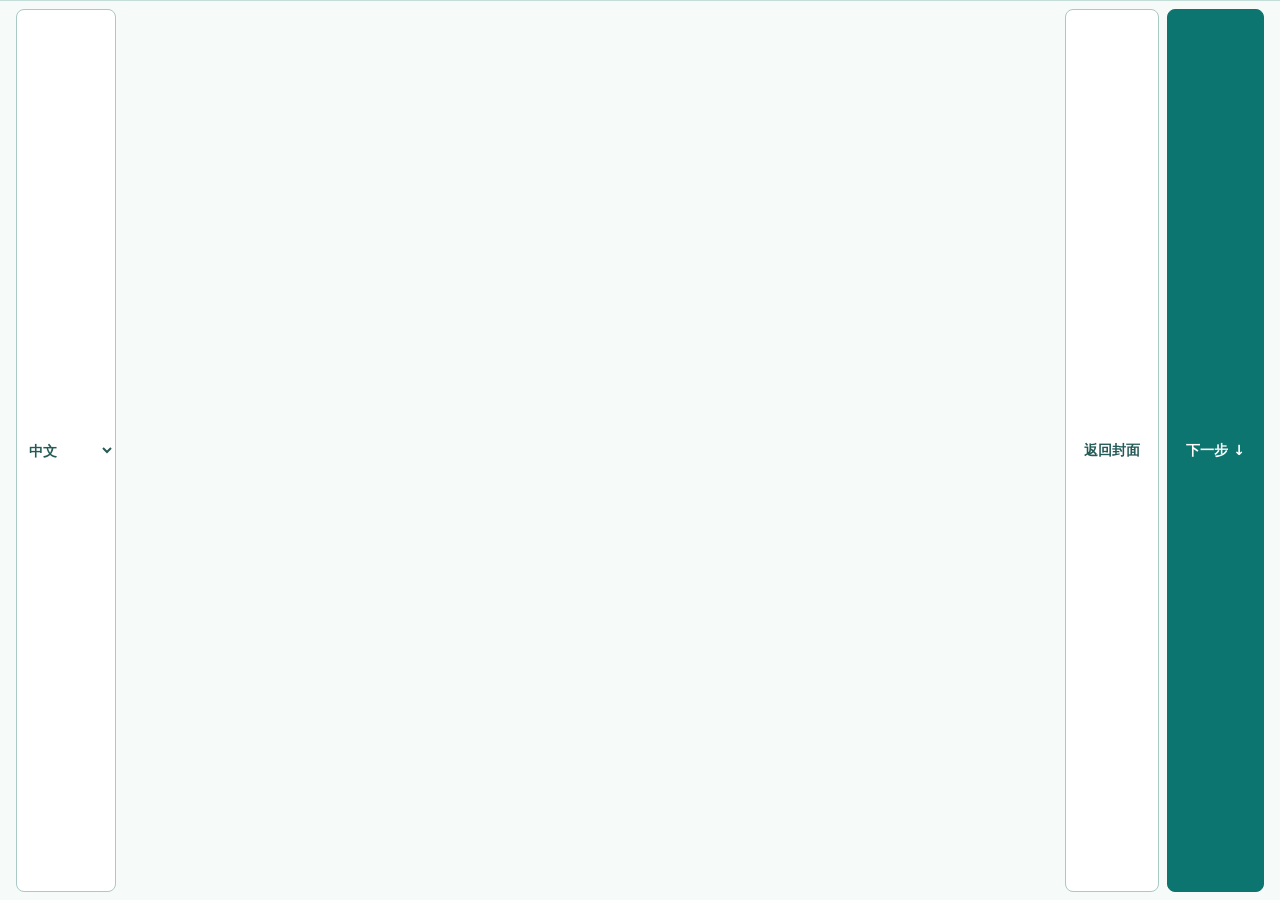
==== prestamos-bancarios/index.html @ e4e33d5e "Publish verified English and Spanish banking demo with redacted sample evidence" ====
<!doctype html>
<html lang="zh-CN">
  <head>
    <meta charset="UTF-8" />
    <link rel="icon" type="image/png" href="/prestamos-bancarios/phone-template/assets/south-asset-logo.png" />
    <meta name="viewport" content="width=device-width, initial-scale=1" />
    <meta name="description" content="银行信贷交互演示，仅使用模拟数据。" />
    <title>银行信贷演示</title>
    <script type="module" crossorigin src="/prestamos-bancarios/assets/index-CWlzNXd3.js"></script>
    <link rel="stylesheet" crossorigin href="/prestamos-bancarios/assets/index-BzRIA-d_.css">
  </head>
  <body>
    <div id="app"></div>
  </body>
</html>
---- prestamos-bancarios/assets/index-BzRIA-d_.css ----
:root{--el-color-white:#fff;--el-color-black:#000;--el-color-primary-rgb:64, 158, 255;--el-color-success-rgb:103, 194, 58;--el-color-warning-rgb:230, 162, 60;--el-color-danger-rgb:245, 108, 108;--el-color-error-rgb:245, 108, 108;--el-color-info-rgb:144, 147, 153;--el-font-size-extra-large:20px;--el-font-size-large:18px;--el-font-size-medium:16px;--el-font-size-base:14px;--el-font-size-small:13px;--el-font-size-extra-small:12px;--el-font-family:"Helvetica Neue", Helvetica, "PingFang SC", "Hiragino Sans GB", "Microsoft YaHei", "微软雅黑", Arial, sans-serif;--el-font-weight-primary:500;--el-font-line-height-primary:24px;--el-index-normal:1;--el-index-top:1000;--el-index-popper:2000;--el-border-radius-base:4px;--el-border-radius-small:2px;--el-border-radius-round:20px;--el-border-radius-circle:100%;--el-transition-duration:.3s;--el-transition-duration-fast:.2s;--el-transition-function-ease-in-out-bezier:cubic-bezier(.645, .045, .355, 1);--el-transition-function-fast-bezier:cubic-bezier(.23, 1, .32, 1);--el-transition-all:all var(--el-transition-duration) var(--el-transition-function-ease-in-out-bezier);--el-transition-fade:opacity var(--el-transition-duration) var(--el-transition-function-fast-bezier);--el-transition-md-fade:transform var(--el-transition-duration) var(--el-transition-function-fast-bezier), opacity var(--el-transition-duration) var(--el-transition-function-fast-bezier);--el-transition-fade-linear:opacity var(--el-transition-duration-fast) linear;--el-transition-border:border-color var(--el-transition-duration-fast) var(--el-transition-function-ease-in-out-bezier);--el-transition-box-shadow:box-shadow var(--el-transition-duration-fast) var(--el-transition-function-ease-in-out-bezier);--el-transition-color:color var(--el-transition-duration-fast) var(--el-transition-function-ease-in-out-bezier);--el-component-size-large:40px;--el-component-size:32px;--el-component-size-small:24px;--lightningcss-light:initial;--lightningcss-dark: ;color-scheme:light;--el-color-primary:#409eff;--el-color-primary-light-3:#79bbff;--el-color-primary-light-5:#a0cfff;--el-color-primary-light-7:#c6e2ff;--el-color-primary-light-8:#d9ecff;--el-color-primary-light-9:#ecf5ff;--el-color-primary-dark-2:#337ecc;--el-color-success:#67c23a;--el-color-success-light-3:#95d475;--el-color-success-light-5:#b3e19d;--el-color-success-light-7:#d1edc4;--el-color-success-light-8:#e1f3d8;--el-color-success-light-9:#f0f9eb;--el-color-success-dark-2:#529b2e;--el-color-warning:#e6a23c;--el-color-warning-light-3:#eebe77;--el-color-warning-light-5:#f3d19e;--el-color-warning-light-7:#f8e3c5;--el-color-warning-light-8:#faecd8;--el-color-warning-light-9:#fdf6ec;--el-color-warning-dark-2:#b88230;--el-color-danger:#f56c6c;--el-color-danger-light-3:#f89898;--el-color-danger-light-5:#fab6b6;--el-color-danger-light-7:#fcd3d3;--el-color-danger-light-8:#fde2e2;--el-color-danger-light-9:#fef0f0;--el-color-danger-dark-2:#c45656;--el-color-error:#f56c6c;--el-color-error-light-3:#f89898;--el-color-error-light-5:#fab6b6;--el-color-error-light-7:#fcd3d3;--el-color-error-light-8:#fde2e2;--el-color-error-light-9:#fef0f0;--el-color-error-dark-2:#c45656;--el-color-info:#909399;--el-color-info-light-3:#b1b3b8;--el-color-info-light-5:#c8c9cc;--el-color-info-light-7:#dedfe0;--el-color-info-light-8:#e9e9eb;--el-color-info-light-9:#f4f4f5;--el-color-info-dark-2:#73767a;--el-bg-color:#fff;--el-bg-color-page:#f2f3f5;--el-bg-color-overlay:#fff;--el-text-color-primary:#303133;--el-text-color-regular:#606266;--el-text-color-secondary:#909399;--el-text-color-placeholder:#a8abb2;--el-text-color-disabled:#c0c4cc;--el-border-color:#dcdfe6;--el-border-color-light:#e4e7ed;--el-border-color-lighter:#ebeef5;--el-border-color-extra-light:#f2f6fc;--el-border-color-dark:#d4d7de;--el-border-color-darker:#cdd0d6;--el-fill-color:#f0f2f5;--el-fill-color-light:#f5f7fa;--el-fill-color-lighter:#fafafa;--el-fill-color-extra-light:#fafcff;--el-fill-color-dark:#ebedf0;--el-fill-color-darker:#e6e8eb;--el-fill-color-blank:#fff;--el-box-shadow:0px 12px 32px 4px #0000000a, 0px 8px 20px #00000014;--el-box-shadow-light:0px 0px 12px #0000001f;--el-box-shadow-lighter:0px 0px 6px #0000001f;--el-box-shadow-dark:0px 16px 48px 16px #00000014, 0px 12px 32px #0000001f, 0px 8px 16px -8px #00000029;--el-disabled-bg-color:var(--el-fill-color-light);--el-disabled-text-color:var(--el-text-color-placeholder);--el-disabled-border-color:var(--el-border-color-light);--el-overlay-color:#000c;--el-overlay-color-light:#000000b3;--el-overlay-color-lighter:#00000080;--el-mask-color:#ffffffe6;--el-mask-color-extra-light:#ffffff4d;--el-border-width:1px;--el-border-style:solid;--el-border-color-hover:var(--el-text-color-disabled);--el-border:var(--el-border-width) var(--el-border-style) var(--el-border-color);--el-svg-monochrome-grey:var(--el-border-color)}.fade-in-linear-enter-active,.fade-in-linear-leave-active{transition:var(--el-transition-fade-linear)}.fade-in-linear-enter-from,.fade-in-linear-leave-to{opacity:0}.el-fade-in-linear-enter-active,.el-fade-in-linear-leave-active{transition:var(--el-transition-fade-linear)}.el-fade-in-linear-enter-from,.el-fade-in-linear-leave-to{opacity:0}.el-fade-in-enter-active,.el-fade-in-leave-active{transition:all var(--el-transition-duration) cubic-bezier(.55,0,.1,1)}.el-fade-in-enter-from,.el-fade-in-leave-active{opacity:0}.el-zoom-in-center-enter-active,.el-zoom-in-center-leave-active{transition:all var(--el-transition-duration) cubic-bezier(.55,0,.1,1)}.el-zoom-in-center-enter-from,.el-zoom-in-center-leave-active{opacity:0;transform:scaleX(0)}.el-zoom-in-top-enter-active,.el-zoom-in-top-leave-active{opacity:1;transition:var(--el-transition-md-fade);transform-origin:top;transform:scaleY(1)}.el-zoom-in-top-enter-active[data-popper-placement^=top],.el-zoom-in-top-leave-active[data-popper-placement^=top]{transform-origin:bottom}.el-zoom-in-top-enter-from,.el-zoom-in-top-leave-active{opacity:0;transform:scaleY(0)}.el-zoom-in-bottom-enter-active,.el-zoom-in-bottom-leave-active{opacity:1;transition:var(--el-transition-md-fade);transform-origin:bottom;transform:scaleY(1)}.el-zoom-in-bottom-enter-from,.el-zoom-in-bottom-leave-active{opacity:0;transform:scaleY(0)}.el-zoom-in-left-enter-active,.el-zoom-in-left-leave-active{opacity:1;transition:var(--el-transition-md-fade);transform-origin:0 0;transform:scale(1)}.el-zoom-in-left-enter-from,.el-zoom-in-left-leave-active{opacity:0;transform:scale(.45)}.collapse-transition{transition:var(--el-transition-duration) height ease-in-out,var(--el-transition-duration) padding-top ease-in-out,var(--el-transition-duration) padding-bottom ease-in-out}.el-collapse-transition-leave-active,.el-collapse-transition-enter-active{transition:var(--el-transition-duration) max-height ease-in-out,var(--el-transition-duration) padding-top ease-in-out,var(--el-transition-duration) padding-bottom ease-in-out}.horizontal-collapse-transition{transition:var(--el-transition-duration) width ease-in-out,var(--el-transition-duration) padding-left ease-in-out,var(--el-transition-duration) padding-right ease-in-out}.el-list-enter-active,.el-list-leave-active{transition:all 1s}.el-list-enter-from,.el-list-leave-to{opacity:0;transform:translateY(-30px)}.el-list-leave-active{position:absolute!important}.el-opacity-transition{transition:opacity var(--el-transition-duration) cubic-bezier(.55,0,.1,1)}.el-icon--right{margin-left:5px}.el-icon--left{margin-right:5px}@keyframes rotating{0%{transform:rotate(0)}to{transform:rotate(360deg)}}.el-icon{--color:inherit;fill:currentColor;width:1em;height:1em;color:var(--color);line-height:1em;font-size:inherit;justify-content:center;align-items:center;display:inline-flex;position:relative}.el-icon.is-loading{animation:2s linear infinite rotating}.el-icon svg{width:1em;height:1em}.el-affix--fixed{position:fixed}.el-alert{--el-alert-padding:8px 16px;--el-alert-border-radius-base:var(--el-border-radius-base);--el-alert-title-font-size:14px;--el-alert-title-with-description-font-size:16px;--el-alert-description-font-size:14px;--el-alert-close-font-size:16px;--el-alert-close-customed-font-size:14px;--el-alert-icon-size:16px;--el-alert-icon-large-size:28px;width:100%;padding:var(--el-alert-padding);box-sizing:border-box;border-radius:var(--el-alert-border-radius-base);background-color:var(--el-color-white);opacity:1;transition:opacity var(--el-transition-duration-fast);align-items:center;margin:0;display:flex;position:relative;overflow:hidden}.el-alert.is-light .el-alert__close-btn{color:var(--el-text-color-placeholder)}.el-alert.is-dark .el-alert__close-btn,.el-alert.is-dark .el-alert__description{color:var(--el-color-white)}.el-alert.is-center{justify-content:center}.el-alert--primary{--el-alert-bg-color:var(--el-color-primary-light-9)}.el-alert--primary.is-light{background-color:var(--el-alert-bg-color);color:var(--el-color-primary)}.el-alert--primary.is-light .el-alert__description{color:var(--el-color-primary)}.el-alert--primary.is-dark{background-color:var(--el-color-primary);color:var(--el-color-white)}.el-alert--success{--el-alert-bg-color:var(--el-color-success-light-9)}.el-alert--success.is-light{background-color:var(--el-alert-bg-color);color:var(--el-color-success)}.el-alert--success.is-light .el-alert__description{color:var(--el-color-success)}.el-alert--success.is-dark{background-color:var(--el-color-success);color:var(--el-color-white)}.el-alert--info{--el-alert-bg-color:var(--el-color-info-light-9)}.el-alert--info.is-light{background-color:var(--el-alert-bg-color);color:var(--el-color-info)}.el-alert--info.is-light .el-alert__description{color:var(--el-color-info)}.el-alert--info.is-dark{background-color:var(--el-color-info);color:var(--el-color-white)}.el-alert--warning{--el-alert-bg-color:var(--el-color-warning-light-9)}.el-alert--warning.is-light{background-color:var(--el-alert-bg-color);color:var(--el-color-warning)}.el-alert--warning.is-light .el-alert__description{color:var(--el-color-warning)}.el-alert--warning.is-dark{background-color:var(--el-color-warning);color:var(--el-color-white)}.el-alert--error{--el-alert-bg-color:var(--el-color-error-light-9)}.el-alert--error.is-light{background-color:var(--el-alert-bg-color);color:var(--el-color-error)}.el-alert--error.is-light .el-alert__description{color:var(--el-color-error)}.el-alert--error.is-dark{background-color:var(--el-color-error);color:var(--el-color-white)}.el-alert__content{flex-direction:column;gap:4px;display:flex}.el-alert .el-alert__icon{font-size:var(--el-alert-icon-size);width:var(--el-alert-icon-size);margin-right:8px}.el-alert .el-alert__icon.is-big{font-size:var(--el-alert-icon-large-size);width:var(--el-alert-icon-large-size);margin-right:12px}.el-alert__title{font-size:var(--el-alert-title-font-size);line-height:24px}.el-alert__title.with-description{font-size:var(--el-alert-title-with-description-font-size)}.el-alert .el-alert__description{font-size:var(--el-alert-description-font-size);margin:0}.el-alert .el-alert__close-btn{font-size:var(--el-alert-close-font-size);opacity:1;cursor:pointer;position:absolute;top:12px;right:16px}.el-alert .el-alert__close-btn.is-customed{font-style:normal;font-size:var(--el-alert-close-customed-font-size);line-height:24px;top:8px}.el-alert-fade-enter-from,.el-alert-fade-leave-active{opacity:0}.el-aside{box-sizing:border-box;width:var(--el-aside-width,300px);flex-shrink:0;overflow:auto}.el-autocomplete{--el-input-text-color:var(--el-text-color-regular);--el-input-border:var(--el-border);--el-input-hover-border:var(--el-border-color-hover);--el-input-focus-border:var(--el-color-primary);--el-input-transparent-border:0 0 0 1px transparent inset;--el-input-border-color:var(--el-border-color);--el-input-border-radius:var(--el-border-radius-base);--el-input-bg-color:var(--el-fill-color-blank);--el-input-icon-color:var(--el-text-color-placeholder);--el-input-placeholder-color:var(--el-text-color-placeholder);--el-input-hover-border-color:var(--el-border-color-hover);--el-input-clear-hover-color:var(--el-text-color-secondary);--el-input-focus-border-color:var(--el-color-primary);--el-input-width:100%;width:var(--el-input-width);display:inline-block;position:relative}.el-autocomplete__popper.el-popper{background:var(--el-bg-color-overlay);border:1px solid var(--el-border-color-light);box-shadow:var(--el-box-shadow-light)}.el-autocomplete__popper.el-popper .el-popper__arrow:before{border:1px solid var(--el-border-color-light)}.el-autocomplete__popper.el-popper[data-popper-placement^=top] .el-popper__arrow:before{border-top-color:#0000;border-left-color:#0000}.el-autocomplete__popper.el-popper[data-popper-placement^=bottom] .el-popper__arrow:before{border-bottom-color:#0000;border-right-color:#0000}.el-autocomplete__popper.el-popper[data-popper-placement^=left] .el-popper__arrow:before{border-bottom-color:#0000;border-left-color:#0000}.el-autocomplete__popper.el-popper[data-popper-placement^=right] .el-popper__arrow:before{border-top-color:#0000;border-right-color:#0000}.el-autocomplete-suggestion{border-radius:var(--el-border-radius-base);box-sizing:border-box}.el-autocomplete-suggestion__header{border-bottom:1px solid var(--el-border-color-lighter);padding:10px}.el-autocomplete-suggestion__footer{border-top:1px solid var(--el-border-color-lighter);padding:10px}.el-autocomplete-suggestion__wrap{box-sizing:border-box;max-height:280px;padding:10px 0}.el-autocomplete-suggestion__list{margin:0;padding:0}.el-autocomplete-suggestion li{cursor:pointer;color:var(--el-text-color-regular);line-height:34px;font-size:var(--el-font-size-base);text-align:left;text-overflow:ellipsis;white-space:nowrap;margin:0;padding:0 20px;list-style:none;overflow:hidden}.el-autocomplete-suggestion li:hover,.el-autocomplete-suggestion li.highlighted{background-color:var(--el-fill-color-light)}.el-autocomplete-suggestion li.divider{border-top:1px solid var(--el-color-black);margin-top:6px}.el-autocomplete-suggestion li.divider:last-child{margin-bottom:-6px}.el-autocomplete-suggestion.is-loading li{cursor:default;height:100px;color:var(--el-text-color-secondary);justify-content:center;align-items:center;font-size:20px;display:flex}.el-autocomplete-suggestion.is-loading li:hover{background-color:var(--el-bg-color-overlay)}.el-avatar{--el-avatar-text-color:var(--el-color-white);--el-avatar-bg-color:var(--el-text-color-disabled);--el-avatar-text-size:14px;--el-avatar-icon-size:18px;--el-avatar-border-radius:var(--el-border-radius-base);--el-avatar-size-large:56px;--el-avatar-size:40px;--el-avatar-size-small:24px;box-sizing:border-box;text-align:center;color:var(--el-avatar-text-color);background:var(--el-avatar-bg-color);width:var(--el-avatar-size);height:var(--el-avatar-size);font-size:var(--el-avatar-text-size);outline:none;justify-content:center;align-items:center;display:inline-flex;overflow:hidden}.el-avatar>img{width:100%;height:100%;display:block}.el-avatar--circle{border-radius:50%}.el-avatar--square{border-radius:var(--el-avatar-border-radius)}.el-avatar--icon{font-size:var(--el-avatar-icon-size)}.el-avatar--small{--el-avatar-size:24px}.el-avatar--large{--el-avatar-size:56px}.el-avatar-group{--el-avatar-group-item-gap:-8px;--el-avatar-group-collapse-item-gap:4px;display:inline-flex}.el-avatar-group .el-avatar{border:1px solid var(--el-border-color-extra-light)}.el-avatar-group .el-avatar:not(:first-child){margin-left:var(--el-avatar-group-item-gap)}.el-avatar-group__collapse-avatars{--el-avatar-group-item-gap:-8px;--el-avatar-group-collapse-item-gap:4px}.el-avatar-group__collapse-avatars .el-avatar:not(:first-child){margin-left:var(--el-avatar-group-collapse-item-gap)}.el-backtop{--el-backtop-bg-color:var(--el-bg-color-overlay);--el-backtop-text-color:var(--el-color-primary);--el-backtop-hover-bg-color:var(--el-border-color-extra-light);background-color:var(--el-backtop-bg-color);width:40px;height:40px;color:var(--el-backtop-text-color);box-shadow:var(--el-box-shadow-lighter);cursor:pointer;z-index:5;border-radius:50%;justify-content:center;align-items:center;font-size:20px;display:flex;position:fixed}.el-backtop:hover{background-color:var(--el-backtop-hover-bg-color)}.el-backtop__icon{font-size:20px}.el-badge{--el-badge-bg-color:var(--el-color-danger);--el-badge-radius:10px;--el-badge-font-size:12px;--el-badge-padding:6px;--el-badge-size:18px;vertical-align:middle;width:-moz-fit-content;width:fit-content;display:inline-block;position:relative}.el-badge__content{background-color:var(--el-badge-bg-color);border-radius:var(--el-badge-radius);color:var(--el-color-white);font-size:var(--el-badge-font-size);height:var(--el-badge-size);padding:0 var(--el-badge-padding);white-space:nowrap;border:1px solid var(--el-bg-color);justify-content:center;align-items:center;display:inline-flex}.el-badge__content.is-fixed{top:0;right:calc(1px + var(--el-badge-size) / 2);z-index:var(--el-index-normal);position:absolute;transform:translateY(-50%)translate(100%)}.el-badge__content.is-fixed.is-dot{right:5px}.el-badge__content.is-dot{border-radius:50%;width:8px;height:8px;padding:0;right:0}.el-badge__content.is-hide-zero{display:none}.el-badge__content--primary{background-color:var(--el-color-primary)}.el-badge__content--success{background-color:var(--el-color-success)}.el-badge__content--warning{background-color:var(--el-color-warning)}.el-badge__content--info{background-color:var(--el-color-info)}.el-badge__content--danger{background-color:var(--el-color-danger)}.el-breadcrumb__separator{color:var(--el-text-color-placeholder);margin:0 9px;font-weight:700}.el-breadcrumb__separator.el-icon{margin:0 6px;font-weight:400}.el-breadcrumb__separator.el-icon svg{vertical-align:middle}.el-breadcrumb__item{float:left;align-items:center;display:inline-flex}.el-breadcrumb__inner{color:var(--el-text-color-regular)}.el-breadcrumb__inner.is-link,.el-breadcrumb__inner a{transition:var(--el-transition-color);color:var(--el-text-color-primary);font-weight:700;text-decoration:none}.el-breadcrumb__inner.is-link:hover,.el-breadcrumb__inner a:hover{color:var(--el-color-primary);cursor:pointer}.el-breadcrumb__item:last-child .el-breadcrumb__inner,.el-breadcrumb__item:last-child .el-breadcrumb__inner:hover,.el-breadcrumb__item:last-child .el-breadcrumb__inner a,.el-breadcrumb__item:last-child .el-breadcrumb__inner a:hover{color:var(--el-text-color-regular);cursor:text;font-weight:400}.el-breadcrumb__item:last-child .el-breadcrumb__separator{display:none}.el-breadcrumb{font-size:14px;line-height:1}.el-breadcrumb:before,.el-breadcrumb:after{content:"";display:table}.el-breadcrumb:after{clear:both}.el-button-group>.el-button+.el-button{margin-left:0}.el-button-group>.el-button:first-child:last-child{border-top-right-radius:var(--el-border-radius-base);border-bottom-right-radius:var(--el-border-radius-base);border-top-left-radius:var(--el-border-radius-base);border-bottom-left-radius:var(--el-border-radius-base)}.el-button-group>.el-button:first-child:last-child.is-round{border-radius:var(--el-border-radius-round)}.el-button-group>.el-button:first-child:last-child.is-circle{border-radius:50%}.el-button-group>.el-button:not(:first-child):not(:last-child){border-radius:0}.el-button-group>.el-button:hover,.el-button-group>.el-button:focus,.el-button-group>.el-button:active,.el-button-group>.el-button.is-active{z-index:1}.el-button-group--horizontal{vertical-align:middle;display:inline-block}.el-button-group--horizontal:before,.el-button-group--horizontal:after{content:"";display:table}.el-button-group--horizontal:after{clear:both}.el-button-group--horizontal>.el-button{float:left;position:relative}.el-button-group--horizontal>.el-button:first-child{border-top-right-radius:0;border-bottom-right-radius:0}.el-button-group--horizontal>.el-button:last-child{border-top-left-radius:0;border-bottom-left-radius:0}.el-button-group--horizontal>.el-button:not(:last-child){margin-right:-1px}.el-button-group--horizontal .el-button--primary:first-child{border-right-color:var(--el-button-divide-border-color)}.el-button-group--horizontal .el-button--primary:last-child{border-left-color:var(--el-button-divide-border-color)}.el-button-group--horizontal .el-button--primary:not(:first-child):not(:last-child){border-left-color:var(--el-button-divide-border-color);border-right-color:var(--el-button-divide-border-color)}.el-button-group--horizontal .el-button--success:first-child{border-right-color:var(--el-button-divide-border-color)}.el-button-group--horizontal .el-button--success:last-child{border-left-color:var(--el-button-divide-border-color)}.el-button-group--horizontal .el-button--success:not(:first-child):not(:last-child){border-left-color:var(--el-button-divide-border-color);border-right-color:var(--el-button-divide-border-color)}.el-button-group--horizontal .el-button--warning:first-child{border-right-color:var(--el-button-divide-border-color)}.el-button-group--horizontal .el-button--warning:last-child{border-left-color:var(--el-button-divide-border-color)}.el-button-group--horizontal .el-button--warning:not(:first-child):not(:last-child){border-left-color:var(--el-button-divide-border-color);border-right-color:var(--el-button-divide-border-color)}.el-button-group--horizontal .el-button--danger:first-child{border-right-color:var(--el-button-divide-border-color)}.el-button-group--horizontal .el-button--danger:last-child{border-left-color:var(--el-button-divide-border-color)}.el-button-group--horizontal .el-button--danger:not(:first-child):not(:last-child){border-left-color:var(--el-button-divide-border-color);border-right-color:var(--el-button-divide-border-color)}.el-button-group--horizontal .el-button--info:first-child{border-right-color:var(--el-button-divide-border-color)}.el-button-group--horizontal .el-button--info:last-child{border-left-color:var(--el-button-divide-border-color)}.el-button-group--horizontal .el-button--info:not(:first-child):not(:last-child){border-left-color:var(--el-button-divide-border-color);border-right-color:var(--el-button-divide-border-color)}.el-button-group--horizontal>.el-dropdown>.el-button{border-left-color:var(--el-button-divide-border-color);border-top-left-radius:0;border-bottom-left-radius:0}.el-button-group--vertical{flex-direction:column;align-items:stretch;display:inline-flex}.el-button-group--vertical>.el-button{margin-top:-1px}.el-button-group--vertical>.el-button:first-child{border-bottom-right-radius:0;border-bottom-left-radius:0}.el-button-group--vertical>.el-button:last-child{border-top-left-radius:0;border-top-right-radius:0}.el-button-group--vertical>.el-dropdown{margin-top:-1px}.el-button-group--vertical>.el-dropdown>.el-button{border-left-color:var(--el-button-divide-border-color);border-top-left-radius:0;border-top-right-radius:0}.el-button-group--vertical .el-button--primary:first-child{border-bottom-color:var(--el-button-divide-border-color)}.el-button-group--vertical .el-button--primary:last-child{border-top-color:var(--el-button-divide-border-color)}.el-button-group--vertical .el-button--primary:not(:first-child):not(:last-child){border-top-color:var(--el-button-divide-border-color);border-bottom-color:var(--el-button-divide-border-color)}.el-button-group--vertical .el-button--success:first-child{border-bottom-color:var(--el-button-divide-border-color)}.el-button-group--vertical .el-button--success:last-child{border-top-color:var(--el-button-divide-border-color)}.el-button-group--vertical .el-button--success:not(:first-child):not(:last-child){border-top-color:var(--el-button-divide-border-color);border-bottom-color:var(--el-button-divide-border-color)}.el-button-group--vertical .el-button--warning:first-child{border-bottom-color:var(--el-button-divide-border-color)}.el-button-group--vertical .el-button--warning:last-child{border-top-color:var(--el-button-divide-border-color)}.el-button-group--vertical .el-button--warning:not(:first-child):not(:last-child){border-top-color:var(--el-button-divide-border-color);border-bottom-color:var(--el-button-divide-border-color)}.el-button-group--vertical .el-button--danger:first-child{border-bottom-color:var(--el-button-divide-border-color)}.el-button-group--vertical .el-button--danger:last-child{border-top-color:var(--el-button-divide-border-color)}.el-button-group--vertical .el-button--danger:not(:first-child):not(:last-child){border-top-color:var(--el-button-divide-border-color);border-bottom-color:var(--el-button-divide-border-color)}.el-button-group--vertical .el-button--info:first-child{border-bottom-color:var(--el-button-divide-border-color)}.el-button-group--vertical .el-button--info:last-child{border-top-color:var(--el-button-divide-border-color)}.el-button-group--vertical .el-button--info:not(:first-child):not(:last-child){border-top-color:var(--el-button-divide-border-color);border-bottom-color:var(--el-button-divide-border-color)}.el-button{--el-button-font-weight:var(--el-font-weight-primary);--el-button-border-color:var(--el-border-color);--el-button-bg-color:var(--el-fill-color-blank);--el-button-text-color:var(--el-text-color-regular);--el-button-disabled-text-color:var(--el-disabled-text-color);--el-button-disabled-bg-color:var(--el-fill-color-blank);--el-button-disabled-border-color:var(--el-border-color-light);--el-button-divide-border-color:#ffffff80;--el-button-hover-text-color:var(--el-color-primary);--el-button-hover-bg-color:var(--el-color-primary-light-9);--el-button-hover-border-color:var(--el-color-primary-light-7);--el-button-active-text-color:var(--el-button-hover-text-color);--el-button-active-border-color:var(--el-color-primary);--el-button-active-bg-color:var(--el-button-hover-bg-color);--el-button-outline-color:var(--el-color-primary-light-5);--el-button-hover-link-text-color:var(--el-text-color-secondary);--el-button-active-color:var(--el-text-color-primary);white-space:nowrap;cursor:pointer;height:32px;color:var(--el-button-text-color);text-align:center;box-sizing:border-box;line-height:1;font-weight:var(--el-button-font-weight);-webkit-user-select:none;user-select:none;vertical-align:middle;-webkit-appearance:none;background-color:var(--el-button-bg-color);border:var(--el-border);border-color:var(--el-button-border-color);outline:none;justify-content:center;align-items:center;transition:all .1s;display:inline-flex}.el-button:hover{color:var(--el-button-hover-text-color);border-color:var(--el-button-hover-border-color);background-color:var(--el-button-hover-bg-color);outline:none}.el-button:active{color:var(--el-button-active-text-color);border-color:var(--el-button-active-border-color);background-color:var(--el-button-active-bg-color);outline:none}.el-button:focus-visible{outline:2px solid var(--el-button-outline-color);outline-offset:1px;transition:outline-offset,outline}.el-button>span{align-items:center;display:inline-flex}.el-button+.el-button{margin-left:12px}.el-button{font-size:var(--el-font-size-base);border-radius:var(--el-border-radius-base);padding:8px 15px}.el-button.is-round{padding:8px 15px}.el-button::-moz-focus-inner{border:0}.el-button [class*=el-icon]+span{margin-left:6px}.el-button [class*=el-icon] svg{vertical-align:bottom}.el-button.is-plain{--el-button-hover-text-color:var(--el-color-primary);--el-button-hover-bg-color:var(--el-fill-color-blank);--el-button-hover-border-color:var(--el-color-primary)}.el-button.is-active{color:var(--el-button-active-text-color);border-color:var(--el-button-active-border-color);background-color:var(--el-button-active-bg-color);outline:none}.el-button.is-disabled,.el-button.is-disabled:hover{color:var(--el-button-disabled-text-color);cursor:not-allowed;background-image:none;background-color:var(--el-button-disabled-bg-color);border-color:var(--el-button-disabled-border-color)}.el-button.is-loading{pointer-events:none;position:relative}.el-button.is-loading:before{z-index:1;pointer-events:none;content:"";border-radius:inherit;background-color:var(--el-mask-color-extra-light);position:absolute;top:-1px;bottom:-1px;left:-1px;right:-1px}.el-button.is-round{border-radius:var(--el-border-radius-round)}.el-button.is-dashed{--el-button-hover-text-color:var(--el-color-primary);--el-button-hover-bg-color:var(--el-fill-color-blank);--el-button-hover-border-color:var(--el-color-primary);border-style:dashed}.el-button.is-circle{border-radius:50%;width:32px;padding:8px}.el-button.is-text{color:var(--el-button-text-color);background-color:#0000;border:0 solid #0000}.el-button.is-text.is-disabled{color:var(--el-button-disabled-text-color);background-color:#0000!important}.el-button.is-text:not(.is-disabled):hover{background-color:var(--el-fill-color-light)}.el-button.is-text:not(.is-disabled):focus-visible{outline:2px solid var(--el-button-outline-color);outline-offset:1px;transition:outline-offset,outline}.el-button.is-text:not(.is-disabled):active{background-color:var(--el-fill-color)}.el-button.is-text:not(.is-disabled).is-has-bg{background-color:var(--el-fill-color-light)}.el-button.is-text:not(.is-disabled).is-has-bg:hover{background-color:var(--el-fill-color)}.el-button.is-text:not(.is-disabled).is-has-bg:active{background-color:var(--el-fill-color-dark)}.el-button__text--expand{letter-spacing:.3em;margin-right:-.3em}.el-button.is-link{color:var(--el-button-text-color);background:0 0;border-color:#0000;height:auto;padding:2px}.el-button.is-link:hover{color:var(--el-button-hover-link-text-color)}.el-button.is-link.is-disabled{color:var(--el-button-disabled-text-color);background-color:#0000!important;border-color:#0000!important}.el-button.is-link:not(.is-disabled):hover{background-color:#0000;border-color:#0000}.el-button.is-link:not(.is-disabled):active{color:var(--el-button-active-color);background-color:#0000;border-color:#0000}.el-button--text{color:var(--el-color-primary);background:0 0;border-color:#0000;padding-left:0;padding-right:0}.el-button--text.is-disabled{color:var(--el-button-disabled-text-color);background-color:#0000!important;border-color:#0000!important}.el-button--text:not(.is-disabled):hover{color:var(--el-color-primary-light-3);background-color:#0000;border-color:#0000}.el-button--text:not(.is-disabled):active{color:var(--el-color-primary-dark-2);background-color:#0000;border-color:#0000}.el-button__link--expand{letter-spacing:.3em;margin-right:-.3em}.el-button--primary{--el-button-text-color:var(--el-color-white);--el-button-bg-color:var(--el-color-primary);--el-button-border-color:var(--el-color-primary);--el-button-outline-color:var(--el-color-primary-light-5);--el-button-active-color:var(--el-color-primary-dark-2);--el-button-hover-text-color:var(--el-color-white);--el-button-hover-link-text-color:var(--el-color-primary-light-5);--el-button-hover-bg-color:var(--el-color-primary-light-3);--el-button-hover-border-color:var(--el-color-primary-light-3);--el-button-active-bg-color:var(--el-color-primary-dark-2);--el-button-active-border-color:var(--el-color-primary-dark-2);--el-button-disabled-text-color:var(--el-color-white);--el-button-disabled-bg-color:var(--el-color-primary-light-5);--el-button-disabled-border-color:var(--el-color-primary-light-5)}.el-button--primary.is-plain,.el-button--primary.is-text,.el-button--primary.is-link{--el-button-text-color:var(--el-color-primary);--el-button-bg-color:var(--el-color-primary-light-9);--el-button-border-color:var(--el-color-primary-light-5);--el-button-hover-text-color:var(--el-color-white);--el-button-hover-bg-color:var(--el-color-primary);--el-button-hover-border-color:var(--el-color-primary);--el-button-active-text-color:var(--el-color-white)}.el-button--primary.is-plain.is-disabled,.el-button--primary.is-plain.is-disabled:hover,.el-button--primary.is-plain.is-disabled:focus,.el-button--primary.is-plain.is-disabled:active,.el-button--primary.is-text.is-disabled,.el-button--primary.is-text.is-disabled:hover,.el-button--primary.is-text.is-disabled:focus,.el-button--primary.is-text.is-disabled:active,.el-button--primary.is-link.is-disabled,.el-button--primary.is-link.is-disabled:hover,.el-button--primary.is-link.is-disabled:focus,.el-button--primary.is-link.is-disabled:active{color:var(--el-color-primary-light-5);background-color:var(--el-color-primary-light-9);border-color:var(--el-color-primary-light-8)}.el-button--primary.is-dashed{--el-button-text-color:var(--el-color-primary);--el-button-bg-color:var(--el-color-primary-light-9);--el-button-border-color:var(--el-color-primary-light-5);--el-button-hover-text-color:var(--el-color-primary);--el-button-hover-bg-color:var(--el-color-primary-light-9);--el-button-hover-border-color:var(--el-color-primary-light-3);--el-button-active-text-color:var(--el-color-primary-dark-2);--el-button-active-bg-color:var(--el-color-primary-light-9);--el-button-active-border-color:var(--el-color-primary-dark-2)}.el-button--primary.is-dashed.is-disabled,.el-button--primary.is-dashed.is-disabled:hover,.el-button--primary.is-dashed.is-disabled:focus,.el-button--primary.is-dashed.is-disabled:active{color:var(--el-color-primary-light-5);background-color:var(--el-color-primary-light-9);border-color:var(--el-color-primary-light-8)}.el-button--success{--el-button-text-color:var(--el-color-white);--el-button-bg-color:var(--el-color-success);--el-button-border-color:var(--el-color-success);--el-button-outline-color:var(--el-color-success-light-5);--el-button-active-color:var(--el-color-success-dark-2);--el-button-hover-text-color:var(--el-color-white);--el-button-hover-link-text-color:var(--el-color-success-light-5);--el-button-hover-bg-color:var(--el-color-success-light-3);--el-button-hover-border-color:var(--el-color-success-light-3);--el-button-active-bg-color:var(--el-color-success-dark-2);--el-button-active-border-color:var(--el-color-success-dark-2);--el-button-disabled-text-color:var(--el-color-white);--el-button-disabled-bg-color:var(--el-color-success-light-5);--el-button-disabled-border-color:var(--el-color-success-light-5)}.el-button--success.is-plain,.el-button--success.is-text,.el-button--success.is-link{--el-button-text-color:var(--el-color-success);--el-button-bg-color:var(--el-color-success-light-9);--el-button-border-color:var(--el-color-success-light-5);--el-button-hover-text-color:var(--el-color-white);--el-button-hover-bg-color:var(--el-color-success);--el-button-hover-border-color:var(--el-color-success);--el-button-active-text-color:var(--el-color-white)}.el-button--success.is-plain.is-disabled,.el-button--success.is-plain.is-disabled:hover,.el-button--success.is-plain.is-disabled:focus,.el-button--success.is-plain.is-disabled:active,.el-button--success.is-text.is-disabled,.el-button--success.is-text.is-disabled:hover,.el-button--success.is-text.is-disabled:focus,.el-button--success.is-text.is-disabled:active,.el-button--success.is-link.is-disabled,.el-button--success.is-link.is-disabled:hover,.el-button--success.is-link.is-disabled:focus,.el-button--success.is-link.is-disabled:active{color:var(--el-color-success-light-5);background-color:var(--el-color-success-light-9);border-color:var(--el-color-success-light-8)}.el-button--success.is-dashed{--el-button-text-color:var(--el-color-success);--el-button-bg-color:var(--el-color-success-light-9);--el-button-border-color:var(--el-color-success-light-5);--el-button-hover-text-color:var(--el-color-success);--el-button-hover-bg-color:var(--el-color-success-light-9);--el-button-hover-border-color:var(--el-color-success-light-3);--el-button-active-text-color:var(--el-color-success-dark-2);--el-button-active-bg-color:var(--el-color-success-light-9);--el-button-active-border-color:var(--el-color-success-dark-2)}.el-button--success.is-dashed.is-disabled,.el-button--success.is-dashed.is-disabled:hover,.el-button--success.is-dashed.is-disabled:focus,.el-button--success.is-dashed.is-disabled:active{color:var(--el-color-success-light-5);background-color:var(--el-color-success-light-9);border-color:var(--el-color-success-light-8)}.el-button--warning{--el-button-text-color:var(--el-color-white);--el-button-bg-color:var(--el-color-warning);--el-button-border-color:var(--el-color-warning);--el-button-outline-color:var(--el-color-warning-light-5);--el-button-active-color:var(--el-color-warning-dark-2);--el-button-hover-text-color:var(--el-color-white);--el-button-hover-link-text-color:var(--el-color-warning-light-5);--el-button-hover-bg-color:var(--el-color-warning-light-3);--el-button-hover-border-color:var(--el-color-warning-light-3);--el-button-active-bg-color:var(--el-color-warning-dark-2);--el-button-active-border-color:var(--el-color-warning-dark-2);--el-button-disabled-text-color:var(--el-color-white);--el-button-disabled-bg-color:var(--el-color-warning-light-5);--el-button-disabled-border-color:var(--el-color-warning-light-5)}.el-button--warning.is-plain,.el-button--warning.is-text,.el-button--warning.is-link{--el-button-text-color:var(--el-color-warning);--el-button-bg-color:var(--el-color-warning-light-9);--el-button-border-color:var(--el-color-warning-light-5);--el-button-hover-text-color:var(--el-color-white);--el-button-hover-bg-color:var(--el-color-warning);--el-button-hover-border-color:var(--el-color-warning);--el-button-active-text-color:var(--el-color-white)}.el-button--warning.is-plain.is-disabled,.el-button--warning.is-plain.is-disabled:hover,.el-button--warning.is-plain.is-disabled:focus,.el-button--warning.is-plain.is-disabled:active,.el-button--warning.is-text.is-disabled,.el-button--warning.is-text.is-disabled:hover,.el-button--warning.is-text.is-disabled:focus,.el-button--warning.is-text.is-disabled:active,.el-button--warning.is-link.is-disabled,.el-button--warning.is-link.is-disabled:hover,.el-button--warning.is-link.is-disabled:focus,.el-button--warning.is-link.is-disabled:active{color:var(--el-color-warning-light-5);background-color:var(--el-color-warning-light-9);border-color:var(--el-color-warning-light-8)}.el-button--warning.is-dashed{--el-button-text-color:var(--el-color-warning);--el-button-bg-color:var(--el-color-warning-light-9);--el-button-border-color:var(--el-color-warning-light-5);--el-button-hover-text-color:var(--el-color-warning);--el-button-hover-bg-color:var(--el-color-warning-light-9);--el-button-hover-border-color:var(--el-color-warning-light-3);--el-button-active-text-color:var(--el-color-warning-dark-2);--el-button-active-bg-color:var(--el-color-warning-light-9);--el-button-active-border-color:var(--el-color-warning-dark-2)}.el-button--warning.is-dashed.is-disabled,.el-button--warning.is-dashed.is-disabled:hover,.el-button--warning.is-dashed.is-disabled:focus,.el-button--warning.is-dashed.is-disabled:active{color:var(--el-color-warning-light-5);background-color:var(--el-color-warning-light-9);border-color:var(--el-color-warning-light-8)}.el-button--danger{--el-button-text-color:var(--el-color-white);--el-button-bg-color:var(--el-color-danger);--el-button-border-color:var(--el-color-danger);--el-button-outline-color:var(--el-color-danger-light-5);--el-button-active-color:var(--el-color-danger-dark-2);--el-button-hover-text-color:var(--el-color-white);--el-button-hover-link-text-color:var(--el-color-danger-light-5);--el-button-hover-bg-color:var(--el-color-danger-light-3);--el-button-hover-border-color:var(--el-color-danger-light-3);--el-button-active-bg-color:var(--el-color-danger-dark-2);--el-button-active-border-color:var(--el-color-danger-dark-2);--el-button-disabled-text-color:var(--el-color-white);--el-button-disabled-bg-color:var(--el-color-danger-light-5);--el-button-disabled-border-color:var(--el-color-danger-light-5)}.el-button--danger.is-plain,.el-button--danger.is-text,.el-button--danger.is-link{--el-button-text-color:var(--el-color-danger);--el-button-bg-color:var(--el-color-danger-light-9);--el-button-border-color:var(--el-color-danger-light-5);--el-button-hover-text-color:var(--el-color-white);--el-button-hover-bg-color:var(--el-color-danger);--el-button-hover-border-color:var(--el-color-danger);--el-button-active-text-color:var(--el-color-white)}.el-button--danger.is-plain.is-disabled,.el-button--danger.is-plain.is-disabled:hover,.el-button--danger.is-plain.is-disabled:focus,.el-button--danger.is-plain.is-disabled:active,.el-button--danger.is-text.is-disabled,.el-button--danger.is-text.is-disabled:hover,.el-button--danger.is-text.is-disabled:focus,.el-button--danger.is-text.is-disabled:active,.el-button--danger.is-link.is-disabled,.el-button--danger.is-link.is-disabled:hover,.el-button--danger.is-link.is-disabled:focus,.el-button--danger.is-link.is-disabled:active{color:var(--el-color-danger-light-5);background-color:var(--el-color-danger-light-9);border-color:var(--el-color-danger-light-8)}.el-button--danger.is-dashed{--el-button-text-color:var(--el-color-danger);--el-button-bg-color:var(--el-color-danger-light-9);--el-button-border-color:var(--el-color-danger-light-5);--el-button-hover-text-color:var(--el-color-danger);--el-button-hover-bg-color:var(--el-color-danger-light-9);--el-button-hover-border-color:var(--el-color-danger-light-3);--el-button-active-text-color:var(--el-color-danger-dark-2);--el-button-active-bg-color:var(--el-color-danger-light-9);--el-button-active-border-color:var(--el-color-danger-dark-2)}.el-button--danger.is-dashed.is-disabled,.el-button--danger.is-dashed.is-disabled:hover,.el-button--danger.is-dashed.is-disabled:focus,.el-button--danger.is-dashed.is-disabled:active{color:var(--el-color-danger-light-5);background-color:var(--el-color-danger-light-9);border-color:var(--el-color-danger-light-8)}.el-button--info{--el-button-text-color:var(--el-color-white);--el-button-bg-color:var(--el-color-info);--el-button-border-color:var(--el-color-info);--el-button-outline-color:var(--el-color-info-light-5);--el-button-active-color:var(--el-color-info-dark-2);--el-button-hover-text-color:var(--el-color-white);--el-button-hover-link-text-color:var(--el-color-info-light-5);--el-button-hover-bg-color:var(--el-color-info-light-3);--el-button-hover-border-color:var(--el-color-info-light-3);--el-button-active-bg-color:var(--el-color-info-dark-2);--el-button-active-border-color:var(--el-color-info-dark-2);--el-button-disabled-text-color:var(--el-color-white);--el-button-disabled-bg-color:var(--el-color-info-light-5);--el-button-disabled-border-color:var(--el-color-info-light-5)}.el-button--info.is-plain,.el-button--info.is-text,.el-button--info.is-link{--el-button-text-color:var(--el-color-info);--el-button-bg-color:var(--el-color-info-light-9);--el-button-border-color:var(--el-color-info-light-5);--el-button-hover-text-color:var(--el-color-white);--el-button-hover-bg-color:var(--el-color-info);--el-button-hover-border-color:var(--el-color-info);--el-button-active-text-color:var(--el-color-white)}.el-button--info.is-plain.is-disabled,.el-button--info.is-plain.is-disabled:hover,.el-button--info.is-plain.is-disabled:focus,.el-button--info.is-plain.is-disabled:active,.el-button--info.is-text.is-disabled,.el-button--info.is-text.is-disabled:hover,.el-button--info.is-text.is-disabled:focus,.el-button--info.is-text.is-disabled:active,.el-button--info.is-link.is-disabled,.el-button--info.is-link.is-disabled:hover,.el-button--info.is-link.is-disabled:focus,.el-button--info.is-link.is-disabled:active{color:var(--el-color-info-light-5);background-color:var(--el-color-info-light-9);border-color:var(--el-color-info-light-8)}.el-button--info.is-dashed{--el-button-text-color:var(--el-color-info);--el-button-bg-color:var(--el-color-info-light-9);--el-button-border-color:var(--el-color-info-light-5);--el-button-hover-text-color:var(--el-color-info);--el-button-hover-bg-color:var(--el-color-info-light-9);--el-button-hover-border-color:var(--el-color-info-light-3);--el-button-active-text-color:var(--el-color-info-dark-2);--el-button-active-bg-color:var(--el-color-info-light-9);--el-button-active-border-color:var(--el-color-info-dark-2)}.el-button--info.is-dashed.is-disabled,.el-button--info.is-dashed.is-disabled:hover,.el-button--info.is-dashed.is-disabled:focus,.el-button--info.is-dashed.is-disabled:active{color:var(--el-color-info-light-5);background-color:var(--el-color-info-light-9);border-color:var(--el-color-info-light-8)}.el-button--large{--el-button-size:40px;height:var(--el-button-size)}.el-button--large [class*=el-icon]+span{margin-left:8px}.el-button--large{font-size:var(--el-font-size-base);border-radius:var(--el-border-radius-base);padding:12px 19px}.el-button--large.is-round{padding:12px 19px}.el-button--large.is-circle{width:var(--el-button-size);padding:12px}.el-button--small{--el-button-size:24px;height:var(--el-button-size)}.el-button--small [class*=el-icon]+span{margin-left:4px}.el-button--small{border-radius:calc(var(--el-border-radius-base) - 1px);padding:5px 11px;font-size:12px}.el-button--small.is-round{padding:5px 11px}.el-button--small.is-circle{width:var(--el-button-size);padding:5px}.el-calendar{--el-calendar-border:var(--el-table-border,1px solid var(--el-border-color-lighter));--el-calendar-header-border-bottom:var(--el-calendar-border);--el-calendar-selected-bg-color:var(--el-color-primary-light-9);--el-calendar-cell-width:85px;background-color:var(--el-fill-color-blank)}.el-calendar__header{border-bottom:var(--el-calendar-header-border-bottom);justify-content:space-between;padding:12px 20px;display:flex}.el-calendar__title{color:var(--el-text-color);align-self:center}.el-calendar__body{padding:12px 20px 35px}.el-calendar__select-controller .el-select{margin-right:8px}.el-calendar__select-controller .el-calendar-select__year{width:120px}.el-calendar__select-controller .el-calendar-select__month{width:60px}.el-calendar-table{table-layout:fixed;width:100%}.el-calendar-table thead th{color:var(--el-text-color-regular);padding:12px 0;font-weight:400}.el-calendar-table:not(.is-range) td.prev,.el-calendar-table:not(.is-range) td.next{color:var(--el-text-color-placeholder)}.el-calendar-table td{border-bottom:var(--el-calendar-border);border-right:var(--el-calendar-border);vertical-align:top;transition:background-color var(--el-transition-duration-fast) ease}.el-calendar-table td.is-selected{background-color:var(--el-calendar-selected-bg-color)}.el-calendar-table td.is-today{color:var(--el-color-primary)}.el-calendar-table tr:first-child td{border-top:var(--el-calendar-border)}.el-calendar-table tr td:first-child{border-left:var(--el-calendar-border)}.el-calendar-table tr.el-calendar-table__row--hide-border td{border-top:none}.el-calendar-table .el-calendar-day{box-sizing:border-box;height:var(--el-calendar-cell-width);padding:8px}.el-calendar-table .el-calendar-day:hover{cursor:pointer;background-color:var(--el-calendar-selected-bg-color)}.el-card{--el-card-border-color:var(--el-border-color-light);--el-card-border-radius:4px;--el-card-padding:20px;--el-card-bg-color:var(--el-fill-color-blank);border-radius:var(--el-card-border-radius);border:1px solid var(--el-card-border-color);background-color:var(--el-card-bg-color);color:var(--el-text-color-primary);transition:var(--el-transition-duration);flex-direction:column;display:flex;overflow:hidden}.el-card.is-always-shadow,.el-card.is-hover-shadow:hover,.el-card.is-hover-shadow:focus{box-shadow:var(--el-box-shadow-light)}.el-card__header{padding:calc(var(--el-card-padding) - 2px) var(--el-card-padding);border-bottom:1px solid var(--el-card-border-color);box-sizing:border-box}.el-card__body{padding:var(--el-card-padding);flex-grow:1;overflow:auto}.el-card__footer{padding:calc(var(--el-card-padding) - 2px) var(--el-card-padding);border-top:1px solid var(--el-card-border-color);box-sizing:border-box}.el-carousel__item{width:100%;height:100%;z-index:calc(var(--el-index-normal) - 1);display:inline-block;position:absolute;top:0;left:0;overflow:hidden}.el-carousel__item.is-active{z-index:calc(var(--el-index-normal) - 1)}.el-carousel__item.is-animating{transition:transform .4s ease-in-out}.el-carousel__item--card{width:50%;transition:transform .4s ease-in-out}.el-carousel__item--card.is-in-stage{cursor:pointer;z-index:var(--el-index-normal)}.el-carousel__item--card.is-in-stage:hover .el-carousel__mask,.el-carousel__item--card.is-in-stage.is-hover .el-carousel__mask{opacity:.12}.el-carousel__item--card.is-active{z-index:calc(var(--el-index-normal) + 1)}.el-carousel__item--card-vertical{width:100%;height:50%}.el-carousel__mask{background-color:var(--el-color-white);opacity:.24;width:100%;height:100%;transition:var(--el-transition-duration-fast);position:absolute;top:0;left:0}.el-carousel{--el-carousel-arrow-font-size:12px;--el-carousel-arrow-size:36px;--el-carousel-arrow-background:#1f2d3d1c;--el-carousel-arrow-hover-background:#1f2d3d3b;--el-carousel-indicator-width:30px;--el-carousel-indicator-height:2px;--el-carousel-indicator-padding-horizontal:4px;--el-carousel-indicator-padding-vertical:12px;--el-carousel-indicator-out-color:var(--el-border-color-hover);position:relative}.el-carousel--horizontal,.el-carousel--vertical{overflow:hidden}.el-carousel.is-vertical-outside{flex-direction:row;align-items:center;display:flex}.el-carousel.is-vertical-outside .el-carousel__container{flex:1}.el-carousel__container{height:300px;position:relative}.el-carousel__arrow{height:var(--el-carousel-arrow-size);width:var(--el-carousel-arrow-size);cursor:pointer;transition:var(--el-transition-duration);background-color:var(--el-carousel-arrow-background);color:#fff;z-index:10;text-align:center;font-size:var(--el-carousel-arrow-font-size);border:none;border-radius:50%;outline:none;justify-content:center;align-items:center;margin:0;padding:0;display:inline-flex;position:absolute;top:50%;transform:translateY(-50%)}.el-carousel__arrow--left{left:16px}.el-carousel__arrow--right{right:16px}.el-carousel__arrow:hover{background-color:var(--el-carousel-arrow-hover-background)}.el-carousel__arrow i{cursor:pointer}.el-carousel__indicators{z-index:calc(var(--el-index-normal) + 1);margin:0;padding:0;list-style:none;position:absolute}.el-carousel__indicators--horizontal{bottom:0;left:50%;transform:translate(-50%)}.el-carousel__indicators--vertical{top:50%;right:0;transform:translateY(-50%)}.el-carousel__indicators--outside{text-align:center;position:static;transform:none}.el-carousel__indicators--outside .el-carousel__indicator:hover button{opacity:.64}.el-carousel__indicators--outside button{background-color:var(--el-carousel-indicator-out-color);opacity:.24}.el-carousel__indicators--right{right:0}.el-carousel__indicators--labels .el-carousel__button{color:#000;padding:2px 18px;font-size:12px}.el-carousel__indicators--labels .el-carousel__indicator{padding:6px 4px}.el-carousel__indicator{cursor:pointer;background-color:#0000}.el-carousel__indicator:hover button{opacity:.72}.el-carousel__indicator--horizontal{padding:var(--el-carousel-indicator-padding-vertical) var(--el-carousel-indicator-padding-horizontal);display:inline-block}.el-carousel__indicator--vertical{padding:var(--el-carousel-indicator-padding-horizontal) var(--el-carousel-indicator-padding-vertical)}.el-carousel__indicator--vertical .el-carousel__button{width:var(--el-carousel-indicator-height);height:calc(var(--el-carousel-indicator-width) / 2)}.el-carousel__indicator.is-active button{opacity:1}.el-carousel__button{opacity:.48;width:var(--el-carousel-indicator-width);height:var(--el-carousel-indicator-height);cursor:pointer;transition:var(--el-transition-duration);background-color:#fff;border:none;outline:none;margin:0;padding:0;display:block}.el-carousel__indicators--labels .el-carousel__button{width:auto;height:auto}.carousel-arrow-left-enter-from,.carousel-arrow-left-leave-active{opacity:0;transform:translateY(-50%)translate(-10px)}.carousel-arrow-right-enter-from,.carousel-arrow-right-leave-active{opacity:0;transform:translateY(-50%)translate(10px)}.el-transitioning{filter:url(#elCarouselHorizontal)}.el-transitioning-vertical{filter:url(#elCarouselVertical)}.el-cascader-panel{--el-cascader-menu-text-color:var(--el-text-color-regular);--el-cascader-menu-selected-text-color:var(--el-color-primary);--el-cascader-menu-fill:var(--el-bg-color-overlay);--el-cascader-menu-font-size:var(--el-font-size-base);--el-cascader-menu-radius:var(--el-border-radius-base);--el-cascader-menu-border:solid 1px var(--el-border-color-light);--el-cascader-menu-shadow:var(--el-box-shadow-light);--el-cascader-node-background-hover:var(--el-fill-color-light);--el-cascader-node-color-disabled:var(--el-text-color-placeholder);--el-cascader-color-empty:var(--el-text-color-placeholder);--el-cascader-tag-background:var(--el-fill-color);border-radius:var(--el-cascader-menu-radius);width:-moz-fit-content;width:fit-content;font-size:var(--el-cascader-menu-font-size);display:flex}.el-cascader-panel.is-bordered{border:var(--el-cascader-menu-border);border-radius:var(--el-cascader-menu-radius)}.el-cascader-menu{box-sizing:border-box;min-width:180px;color:var(--el-cascader-menu-text-color);border-right:var(--el-cascader-menu-border)}.el-cascader-menu:last-child{border-right:none}.el-cascader-menu:last-child .el-cascader-node{padding-right:20px}.el-cascader-menu__wrap.el-scrollbar__wrap{height:204px}.el-cascader-menu__list{box-sizing:border-box;min-height:100%;margin:0;padding:6px 0;list-style:none;position:relative}.el-cascader-menu__list.el-vl__window{margin:6px 0;padding:0}.el-cascader-menu__list.el-vl__window ul{margin:0;padding:0}.el-cascader-menu__hover-zone{pointer-events:none;width:100%;height:100%;position:absolute;top:0;left:0}.el-cascader-menu__empty-text{color:var(--el-cascader-color-empty);align-items:center;display:flex;position:absolute;top:50%;left:50%;transform:translate(-50%,-50%)}.el-cascader-menu__empty-text .is-loading{margin-right:2px}.el-cascader-node{box-sizing:border-box;outline:none;align-items:center;height:34px;padding:0 30px 0 20px;line-height:34px;display:flex;position:relative}.el-cascader-node.is-selectable.in-active-path{color:var(--el-cascader-menu-text-color)}.el-cascader-node.in-active-path,.el-cascader-node.is-selectable.in-checked-path,.el-cascader-node.is-active{color:var(--el-cascader-menu-selected-text-color);font-weight:700}.el-cascader-node:not(.is-disabled){cursor:pointer}.el-cascader-node:not(.is-disabled):hover,.el-cascader-node:not(.is-disabled):focus{background:var(--el-cascader-node-background-hover)}.el-cascader-node.is-disabled{color:var(--el-cascader-node-color-disabled);cursor:not-allowed}.el-cascader-node__prefix{position:absolute;left:10px}.el-cascader-node__postfix{position:absolute;right:10px}.el-cascader-node__label{text-align:left;white-space:nowrap;text-overflow:ellipsis;flex:1;padding:0 8px;overflow:hidden}.el-cascader-node>.el-checkbox,.el-cascader-node>.el-radio{margin-right:0}.el-cascader-node>.el-radio .el-radio__label{padding-left:0}.el-cascader{--el-cascader-menu-text-color:var(--el-text-color-regular);--el-cascader-menu-selected-text-color:var(--el-color-primary);--el-cascader-menu-fill:var(--el-bg-color-overlay);--el-cascader-menu-font-size:var(--el-font-size-base);--el-cascader-menu-radius:var(--el-border-radius-base);--el-cascader-menu-border:solid 1px var(--el-border-color-light);--el-cascader-menu-shadow:var(--el-box-shadow-light);--el-cascader-node-background-hover:var(--el-fill-color-light);--el-cascader-node-color-disabled:var(--el-text-color-placeholder);--el-cascader-color-empty:var(--el-text-color-placeholder);--el-cascader-tag-background:var(--el-fill-color);vertical-align:middle;font-size:var(--el-font-size-base);outline:none;line-height:32px;display:inline-block;position:relative}.el-cascader:not(.is-disabled):hover .el-input__wrapper{cursor:pointer;box-shadow:0 0 0 1px var(--el-input-hover-border-color) inset}.el-cascader .el-input{cursor:pointer;display:flex}.el-cascader .el-input .el-input__inner{text-overflow:ellipsis}.el-cascader .el-input .el-input__inner:read-only{cursor:pointer}.el-cascader .el-input .el-input__inner:disabled{cursor:not-allowed}.el-cascader .el-input .el-input__suffix-inner .el-icon svg{vertical-align:middle}.el-cascader .el-input .icon-arrow-down{transition:transform var(--el-transition-duration);font-size:14px}.el-cascader .el-input .icon-arrow-down.is-reverse{transform:rotate(180deg)}.el-cascader .el-input .icon-circle-close:hover{color:var(--el-input-clear-hover-color,var(--el-text-color-secondary))}.el-cascader .el-input.is-focus .el-input__wrapper{box-shadow:0 0 0 1px var(--el-input-focus-border-color,var(--el-color-primary)) inset}.el-cascader--large{font-size:14px;line-height:40px}.el-cascader--large .el-cascader__tags{gap:6px;padding:8px}.el-cascader--large .el-cascader__search-input{height:24px;margin-left:7px}.el-cascader--small{font-size:12px;line-height:24px}.el-cascader--small .el-cascader__tags{gap:4px;padding:2px}.el-cascader--small .el-cascader__search-input{height:20px;margin-left:5px}.el-cascader.is-disabled .el-cascader__label{z-index:calc(var(--el-index-normal) + 1);color:var(--el-disabled-text-color)}.el-cascader__dropdown{--el-cascader-menu-text-color:var(--el-text-color-regular);--el-cascader-menu-selected-text-color:var(--el-color-primary);--el-cascader-menu-fill:var(--el-bg-color-overlay);--el-cascader-menu-font-size:var(--el-font-size-base);--el-cascader-menu-radius:var(--el-border-radius-base);--el-cascader-menu-border:solid 1px var(--el-border-color-light);--el-cascader-menu-shadow:var(--el-box-shadow-light);--el-cascader-node-background-hover:var(--el-fill-color-light);--el-cascader-node-color-disabled:var(--el-text-color-placeholder);--el-cascader-color-empty:var(--el-text-color-placeholder);--el-cascader-tag-background:var(--el-fill-color);font-size:var(--el-cascader-menu-font-size);border-radius:var(--el-cascader-menu-radius)}.el-cascader__dropdown.el-popper{background:var(--el-cascader-menu-fill);border:var(--el-cascader-menu-border);box-shadow:var(--el-cascader-menu-shadow)}.el-cascader__dropdown.el-popper .el-popper__arrow:before{border:var(--el-cascader-menu-border)}.el-cascader__dropdown.el-popper[data-popper-placement^=top] .el-popper__arrow:before{border-top-color:#0000;border-left-color:#0000}.el-cascader__dropdown.el-popper[data-popper-placement^=bottom] .el-popper__arrow:before{border-bottom-color:#0000;border-right-color:#0000}.el-cascader__dropdown.el-popper[data-popper-placement^=left] .el-popper__arrow:before{border-bottom-color:#0000;border-left-color:#0000}.el-cascader__dropdown.el-popper[data-popper-placement^=right] .el-popper__arrow:before{border-top-color:#0000;border-right-color:#0000}.el-cascader__dropdown.el-popper{box-shadow:var(--el-cascader-menu-shadow)}.el-cascader__header{border-bottom:1px solid var(--el-border-color-light);padding:10px}.el-cascader__footer{border-top:1px solid var(--el-border-color-light);padding:10px}.el-cascader__tags{text-align:left;box-sizing:border-box;flex-wrap:wrap;gap:6px;padding:4px;line-height:normal;display:flex;position:absolute;top:50%;left:0;right:30px;transform:translateY(-50%)}.el-cascader__tags .el-tag{text-overflow:ellipsis;background:var(--el-cascader-tag-background);align-items:center;max-width:100%;display:inline-flex}.el-cascader__tags .el-tag.el-tag--dark,.el-cascader__tags .el-tag.el-tag--plain{background-color:var(--el-tag-bg-color)}.el-cascader__tags .el-tag:not(.is-hit){border-color:#0000}.el-cascader__tags .el-tag:not(.is-hit).el-tag--dark,.el-cascader__tags .el-tag:not(.is-hit).el-tag--plain{border-color:var(--el-tag-border-color)}.el-cascader__tags .el-tag>span{text-overflow:ellipsis;flex:1;line-height:normal;overflow:hidden}.el-cascader__tags .el-tag .el-icon-close{background-color:var(--el-text-color-placeholder);color:var(--el-color-white);flex:none}.el-cascader__tags .el-tag .el-icon-close:hover{background-color:var(--el-text-color-secondary)}.el-cascader__tags .el-tag+input{margin-left:0}.el-cascader__tags.is-validate{right:55px}.el-cascader__collapse-tags{white-space:normal;z-index:var(--el-index-normal)}.el-cascader__collapse-tags .el-tag{text-overflow:ellipsis;background:var(--el-fill-color);align-items:center;max-width:100%;display:inline-flex}.el-cascader__collapse-tags .el-tag.el-tag--dark,.el-cascader__collapse-tags .el-tag.el-tag--plain{background-color:var(--el-tag-bg-color)}.el-cascader__collapse-tags .el-tag:not(.is-hit){border-color:#0000}.el-cascader__collapse-tags .el-tag:not(.is-hit).el-tag--dark,.el-cascader__collapse-tags .el-tag:not(.is-hit).el-tag--plain{border-color:var(--el-tag-border-color)}.el-cascader__collapse-tags .el-tag>span{text-overflow:ellipsis;flex:1;line-height:normal;overflow:hidden}.el-cascader__collapse-tags .el-tag .el-icon-close{background-color:var(--el-text-color-placeholder);color:var(--el-color-white);flex:none}.el-cascader__collapse-tags .el-tag .el-icon-close:hover{background-color:var(--el-text-color-secondary)}.el-cascader__collapse-tags .el-tag+input{margin-left:0}.el-cascader__collapse-tags .el-tag{margin:2px 0}.el-cascader__suggestion-panel{border-radius:var(--el-cascader-menu-radius)}.el-cascader__suggestion-wrap{max-height:204px}.el-cascader__suggestion-list{font-size:var(--el-font-size-base);color:var(--el-cascader-menu-text-color);text-align:center;margin:0;padding:6px 0;list-style:none}.el-cascader__suggestion-list.el-vl__window{margin:6px 0;padding:0}.el-cascader__suggestion-list.el-vl__window ul{margin:0;padding:0}.el-cascader__suggestion-item{text-align:left;cursor:pointer;box-sizing:border-box;outline:none;justify-content:space-between;align-items:center;height:34px;padding:0 15px;display:flex}.el-cascader__suggestion-item:hover,.el-cascader__suggestion-item:focus{background:var(--el-cascader-node-background-hover)}.el-cascader__suggestion-item.is-checked{color:var(--el-cascader-menu-selected-text-color);font-weight:700}.el-cascader__suggestion-item>:not(.el-icon){white-space:nowrap;text-overflow:ellipsis;flex:1;min-width:0;overflow:hidden}.el-cascader__suggestion-item>span{margin-right:10px}.el-cascader__suggestion-item .el-icon{flex-shrink:0}.el-cascader__empty-text{color:var(--el-cascader-color-empty);margin:10px 0}.el-cascader__search-input{min-width:60px;height:24px;color:var(--el-cascader-menu-text-color);box-sizing:border-box;background:0 0;border:none;outline:none;flex:1;margin-left:7px;padding:0}.el-cascader__search-input::placeholder{color:#0000}.el-check-tag{background-color:var(--el-color-info-light-9);border-radius:var(--el-border-radius-base);color:var(--el-color-info);cursor:pointer;font-size:var(--el-font-size-base);line-height:var(--el-font-size-base);transition:var(--el-transition-all);padding:7px 15px;font-weight:700;display:inline-block}.el-check-tag:hover{background-color:var(--el-color-info-light-7)}.el-check-tag.el-check-tag--primary.is-checked{background-color:var(--el-color-primary-light-8);color:var(--el-color-primary)}.el-check-tag.el-check-tag--primary.is-checked:hover{background-color:var(--el-color-primary-light-7)}.el-check-tag.el-check-tag--primary.is-checked.is-disabled{background-color:var(--el-color-primary-light-8);color:var(--el-disabled-text-color);cursor:not-allowed}.el-check-tag.el-check-tag--primary.is-checked.is-disabled:hover{background-color:var(--el-color-primary-light-8)}.el-check-tag.el-check-tag--primary.is-disabled{background-color:var(--el-color-info-light-9);color:var(--el-disabled-text-color);cursor:not-allowed}.el-check-tag.el-check-tag--primary.is-disabled:hover{background-color:var(--el-color-info-light-9)}.el-check-tag.el-check-tag--success.is-checked{background-color:var(--el-color-success-light-8);color:var(--el-color-success)}.el-check-tag.el-check-tag--success.is-checked:hover{background-color:var(--el-color-success-light-7)}.el-check-tag.el-check-tag--success.is-checked.is-disabled{background-color:var(--el-color-success-light-8);color:var(--el-disabled-text-color);cursor:not-allowed}.el-check-tag.el-check-tag--success.is-checked.is-disabled:hover{background-color:var(--el-color-success-light-8)}.el-check-tag.el-check-tag--success.is-disabled{background-color:var(--el-color-success-light-9);color:var(--el-disabled-text-color);cursor:not-allowed}.el-check-tag.el-check-tag--success.is-disabled:hover{background-color:var(--el-color-success-light-9)}.el-check-tag.el-check-tag--warning.is-checked{background-color:var(--el-color-warning-light-8);color:var(--el-color-warning)}.el-check-tag.el-check-tag--warning.is-checked:hover{background-color:var(--el-color-warning-light-7)}.el-check-tag.el-check-tag--warning.is-checked.is-disabled{background-color:var(--el-color-warning-light-8);color:var(--el-disabled-text-color);cursor:not-allowed}.el-check-tag.el-check-tag--warning.is-checked.is-disabled:hover{background-color:var(--el-color-warning-light-8)}.el-check-tag.el-check-tag--warning.is-disabled{background-color:var(--el-color-warning-light-9);color:var(--el-disabled-text-color);cursor:not-allowed}.el-check-tag.el-check-tag--warning.is-disabled:hover{background-color:var(--el-color-warning-light-9)}.el-check-tag.el-check-tag--danger.is-checked{background-color:var(--el-color-danger-light-8);color:var(--el-color-danger)}.el-check-tag.el-check-tag--danger.is-checked:hover{background-color:var(--el-color-danger-light-7)}.el-check-tag.el-check-tag--danger.is-checked.is-disabled{background-color:var(--el-color-danger-light-8);color:var(--el-disabled-text-color);cursor:not-allowed}.el-check-tag.el-check-tag--danger.is-checked.is-disabled:hover{background-color:var(--el-color-danger-light-8)}.el-check-tag.el-check-tag--danger.is-disabled{background-color:var(--el-color-danger-light-9);color:var(--el-disabled-text-color);cursor:not-allowed}.el-check-tag.el-check-tag--danger.is-disabled:hover{background-color:var(--el-color-danger-light-9)}.el-check-tag.el-check-tag--error.is-checked{background-color:var(--el-color-error-light-8);color:var(--el-color-error)}.el-check-tag.el-check-tag--error.is-checked:hover{background-color:var(--el-color-error-light-7)}.el-check-tag.el-check-tag--error.is-checked.is-disabled{background-color:var(--el-color-error-light-8);color:var(--el-disabled-text-color);cursor:not-allowed}.el-check-tag.el-check-tag--error.is-checked.is-disabled:hover{background-color:var(--el-color-error-light-8)}.el-check-tag.el-check-tag--error.is-disabled{background-color:var(--el-color-error-light-9);color:var(--el-disabled-text-color);cursor:not-allowed}.el-check-tag.el-check-tag--error.is-disabled:hover{background-color:var(--el-color-error-light-9)}.el-check-tag.el-check-tag--info.is-checked{background-color:var(--el-color-info-light-8);color:var(--el-color-info)}.el-check-tag.el-check-tag--info.is-checked:hover{background-color:var(--el-color-info-light-7)}.el-check-tag.el-check-tag--info.is-checked.is-disabled{background-color:var(--el-color-info-light-8);color:var(--el-disabled-text-color);cursor:not-allowed}.el-check-tag.el-check-tag--info.is-checked.is-disabled:hover{background-color:var(--el-color-info-light-8)}.el-check-tag.el-check-tag--info.is-disabled{background-color:var(--el-color-info-light-9);color:var(--el-disabled-text-color);cursor:not-allowed}.el-check-tag.el-check-tag--info.is-disabled:hover{background-color:var(--el-color-info-light-9)}.el-checkbox-button{--el-checkbox-button-checked-bg-color:var(--el-color-primary);--el-checkbox-button-checked-text-color:var(--el-color-white);--el-checkbox-button-checked-border-color:var(--el-color-primary);--el-checkbox-button-disabled-checked-fill:var(--el-border-color-extra-light);display:inline-block;position:relative}.el-checkbox-button__inner{line-height:1;font-weight:var(--el-checkbox-font-weight);white-space:nowrap;vertical-align:middle;cursor:pointer;background:var(--el-button-bg-color,var(--el-fill-color-blank));outline:var(--el-border);color:var(--el-button-text-color,var(--el-text-color-regular));-webkit-appearance:none;text-align:center;box-sizing:border-box;transition:var(--el-transition-all);-webkit-user-select:none;user-select:none;font-size:var(--el-font-size-base);border-radius:0;margin:0;padding:8px 15px;display:inline-block;position:relative}.el-checkbox-button__inner.is-round{padding:8px 15px}.el-checkbox-button__inner:hover{color:var(--el-color-primary)}.el-checkbox-button__inner [class*=el-icon-]{line-height:.9}.el-checkbox-button__inner [class*=el-icon-]+span{margin-left:5px}.el-checkbox-button__original{opacity:0;z-index:-1;outline:none;margin:0;position:absolute}.el-checkbox-button.is-checked .el-checkbox-button__inner{color:var(--el-checkbox-button-checked-text-color);background-color:var(--el-checkbox-button-checked-bg-color);border-color:var(--el-checkbox-button-checked-border-color);box-shadow:-1px 0 0 0 var(--el-color-primary-light-7)}.el-checkbox-button.is-checked:first-child .el-checkbox-button__inner{border-left-color:var(--el-checkbox-button-checked-border-color)}.el-checkbox-button.is-disabled .el-checkbox-button__inner{color:var(--el-disabled-text-color);cursor:not-allowed;background-image:none;background-color:var(--el-button-disabled-bg-color,var(--el-fill-color-blank));border-color:var(--el-button-disabled-border-color,var(--el-border-color-light));box-shadow:none}.el-checkbox-button.is-disabled:first-child .el-checkbox-button__inner{border-left-color:var(--el-button-disabled-border-color,var(--el-border-color-light))}.el-checkbox-button.is-disabled.is-checked .el-checkbox-button__inner{background-color:var(--el-checkbox-button-disabled-checked-fill)}.el-checkbox-button:first-child .el-checkbox-button__inner{border-top-left-radius:var(--el-border-radius-base);border-bottom-left-radius:var(--el-border-radius-base);box-shadow:none!important}.el-checkbox-button.is-focus .el-checkbox-button__inner{border-color:var(--el-checkbox-button-checked-border-color)}.el-checkbox-button:last-child .el-checkbox-button__inner{border-top-right-radius:var(--el-border-radius-base);border-bottom-right-radius:var(--el-border-radius-base)}.el-checkbox-button--large .el-checkbox-button__inner{font-size:var(--el-font-size-base);border-radius:0;padding:12px 19px}.el-checkbox-button--large .el-checkbox-button__inner.is-round{padding:12px 19px}.el-checkbox-button--small .el-checkbox-button__inner{border-radius:0;padding:5px 11px;font-size:12px}.el-checkbox-button--small .el-checkbox-button__inner.is-round{padding:5px 11px}.el-checkbox-group{font-size:0;line-height:0}.el-checkbox{--el-checkbox-font-size:14px;--el-checkbox-font-weight:var(--el-font-weight-primary);--el-checkbox-text-color:var(--el-text-color-regular);--el-checkbox-input-height:14px;--el-checkbox-input-width:14px;--el-checkbox-border-radius:var(--el-border-radius-small);--el-checkbox-bg-color:var(--el-fill-color-blank);--el-checkbox-input-border:var(--el-border);--el-checkbox-disabled-border-color:var(--el-border-color);--el-checkbox-disabled-input-fill:var(--el-fill-color-light);--el-checkbox-disabled-icon-color:var(--el-text-color-placeholder);--el-checkbox-disabled-checked-input-fill:var(--el-border-color-extra-light);--el-checkbox-disabled-checked-input-border-color:var(--el-border-color);--el-checkbox-disabled-checked-icon-color:var(--el-text-color-placeholder);--el-checkbox-checked-text-color:var(--el-color-primary);--el-checkbox-checked-input-border-color:var(--el-color-primary);--el-checkbox-checked-bg-color:var(--el-color-primary);--el-checkbox-checked-icon-color:var(--el-color-white);--el-checkbox-input-border-color-hover:var(--el-color-primary);color:var(--el-checkbox-text-color);font-weight:var(--el-checkbox-font-weight);font-size:var(--el-font-size-base);cursor:pointer;white-space:nowrap;-webkit-user-select:none;user-select:none;height:var(--el-checkbox-height,32px);align-items:center;margin-right:30px;display:inline-flex;position:relative}.el-checkbox.is-disabled{cursor:not-allowed}.el-checkbox.is-bordered{border-radius:var(--el-border-radius-base);border:var(--el-border);box-sizing:border-box;padding:0 15px 0 9px}.el-checkbox.is-bordered.is-checked{border-color:var(--el-color-primary)}.el-checkbox.is-bordered.is-disabled{border-color:var(--el-border-color-lighter)}.el-checkbox.is-bordered.el-checkbox--large{border-radius:var(--el-border-radius-base);padding:0 19px 0 11px}.el-checkbox.is-bordered.el-checkbox--large .el-checkbox__label{font-size:var(--el-font-size-base)}.el-checkbox.is-bordered.el-checkbox--large .el-checkbox__inner{width:14px;height:14px}.el-checkbox.is-bordered.el-checkbox--small{border-radius:calc(var(--el-border-radius-base) - 1px);padding:0 11px 0 7px}.el-checkbox.is-bordered.el-checkbox--small .el-checkbox__label{font-size:12px}.el-checkbox.is-bordered.el-checkbox--small .el-checkbox__inner{width:12px;height:12px}.el-checkbox.is-bordered.el-checkbox--small .el-checkbox__inner:after{width:2px;height:6px}.el-checkbox input:focus-visible+.el-checkbox__inner{outline:2px solid var(--el-checkbox-input-border-color-hover);outline-offset:1px;border-radius:var(--el-checkbox-border-radius)}.el-checkbox__input{white-space:nowrap;cursor:pointer;outline:none;display:inline-flex;position:relative}.el-checkbox__input.is-disabled .el-checkbox__inner{background-color:var(--el-checkbox-disabled-input-fill);border-color:var(--el-checkbox-disabled-border-color);cursor:not-allowed}.el-checkbox__input.is-disabled .el-checkbox__inner:after{cursor:not-allowed;border-color:var(--el-checkbox-disabled-icon-color);will-change:transform}.el-checkbox__input.is-disabled.is-checked .el-checkbox__inner{background-color:var(--el-checkbox-disabled-checked-input-fill);border-color:var(--el-checkbox-disabled-checked-input-border-color)}.el-checkbox__input.is-disabled.is-checked .el-checkbox__inner:after{border-color:var(--el-checkbox-disabled-checked-icon-color)}.el-checkbox__input.is-disabled.is-indeterminate .el-checkbox__inner{background-color:var(--el-checkbox-disabled-checked-input-fill);border-color:var(--el-checkbox-disabled-checked-input-border-color)}.el-checkbox__input.is-disabled.is-indeterminate .el-checkbox__inner:before{background-color:var(--el-checkbox-disabled-checked-icon-color);border-color:var(--el-checkbox-disabled-checked-icon-color)}.el-checkbox__input.is-disabled+span.el-checkbox__label{color:var(--el-disabled-text-color);cursor:not-allowed}.el-checkbox__input.is-checked .el-checkbox__inner{background-color:var(--el-checkbox-checked-bg-color);border-color:var(--el-checkbox-checked-input-border-color)}.el-checkbox__input.is-checked .el-checkbox__inner:after{border-color:var(--el-checkbox-checked-icon-color);transform:translate(-45%,-60%)rotate(45deg)scaleY(1)}.el-checkbox__input.is-checked+.el-checkbox__label{color:var(--el-checkbox-checked-text-color)}.el-checkbox__input.is-focus:not(.is-checked) .el-checkbox__original:not(:focus-visible){border-color:var(--el-checkbox-input-border-color-hover)}.el-checkbox__input.is-indeterminate .el-checkbox__inner{background-color:var(--el-checkbox-checked-bg-color);border-color:var(--el-checkbox-checked-input-border-color)}.el-checkbox__input.is-indeterminate .el-checkbox__inner:before{content:"";background-color:var(--el-checkbox-checked-icon-color);height:2px;display:block;position:absolute;top:5px;left:0;right:0;transform:scale(.5)}.el-checkbox__input.is-indeterminate .el-checkbox__inner:after{display:none}.el-checkbox__inner{border:var(--el-checkbox-input-border);border-radius:var(--el-checkbox-border-radius);box-sizing:border-box;width:var(--el-checkbox-input-width);height:var(--el-checkbox-input-height);background-color:var(--el-checkbox-bg-color);z-index:var(--el-index-normal);transition:border-color .25s cubic-bezier(.71,-.46,.29,1.46),background-color .25s cubic-bezier(.71,-.46,.29,1.46),outline .25s cubic-bezier(.71,-.46,.29,1.46);display:inline-block;position:relative}.el-checkbox__inner:hover{border-color:var(--el-checkbox-input-border-color-hover)}.el-checkbox__inner:after{box-sizing:content-box;content:"";transform-origin:50%;border:1px solid #0000;border-top:0;border-left:0;width:3px;height:7px;transition:transform .15s ease-in 50ms;position:absolute;top:50%;left:50%;transform:translate(-45%,-60%)rotate(45deg)scaleY(0)}.el-checkbox__original{opacity:0;z-index:-1;outline:none;width:0;height:0;margin:0;position:absolute}.el-checkbox__label{line-height:1;font-size:var(--el-checkbox-font-size);padding-left:8px;display:inline-block}.el-checkbox.el-checkbox--large{height:40px}.el-checkbox.el-checkbox--large .el-checkbox__label{font-size:14px}.el-checkbox.el-checkbox--large .el-checkbox__inner{width:14px;height:14px}.el-checkbox.el-checkbox--small{height:24px}.el-checkbox.el-checkbox--small .el-checkbox__label{font-size:12px}.el-checkbox.el-checkbox--small .el-checkbox__inner{width:12px;height:12px}.el-checkbox.el-checkbox--small .el-checkbox__input.is-indeterminate .el-checkbox__inner:before{top:4px}.el-checkbox.el-checkbox--small .el-checkbox__inner:after{width:2px;height:6px}.el-checkbox:last-of-type{margin-right:0}[class*=el-col-]{box-sizing:border-box}[class*=el-col-].is-guttered{min-height:1px;display:block}.el-col-0{flex:0 0;max-width:0%;display:none}.el-col-0.is-guttered{display:none}.el-col-offset-0{margin-left:0%}.el-col-pull-0{position:relative;right:0%}.el-col-push-0{position:relative;left:0%}.el-col-1{flex:0 0 4.16667%;max-width:4.16667%;display:block}.el-col-1.is-guttered{display:block}.el-col-offset-1{margin-left:4.16667%}.el-col-pull-1{position:relative;right:4.16667%}.el-col-push-1{position:relative;left:4.16667%}.el-col-2{flex:0 0 8.33333%;max-width:8.33333%;display:block}.el-col-2.is-guttered{display:block}.el-col-offset-2{margin-left:8.33333%}.el-col-pull-2{position:relative;right:8.33333%}.el-col-push-2{position:relative;left:8.33333%}.el-col-3{flex:0 0 12.5%;max-width:12.5%;display:block}.el-col-3.is-guttered{display:block}.el-col-offset-3{margin-left:12.5%}.el-col-pull-3{position:relative;right:12.5%}.el-col-push-3{position:relative;left:12.5%}.el-col-4{flex:0 0 16.6667%;max-width:16.6667%;display:block}.el-col-4.is-guttered{display:block}.el-col-offset-4{margin-left:16.6667%}.el-col-pull-4{position:relative;right:16.6667%}.el-col-push-4{position:relative;left:16.6667%}.el-col-5{flex:0 0 20.8333%;max-width:20.8333%;display:block}.el-col-5.is-guttered{display:block}.el-col-offset-5{margin-left:20.8333%}.el-col-pull-5{position:relative;right:20.8333%}.el-col-push-5{position:relative;left:20.8333%}.el-col-6{flex:0 0 25%;max-width:25%;display:block}.el-col-6.is-guttered{display:block}.el-col-offset-6{margin-left:25%}.el-col-pull-6{position:relative;right:25%}.el-col-push-6{position:relative;left:25%}.el-col-7{flex:0 0 29.1667%;max-width:29.1667%;display:block}.el-col-7.is-guttered{display:block}.el-col-offset-7{margin-left:29.1667%}.el-col-pull-7{position:relative;right:29.1667%}.el-col-push-7{position:relative;left:29.1667%}.el-col-8{flex:0 0 33.3333%;max-width:33.3333%;display:block}.el-col-8.is-guttered{display:block}.el-col-offset-8{margin-left:33.3333%}.el-col-pull-8{position:relative;right:33.3333%}.el-col-push-8{position:relative;left:33.3333%}.el-col-9{flex:0 0 37.5%;max-width:37.5%;display:block}.el-col-9.is-guttered{display:block}.el-col-offset-9{margin-left:37.5%}.el-col-pull-9{position:relative;right:37.5%}.el-col-push-9{position:relative;left:37.5%}.el-col-10{flex:0 0 41.6667%;max-width:41.6667%;display:block}.el-col-10.is-guttered{display:block}.el-col-offset-10{margin-left:41.6667%}.el-col-pull-10{position:relative;right:41.6667%}.el-col-push-10{position:relative;left:41.6667%}.el-col-11{flex:0 0 45.8333%;max-width:45.8333%;display:block}.el-col-11.is-guttered{display:block}.el-col-offset-11{margin-left:45.8333%}.el-col-pull-11{position:relative;right:45.8333%}.el-col-push-11{position:relative;left:45.8333%}.el-col-12{flex:0 0 50%;max-width:50%;display:block}.el-col-12.is-guttered{display:block}.el-col-offset-12{margin-left:50%}.el-col-pull-12{position:relative;right:50%}.el-col-push-12{position:relative;left:50%}.el-col-13{flex:0 0 54.1667%;max-width:54.1667%;display:block}.el-col-13.is-guttered{display:block}.el-col-offset-13{margin-left:54.1667%}.el-col-pull-13{position:relative;right:54.1667%}.el-col-push-13{position:relative;left:54.1667%}.el-col-14{flex:0 0 58.3333%;max-width:58.3333%;display:block}.el-col-14.is-guttered{display:block}.el-col-offset-14{margin-left:58.3333%}.el-col-pull-14{position:relative;right:58.3333%}.el-col-push-14{position:relative;left:58.3333%}.el-col-15{flex:0 0 62.5%;max-width:62.5%;display:block}.el-col-15.is-guttered{display:block}.el-col-offset-15{margin-left:62.5%}.el-col-pull-15{position:relative;right:62.5%}.el-col-push-15{position:relative;left:62.5%}.el-col-16{flex:0 0 66.6667%;max-width:66.6667%;display:block}.el-col-16.is-guttered{display:block}.el-col-offset-16{margin-left:66.6667%}.el-col-pull-16{position:relative;right:66.6667%}.el-col-push-16{position:relative;left:66.6667%}.el-col-17{flex:0 0 70.8333%;max-width:70.8333%;display:block}.el-col-17.is-guttered{display:block}.el-col-offset-17{margin-left:70.8333%}.el-col-pull-17{position:relative;right:70.8333%}.el-col-push-17{position:relative;left:70.8333%}.el-col-18{flex:0 0 75%;max-width:75%;display:block}.el-col-18.is-guttered{display:block}.el-col-offset-18{margin-left:75%}.el-col-pull-18{position:relative;right:75%}.el-col-push-18{position:relative;left:75%}.el-col-19{flex:0 0 79.1667%;max-width:79.1667%;display:block}.el-col-19.is-guttered{display:block}.el-col-offset-19{margin-left:79.1667%}.el-col-pull-19{position:relative;right:79.1667%}.el-col-push-19{position:relative;left:79.1667%}.el-col-20{flex:0 0 83.3333%;max-width:83.3333%;display:block}.el-col-20.is-guttered{display:block}.el-col-offset-20{margin-left:83.3333%}.el-col-pull-20{position:relative;right:83.3333%}.el-col-push-20{position:relative;left:83.3333%}.el-col-21{flex:0 0 87.5%;max-width:87.5%;display:block}.el-col-21.is-guttered{display:block}.el-col-offset-21{margin-left:87.5%}.el-col-pull-21{position:relative;right:87.5%}.el-col-push-21{position:relative;left:87.5%}.el-col-22{flex:0 0 91.6667%;max-width:91.6667%;display:block}.el-col-22.is-guttered{display:block}.el-col-offset-22{margin-left:91.6667%}.el-col-pull-22{position:relative;right:91.6667%}.el-col-push-22{position:relative;left:91.6667%}.el-col-23{flex:0 0 95.8333%;max-width:95.8333%;display:block}.el-col-23.is-guttered{display:block}.el-col-offset-23{margin-left:95.8333%}.el-col-pull-23{position:relative;right:95.8333%}.el-col-push-23{position:relative;left:95.8333%}.el-col-24{flex:0 0 100%;max-width:100%;display:block}.el-col-24.is-guttered{display:block}.el-col-offset-24{margin-left:100%}.el-col-pull-24{position:relative;right:100%}.el-col-push-24{position:relative;left:100%}@media only screen and (max-width:767px){.el-col-xs-0{flex:0 0;max-width:0%;display:none}.el-col-xs-0.is-guttered{display:none}.el-col-xs-offset-0{margin-left:0%}.el-col-xs-pull-0{position:relative;right:0%}.el-col-xs-push-0{position:relative;left:0%}.el-col-xs-1{flex:0 0 4.16667%;max-width:4.16667%;display:block}.el-col-xs-1.is-guttered{display:block}.el-col-xs-offset-1{margin-left:4.16667%}.el-col-xs-pull-1{position:relative;right:4.16667%}.el-col-xs-push-1{position:relative;left:4.16667%}.el-col-xs-2{flex:0 0 8.33333%;max-width:8.33333%;display:block}.el-col-xs-2.is-guttered{display:block}.el-col-xs-offset-2{margin-left:8.33333%}.el-col-xs-pull-2{position:relative;right:8.33333%}.el-col-xs-push-2{position:relative;left:8.33333%}.el-col-xs-3{flex:0 0 12.5%;max-width:12.5%;display:block}.el-col-xs-3.is-guttered{display:block}.el-col-xs-offset-3{margin-left:12.5%}.el-col-xs-pull-3{position:relative;right:12.5%}.el-col-xs-push-3{position:relative;left:12.5%}.el-col-xs-4{flex:0 0 16.6667%;max-width:16.6667%;display:block}.el-col-xs-4.is-guttered{display:block}.el-col-xs-offset-4{margin-left:16.6667%}.el-col-xs-pull-4{position:relative;right:16.6667%}.el-col-xs-push-4{position:relative;left:16.6667%}.el-col-xs-5{flex:0 0 20.8333%;max-width:20.8333%;display:block}.el-col-xs-5.is-guttered{display:block}.el-col-xs-offset-5{margin-left:20.8333%}.el-col-xs-pull-5{position:relative;right:20.8333%}.el-col-xs-push-5{position:relative;left:20.8333%}.el-col-xs-6{flex:0 0 25%;max-width:25%;display:block}.el-col-xs-6.is-guttered{display:block}.el-col-xs-offset-6{margin-left:25%}.el-col-xs-pull-6{position:relative;right:25%}.el-col-xs-push-6{position:relative;left:25%}.el-col-xs-7{flex:0 0 29.1667%;max-width:29.1667%;display:block}.el-col-xs-7.is-guttered{display:block}.el-col-xs-offset-7{margin-left:29.1667%}.el-col-xs-pull-7{position:relative;right:29.1667%}.el-col-xs-push-7{position:relative;left:29.1667%}.el-col-xs-8{flex:0 0 33.3333%;max-width:33.3333%;display:block}.el-col-xs-8.is-guttered{display:block}.el-col-xs-offset-8{margin-left:33.3333%}.el-col-xs-pull-8{position:relative;right:33.3333%}.el-col-xs-push-8{position:relative;left:33.3333%}.el-col-xs-9{flex:0 0 37.5%;max-width:37.5%;display:block}.el-col-xs-9.is-guttered{display:block}.el-col-xs-offset-9{margin-left:37.5%}.el-col-xs-pull-9{position:relative;right:37.5%}.el-col-xs-push-9{position:relative;left:37.5%}.el-col-xs-10{flex:0 0 41.6667%;max-width:41.6667%;display:block}.el-col-xs-10.is-guttered{display:block}.el-col-xs-offset-10{margin-left:41.6667%}.el-col-xs-pull-10{position:relative;right:41.6667%}.el-col-xs-push-10{position:relative;left:41.6667%}.el-col-xs-11{flex:0 0 45.8333%;max-width:45.8333%;display:block}.el-col-xs-11.is-guttered{display:block}.el-col-xs-offset-11{margin-left:45.8333%}.el-col-xs-pull-11{position:relative;right:45.8333%}.el-col-xs-push-11{position:relative;left:45.8333%}.el-col-xs-12{flex:0 0 50%;max-width:50%;display:block}.el-col-xs-12.is-guttered{display:block}.el-col-xs-offset-12{margin-left:50%}.el-col-xs-pull-12{position:relative;right:50%}.el-col-xs-push-12{position:relative;left:50%}.el-col-xs-13{flex:0 0 54.1667%;max-width:54.1667%;display:block}.el-col-xs-13.is-guttered{display:block}.el-col-xs-offset-13{margin-left:54.1667%}.el-col-xs-pull-13{position:relative;right:54.1667%}.el-col-xs-push-13{position:relative;left:54.1667%}.el-col-xs-14{flex:0 0 58.3333%;max-width:58.3333%;display:block}.el-col-xs-14.is-guttered{display:block}.el-col-xs-offset-14{margin-left:58.3333%}.el-col-xs-pull-14{position:relative;right:58.3333%}.el-col-xs-push-14{position:relative;left:58.3333%}.el-col-xs-15{flex:0 0 62.5%;max-width:62.5%;display:block}.el-col-xs-15.is-guttered{display:block}.el-col-xs-offset-15{margin-left:62.5%}.el-col-xs-pull-15{position:relative;right:62.5%}.el-col-xs-push-15{position:relative;left:62.5%}.el-col-xs-16{flex:0 0 66.6667%;max-width:66.6667%;display:block}.el-col-xs-16.is-guttered{display:block}.el-col-xs-offset-16{margin-left:66.6667%}.el-col-xs-pull-16{position:relative;right:66.6667%}.el-col-xs-push-16{position:relative;left:66.6667%}.el-col-xs-17{flex:0 0 70.8333%;max-width:70.8333%;display:block}.el-col-xs-17.is-guttered{display:block}.el-col-xs-offset-17{margin-left:70.8333%}.el-col-xs-pull-17{position:relative;right:70.8333%}.el-col-xs-push-17{position:relative;left:70.8333%}.el-col-xs-18{flex:0 0 75%;max-width:75%;display:block}.el-col-xs-18.is-guttered{display:block}.el-col-xs-offset-18{margin-left:75%}.el-col-xs-pull-18{position:relative;right:75%}.el-col-xs-push-18{position:relative;left:75%}.el-col-xs-19{flex:0 0 79.1667%;max-width:79.1667%;display:block}.el-col-xs-19.is-guttered{display:block}.el-col-xs-offset-19{margin-left:79.1667%}.el-col-xs-pull-19{position:relative;right:79.1667%}.el-col-xs-push-19{position:relative;left:79.1667%}.el-col-xs-20{flex:0 0 83.3333%;max-width:83.3333%;display:block}.el-col-xs-20.is-guttered{display:block}.el-col-xs-offset-20{margin-left:83.3333%}.el-col-xs-pull-20{position:relative;right:83.3333%}.el-col-xs-push-20{position:relative;left:83.3333%}.el-col-xs-21{flex:0 0 87.5%;max-width:87.5%;display:block}.el-col-xs-21.is-guttered{display:block}.el-col-xs-offset-21{margin-left:87.5%}.el-col-xs-pull-21{position:relative;right:87.5%}.el-col-xs-push-21{position:relative;left:87.5%}.el-col-xs-22{flex:0 0 91.6667%;max-width:91.6667%;display:block}.el-col-xs-22.is-guttered{display:block}.el-col-xs-offset-22{margin-left:91.6667%}.el-col-xs-pull-22{position:relative;right:91.6667%}.el-col-xs-push-22{position:relative;left:91.6667%}.el-col-xs-23{flex:0 0 95.8333%;max-width:95.8333%;display:block}.el-col-xs-23.is-guttered{display:block}.el-col-xs-offset-23{margin-left:95.8333%}.el-col-xs-pull-23{position:relative;right:95.8333%}.el-col-xs-push-23{position:relative;left:95.8333%}.el-col-xs-24{flex:0 0 100%;max-width:100%;display:block}.el-col-xs-24.is-guttered{display:block}.el-col-xs-offset-24{margin-left:100%}.el-col-xs-pull-24{position:relative;right:100%}.el-col-xs-push-24{position:relative;left:100%}}@media only screen and (min-width:768px){.el-col-sm-0{flex:0 0;max-width:0%;display:none}.el-col-sm-0.is-guttered{display:none}.el-col-sm-offset-0{margin-left:0%}.el-col-sm-pull-0{position:relative;right:0%}.el-col-sm-push-0{position:relative;left:0%}.el-col-sm-1{flex:0 0 4.16667%;max-width:4.16667%;display:block}.el-col-sm-1.is-guttered{display:block}.el-col-sm-offset-1{margin-left:4.16667%}.el-col-sm-pull-1{position:relative;right:4.16667%}.el-col-sm-push-1{position:relative;left:4.16667%}.el-col-sm-2{flex:0 0 8.33333%;max-width:8.33333%;display:block}.el-col-sm-2.is-guttered{display:block}.el-col-sm-offset-2{margin-left:8.33333%}.el-col-sm-pull-2{position:relative;right:8.33333%}.el-col-sm-push-2{position:relative;left:8.33333%}.el-col-sm-3{flex:0 0 12.5%;max-width:12.5%;display:block}.el-col-sm-3.is-guttered{display:block}.el-col-sm-offset-3{margin-left:12.5%}.el-col-sm-pull-3{position:relative;right:12.5%}.el-col-sm-push-3{position:relative;left:12.5%}.el-col-sm-4{flex:0 0 16.6667%;max-width:16.6667%;display:block}.el-col-sm-4.is-guttered{display:block}.el-col-sm-offset-4{margin-left:16.6667%}.el-col-sm-pull-4{position:relative;right:16.6667%}.el-col-sm-push-4{position:relative;left:16.6667%}.el-col-sm-5{flex:0 0 20.8333%;max-width:20.8333%;display:block}.el-col-sm-5.is-guttered{display:block}.el-col-sm-offset-5{margin-left:20.8333%}.el-col-sm-pull-5{position:relative;right:20.8333%}.el-col-sm-push-5{position:relative;left:20.8333%}.el-col-sm-6{flex:0 0 25%;max-width:25%;display:block}.el-col-sm-6.is-guttered{display:block}.el-col-sm-offset-6{margin-left:25%}.el-col-sm-pull-6{position:relative;right:25%}.el-col-sm-push-6{position:relative;left:25%}.el-col-sm-7{flex:0 0 29.1667%;max-width:29.1667%;display:block}.el-col-sm-7.is-guttered{display:block}.el-col-sm-offset-7{margin-left:29.1667%}.el-col-sm-pull-7{position:relative;right:29.1667%}.el-col-sm-push-7{position:relative;left:29.1667%}.el-col-sm-8{flex:0 0 33.3333%;max-width:33.3333%;display:block}.el-col-sm-8.is-guttered{display:block}.el-col-sm-offset-8{margin-left:33.3333%}.el-col-sm-pull-8{position:relative;right:33.3333%}.el-col-sm-push-8{position:relative;left:33.3333%}.el-col-sm-9{flex:0 0 37.5%;max-width:37.5%;display:block}.el-col-sm-9.is-guttered{display:block}.el-col-sm-offset-9{margin-left:37.5%}.el-col-sm-pull-9{position:relative;right:37.5%}.el-col-sm-push-9{position:relative;left:37.5%}.el-col-sm-10{flex:0 0 41.6667%;max-width:41.6667%;display:block}.el-col-sm-10.is-guttered{display:block}.el-col-sm-offset-10{margin-left:41.6667%}.el-col-sm-pull-10{position:relative;right:41.6667%}.el-col-sm-push-10{position:relative;left:41.6667%}.el-col-sm-11{flex:0 0 45.8333%;max-width:45.8333%;display:block}.el-col-sm-11.is-guttered{display:block}.el-col-sm-offset-11{margin-left:45.8333%}.el-col-sm-pull-11{position:relative;right:45.8333%}.el-col-sm-push-11{position:relative;left:45.8333%}.el-col-sm-12{flex:0 0 50%;max-width:50%;display:block}.el-col-sm-12.is-guttered{display:block}.el-col-sm-offset-12{margin-left:50%}.el-col-sm-pull-12{position:relative;right:50%}.el-col-sm-push-12{position:relative;left:50%}.el-col-sm-13{flex:0 0 54.1667%;max-width:54.1667%;display:block}.el-col-sm-13.is-guttered{display:block}.el-col-sm-offset-13{margin-left:54.1667%}.el-col-sm-pull-13{position:relative;right:54.1667%}.el-col-sm-push-13{position:relative;left:54.1667%}.el-col-sm-14{flex:0 0 58.3333%;max-width:58.3333%;display:block}.el-col-sm-14.is-guttered{display:block}.el-col-sm-offset-14{margin-left:58.3333%}.el-col-sm-pull-14{position:relative;right:58.3333%}.el-col-sm-push-14{position:relative;left:58.3333%}.el-col-sm-15{flex:0 0 62.5%;max-width:62.5%;display:block}.el-col-sm-15.is-guttered{display:block}.el-col-sm-offset-15{margin-left:62.5%}.el-col-sm-pull-15{position:relative;right:62.5%}.el-col-sm-push-15{position:relative;left:62.5%}.el-col-sm-16{flex:0 0 66.6667%;max-width:66.6667%;display:block}.el-col-sm-16.is-guttered{display:block}.el-col-sm-offset-16{margin-left:66.6667%}.el-col-sm-pull-16{position:relative;right:66.6667%}.el-col-sm-push-16{position:relative;left:66.6667%}.el-col-sm-17{flex:0 0 70.8333%;max-width:70.8333%;display:block}.el-col-sm-17.is-guttered{display:block}.el-col-sm-offset-17{margin-left:70.8333%}.el-col-sm-pull-17{position:relative;right:70.8333%}.el-col-sm-push-17{position:relative;left:70.8333%}.el-col-sm-18{flex:0 0 75%;max-width:75%;display:block}.el-col-sm-18.is-guttered{display:block}.el-col-sm-offset-18{margin-left:75%}.el-col-sm-pull-18{position:relative;right:75%}.el-col-sm-push-18{position:relative;left:75%}.el-col-sm-19{flex:0 0 79.1667%;max-width:79.1667%;display:block}.el-col-sm-19.is-guttered{display:block}.el-col-sm-offset-19{margin-left:79.1667%}.el-col-sm-pull-19{position:relative;right:79.1667%}.el-col-sm-push-19{position:relative;left:79.1667%}.el-col-sm-20{flex:0 0 83.3333%;max-width:83.3333%;display:block}.el-col-sm-20.is-guttered{display:block}.el-col-sm-offset-20{margin-left:83.3333%}.el-col-sm-pull-20{position:relative;right:83.3333%}.el-col-sm-push-20{position:relative;left:83.3333%}.el-col-sm-21{flex:0 0 87.5%;max-width:87.5%;display:block}.el-col-sm-21.is-guttered{display:block}.el-col-sm-offset-21{margin-left:87.5%}.el-col-sm-pull-21{position:relative;right:87.5%}.el-col-sm-push-21{position:relative;left:87.5%}.el-col-sm-22{flex:0 0 91.6667%;max-width:91.6667%;display:block}.el-col-sm-22.is-guttered{display:block}.el-col-sm-offset-22{margin-left:91.6667%}.el-col-sm-pull-22{position:relative;right:91.6667%}.el-col-sm-push-22{position:relative;left:91.6667%}.el-col-sm-23{flex:0 0 95.8333%;max-width:95.8333%;display:block}.el-col-sm-23.is-guttered{display:block}.el-col-sm-offset-23{margin-left:95.8333%}.el-col-sm-pull-23{position:relative;right:95.8333%}.el-col-sm-push-23{position:relative;left:95.8333%}.el-col-sm-24{flex:0 0 100%;max-width:100%;display:block}.el-col-sm-24.is-guttered{display:block}.el-col-sm-offset-24{margin-left:100%}.el-col-sm-pull-24{position:relative;right:100%}.el-col-sm-push-24{position:relative;left:100%}}@media only screen and (min-width:992px){.el-col-md-0{flex:0 0;max-width:0%;display:none}.el-col-md-0.is-guttered{display:none}.el-col-md-offset-0{margin-left:0%}.el-col-md-pull-0{position:relative;right:0%}.el-col-md-push-0{position:relative;left:0%}.el-col-md-1{flex:0 0 4.16667%;max-width:4.16667%;display:block}.el-col-md-1.is-guttered{display:block}.el-col-md-offset-1{margin-left:4.16667%}.el-col-md-pull-1{position:relative;right:4.16667%}.el-col-md-push-1{position:relative;left:4.16667%}.el-col-md-2{flex:0 0 8.33333%;max-width:8.33333%;display:block}.el-col-md-2.is-guttered{display:block}.el-col-md-offset-2{margin-left:8.33333%}.el-col-md-pull-2{position:relative;right:8.33333%}.el-col-md-push-2{position:relative;left:8.33333%}.el-col-md-3{flex:0 0 12.5%;max-width:12.5%;display:block}.el-col-md-3.is-guttered{display:block}.el-col-md-offset-3{margin-left:12.5%}.el-col-md-pull-3{position:relative;right:12.5%}.el-col-md-push-3{position:relative;left:12.5%}.el-col-md-4{flex:0 0 16.6667%;max-width:16.6667%;display:block}.el-col-md-4.is-guttered{display:block}.el-col-md-offset-4{margin-left:16.6667%}.el-col-md-pull-4{position:relative;right:16.6667%}.el-col-md-push-4{position:relative;left:16.6667%}.el-col-md-5{flex:0 0 20.8333%;max-width:20.8333%;display:block}.el-col-md-5.is-guttered{display:block}.el-col-md-offset-5{margin-left:20.8333%}.el-col-md-pull-5{position:relative;right:20.8333%}.el-col-md-push-5{position:relative;left:20.8333%}.el-col-md-6{flex:0 0 25%;max-width:25%;display:block}.el-col-md-6.is-guttered{display:block}.el-col-md-offset-6{margin-left:25%}.el-col-md-pull-6{position:relative;right:25%}.el-col-md-push-6{position:relative;left:25%}.el-col-md-7{flex:0 0 29.1667%;max-width:29.1667%;display:block}.el-col-md-7.is-guttered{display:block}.el-col-md-offset-7{margin-left:29.1667%}.el-col-md-pull-7{position:relative;right:29.1667%}.el-col-md-push-7{position:relative;left:29.1667%}.el-col-md-8{flex:0 0 33.3333%;max-width:33.3333%;display:block}.el-col-md-8.is-guttered{display:block}.el-col-md-offset-8{margin-left:33.3333%}.el-col-md-pull-8{position:relative;right:33.3333%}.el-col-md-push-8{position:relative;left:33.3333%}.el-col-md-9{flex:0 0 37.5%;max-width:37.5%;display:block}.el-col-md-9.is-guttered{display:block}.el-col-md-offset-9{margin-left:37.5%}.el-col-md-pull-9{position:relative;right:37.5%}.el-col-md-push-9{position:relative;left:37.5%}.el-col-md-10{flex:0 0 41.6667%;max-width:41.6667%;display:block}.el-col-md-10.is-guttered{display:block}.el-col-md-offset-10{margin-left:41.6667%}.el-col-md-pull-10{position:relative;right:41.6667%}.el-col-md-push-10{position:relative;left:41.6667%}.el-col-md-11{flex:0 0 45.8333%;max-width:45.8333%;display:block}.el-col-md-11.is-guttered{display:block}.el-col-md-offset-11{margin-left:45.8333%}.el-col-md-pull-11{position:relative;right:45.8333%}.el-col-md-push-11{position:relative;left:45.8333%}.el-col-md-12{flex:0 0 50%;max-width:50%;display:block}.el-col-md-12.is-guttered{display:block}.el-col-md-offset-12{margin-left:50%}.el-col-md-pull-12{position:relative;right:50%}.el-col-md-push-12{position:relative;left:50%}.el-col-md-13{flex:0 0 54.1667%;max-width:54.1667%;display:block}.el-col-md-13.is-guttered{display:block}.el-col-md-offset-13{margin-left:54.1667%}.el-col-md-pull-13{position:relative;right:54.1667%}.el-col-md-push-13{position:relative;left:54.1667%}.el-col-md-14{flex:0 0 58.3333%;max-width:58.3333%;display:block}.el-col-md-14.is-guttered{display:block}.el-col-md-offset-14{margin-left:58.3333%}.el-col-md-pull-14{position:relative;right:58.3333%}.el-col-md-push-14{position:relative;left:58.3333%}.el-col-md-15{flex:0 0 62.5%;max-width:62.5%;display:block}.el-col-md-15.is-guttered{display:block}.el-col-md-offset-15{margin-left:62.5%}.el-col-md-pull-15{position:relative;right:62.5%}.el-col-md-push-15{position:relative;left:62.5%}.el-col-md-16{flex:0 0 66.6667%;max-width:66.6667%;display:block}.el-col-md-16.is-guttered{display:block}.el-col-md-offset-16{margin-left:66.6667%}.el-col-md-pull-16{position:relative;right:66.6667%}.el-col-md-push-16{position:relative;left:66.6667%}.el-col-md-17{flex:0 0 70.8333%;max-width:70.8333%;display:block}.el-col-md-17.is-guttered{display:block}.el-col-md-offset-17{margin-left:70.8333%}.el-col-md-pull-17{position:relative;right:70.8333%}.el-col-md-push-17{position:relative;left:70.8333%}.el-col-md-18{flex:0 0 75%;max-width:75%;display:block}.el-col-md-18.is-guttered{display:block}.el-col-md-offset-18{margin-left:75%}.el-col-md-pull-18{position:relative;right:75%}.el-col-md-push-18{position:relative;left:75%}.el-col-md-19{flex:0 0 79.1667%;max-width:79.1667%;display:block}.el-col-md-19.is-guttered{display:block}.el-col-md-offset-19{margin-left:79.1667%}.el-col-md-pull-19{position:relative;right:79.1667%}.el-col-md-push-19{position:relative;left:79.1667%}.el-col-md-20{flex:0 0 83.3333%;max-width:83.3333%;display:block}.el-col-md-20.is-guttered{display:block}.el-col-md-offset-20{margin-left:83.3333%}.el-col-md-pull-20{position:relative;right:83.3333%}.el-col-md-push-20{position:relative;left:83.3333%}.el-col-md-21{flex:0 0 87.5%;max-width:87.5%;display:block}.el-col-md-21.is-guttered{display:block}.el-col-md-offset-21{margin-left:87.5%}.el-col-md-pull-21{position:relative;right:87.5%}.el-col-md-push-21{position:relative;left:87.5%}.el-col-md-22{flex:0 0 91.6667%;max-width:91.6667%;display:block}.el-col-md-22.is-guttered{display:block}.el-col-md-offset-22{margin-left:91.6667%}.el-col-md-pull-22{position:relative;right:91.6667%}.el-col-md-push-22{position:relative;left:91.6667%}.el-col-md-23{flex:0 0 95.8333%;max-width:95.8333%;display:block}.el-col-md-23.is-guttered{display:block}.el-col-md-offset-23{margin-left:95.8333%}.el-col-md-pull-23{position:relative;right:95.8333%}.el-col-md-push-23{position:relative;left:95.8333%}.el-col-md-24{flex:0 0 100%;max-width:100%;display:block}.el-col-md-24.is-guttered{display:block}.el-col-md-offset-24{margin-left:100%}.el-col-md-pull-24{position:relative;right:100%}.el-col-md-push-24{position:relative;left:100%}}@media only screen and (min-width:1200px){.el-col-lg-0{flex:0 0;max-width:0%;display:none}.el-col-lg-0.is-guttered{display:none}.el-col-lg-offset-0{margin-left:0%}.el-col-lg-pull-0{position:relative;right:0%}.el-col-lg-push-0{position:relative;left:0%}.el-col-lg-1{flex:0 0 4.16667%;max-width:4.16667%;display:block}.el-col-lg-1.is-guttered{display:block}.el-col-lg-offset-1{margin-left:4.16667%}.el-col-lg-pull-1{position:relative;right:4.16667%}.el-col-lg-push-1{position:relative;left:4.16667%}.el-col-lg-2{flex:0 0 8.33333%;max-width:8.33333%;display:block}.el-col-lg-2.is-guttered{display:block}.el-col-lg-offset-2{margin-left:8.33333%}.el-col-lg-pull-2{position:relative;right:8.33333%}.el-col-lg-push-2{position:relative;left:8.33333%}.el-col-lg-3{flex:0 0 12.5%;max-width:12.5%;display:block}.el-col-lg-3.is-guttered{display:block}.el-col-lg-offset-3{margin-left:12.5%}.el-col-lg-pull-3{position:relative;right:12.5%}.el-col-lg-push-3{position:relative;left:12.5%}.el-col-lg-4{flex:0 0 16.6667%;max-width:16.6667%;display:block}.el-col-lg-4.is-guttered{display:block}.el-col-lg-offset-4{margin-left:16.6667%}.el-col-lg-pull-4{position:relative;right:16.6667%}.el-col-lg-push-4{position:relative;left:16.6667%}.el-col-lg-5{flex:0 0 20.8333%;max-width:20.8333%;display:block}.el-col-lg-5.is-guttered{display:block}.el-col-lg-offset-5{margin-left:20.8333%}.el-col-lg-pull-5{position:relative;right:20.8333%}.el-col-lg-push-5{position:relative;left:20.8333%}.el-col-lg-6{flex:0 0 25%;max-width:25%;display:block}.el-col-lg-6.is-guttered{display:block}.el-col-lg-offset-6{margin-left:25%}.el-col-lg-pull-6{position:relative;right:25%}.el-col-lg-push-6{position:relative;left:25%}.el-col-lg-7{flex:0 0 29.1667%;max-width:29.1667%;display:block}.el-col-lg-7.is-guttered{display:block}.el-col-lg-offset-7{margin-left:29.1667%}.el-col-lg-pull-7{position:relative;right:29.1667%}.el-col-lg-push-7{position:relative;left:29.1667%}.el-col-lg-8{flex:0 0 33.3333%;max-width:33.3333%;display:block}.el-col-lg-8.is-guttered{display:block}.el-col-lg-offset-8{margin-left:33.3333%}.el-col-lg-pull-8{position:relative;right:33.3333%}.el-col-lg-push-8{position:relative;left:33.3333%}.el-col-lg-9{flex:0 0 37.5%;max-width:37.5%;display:block}.el-col-lg-9.is-guttered{display:block}.el-col-lg-offset-9{margin-left:37.5%}.el-col-lg-pull-9{position:relative;right:37.5%}.el-col-lg-push-9{position:relative;left:37.5%}.el-col-lg-10{flex:0 0 41.6667%;max-width:41.6667%;display:block}.el-col-lg-10.is-guttered{display:block}.el-col-lg-offset-10{margin-left:41.6667%}.el-col-lg-pull-10{position:relative;right:41.6667%}.el-col-lg-push-10{position:relative;left:41.6667%}.el-col-lg-11{flex:0 0 45.8333%;max-width:45.8333%;display:block}.el-col-lg-11.is-guttered{display:block}.el-col-lg-offset-11{margin-left:45.8333%}.el-col-lg-pull-11{position:relative;right:45.8333%}.el-col-lg-push-11{position:relative;left:45.8333%}.el-col-lg-12{flex:0 0 50%;max-width:50%;display:block}.el-col-lg-12.is-guttered{display:block}.el-col-lg-offset-12{margin-left:50%}.el-col-lg-pull-12{position:relative;right:50%}.el-col-lg-push-12{position:relative;left:50%}.el-col-lg-13{flex:0 0 54.1667%;max-width:54.1667%;display:block}.el-col-lg-13.is-guttered{display:block}.el-col-lg-offset-13{margin-left:54.1667%}.el-col-lg-pull-13{position:relative;right:54.1667%}.el-col-lg-push-13{position:relative;left:54.1667%}.el-col-lg-14{flex:0 0 58.3333%;max-width:58.3333%;display:block}.el-col-lg-14.is-guttered{display:block}.el-col-lg-offset-14{margin-left:58.3333%}.el-col-lg-pull-14{position:relative;right:58.3333%}.el-col-lg-push-14{position:relative;left:58.3333%}.el-col-lg-15{flex:0 0 62.5%;max-width:62.5%;display:block}.el-col-lg-15.is-guttered{display:block}.el-col-lg-offset-15{margin-left:62.5%}.el-col-lg-pull-15{position:relative;right:62.5%}.el-col-lg-push-15{position:relative;left:62.5%}.el-col-lg-16{flex:0 0 66.6667%;max-width:66.6667%;display:block}.el-col-lg-16.is-guttered{display:block}.el-col-lg-offset-16{margin-left:66.6667%}.el-col-lg-pull-16{position:relative;right:66.6667%}.el-col-lg-push-16{position:relative;left:66.6667%}.el-col-lg-17{flex:0 0 70.8333%;max-width:70.8333%;display:block}.el-col-lg-17.is-guttered{display:block}.el-col-lg-offset-17{margin-left:70.8333%}.el-col-lg-pull-17{position:relative;right:70.8333%}.el-col-lg-push-17{position:relative;left:70.8333%}.el-col-lg-18{flex:0 0 75%;max-width:75%;display:block}.el-col-lg-18.is-guttered{display:block}.el-col-lg-offset-18{margin-left:75%}.el-col-lg-pull-18{position:relative;right:75%}.el-col-lg-push-18{position:relative;left:75%}.el-col-lg-19{flex:0 0 79.1667%;max-width:79.1667%;display:block}.el-col-lg-19.is-guttered{display:block}.el-col-lg-offset-19{margin-left:79.1667%}.el-col-lg-pull-19{position:relative;right:79.1667%}.el-col-lg-push-19{position:relative;left:79.1667%}.el-col-lg-20{flex:0 0 83.3333%;max-width:83.3333%;display:block}.el-col-lg-20.is-guttered{display:block}.el-col-lg-offset-20{margin-left:83.3333%}.el-col-lg-pull-20{position:relative;right:83.3333%}.el-col-lg-push-20{position:relative;left:83.3333%}.el-col-lg-21{flex:0 0 87.5%;max-width:87.5%;display:block}.el-col-lg-21.is-guttered{display:block}.el-col-lg-offset-21{margin-left:87.5%}.el-col-lg-pull-21{position:relative;right:87.5%}.el-col-lg-push-21{position:relative;left:87.5%}.el-col-lg-22{flex:0 0 91.6667%;max-width:91.6667%;display:block}.el-col-lg-22.is-guttered{display:block}.el-col-lg-offset-22{margin-left:91.6667%}.el-col-lg-pull-22{position:relative;right:91.6667%}.el-col-lg-push-22{position:relative;left:91.6667%}.el-col-lg-23{flex:0 0 95.8333%;max-width:95.8333%;display:block}.el-col-lg-23.is-guttered{display:block}.el-col-lg-offset-23{margin-left:95.8333%}.el-col-lg-pull-23{position:relative;right:95.8333%}.el-col-lg-push-23{position:relative;left:95.8333%}.el-col-lg-24{flex:0 0 100%;max-width:100%;display:block}.el-col-lg-24.is-guttered{display:block}.el-col-lg-offset-24{margin-left:100%}.el-col-lg-pull-24{position:relative;right:100%}.el-col-lg-push-24{position:relative;left:100%}}@media only screen and (min-width:1920px){.el-col-xl-0{flex:0 0;max-width:0%;display:none}.el-col-xl-0.is-guttered{display:none}.el-col-xl-offset-0{margin-left:0%}.el-col-xl-pull-0{position:relative;right:0%}.el-col-xl-push-0{position:relative;left:0%}.el-col-xl-1{flex:0 0 4.16667%;max-width:4.16667%;display:block}.el-col-xl-1.is-guttered{display:block}.el-col-xl-offset-1{margin-left:4.16667%}.el-col-xl-pull-1{position:relative;right:4.16667%}.el-col-xl-push-1{position:relative;left:4.16667%}.el-col-xl-2{flex:0 0 8.33333%;max-width:8.33333%;display:block}.el-col-xl-2.is-guttered{display:block}.el-col-xl-offset-2{margin-left:8.33333%}.el-col-xl-pull-2{position:relative;right:8.33333%}.el-col-xl-push-2{position:relative;left:8.33333%}.el-col-xl-3{flex:0 0 12.5%;max-width:12.5%;display:block}.el-col-xl-3.is-guttered{display:block}.el-col-xl-offset-3{margin-left:12.5%}.el-col-xl-pull-3{position:relative;right:12.5%}.el-col-xl-push-3{position:relative;left:12.5%}.el-col-xl-4{flex:0 0 16.6667%;max-width:16.6667%;display:block}.el-col-xl-4.is-guttered{display:block}.el-col-xl-offset-4{margin-left:16.6667%}.el-col-xl-pull-4{position:relative;right:16.6667%}.el-col-xl-push-4{position:relative;left:16.6667%}.el-col-xl-5{flex:0 0 20.8333%;max-width:20.8333%;display:block}.el-col-xl-5.is-guttered{display:block}.el-col-xl-offset-5{margin-left:20.8333%}.el-col-xl-pull-5{position:relative;right:20.8333%}.el-col-xl-push-5{position:relative;left:20.8333%}.el-col-xl-6{flex:0 0 25%;max-width:25%;display:block}.el-col-xl-6.is-guttered{display:block}.el-col-xl-offset-6{margin-left:25%}.el-col-xl-pull-6{position:relative;right:25%}.el-col-xl-push-6{position:relative;left:25%}.el-col-xl-7{flex:0 0 29.1667%;max-width:29.1667%;display:block}.el-col-xl-7.is-guttered{display:block}.el-col-xl-offset-7{margin-left:29.1667%}.el-col-xl-pull-7{position:relative;right:29.1667%}.el-col-xl-push-7{position:relative;left:29.1667%}.el-col-xl-8{flex:0 0 33.3333%;max-width:33.3333%;display:block}.el-col-xl-8.is-guttered{display:block}.el-col-xl-offset-8{margin-left:33.3333%}.el-col-xl-pull-8{position:relative;right:33.3333%}.el-col-xl-push-8{position:relative;left:33.3333%}.el-col-xl-9{flex:0 0 37.5%;max-width:37.5%;display:block}.el-col-xl-9.is-guttered{display:block}.el-col-xl-offset-9{margin-left:37.5%}.el-col-xl-pull-9{position:relative;right:37.5%}.el-col-xl-push-9{position:relative;left:37.5%}.el-col-xl-10{flex:0 0 41.6667%;max-width:41.6667%;display:block}.el-col-xl-10.is-guttered{display:block}.el-col-xl-offset-10{margin-left:41.6667%}.el-col-xl-pull-10{position:relative;right:41.6667%}.el-col-xl-push-10{position:relative;left:41.6667%}.el-col-xl-11{flex:0 0 45.8333%;max-width:45.8333%;display:block}.el-col-xl-11.is-guttered{display:block}.el-col-xl-offset-11{margin-left:45.8333%}.el-col-xl-pull-11{position:relative;right:45.8333%}.el-col-xl-push-11{position:relative;left:45.8333%}.el-col-xl-12{flex:0 0 50%;max-width:50%;display:block}.el-col-xl-12.is-guttered{display:block}.el-col-xl-offset-12{margin-left:50%}.el-col-xl-pull-12{position:relative;right:50%}.el-col-xl-push-12{position:relative;left:50%}.el-col-xl-13{flex:0 0 54.1667%;max-width:54.1667%;display:block}.el-col-xl-13.is-guttered{display:block}.el-col-xl-offset-13{margin-left:54.1667%}.el-col-xl-pull-13{position:relative;right:54.1667%}.el-col-xl-push-13{position:relative;left:54.1667%}.el-col-xl-14{flex:0 0 58.3333%;max-width:58.3333%;display:block}.el-col-xl-14.is-guttered{display:block}.el-col-xl-offset-14{margin-left:58.3333%}.el-col-xl-pull-14{position:relative;right:58.3333%}.el-col-xl-push-14{position:relative;left:58.3333%}.el-col-xl-15{flex:0 0 62.5%;max-width:62.5%;display:block}.el-col-xl-15.is-guttered{display:block}.el-col-xl-offset-15{margin-left:62.5%}.el-col-xl-pull-15{position:relative;right:62.5%}.el-col-xl-push-15{position:relative;left:62.5%}.el-col-xl-16{flex:0 0 66.6667%;max-width:66.6667%;display:block}.el-col-xl-16.is-guttered{display:block}.el-col-xl-offset-16{margin-left:66.6667%}.el-col-xl-pull-16{position:relative;right:66.6667%}.el-col-xl-push-16{position:relative;left:66.6667%}.el-col-xl-17{flex:0 0 70.8333%;max-width:70.8333%;display:block}.el-col-xl-17.is-guttered{display:block}.el-col-xl-offset-17{margin-left:70.8333%}.el-col-xl-pull-17{position:relative;right:70.8333%}.el-col-xl-push-17{position:relative;left:70.8333%}.el-col-xl-18{flex:0 0 75%;max-width:75%;display:block}.el-col-xl-18.is-guttered{display:block}.el-col-xl-offset-18{margin-left:75%}.el-col-xl-pull-18{position:relative;right:75%}.el-col-xl-push-18{position:relative;left:75%}.el-col-xl-19{flex:0 0 79.1667%;max-width:79.1667%;display:block}.el-col-xl-19.is-guttered{display:block}.el-col-xl-offset-19{margin-left:79.1667%}.el-col-xl-pull-19{position:relative;right:79.1667%}.el-col-xl-push-19{position:relative;left:79.1667%}.el-col-xl-20{flex:0 0 83.3333%;max-width:83.3333%;display:block}.el-col-xl-20.is-guttered{display:block}.el-col-xl-offset-20{margin-left:83.3333%}.el-col-xl-pull-20{position:relative;right:83.3333%}.el-col-xl-push-20{position:relative;left:83.3333%}.el-col-xl-21{flex:0 0 87.5%;max-width:87.5%;display:block}.el-col-xl-21.is-guttered{display:block}.el-col-xl-offset-21{margin-left:87.5%}.el-col-xl-pull-21{position:relative;right:87.5%}.el-col-xl-push-21{position:relative;left:87.5%}.el-col-xl-22{flex:0 0 91.6667%;max-width:91.6667%;display:block}.el-col-xl-22.is-guttered{display:block}.el-col-xl-offset-22{margin-left:91.6667%}.el-col-xl-pull-22{position:relative;right:91.6667%}.el-col-xl-push-22{position:relative;left:91.6667%}.el-col-xl-23{flex:0 0 95.8333%;max-width:95.8333%;display:block}.el-col-xl-23.is-guttered{display:block}.el-col-xl-offset-23{margin-left:95.8333%}.el-col-xl-pull-23{position:relative;right:95.8333%}.el-col-xl-push-23{position:relative;left:95.8333%}.el-col-xl-24{flex:0 0 100%;max-width:100%;display:block}.el-col-xl-24.is-guttered{display:block}.el-col-xl-offset-24{margin-left:100%}.el-col-xl-pull-24{position:relative;right:100%}.el-col-xl-push-24{position:relative;left:100%}}.el-collapse-item.is-disabled .el-collapse-item__header{color:var(--el-text-color-disabled);cursor:not-allowed}.el-collapse-item__header{width:100%;min-height:var(--el-collapse-header-height);line-height:var(--el-collapse-header-height);background-color:var(--el-collapse-header-bg-color);color:var(--el-collapse-header-text-color);cursor:pointer;border:none;border-bottom:1px solid var(--el-collapse-border-color);font-size:var(--el-collapse-header-font-size);transition:border-bottom-color var(--el-transition-duration);box-sizing:border-box;outline:none;align-items:center;padding:0;font-weight:500;display:flex}.el-collapse-item__arrow{transition:transform var(--el-transition-duration);font-weight:300}.el-collapse-item__arrow.is-active{transform:rotate(90deg)}.el-collapse-item__title{text-align:left;flex:auto}.el-collapse-item__header.focusing:focus:not(:hover){color:var(--el-color-primary)}.el-collapse-item__header.is-active{border-bottom-color:#0000}.el-collapse-item__wrap{will-change:height;background-color:var(--el-collapse-content-bg-color);box-sizing:border-box;border-bottom:1px solid var(--el-collapse-border-color);overflow:hidden}.el-collapse-item__content{font-size:var(--el-collapse-content-font-size);color:var(--el-collapse-content-text-color);padding-bottom:25px;line-height:1.76923}.el-collapse-item:last-child{margin-bottom:-1px}.el-collapse{--el-collapse-border-color:var(--el-border-color-lighter);--el-collapse-header-height:48px;--el-collapse-header-bg-color:var(--el-fill-color-blank);--el-collapse-header-text-color:var(--el-text-color-primary);--el-collapse-header-font-size:13px;--el-collapse-content-bg-color:var(--el-fill-color-blank);--el-collapse-content-font-size:13px;--el-collapse-content-text-color:var(--el-text-color-primary);border-top:1px solid var(--el-collapse-border-color);border-bottom:1px solid var(--el-collapse-border-color)}.el-collapse-icon-position-left .el-collapse-item__header{gap:8px}.el-collapse-icon-position-left .el-collapse-item__title{order:1}.el-collapse-icon-position-right .el-collapse-item__header{padding-right:8px}.el-color-picker-panel{--el-colorpicker-bg-color:var(--el-bg-color-overlay);--el-fill-color-blank:var(--el-colorpicker-bg-color);box-sizing:content-box;background:var(--el-colorpicker-bg-color);width:300px;padding:12px}.el-color-picker-panel.is-border{border:solid 1px var(--el-border-color-lighter);border-radius:4px}.el-color-picker-panel__wrapper{margin-bottom:6px}.el-color-picker-panel__footer{text-align:right;justify-content:space-between;margin-top:12px;display:flex}.el-color-picker-panel__footer .el-input{color:#000;width:160px;font-size:12px;line-height:26px}.el-color-picker-panel.is-disabled .el-color-svpanel,.el-color-picker-panel.is-disabled .el-color-hue-slider{cursor:not-allowed;opacity:.3}.el-color-picker-panel.is-disabled .el-color-hue-slider__thumb{cursor:not-allowed}.el-color-picker-panel.is-disabled .el-color-alpha-slider,.el-color-picker-panel.is-disabled .el-color-predefine .el-color-predefine__color-selector{cursor:not-allowed;opacity:.3}.el-color-predefine{width:280px;margin-top:8px;font-size:12px;display:flex}.el-color-predefine__colors{flex-wrap:wrap;flex:1;gap:8px;display:flex}.el-color-predefine__color-selector{border-radius:var(--el-border-radius-base);cursor:pointer;border:none;outline:none;width:20px;height:20px;padding:0;overflow:hidden}.el-color-predefine__color-selector.selected{box-shadow:0 0 3px 2px var(--el-color-primary)}.el-color-predefine__color-selector:focus-visible{outline:2px solid var(--el-color-primary);outline-offset:2px}.el-color-predefine__color-selector>div{height:100%;display:flex}.el-color-predefine__color-selector.is-alpha{background-image:url([data-uri])}.el-color-hue-slider{box-sizing:border-box;float:right;background-color:red;width:280px;height:12px;padding:0 2px;position:relative}.el-color-hue-slider__bar{background:linear-gradient(90deg,red,#ff0 17%,#0f0 33%,#0ff,#00f 67%,#f0f 83%,red);height:100%;position:relative}.el-color-hue-slider__thumb{cursor:pointer;box-sizing:border-box;border:1px solid var(--el-border-color-lighter);z-index:1;background:#fff;border-radius:1px;width:4px;height:100%;position:absolute;top:0;left:0;box-shadow:0 0 2px #0009}.el-color-hue-slider__thumb:focus-visible{outline:2px solid var(--el-color-primary);outline-offset:1px}.el-color-hue-slider.is-vertical{width:12px;height:180px;padding:2px 0}.el-color-hue-slider.is-vertical .el-color-hue-slider__bar{background:linear-gradient(red,#ff0 17%,#0f0 33%,#0ff,#00f 67%,#f0f 83%,red)}.el-color-hue-slider.is-vertical .el-color-hue-slider__thumb{width:100%;height:4px;top:0;left:0}.el-color-svpanel{background-image:linear-gradient(#0000,#000),linear-gradient(90deg,#fff,#fff0);width:280px;height:180px;position:relative}.el-color-svpanel__cursor{cursor:pointer;border-radius:50%;width:4px;height:4px;position:absolute;transform:translate(-2px,-2px);box-shadow:0 0 0 1.5px #fff,inset 0 0 1px 1px #0000004d,0 0 1px 2px #0006}.el-color-svpanel__cursor:focus-visible{outline:2px solid var(--el-color-primary);outline-offset:2px}.el-color-alpha-slider{box-sizing:border-box;background-image:linear-gradient(45deg,var(--el-color-picker-alpha-bg-a) 25%,var(--el-color-picker-alpha-bg-b) 25%),linear-gradient(135deg,var(--el-color-picker-alpha-bg-a) 25%,var(--el-color-picker-alpha-bg-b) 25%),linear-gradient(45deg,var(--el-color-picker-alpha-bg-b) 75%,var(--el-color-picker-alpha-bg-a) 75%),linear-gradient(135deg,var(--el-color-picker-alpha-bg-b) 75%,var(--el-color-picker-alpha-bg-a) 75%);background-position:0 0,6px 0,6px -6px,0 6px;background-size:12px 12px;width:280px;height:12px;position:relative}.el-color-alpha-slider.is-disabled .el-color-alpha-slider__thumb{cursor:not-allowed}.el-color-alpha-slider__bar{background:linear-gradient(to right,#fff0 0%,var(--el-bg-color) 100%);height:100%;position:relative}.el-color-alpha-slider__thumb{cursor:pointer;box-sizing:border-box;border:1px solid var(--el-border-color-lighter);z-index:1;background:#fff;border-radius:1px;width:4px;height:100%;position:absolute;top:0;left:0;box-shadow:0 0 2px #0009}.el-color-alpha-slider__thumb:focus-visible{outline:2px solid var(--el-color-primary);outline-offset:1px}.el-color-alpha-slider.is-vertical{width:20px;height:180px}.el-color-alpha-slider.is-vertical .el-color-alpha-slider__bar{background:linear-gradient(#fff0,#fff)}.el-color-alpha-slider.is-vertical .el-color-alpha-slider__thumb{width:100%;height:4px;top:0;left:0}.el-color-picker-panel{--el-color-picker-alpha-bg-a:#ccc;--el-color-picker-alpha-bg-b:transparent}.dark .el-color-picker-panel{--el-color-picker-alpha-bg-a:#333}.el-color-picker{outline:none;width:32px;height:32px;line-height:normal;display:inline-block;position:relative}.el-color-picker:hover:not(:-webkit-any(.is-disabled,.is-focused)) .el-color-picker__trigger{border-color:var(--el-border-color-hover)}.el-color-picker:hover:not(:is(.is-disabled,.is-focused)) .el-color-picker__trigger{border-color:var(--el-border-color-hover)}.el-color-picker:focus-visible:not(.is-disabled) .el-color-picker__trigger{outline:2px solid var(--el-color-primary);outline-offset:1px}.el-color-picker.is-focused .el-color-picker__trigger{border-color:var(--el-color-primary)}.el-color-picker.is-disabled .el-color-picker__trigger{cursor:not-allowed;background-color:var(--el-fill-color-light)}.el-color-picker.is-disabled .el-color-picker__color{opacity:.3}.el-color-picker--large{width:40px;height:40px}.el-color-picker--small{width:24px;height:24px}.el-color-picker--small .el-color-picker__icon,.el-color-picker--small .el-color-picker__empty{transform:scale(.8)}.el-color-picker__trigger{box-sizing:border-box;border:1px solid var(--el-border-color);cursor:pointer;border-radius:4px;justify-content:center;align-items:center;width:100%;height:100%;padding:4px;font-size:0;display:inline-flex;position:relative}.el-color-picker__color{box-sizing:border-box;border:1px solid var(--el-text-color-secondary);border-radius:var(--el-border-radius-small);text-align:center;width:100%;height:100%;display:block;position:relative}.el-color-picker__color.is-alpha{background-image:linear-gradient(45deg,var(--el-color-picker-alpha-bg-a) 25%,var(--el-color-picker-alpha-bg-b) 25%),linear-gradient(135deg,var(--el-color-picker-alpha-bg-a) 25%,var(--el-color-picker-alpha-bg-b) 25%),linear-gradient(45deg,var(--el-color-picker-alpha-bg-b) 75%,var(--el-color-picker-alpha-bg-a) 75%),linear-gradient(135deg,var(--el-color-picker-alpha-bg-b) 75%,var(--el-color-picker-alpha-bg-a) 75%);background-position:0 0,6px 0,6px -6px,0 6px;background-size:12px 12px}.el-color-picker__color-inner{justify-content:center;align-items:center;width:100%;height:100%;display:inline-flex}.el-color-picker .el-color-picker__empty{color:var(--el-text-color-secondary);font-size:12px}.el-color-picker .el-color-picker__icon{color:#fff;justify-content:center;align-items:center;font-size:12px;display:inline-flex}.el-color-picker__panel{border-radius:var(--el-border-radius-base);box-shadow:var(--el-box-shadow-light);background-color:#fff}.el-color-picker__panel.el-popper{border:1px solid var(--el-border-color-lighter)}.el-color-picker,.el-color-picker__panel{--el-color-picker-alpha-bg-a:#ccc;--el-color-picker-alpha-bg-b:transparent}.dark .el-color-picker,.dark .el-color-picker__panel{--el-color-picker-alpha-bg-a:#333}.el-container{box-sizing:border-box;flex-direction:row;flex:auto;min-width:0;display:flex}.el-container.is-vertical{flex-direction:column}.el-date-table{-webkit-user-select:none;user-select:none;font-size:12px}.el-date-table.is-week-mode .el-date-table__row:hover .el-date-table-cell{background-color:var(--el-datepicker-inrange-bg-color)}.el-date-table.is-week-mode .el-date-table__row:hover td.available:hover{color:var(--el-datepicker-text-color)}.el-date-table.is-week-mode .el-date-table__row:hover td:first-child .el-date-table-cell{border-top-left-radius:15px;border-bottom-left-radius:15px;margin-left:5px}.el-date-table.is-week-mode .el-date-table__row:hover td:last-child .el-date-table-cell{border-top-right-radius:15px;border-bottom-right-radius:15px;margin-right:5px}.el-date-table.is-week-mode .el-date-table__row.current .el-date-table-cell{background-color:var(--el-datepicker-inrange-bg-color)}.el-date-table td{box-sizing:border-box;text-align:center;cursor:pointer;width:32px;height:30px;padding:4px 0;position:relative}.el-date-table td .el-date-table-cell{box-sizing:border-box;height:30px;padding:3px 0}.el-date-table td .el-date-table-cell .el-date-table-cell__text{border-radius:50%;width:24px;height:24px;margin:0 auto;line-height:24px;display:block;position:absolute;left:50%;transform:translate(-50%)}.el-date-table td.next-month,.el-date-table td.prev-month{color:var(--el-datepicker-off-text-color)}.el-date-table td.today{position:relative}.el-date-table td.today .el-date-table-cell__text{color:var(--el-color-primary);font-weight:700}.el-date-table td.today.start-date .el-date-table-cell__text,.el-date-table td.today.end-date .el-date-table-cell__text{color:#fff}.el-date-table td.available:hover{color:var(--el-datepicker-hover-text-color)}.el-date-table td.in-range .el-date-table-cell{background-color:var(--el-datepicker-inrange-bg-color)}.el-date-table td.in-range .el-date-table-cell:hover{background-color:var(--el-datepicker-inrange-hover-bg-color)}.el-date-table td.current:not(.disabled) .el-date-table-cell__text{color:#fff;background-color:var(--el-datepicker-active-color)}.el-date-table td.current:not(.disabled):focus-visible .el-date-table-cell__text{outline:2px solid var(--el-datepicker-active-color);outline-offset:1px}.el-date-table td.start-date .el-date-table-cell,.el-date-table td.end-date .el-date-table-cell{color:#fff}.el-date-table td.start-date .el-date-table-cell__text,.el-date-table td.end-date .el-date-table-cell__text{background-color:var(--el-datepicker-active-color)}.el-date-table td.start-date .el-date-table-cell{border-top-left-radius:15px;border-bottom-left-radius:15px;margin-left:5px}.el-date-table td.end-date .el-date-table-cell{border-top-right-radius:15px;border-bottom-right-radius:15px;margin-right:5px}.el-date-table td.disabled .el-date-table-cell{background-color:var(--el-fill-color-light);opacity:1;cursor:not-allowed;color:var(--el-text-color-placeholder)}.el-date-table td.selected .el-date-table-cell{border-radius:15px;margin-left:5px;margin-right:5px}.el-date-table td.selected .el-date-table-cell__text{background-color:var(--el-datepicker-active-color);color:#fff;border-radius:15px}.el-date-table td.week{color:var(--el-datepicker-off-text-color);cursor:default;font-size:80%}.el-date-table td:focus{outline:none}.el-date-table th{color:var(--el-datepicker-header-text-color);border-bottom:solid 1px var(--el-border-color-lighter);padding:5px;font-weight:400}.el-date-table th.el-date-table__week-header{width:24px;padding:0}.el-month-table{border-collapse:collapse;margin:-1px;font-size:12px}.el-month-table td{text-align:center;cursor:pointer;width:68px;padding:8px 0;position:relative}.el-month-table td .el-date-table-cell{box-sizing:border-box;height:48px;padding:6px 0}.el-month-table td.today .el-date-table-cell__text{color:var(--el-color-primary);font-weight:700}.el-month-table td.today.start-date .el-date-table-cell__text,.el-month-table td.today.end-date .el-date-table-cell__text{color:#fff}.el-month-table td.disabled .el-date-table-cell__text{background-color:var(--el-fill-color-light);cursor:not-allowed;color:var(--el-text-color-placeholder)}.el-month-table td.disabled .el-date-table-cell__text:hover{color:var(--el-text-color-placeholder)}.el-month-table td .el-date-table-cell__text{width:54px;height:36px;color:var(--el-datepicker-text-color);border-radius:18px;margin:0 auto;line-height:36px;display:block;position:absolute;left:50%;transform:translate(-50%)}.el-month-table td .el-date-table-cell__text:hover{color:var(--el-datepicker-hover-text-color)}.el-month-table td.in-range .el-date-table-cell{background-color:var(--el-datepicker-inrange-bg-color)}.el-month-table td.in-range .el-date-table-cell:hover{background-color:var(--el-datepicker-inrange-hover-bg-color)}.el-month-table td.start-date .el-date-table-cell,.el-month-table td.end-date .el-date-table-cell{color:#fff}.el-month-table td.start-date .el-date-table-cell__text,.el-month-table td.end-date .el-date-table-cell__text{color:#fff;background-color:var(--el-datepicker-active-color)}.el-month-table td.start-date .el-date-table-cell{border-top-left-radius:24px;border-bottom-left-radius:24px;margin-left:3px}.el-month-table td.end-date .el-date-table-cell{border-top-right-radius:24px;border-bottom-right-radius:24px;margin-right:3px}.el-month-table td.current:not(.disabled) .el-date-table-cell{border-radius:24px;margin-left:3px;margin-right:3px}.el-month-table td.current:not(.disabled) .el-date-table-cell__text{color:#fff;background-color:var(--el-datepicker-active-color)}.el-month-table td:focus-visible{outline:none}.el-month-table td:focus-visible .el-date-table-cell__text{outline:2px solid var(--el-datepicker-active-color);outline-offset:1px}.el-quarter-table{border-collapse:collapse;margin:-1px;font-size:12px}.el-quarter-table td{text-align:center;cursor:pointer;width:68px;padding:8px 0;position:relative}.el-quarter-table td .el-date-table-cell{box-sizing:border-box;height:48px;padding:6px 0}.el-quarter-table td.today .el-date-table-cell__text{color:var(--el-color-primary);font-weight:700}.el-quarter-table td.today.start-date .el-date-table-cell__text,.el-quarter-table td.today.end-date .el-date-table-cell__text{color:#fff}.el-quarter-table td.disabled .el-date-table-cell__text{background-color:var(--el-fill-color-light);cursor:not-allowed;color:var(--el-text-color-placeholder)}.el-quarter-table td.disabled .el-date-table-cell__text:hover{color:var(--el-text-color-placeholder)}.el-quarter-table td .el-date-table-cell__text{width:48px;height:36px;color:var(--el-datepicker-text-color);border-radius:18px;margin:0 auto;line-height:36px;display:block;position:absolute;left:50%;transform:translate(-50%)}.el-quarter-table td .el-date-table-cell__text:hover{color:var(--el-datepicker-hover-text-color)}.el-quarter-table td.in-range .el-date-table-cell{background-color:var(--el-datepicker-inrange-bg-color)}.el-quarter-table td.in-range .el-date-table-cell:hover{background-color:var(--el-datepicker-inrange-hover-bg-color)}.el-quarter-table td.start-date .el-date-table-cell,.el-quarter-table td.end-date .el-date-table-cell{color:#fff}.el-quarter-table td.start-date .el-date-table-cell__text,.el-quarter-table td.end-date .el-date-table-cell__text{color:#fff;background-color:var(--el-datepicker-active-color)}.el-quarter-table td.start-date .el-date-table-cell{border-top-left-radius:24px;border-bottom-left-radius:24px;margin-left:6px}.el-quarter-table td.end-date .el-date-table-cell{border-top-right-radius:24px;border-bottom-right-radius:24px;margin-right:6px}.el-quarter-table td.current:not(.disabled) .el-date-table-cell{border-radius:24px;margin-left:6px;margin-right:6px}.el-quarter-table td.current:not(.disabled) .el-date-table-cell__text{color:#fff;background-color:var(--el-datepicker-active-color)}.el-quarter-table td:focus-visible{outline:none}.el-quarter-table td:focus-visible .el-date-table-cell__text{outline:2px solid var(--el-datepicker-active-color);outline-offset:1px}.el-year-table{border-collapse:collapse;margin:-1px;font-size:12px}.el-year-table .el-icon{color:var(--el-datepicker-icon-color)}.el-year-table td{text-align:center;cursor:pointer;width:68px;padding:8px 0;position:relative}.el-year-table td .el-date-table-cell{box-sizing:border-box;height:48px;padding:6px 0}.el-year-table td.today .el-date-table-cell__text{color:var(--el-color-primary);font-weight:700}.el-year-table td.today.start-date .el-date-table-cell__text,.el-year-table td.today.end-date .el-date-table-cell__text{color:#fff}.el-year-table td.disabled .el-date-table-cell__text{background-color:var(--el-fill-color-light);cursor:not-allowed;color:var(--el-text-color-placeholder)}.el-year-table td.disabled .el-date-table-cell__text:hover{color:var(--el-text-color-placeholder)}.el-year-table td .el-date-table-cell__text{width:60px;height:36px;color:var(--el-datepicker-text-color);border-radius:18px;margin:0 auto;line-height:36px;display:block;position:absolute;left:50%;transform:translate(-50%)}.el-year-table td .el-date-table-cell__text:hover{color:var(--el-datepicker-hover-text-color)}.el-year-table td.in-range .el-date-table-cell{background-color:var(--el-datepicker-inrange-bg-color)}.el-year-table td.in-range .el-date-table-cell:hover{background-color:var(--el-datepicker-inrange-hover-bg-color)}.el-year-table td.start-date .el-date-table-cell,.el-year-table td.end-date .el-date-table-cell{color:#fff}.el-year-table td.start-date .el-date-table-cell__text,.el-year-table td.end-date .el-date-table-cell__text{color:#fff;background-color:var(--el-datepicker-active-color)}.el-year-table td.start-date .el-date-table-cell{border-top-left-radius:24px;border-bottom-left-radius:24px}.el-year-table td.end-date .el-date-table-cell{border-top-right-radius:24px;border-bottom-right-radius:24px}.el-year-table td.current:not(.disabled) .el-date-table-cell__text{color:#fff;background-color:var(--el-datepicker-active-color)}.el-year-table td:focus-visible{outline:none}.el-year-table td:focus-visible .el-date-table-cell__text{outline:2px solid var(--el-datepicker-active-color);outline-offset:1px}.el-time-spinner.has-seconds .el-time-spinner__wrapper{width:33.3%}.el-time-spinner__wrapper{vertical-align:top;width:50%;max-height:192px;display:inline-block;position:relative;overflow:auto}.el-time-spinner__wrapper.el-scrollbar__wrap:not(.el-scrollbar__wrap--hidden-default){padding-bottom:15px}.el-time-spinner__wrapper.is-arrow{box-sizing:border-box;text-align:center;overflow:hidden}.el-time-spinner__wrapper.is-arrow .el-time-spinner__list{transform:translateY(-32px)}.el-time-spinner__wrapper.is-arrow .el-time-spinner__item:hover:not(.is-disabled):not(.is-active){background:var(--el-fill-color-light);cursor:default}.el-time-spinner__arrow{color:var(--el-text-color-secondary);width:100%;z-index:var(--el-index-normal);text-align:center;cursor:pointer;height:30px;font-size:12px;line-height:30px;position:absolute;left:0}.el-time-spinner__arrow:hover{color:var(--el-color-primary)}.el-time-spinner__arrow.arrow-up{top:10px}.el-time-spinner__arrow.arrow-down{bottom:10px}.el-time-spinner__input.el-input{width:70%}.el-time-spinner__input.el-input .el-input__inner{text-align:center;padding:0}.el-time-spinner__list{text-align:center;margin:0;padding:0;list-style:none}.el-time-spinner__list:after,.el-time-spinner__list:before{content:"";width:100%;height:80px;display:block}.el-time-spinner__item{height:32px;color:var(--el-text-color-regular);font-size:12px;line-height:32px}.el-time-spinner__item:hover:not(.is-disabled):not(.is-active){background:var(--el-fill-color-light);cursor:pointer}.el-time-spinner__item.is-active:not(.is-disabled){color:var(--el-text-color-primary);font-weight:700}.el-time-spinner__item.is-disabled{color:var(--el-text-color-placeholder);cursor:not-allowed}.el-picker__popper{--el-datepicker-border-color:var(--el-disabled-border-color)}.el-picker__popper.el-popper{background:var(--el-bg-color-overlay);border:1px solid var(--el-datepicker-border-color);box-shadow:var(--el-box-shadow-light)}.el-picker__popper.el-popper .el-popper__arrow:before{border:1px solid var(--el-datepicker-border-color)}.el-picker__popper.el-popper[data-popper-placement^=top] .el-popper__arrow:before{border-top-color:#0000;border-left-color:#0000}.el-picker__popper.el-popper[data-popper-placement^=bottom] .el-popper__arrow:before{border-bottom-color:#0000;border-right-color:#0000}.el-picker__popper.el-popper[data-popper-placement^=left] .el-popper__arrow:before{border-bottom-color:#0000;border-left-color:#0000}.el-picker__popper.el-popper[data-popper-placement^=right] .el-popper__arrow:before{border-top-color:#0000;border-right-color:#0000}.el-date-editor{--el-date-editor-width:220px;--el-date-editor-monthrange-width:300px;--el-date-editor-quarterrange-width:300px;--el-date-editor-daterange-width:350px;--el-date-editor-datetimerange-width:400px;--el-input-text-color:var(--el-text-color-regular);--el-input-border:var(--el-border);--el-input-hover-border:var(--el-border-color-hover);--el-input-focus-border:var(--el-color-primary);--el-input-transparent-border:0 0 0 1px transparent inset;--el-input-border-color:var(--el-border-color);--el-input-border-radius:var(--el-border-radius-base);--el-input-bg-color:var(--el-fill-color-blank);--el-input-icon-color:var(--el-text-color-placeholder);--el-input-placeholder-color:var(--el-text-color-placeholder);--el-input-hover-border-color:var(--el-border-color-hover);--el-input-clear-hover-color:var(--el-text-color-secondary);--el-input-focus-border-color:var(--el-color-primary);--el-input-width:100%;text-align:left;vertical-align:middle;position:relative}.el-date-editor.el-input__wrapper{box-shadow:0 0 0 1px var(--el-input-border-color,var(--el-border-color)) inset}.el-date-editor.el-input__wrapper:hover{box-shadow:0 0 0 1px var(--el-input-hover-border-color) inset}.el-date-editor.is-focus .el-input__wrapper{box-shadow:0 0 0 1px var(--el-input-focus-border-color) inset}.el-date-editor.el-input,.el-date-editor.el-input__wrapper{width:var(--el-date-editor-width);height:var(--el-input-height,var(--el-component-size))}.el-date-editor--monthrange{--el-date-editor-width:var(--el-date-editor-monthrange-width)}.el-date-editor--quarterrange{--el-date-editor-width:var(--el-date-editor-quarterrange-width)}.el-date-editor--daterange,.el-date-editor--timerange{--el-date-editor-width:var(--el-date-editor-daterange-width)}.el-date-editor--datetimerange{--el-date-editor-width:var(--el-date-editor-datetimerange-width)}.el-date-editor--dates .el-input__wrapper{text-overflow:ellipsis;white-space:nowrap}.el-date-editor .close-icon,.el-date-editor .clear-icon{cursor:pointer}.el-date-editor .clear-icon:hover{color:var(--el-input-clear-hover-color)}.el-date-editor .el-range__icon{height:inherit;color:var(--el-text-color-placeholder);float:left;font-size:14px}.el-date-editor .el-range__icon svg{vertical-align:middle}.el-date-editor .el-range-input{-webkit-appearance:none;-moz-appearance:none;appearance:none;text-align:center;width:39%;height:30px;line-height:30px;font-size:var(--el-font-size-base);color:var(--el-text-color-regular);background-color:#0000;border:none;outline:none;margin:0;padding:0;display:inline-block}.el-date-editor .el-range-input::placeholder{color:var(--el-text-color-placeholder)}.el-date-editor .el-range-separator{overflow-wrap:break-word;height:100%;color:var(--el-text-color-primary);flex:1;justify-content:center;align-items:center;margin:0;padding:0 5px;font-size:14px;display:inline-flex}.el-date-editor .el-range__close-icon{color:var(--el-text-color-placeholder);height:inherit;width:unset;cursor:pointer;font-size:14px}.el-date-editor .el-range__close-icon:hover{color:var(--el-input-clear-hover-color)}.el-date-editor .el-range__close-icon svg{vertical-align:middle}.el-date-editor .el-range__close-icon--hidden{opacity:0;visibility:hidden}.el-range-editor.el-input__wrapper{vertical-align:middle;align-items:center;padding:0 10px;display:inline-flex}.el-range-editor.is-active,.el-range-editor.is-active:hover{box-shadow:0 0 0 1px var(--el-input-focus-border-color) inset}.el-range-editor--large{line-height:var(--el-component-size-large)}.el-range-editor--large.el-input__wrapper{height:var(--el-component-size-large)}.el-range-editor--large .el-range-separator{font-size:14px;line-height:40px}.el-range-editor--large .el-range-input{height:38px;font-size:14px;line-height:38px}.el-range-editor--small{line-height:var(--el-component-size-small)}.el-range-editor--small.el-input__wrapper{height:var(--el-component-size-small)}.el-range-editor--small .el-range-separator{font-size:12px;line-height:24px}.el-range-editor--small .el-range-input{height:22px;font-size:12px;line-height:22px}.el-range-editor.is-disabled{background-color:var(--el-disabled-bg-color);border-color:var(--el-disabled-border-color);color:var(--el-disabled-text-color);cursor:not-allowed}.el-range-editor.is-disabled:hover,.el-range-editor.is-disabled:focus{border-color:var(--el-disabled-border-color)}.el-range-editor.is-disabled input{background-color:var(--el-disabled-bg-color);color:var(--el-disabled-text-color);cursor:not-allowed}.el-range-editor.is-disabled input::placeholder{color:var(--el-text-color-placeholder)}.el-range-editor.is-disabled .el-range-separator{color:var(--el-disabled-text-color)}.el-picker-panel{color:var(--el-text-color-regular);background:var(--el-datepicker-bg-color);border-radius:var(--el-popper-border-radius,var(--el-border-radius-base));line-height:30px}.el-picker-panel .el-time-panel{border:solid 1px var(--el-datepicker-border-color);background-color:var(--el-datepicker-bg-color);box-shadow:var(--el-box-shadow-light);margin:5px 0}.el-picker-panel__body:after,.el-picker-panel__body-wrapper:after{content:"";clear:both;display:table}.el-picker-panel__content{margin:15px;position:relative}.el-picker-panel__footer{border-top:1px solid var(--el-datepicker-inner-border-color);text-align:right;background-color:var(--el-datepicker-bg-color);padding:4px 12px;font-size:0;position:relative}.el-picker-panel__shortcut{width:100%;color:var(--el-datepicker-text-color);text-align:left;cursor:pointer;background-color:#0000;border:0;outline:none;padding-left:12px;font-size:14px;line-height:28px;display:block}.el-picker-panel__shortcut:hover{color:var(--el-datepicker-hover-text-color)}.el-picker-panel__shortcut.active{color:var(--el-datepicker-active-color);background-color:#e6f1fe}.el-picker-panel__btn{border:1px solid var(--el-fill-color-darker);color:var(--el-text-color-primary);cursor:pointer;background-color:#0000;border-radius:2px;outline:none;padding:0 20px;font-size:12px;line-height:24px}.el-picker-panel__btn[disabled]{color:var(--el-text-color-disabled);cursor:not-allowed}.el-picker-panel__icon-btn{color:var(--el-datepicker-icon-color);cursor:pointer;background:0 0;border:0;outline:none;margin-top:8px;padding:1px 6px;font-size:12px;line-height:1}.el-picker-panel__icon-btn:hover{color:var(--el-datepicker-hover-text-color)}.el-picker-panel__icon-btn:focus-visible{color:var(--el-datepicker-hover-text-color)}.el-picker-panel__icon-btn.is-disabled{color:var(--el-text-color-disabled)}.el-picker-panel__icon-btn.is-disabled:hover{cursor:not-allowed}.el-picker-panel__icon-btn.is-disabled .el-icon{cursor:inherit}.el-picker-panel__icon-btn .el-icon{cursor:pointer;font-size:inherit}.el-picker-panel__link-btn{vertical-align:middle}.el-picker-panel.is-disabled .el-picker-panel__prev-btn{color:var(--el-text-color-disabled)}.el-picker-panel.is-disabled .el-picker-panel__prev-btn:hover{cursor:not-allowed}.el-picker-panel.is-disabled .el-picker-panel__prev-btn .el-icon{cursor:inherit}.el-picker-panel.is-disabled .el-picker-panel__next-btn{color:var(--el-text-color-disabled)}.el-picker-panel.is-disabled .el-picker-panel__next-btn:hover{cursor:not-allowed}.el-picker-panel.is-disabled .el-picker-panel__next-btn .el-icon{cursor:inherit}.el-picker-panel.is-disabled .el-picker-panel__icon-btn{color:var(--el-text-color-disabled)}.el-picker-panel.is-disabled .el-picker-panel__icon-btn:hover{cursor:not-allowed}.el-picker-panel.is-disabled .el-picker-panel__icon-btn .el-icon{cursor:inherit}.el-picker-panel.is-disabled .el-picker-panel__shortcut{color:var(--el-text-color-disabled)}.el-picker-panel.is-disabled .el-picker-panel__shortcut:hover{cursor:not-allowed}.el-picker-panel.is-disabled .el-picker-panel__shortcut .el-icon{cursor:inherit}.el-picker-panel [slot=sidebar],.el-picker-panel__sidebar{border-right:1px solid var(--el-datepicker-inner-border-color);box-sizing:border-box;width:110px;padding-top:6px;position:absolute;top:0;bottom:0;overflow:auto}.el-picker-panel [slot=sidebar]+.el-picker-panel__body,.el-picker-panel__sidebar+.el-picker-panel__body{margin-left:110px}.el-date-picker{--el-datepicker-text-color:var(--el-text-color-regular);--el-datepicker-off-text-color:var(--el-text-color-placeholder);--el-datepicker-header-text-color:var(--el-text-color-regular);--el-datepicker-icon-color:var(--el-text-color-primary);--el-datepicker-border-color:var(--el-disabled-border-color);--el-datepicker-inner-border-color:var(--el-border-color-light);--el-datepicker-inrange-bg-color:var(--el-border-color-extra-light);--el-datepicker-inrange-hover-bg-color:var(--el-border-color-extra-light);--el-datepicker-active-color:var(--el-color-primary);--el-datepicker-hover-text-color:var(--el-color-primary);--el-datepicker-bg-color:var(--el-bg-color-overlay);--el-fill-color-blank:var(--el-datepicker-bg-color);width:322px}.el-date-picker.has-sidebar.has-time{width:434px}.el-date-picker.has-sidebar{width:438px}.el-date-picker.has-time .el-picker-panel__body-wrapper{position:relative}.el-date-picker .el-picker-panel__content{width:292px}.el-date-picker table{table-layout:fixed;width:100%}.el-date-picker__editor-wrap{padding:0 5px;display:table-cell;position:relative}.el-date-picker__time-header{border-bottom:1px solid var(--el-datepicker-inner-border-color);box-sizing:border-box;width:100%;padding:8px 5px 5px;font-size:12px;display:table;position:relative}.el-date-picker__header{text-align:center;padding:12px 12px 0}.el-date-picker__header--bordered{border-bottom:solid 1px var(--el-border-color-lighter);margin-bottom:0;padding-bottom:12px}.el-date-picker__header--bordered+.el-picker-panel__content{margin-top:0}.el-date-picker__header-label{text-align:center;cursor:pointer;color:var(--el-text-color-regular);padding:0 5px;font-size:16px;font-weight:500;line-height:22px}.el-date-picker__header-label:hover{color:var(--el-datepicker-hover-text-color)}.el-date-picker__header-label:focus-visible{color:var(--el-datepicker-hover-text-color);outline:none}.el-date-picker__header-label.active{color:var(--el-datepicker-active-color)}.el-date-picker__prev-btn{float:left}.el-date-picker__next-btn{float:right}.el-date-picker__time-wrap{text-align:center;padding:10px}.el-date-picker__time-label{float:left;cursor:pointer;margin-left:10px;line-height:30px}.el-date-picker .el-time-panel{position:absolute}.el-date-picker.is-disabled .el-date-picker__header-label{color:var(--el-text-color-disabled)}.el-date-picker.is-disabled .el-date-picker__header-label:hover{cursor:not-allowed}.el-date-picker.is-disabled .el-date-picker__header-label .el-icon{cursor:inherit}.el-date-range-picker{--el-datepicker-text-color:var(--el-text-color-regular);--el-datepicker-off-text-color:var(--el-text-color-placeholder);--el-datepicker-header-text-color:var(--el-text-color-regular);--el-datepicker-icon-color:var(--el-text-color-primary);--el-datepicker-border-color:var(--el-disabled-border-color);--el-datepicker-inner-border-color:var(--el-border-color-light);--el-datepicker-inrange-bg-color:var(--el-border-color-extra-light);--el-datepicker-inrange-hover-bg-color:var(--el-border-color-extra-light);--el-datepicker-active-color:var(--el-color-primary);--el-datepicker-hover-text-color:var(--el-color-primary);--el-datepicker-bg-color:var(--el-bg-color-overlay);width:646px}.el-date-range-picker.has-sidebar{width:756px}.el-date-range-picker.has-time .el-picker-panel__body-wrapper{position:relative}.el-date-range-picker table{table-layout:fixed;width:100%}.el-date-range-picker .el-picker-panel__body{min-width:513px}.el-date-range-picker .el-picker-panel__content{margin:0}.el-date-range-picker.single-panel{width:322px}.el-date-range-picker.single-panel .el-picker-panel__body{min-width:322px}.el-date-range-picker.single-panel.has-sidebar.has-time{width:434px}.el-date-range-picker.single-panel.has-sidebar{width:438px}.el-date-range-picker.single-panel .el-picker-panel__content{width:292px;margin:15px;padding:0;display:block;position:relative}.el-date-range-picker__header{text-align:center;height:28px;position:relative}.el-date-range-picker__header [class*=arrow-left]{float:left}.el-date-range-picker__header [class*=arrow-right]{float:right}.el-date-range-picker__header div{margin-right:50px;font-size:16px;font-weight:500}.el-date-range-picker__header-label{text-align:center;cursor:pointer;color:var(--el-text-color-regular);padding:0 5px;font-size:16px;font-weight:500;line-height:22px}.el-date-range-picker__header-label:hover{color:var(--el-datepicker-hover-text-color)}.el-date-range-picker__header-label:focus-visible{color:var(--el-datepicker-hover-text-color);outline:none}.el-date-range-picker__header-label.active{color:var(--el-datepicker-active-color)}.el-date-range-picker__content{box-sizing:border-box;width:50%;margin:0;padding:16px;display:table-cell}.el-date-range-picker__content.is-left{border-right:1px solid var(--el-datepicker-inner-border-color)}.el-date-range-picker__content .el-date-range-picker__header div{margin-left:50px;margin-right:50px}.el-date-range-picker__editors-wrap{box-sizing:border-box;display:table-cell}.el-date-range-picker__editors-wrap.is-right{text-align:right}.el-date-range-picker__time-header{border-bottom:1px solid var(--el-datepicker-inner-border-color);box-sizing:border-box;width:100%;padding:8px 5px 5px;font-size:12px;display:table;position:relative}.el-date-range-picker__time-header>.el-icon-arrow-right{vertical-align:middle;color:var(--el-datepicker-icon-color);font-size:20px;display:table-cell}.el-date-range-picker__time-picker-wrap{padding:0 5px;display:table-cell;position:relative}.el-date-range-picker__time-picker-wrap .el-picker-panel{z-index:1;background:#fff;position:absolute;top:13px;right:0}.el-date-range-picker__time-picker-wrap .el-time-panel{position:absolute}.el-date-range-picker.is-disabled .el-date-range-picker__header-label{color:var(--el-text-color-disabled)}.el-date-range-picker.is-disabled .el-date-range-picker__header-label:hover{cursor:not-allowed}.el-date-range-picker.is-disabled .el-date-range-picker__header-label .el-icon{cursor:inherit}.el-time-range-picker{width:354px;overflow:visible}.el-time-range-picker__content{text-align:center;z-index:1;padding:10px;position:relative}.el-time-range-picker__cell{box-sizing:border-box;width:50%;margin:0;padding:4px 7px 7px;display:inline-block}.el-time-range-picker__header{text-align:center;margin-bottom:5px;font-size:14px}.el-time-range-picker__body{border:1px solid var(--el-datepicker-border-color);border-radius:2px}.el-time-panel{width:180px;z-index:var(--el-index-top);-webkit-user-select:none;user-select:none;box-sizing:content-box;border-radius:2px;position:relative;left:0}.el-time-panel__content{font-size:0;position:relative;overflow:hidden}.el-time-panel__content:after,.el-time-panel__content:before{content:"";z-index:-1;box-sizing:border-box;text-align:left;height:32px;margin-top:-16px;padding-top:6px;position:absolute;top:50%;left:0;right:0}.el-time-panel__content:after{margin-left:12%;margin-right:12%;left:50%}.el-time-panel__content:before{border-top:1px solid var(--el-border-color-light);border-bottom:1px solid var(--el-border-color-light);margin-left:12%;margin-right:12%;padding-left:50%}.el-time-panel__content.has-seconds:after{left:66.6667%}.el-time-panel__content.has-seconds:before{padding-left:33.3333%}.el-time-panel__footer{border-top:1px solid var(--el-timepicker-inner-border-color,var(--el-border-color-light));text-align:right;box-sizing:border-box;height:36px;padding:4px;line-height:25px}.el-time-panel__btn{cursor:pointer;color:var(--el-text-color-primary);background-color:#0000;border:none;outline:none;margin:0 5px;padding:0 5px;font-size:12px;line-height:28px}.el-time-panel__btn.confirm{color:var(--el-timepicker-active-color,var(--el-color-primary));font-weight:800}.el-picker-panel.is-border{border:solid 1px var(--el-border-color-lighter)}.el-picker-panel.is-border .el-picker-panel__body-wrapper{position:relative}.el-picker-panel.is-border.el-picker-panel [slot=sidebar],.el-picker-panel.is-border.el-picker-panel__sidebar{border-right:1px solid var(--el-datepicker-inner-border-color);box-sizing:border-box;width:110px;height:100%;padding-top:6px;position:absolute;top:0;overflow:auto}.el-descriptions{--el-descriptions-table-border:1px solid var(--el-border-color-lighter);--el-descriptions-item-bordered-label-background:var(--el-fill-color-light);box-sizing:border-box;font-size:var(--el-font-size-base);color:var(--el-text-color-primary)}.el-descriptions__header{justify-content:space-between;align-items:center;margin-bottom:16px;display:flex}.el-descriptions__title{color:var(--el-text-color-primary);font-size:16px;font-weight:700}.el-descriptions__body{background-color:var(--el-fill-color-blank)}.el-descriptions__body .el-descriptions__table{border-collapse:collapse;width:100%}.el-descriptions__body .el-descriptions__table .el-descriptions__cell{box-sizing:border-box;text-align:left;font-size:14px;line-height:23px}.el-descriptions__body .el-descriptions__table .el-descriptions__cell.is-left{text-align:left}.el-descriptions__body .el-descriptions__table .el-descriptions__cell.is-center{text-align:center}.el-descriptions__body .el-descriptions__table .el-descriptions__cell.is-right{text-align:right}.el-descriptions__body .el-descriptions__table.is-bordered .el-descriptions__cell{border:var(--el-descriptions-table-border);padding:8px 11px}.el-descriptions__body .el-descriptions__table:not(.is-bordered) .el-descriptions__cell{padding-bottom:12px}.el-descriptions--large{font-size:14px}.el-descriptions--large .el-descriptions__header{margin-bottom:20px}.el-descriptions--large .el-descriptions__header .el-descriptions__title{font-size:16px}.el-descriptions--large .el-descriptions__body .el-descriptions__table .el-descriptions__cell{font-size:14px}.el-descriptions--large .el-descriptions__body .el-descriptions__table.is-bordered .el-descriptions__cell{padding:12px 15px}.el-descriptions--large .el-descriptions__body .el-descriptions__table:not(.is-bordered) .el-descriptions__cell{padding-bottom:16px}.el-descriptions--small{font-size:12px}.el-descriptions--small .el-descriptions__header{margin-bottom:12px}.el-descriptions--small .el-descriptions__header .el-descriptions__title{font-size:14px}.el-descriptions--small .el-descriptions__body .el-descriptions__table .el-descriptions__cell{font-size:12px}.el-descriptions--small .el-descriptions__body .el-descriptions__table.is-bordered .el-descriptions__cell{padding:4px 7px}.el-descriptions--small .el-descriptions__body .el-descriptions__table:not(.is-bordered) .el-descriptions__cell{padding-bottom:8px}.el-descriptions__label.el-descriptions__cell.is-bordered-label{color:var(--el-text-color-regular);background:var(--el-descriptions-item-bordered-label-background);font-weight:700}.el-descriptions__label:not(.is-bordered-label){color:var(--el-text-color-primary);margin-right:16px}.el-descriptions__label.el-descriptions__cell:not(.is-bordered-label).is-vertical-label{padding-bottom:6px}.el-descriptions__content.el-descriptions__cell.is-bordered-content{color:var(--el-text-color-primary)}.el-descriptions__content:not(.is-bordered-label){color:var(--el-text-color-regular)}.el-descriptions--large .el-descriptions__label:not(.is-bordered-label){margin-right:16px}.el-descriptions--large .el-descriptions__label.el-descriptions__cell:not(.is-bordered-label).is-vertical-label{padding-bottom:8px}.el-descriptions--small .el-descriptions__label:not(.is-bordered-label){margin-right:12px}.el-descriptions--small .el-descriptions__label.el-descriptions__cell:not(.is-bordered-label).is-vertical-label{padding-bottom:4px}:root{--el-popup-modal-bg-color:var(--el-color-black);--el-popup-modal-opacity:.5}.v-modal-enter{animation:v-modal-in var(--el-transition-duration-fast) ease}.v-modal-leave{animation:v-modal-out var(--el-transition-duration-fast) ease forwards}@keyframes v-modal-in{0%{opacity:0}}@keyframes v-modal-out{to{opacity:0}}.v-modal{width:100%;height:100%;opacity:var(--el-popup-modal-opacity);background:var(--el-popup-modal-bg-color);position:fixed;top:0;left:0}.el-popup-parent--hidden{overflow:hidden}.el-dialog{--el-dialog-width:50%;--el-dialog-margin-top:15vh;--el-dialog-bg-color:var(--el-bg-color);--el-dialog-box-shadow:var(--el-box-shadow);--el-dialog-title-font-size:var(--el-font-size-large);--el-dialog-content-font-size:14px;--el-dialog-font-line-height:var(--el-font-line-height-primary);--el-dialog-padding-primary:16px;--el-dialog-border-radius:var(--el-border-radius-base);margin:var(--el-dialog-margin-top,15vh) auto 50px;background:var(--el-dialog-bg-color);border-radius:var(--el-dialog-border-radius);box-shadow:var(--el-dialog-box-shadow);box-sizing:border-box;padding:var(--el-dialog-padding-primary);width:var(--el-dialog-width,50%);overflow-wrap:break-word;position:relative}.el-dialog:focus{outline:none!important}.el-dialog.is-align-center{margin:auto}.el-dialog.is-fullscreen{--el-dialog-width:100%;--el-dialog-margin-top:0;border-radius:0;height:100%;margin-bottom:0;overflow:auto}.el-dialog__wrapper{margin:0;position:fixed;top:0;bottom:0;left:0;right:0;overflow:auto}.el-dialog.is-draggable .el-dialog__header{cursor:move;-webkit-user-select:none;user-select:none}.el-dialog__header{padding-bottom:var(--el-dialog-padding-primary)}.el-dialog__header.show-close{padding-right:calc(var(--el-dialog-padding-primary) + var(--el-message-close-size,16px))}.el-dialog__headerbtn{cursor:pointer;width:48px;height:48px;font-size:var(--el-message-close-size,16px);background:0 0;border:none;outline:none;padding:0;position:absolute;top:0;right:0}.el-dialog__headerbtn .el-dialog__close{color:var(--el-color-info);font-size:inherit}.el-dialog__headerbtn:focus .el-dialog__close,.el-dialog__headerbtn:hover .el-dialog__close{color:var(--el-color-primary)}.el-dialog__title{line-height:var(--el-dialog-font-line-height);font-size:var(--el-dialog-title-font-size);color:var(--el-text-color-primary)}.el-dialog__body{color:var(--el-text-color-regular);font-size:var(--el-dialog-content-font-size)}.el-dialog__footer{padding-top:var(--el-dialog-padding-primary);text-align:right;box-sizing:border-box}.el-dialog--center{text-align:center}.el-dialog--center .el-dialog__body{text-align:initial}.el-dialog--center .el-dialog__footer{text-align:inherit}.el-modal-dialog.is-penetrable{pointer-events:none}.el-modal-dialog.is-penetrable .el-dialog{pointer-events:auto}.el-overlay-dialog{position:fixed;top:0;bottom:0;left:0;right:0;overflow:auto}.el-overlay-dialog.is-closing .el-dialog{pointer-events:none}.dialog-fade-enter-active{animation:modal-fade-in var(--el-transition-duration)}.dialog-fade-enter-active .el-overlay-dialog{animation:dialog-fade-in var(--el-transition-duration)}.dialog-fade-leave-active{animation:modal-fade-out var(--el-transition-duration)}.dialog-fade-leave-active .el-overlay-dialog{animation:dialog-fade-out var(--el-transition-duration)}@keyframes dialog-fade-in{0%{opacity:0;transform:translateY(-20px)}to{opacity:1;transform:translate(0)}}@keyframes dialog-fade-out{0%{opacity:1;transform:translate(0)}to{opacity:0;transform:translateY(-20px)}}@keyframes modal-fade-in{0%{opacity:0}to{opacity:1}}@keyframes modal-fade-out{0%{opacity:1}to{opacity:0}}.el-divider{position:relative}.el-divider--horizontal{border-top:1px var(--el-border-color) var(--el-border-style);width:100%;height:1px;margin:24px 0;display:block}.el-divider--vertical{vertical-align:middle;border-left:1px var(--el-border-color) var(--el-border-style);width:1px;height:1em;margin:0 8px;display:inline-block;position:relative}.el-divider__text{background-color:var(--el-bg-color);color:var(--el-text-color-primary);padding:0 20px;font-size:14px;font-weight:500;position:absolute}.el-divider__text.is-left{left:20px;transform:translateY(-50%)}.el-divider__text.is-center{left:50%;transform:translate(-50%)translateY(-50%)}.el-divider__text.is-right{right:20px;transform:translateY(-50%)}.el-overlay.is-drawer{overflow:hidden}.el-drawer{--el-drawer-bg-color:var(--el-dialog-bg-color,var(--el-bg-color));--el-drawer-padding-primary:var(--el-dialog-padding-primary,20px);--el-drawer-dragger-size:8px;box-sizing:border-box;background-color:var(--el-drawer-bg-color);box-shadow:var(--el-box-shadow-dark);transition:all var(--el-transition-duration);flex-direction:column;display:flex;position:absolute}.el-drawer .rtl,.el-drawer .ltr,.el-drawer .ttb,.el-drawer .btt{transform:translate(0)}.el-drawer__sr-focus:focus{outline:none!important}.el-drawer__header{color:var(--el-text-color-primary);padding:var(--el-drawer-padding-primary);align-items:center;margin-bottom:32px;padding-bottom:0;display:flex;overflow:hidden}.el-drawer__header>:first-child{flex:1}.el-drawer__title{line-height:inherit;flex:1;margin:0;font-size:16px}.el-drawer__footer{padding:var(--el-drawer-padding-primary);text-align:right;padding-top:10px;overflow:hidden}.el-drawer__close-btn{cursor:pointer;font-size:var(--el-font-size-extra-large);color:inherit;background-color:#0000;border:none;outline:none;display:inline-flex}.el-drawer__close-btn:focus i,.el-drawer__close-btn:hover i{color:var(--el-color-primary)}.el-drawer__body{padding:var(--el-drawer-padding-primary);flex:1;overflow:auto}.el-drawer__body>*{box-sizing:border-box}.el-drawer.is-dragging{transition:none}.el-drawer__dragger{-webkit-user-select:none;user-select:none;background-color:#0000;transition:all .2s;position:absolute}.el-drawer__dragger:before{content:"";background-color:#0000;transition:all .2s;position:absolute}.el-drawer__dragger:hover:before{background-color:var(--el-color-primary)}.el-drawer.ltr,.el-drawer.rtl{height:100%;top:0;bottom:0}.el-drawer.ltr>.el-drawer__dragger,.el-drawer.rtl>.el-drawer__dragger{height:100%;width:var(--el-drawer-dragger-size);cursor:ew-resize;top:0;bottom:0}.el-drawer.ltr>.el-drawer__dragger:before,.el-drawer.rtl>.el-drawer__dragger:before{width:3px;top:0;bottom:0}.el-drawer.ttb,.el-drawer.btt{width:100%;left:0;right:0}.el-drawer.ttb>.el-drawer__dragger,.el-drawer.btt>.el-drawer__dragger{width:100%;height:var(--el-drawer-dragger-size);cursor:ns-resize;left:0;right:0}.el-drawer.ttb>.el-drawer__dragger:before,.el-drawer.btt>.el-drawer__dragger:before{height:3px;left:0;right:0}.el-drawer.ltr{left:0}.el-drawer.ltr>.el-drawer__dragger{right:0}.el-drawer.ltr>.el-drawer__dragger:before{right:-2px}.el-drawer.rtl{right:0}.el-drawer.rtl>.el-drawer__dragger{left:0}.el-drawer.rtl>.el-drawer__dragger:before{left:-2px}.el-drawer.ttb{top:0}.el-drawer.ttb>.el-drawer__dragger{bottom:0}.el-drawer.ttb>.el-drawer__dragger:before{bottom:-2px}.el-drawer.btt{bottom:0}.el-drawer.btt>.el-drawer__dragger{top:0}.el-drawer.btt>.el-drawer__dragger:before{top:-2px}.el-modal-drawer.is-penetrable{pointer-events:none}.el-modal-drawer.is-penetrable .el-drawer{pointer-events:auto}.el-drawer-fade-enter-active,.el-drawer-fade-leave-active{transition:all var(--el-transition-duration)}.el-drawer-fade-enter-from,.el-drawer-fade-enter-active,.el-drawer-fade-enter-to,.el-drawer-fade-leave-from,.el-drawer-fade-leave-active,.el-drawer-fade-leave-to{overflow:hidden!important}.el-drawer-fade-enter-from,.el-drawer-fade-leave-to{background-color:#0000!important}.el-drawer-fade-enter-from .rtl,.el-drawer-fade-leave-to .rtl{transform:translate(100%)}.el-drawer-fade-enter-from .ltr,.el-drawer-fade-leave-to .ltr{transform:translate(-100%)}.el-drawer-fade-enter-from .ttb,.el-drawer-fade-leave-to .ttb{transform:translateY(-100%)}.el-drawer-fade-enter-from .btt,.el-drawer-fade-leave-to .btt{transform:translateY(100%)}.el-dropdown{--el-dropdown-menu-box-shadow:var(--el-box-shadow-light);--el-dropdown-menuItem-hover-fill:var(--el-color-primary-light-9);--el-dropdown-menuItem-hover-color:var(--el-color-primary);--el-dropdown-menu-index:10;color:var(--el-text-color-regular);font-size:var(--el-font-size-base);vertical-align:top;line-height:1;display:inline-flex;position:relative}.el-dropdown.is-disabled{color:var(--el-text-color-placeholder);cursor:not-allowed}.el-dropdown__popper{--el-dropdown-menu-box-shadow:var(--el-box-shadow-light);--el-dropdown-menuItem-hover-fill:var(--el-color-primary-light-9);--el-dropdown-menuItem-hover-color:var(--el-color-primary);--el-dropdown-menu-index:10}.el-dropdown__popper.el-popper{background:var(--el-bg-color-overlay);border:1px solid var(--el-border-color-light);box-shadow:var(--el-dropdown-menu-box-shadow)}.el-dropdown__popper.el-popper .el-popper__arrow:before{border:1px solid var(--el-border-color-light)}.el-dropdown__popper.el-popper[data-popper-placement^=top] .el-popper__arrow:before{border-top-color:#0000;border-left-color:#0000}.el-dropdown__popper.el-popper[data-popper-placement^=bottom] .el-popper__arrow:before{border-bottom-color:#0000;border-right-color:#0000}.el-dropdown__popper.el-popper[data-popper-placement^=left] .el-popper__arrow:before{border-bottom-color:#0000;border-left-color:#0000}.el-dropdown__popper.el-popper[data-popper-placement^=right] .el-popper__arrow:before{border-top-color:#0000;border-right-color:#0000}.el-dropdown__popper .el-dropdown-menu{border:none}.el-dropdown__popper .el-dropdown__popper-selfdefine{outline:none}.el-dropdown__popper .el-scrollbar__bar{z-index:calc(var(--el-dropdown-menu-index) + 1)}.el-dropdown__popper .el-dropdown__list{box-sizing:border-box;margin:0;padding:0;list-style:none}.el-dropdown .el-dropdown__caret-button{border-left:none;justify-content:center;align-items:center;width:32px;padding-left:0;padding-right:0;display:inline-flex}.el-dropdown .el-dropdown__caret-button>span{display:inline-flex}.el-dropdown .el-dropdown__caret-button:before{content:"";background:var(--el-overlay-color-lighter);width:1px;display:block;position:absolute;top:-1px;bottom:-1px;left:0}.el-dropdown .el-dropdown__caret-button.el-button:before{background:var(--el-border-color);opacity:.5}.el-dropdown .el-dropdown__caret-button .el-dropdown__icon{font-size:inherit;padding-left:0}.el-dropdown .el-dropdown-selfdefine{outline:none}.el-dropdown--large .el-dropdown__caret-button{width:40px}.el-dropdown--small .el-dropdown__caret-button{width:24px}.el-dropdown-menu{z-index:var(--el-dropdown-menu-index);background-color:var(--el-bg-color-overlay);border-radius:var(--el-border-radius-base);box-shadow:none;border:none;margin:0;padding:5px 0;list-style:none;position:relative;top:0;left:0}.el-dropdown-menu__item{white-space:nowrap;line-height:22px;font-size:var(--el-font-size-base);color:var(--el-text-color-regular);cursor:pointer;outline:none;align-items:center;margin:0;padding:5px 16px;list-style:none;display:flex}.el-dropdown-menu__item:not(.is-disabled):hover,.el-dropdown-menu__item:not(.is-disabled):focus{background-color:var(--el-dropdown-menuItem-hover-fill);color:var(--el-dropdown-menuItem-hover-color)}.el-dropdown-menu__item i{margin-right:5px}.el-dropdown-menu__item--divided{border-top:1px solid var(--el-border-color-lighter);margin:6px 0}.el-dropdown-menu__item.is-disabled{cursor:not-allowed;color:var(--el-text-color-disabled)}.el-dropdown-menu--large{padding:7px 0}.el-dropdown-menu--large .el-dropdown-menu__item{padding:7px 20px;font-size:14px;line-height:22px}.el-dropdown-menu--large .el-dropdown-menu__item--divided{margin:8px 0}.el-dropdown-menu--small{padding:3px 0}.el-dropdown-menu--small .el-dropdown-menu__item{padding:2px 12px;font-size:12px;line-height:20px}.el-dropdown-menu--small .el-dropdown-menu__item--divided{margin:4px 0}.el-empty{--el-empty-padding:40px 0;--el-empty-image-width:160px;--el-empty-description-margin-top:20px;--el-empty-bottom-margin-top:20px;--el-empty-fill-color-0:var(--el-color-white);--el-empty-fill-color-1:#fcfcfd;--el-empty-fill-color-2:#f8f9fb;--el-empty-fill-color-3:#f7f8fc;--el-empty-fill-color-4:#eeeff3;--el-empty-fill-color-5:#edeef2;--el-empty-fill-color-6:#e9ebef;--el-empty-fill-color-7:#e5e7e9;--el-empty-fill-color-8:#e0e3e9;--el-empty-fill-color-9:#d5d7de;text-align:center;box-sizing:border-box;padding:var(--el-empty-padding);flex-direction:column;justify-content:center;align-items:center;display:flex}.el-empty__image{width:var(--el-empty-image-width)}.el-empty__image img{-webkit-user-select:none;user-select:none;vertical-align:top;object-fit:contain;width:100%;height:100%}.el-empty__image svg{color:var(--el-svg-monochrome-grey);fill:currentColor;vertical-align:top;width:100%;height:100%}.el-empty__description{margin-top:var(--el-empty-description-margin-top)}.el-empty__description p{font-size:var(--el-font-size-base);color:var(--el-text-color-secondary);margin:0}.el-empty__bottom{margin-top:var(--el-empty-bottom-margin-top)}.el-footer{--el-footer-padding:0 20px;--el-footer-height:60px;padding:var(--el-footer-padding);box-sizing:border-box;height:var(--el-footer-height);flex-shrink:0}.el-form-item{--el-form-item-margin-bottom:18px;--font-size:14px;margin-bottom:var(--el-form-item-margin-bottom);display:flex}.el-form-item .el-form-item{margin-bottom:0}.el-form-item .el-input__validateIcon{display:none}.el-form-item--large{--font-size:14px;--el-form-label-font-size:var(--font-size);--el-form-item-margin-bottom:22px}.el-form-item--large .el-form-item__label{height:40px;line-height:40px}.el-form-item--large .el-form-item__content{line-height:40px}.el-form-item--large .el-form-item__error{padding-top:4px}.el-form-item--default{--font-size:14px;--el-form-label-font-size:var(--font-size);--el-form-item-margin-bottom:18px}.el-form-item--default .el-form-item__label{height:32px;line-height:32px}.el-form-item--default .el-form-item__content{line-height:32px}.el-form-item--default .el-form-item__error{padding-top:2px}.el-form-item--small{--font-size:12px;--el-form-label-font-size:var(--font-size);--el-form-item-margin-bottom:18px}.el-form-item--small .el-form-item__label{height:24px;line-height:24px}.el-form-item--small .el-form-item__content{line-height:24px}.el-form-item--small .el-form-item__error{padding-top:2px}.el-form-item--label-left .el-form-item__label{text-align:left;justify-content:flex-start}.el-form-item--label-right .el-form-item__label{text-align:right;justify-content:flex-end}.el-form-item--label-top{display:block}.el-form-item--label-top .el-form-item__label{text-align:left;width:-moz-fit-content;width:fit-content;height:auto;margin-bottom:8px;padding-right:0;line-height:22px;display:block}.el-form-item__label-wrap{display:flex}.el-form-item__label{font-size:var(--el-form-label-font-size);color:var(--el-text-color-regular);box-sizing:border-box;flex:none;align-items:flex-start;height:32px;padding:0 12px 0 0;line-height:32px;display:inline-flex}.el-form-item__content{line-height:32px;font-size:var(--font-size);flex-wrap:wrap;flex:1;align-items:center;min-width:0;display:flex;position:relative}.el-form-item__content .el-input-group{vertical-align:top}.el-form-item__error{color:var(--el-color-danger);padding-top:2px;font-size:12px;line-height:1;position:absolute;top:100%;left:0}.el-form-item__error--inline{margin-left:10px;display:inline-block;position:relative;top:auto;left:auto}.el-form-item.is-required:not(.is-no-asterisk).asterisk-left>.el-form-item__label:before,.el-form-item.is-required:not(.is-no-asterisk).asterisk-left>.el-form-item__label-wrap>.el-form-item__label:before{content:"*";color:var(--el-color-danger);margin-right:4px}.el-form-item.is-required:not(.is-no-asterisk).asterisk-right>.el-form-item__label:after,.el-form-item.is-required:not(.is-no-asterisk).asterisk-right>.el-form-item__label-wrap>.el-form-item__label:after{content:"*";color:var(--el-color-danger);margin-left:4px}.el-form-item.is-error .el-form-item__content .el-input__wrapper,.el-form-item.is-error .el-form-item__content .el-input__wrapper:hover,.el-form-item.is-error .el-form-item__content .el-input__wrapper:focus,.el-form-item.is-error .el-form-item__content .el-input__wrapper.is-focus,.el-form-item.is-error .el-form-item__content .el-textarea__inner,.el-form-item.is-error .el-form-item__content .el-textarea__inner:hover,.el-form-item.is-error .el-form-item__content .el-textarea__inner:focus,.el-form-item.is-error .el-form-item__content .el-textarea__inner.is-focus,.el-form-item.is-error .el-form-item__content .el-select__wrapper,.el-form-item.is-error .el-form-item__content .el-select__wrapper:hover,.el-form-item.is-error .el-form-item__content .el-select__wrapper:focus,.el-form-item.is-error .el-form-item__content .el-select__wrapper.is-focus,.el-form-item.is-error .el-form-item__content .el-input-tag__wrapper,.el-form-item.is-error .el-form-item__content .el-input-tag__wrapper:hover,.el-form-item.is-error .el-form-item__content .el-input-tag__wrapper:focus,.el-form-item.is-error .el-form-item__content .el-input-tag__wrapper.is-focus,.el-form-item.is-error .el-form-item__content :not(.el-input-otp--underlined) .el-input-otp__input-field,.el-form-item.is-error .el-form-item__content :not(.el-input-otp--underlined) .el-input-otp__input-field:hover,.el-form-item.is-error .el-form-item__content :not(.el-input-otp--underlined) .el-input-otp__input-field:focus,.el-form-item.is-error .el-form-item__content :not(.el-input-otp--underlined) .el-input-otp__input-field.is-focus,.el-form-item.is-error .el-form-item__content .el-input-otp--underlined .el-input-otp__input-field:after,.el-form-item.is-error .el-form-item__content .el-input-otp--underlined .el-input-otp__input-field:hover:after,.el-form-item.is-error .el-form-item__content .el-input-otp--underlined .el-input-otp__input-field:focus:after,.el-form-item.is-error .el-form-item__content .el-input-otp--underlined .el-input-otp__input-field.is-focus:after{box-shadow:0 0 0 1px var(--el-color-danger) inset}.el-form-item.is-error .el-form-item__content .el-input-group__append .el-input__wrapper,.el-form-item.is-error .el-form-item__content .el-input-group__prepend .el-input__wrapper{box-shadow:inset 0 0 0 1px #0000}.el-form-item.is-error .el-form-item__content .el-input-group__append .el-input__validateIcon,.el-form-item.is-error .el-form-item__content .el-input-group__prepend .el-input__validateIcon{display:none}.el-form-item.is-error .el-form-item__content .el-input__validateIcon{color:var(--el-color-danger)}.el-form-item--feedback .el-input__validateIcon{display:inline-flex}.el-form{--el-form-label-font-size:var(--el-font-size-base);--el-form-inline-content-width:220px}.el-form--inline .el-form-item{vertical-align:middle;margin-right:32px;display:inline-flex}.el-form--inline .el-form-item:last-child{margin-right:0}.el-form--inline.el-form--label-top{flex-wrap:wrap;display:flex}.el-form--inline.el-form--label-top .el-form-item{display:block}.el-header{--el-header-padding:0 20px;--el-header-height:60px;padding:var(--el-header-padding);box-sizing:border-box;height:var(--el-header-height);flex-shrink:0}.el-image-viewer__wrapper{position:fixed;top:0;bottom:0;left:0;right:0}.el-image-viewer__wrapper:focus{outline:none!important}.el-image-viewer__btn{z-index:1;opacity:.8;cursor:pointer;box-sizing:border-box;-webkit-user-select:none;user-select:none;border-radius:50%;justify-content:center;align-items:center;display:flex;position:absolute}.el-image-viewer__btn .el-icon{cursor:pointer}.el-image-viewer__close{width:40px;height:40px;font-size:40px;top:40px;right:40px}.el-image-viewer__canvas{-webkit-user-select:none;user-select:none;justify-content:center;align-items:center;width:100%;height:100%;display:flex;position:static}.el-image-viewer__img{opacity:1;cursor:grab}.el-image-viewer__img:active{cursor:grabbing}.el-image-viewer__img.is-loading{opacity:0}.el-image-viewer__placeholder{pointer-events:none;justify-content:center;align-items:center;width:100%;height:100%;display:flex;position:absolute;top:0;left:0}.el-image-viewer__placeholder>*{pointer-events:auto}.el-image-viewer__actions{background-color:var(--el-text-color-regular);border-color:#fff;border-radius:22px;height:44px;padding:0 23px;bottom:30px;left:50%;transform:translate(-50%)}.el-image-viewer__actions__inner{cursor:default;color:#fff;justify-content:space-around;align-items:center;gap:22px;width:100%;height:100%;padding:0 6px;font-size:23px;display:flex}.el-image-viewer__actions__divider{margin:0 -6px}.el-image-viewer__progress{cursor:default;color:#fff;bottom:90px;left:50%;transform:translate(-50%)}.el-image-viewer__prev{color:#fff;background-color:var(--el-text-color-regular);border-color:#fff;width:44px;height:44px;font-size:24px;top:50%;left:40px;transform:translateY(-50%)}.el-image-viewer__next{text-indent:2px;color:#fff;background-color:var(--el-text-color-regular);border-color:#fff;width:44px;height:44px;font-size:24px;top:50%;right:40px;transform:translateY(-50%)}.el-image-viewer__close{color:#fff;background-color:var(--el-text-color-regular);border-color:#fff;width:44px;height:44px;font-size:24px}.el-image-viewer__mask{opacity:.5;background:#000;width:100%;height:100%;position:absolute;top:0;left:0}.el-image-viewer-parent--hidden{overflow:hidden}.viewer-fade-enter-active{animation:viewer-fade-in var(--el-transition-duration)}.viewer-fade-leave-active{animation:viewer-fade-out var(--el-transition-duration)}@keyframes viewer-fade-in{0%{opacity:0;transform:translateY(-20px)}to{opacity:1;transform:translate(0)}}@keyframes viewer-fade-out{0%{opacity:1;transform:translate(0)}to{opacity:0;transform:translateY(-20px)}}.el-image__error,.el-image__placeholder,.el-image__wrapper,.el-image__inner{width:100%;height:100%}.el-image{display:inline-block;position:relative;overflow:hidden}.el-image__inner{vertical-align:top;opacity:1}.el-image__inner.is-loading{opacity:0}.el-image__wrapper{position:absolute;top:0;left:0}.el-image__placeholder{background:var(--el-fill-color-light)}.el-image__error{background:var(--el-fill-color-light);color:var(--el-text-color-placeholder);vertical-align:middle;justify-content:center;align-items:center;font-size:14px;display:flex}.el-image__preview{cursor:pointer}.el-textarea{--el-input-text-color:var(--el-text-color-regular);--el-input-border:var(--el-border);--el-input-hover-border:var(--el-border-color-hover);--el-input-focus-border:var(--el-color-primary);--el-input-transparent-border:0 0 0 1px transparent inset;--el-input-border-color:var(--el-border-color);--el-input-border-radius:var(--el-border-radius-base);--el-input-bg-color:var(--el-fill-color-blank);--el-input-icon-color:var(--el-text-color-placeholder);--el-input-placeholder-color:var(--el-text-color-placeholder);--el-input-hover-border-color:var(--el-border-color-hover);--el-input-clear-hover-color:var(--el-text-color-secondary);--el-input-focus-border-color:var(--el-color-primary);--el-input-width:100%;vertical-align:bottom;width:100%;font-size:var(--el-font-size-base);display:inline-block;position:relative}.el-textarea__inner{cursor:auto;resize:vertical;box-sizing:border-box;width:100%;line-height:1.5;font-size:inherit;color:var(--el-input-text-color,var(--el-text-color-regular));background-color:var(--el-input-bg-color,var(--el-fill-color-blank));-webkit-appearance:none;box-shadow:0 0 0 1px var(--el-input-border-color,var(--el-border-color)) inset;border-radius:var(--el-input-border-radius,var(--el-border-radius-base));transition:var(--el-transition-box-shadow);background-image:none;border:none;padding:5px 11px;font-family:inherit;display:block;position:relative;overflow-y:auto}.el-textarea__inner.is-clearable{padding:5px 26px 5px 11px}.el-textarea__inner::placeholder{color:var(--el-input-placeholder-color,var(--el-text-color-placeholder))}.el-textarea__inner:hover{box-shadow:0 0 0 1px var(--el-input-hover-border-color) inset}.el-textarea__inner:focus{box-shadow:0 0 0 1px var(--el-input-focus-border-color) inset;outline:none}.el-textarea__clear{color:var(--el-input-icon-color);cursor:pointer;font-size:14px;position:absolute;top:15px;right:11px;transform:translateY(-50%)}.el-textarea__clear:hover{color:var(--el-input-clear-hover-color)}.el-textarea .el-input__count{color:var(--el-color-info);background:var(--el-fill-color-blank);font-size:12px;line-height:14px;position:absolute;bottom:5px;right:10px}.el-textarea .el-input__count.is-outside{top:100%;right:0;bottom:unset;background:0 0;padding-top:2px;line-height:1;position:absolute}.el-textarea.is-disabled .el-textarea__inner{box-shadow:0 0 0 1px var(--el-disabled-border-color) inset;background-color:var(--el-disabled-bg-color);color:var(--el-disabled-text-color);cursor:not-allowed}.el-textarea.is-disabled .el-textarea__inner::placeholder{color:var(--el-text-color-placeholder)}.el-textarea.is-exceed .el-textarea__inner{box-shadow:0 0 0 1px var(--el-color-danger) inset}.el-textarea.is-exceed .el-input__count{color:var(--el-color-danger)}.el-input{--el-input-text-color:var(--el-text-color-regular);--el-input-border:var(--el-border);--el-input-hover-border:var(--el-border-color-hover);--el-input-focus-border:var(--el-color-primary);--el-input-transparent-border:0 0 0 1px transparent inset;--el-input-border-color:var(--el-border-color);--el-input-border-radius:var(--el-border-radius-base);--el-input-bg-color:var(--el-fill-color-blank);--el-input-icon-color:var(--el-text-color-placeholder);--el-input-placeholder-color:var(--el-text-color-placeholder);--el-input-hover-border-color:var(--el-border-color-hover);--el-input-clear-hover-color:var(--el-text-color-secondary);--el-input-focus-border-color:var(--el-color-primary);--el-input-width:100%;--el-input-height:var(--el-component-size);font-size:var(--el-font-size-base);width:var(--el-input-width);line-height:var(--el-input-height);box-sizing:border-box;vertical-align:middle;display:inline-flex;position:relative}.el-input::-webkit-scrollbar{z-index:11;width:6px}.el-input::-webkit-scrollbar:horizontal{height:6px}.el-input::-webkit-scrollbar-thumb{background:var(--el-text-color-disabled);border-radius:5px;width:6px}.el-input::-webkit-scrollbar-corner{background:var(--el-fill-color-blank)}.el-input::-webkit-scrollbar-track{background:var(--el-fill-color-blank)}.el-input::-webkit-scrollbar-track-piece{background:var(--el-fill-color-blank);width:6px}.el-input .el-input__clear,.el-input .el-input__password{color:var(--el-input-icon-color);cursor:pointer;font-size:14px}.el-input .el-input__clear:hover,.el-input .el-input__password:hover{color:var(--el-input-clear-hover-color)}.el-input .el-input__count{height:100%;color:var(--el-color-info);align-items:center;font-size:12px;display:inline-flex}.el-input .el-input__count .el-input__count-inner{background:var(--el-fill-color-blank);line-height:initial;padding-left:8px;display:inline-block}.el-input .el-input__count.is-outside{height:unset;padding-top:2px;position:absolute;top:100%;right:0}.el-input .el-input__count.is-outside .el-input__count-inner{background:0 0;padding-left:0;line-height:1}.el-input__wrapper{background-color:var(--el-input-bg-color,var(--el-fill-color-blank));border-radius:var(--el-input-border-radius,var(--el-border-radius-base));cursor:text;transition:var(--el-transition-box-shadow);box-shadow:0 0 0 1px var(--el-input-border-color,var(--el-border-color)) inset;background-image:none;flex-grow:1;justify-content:center;align-items:center;padding:1px 11px;display:inline-flex;transform:translateZ(0)}.el-input__wrapper:hover{box-shadow:0 0 0 1px var(--el-input-hover-border-color) inset}.el-input__wrapper.is-focus{box-shadow:0 0 0 1px var(--el-input-focus-border-color) inset}.el-input{--el-input-inner-height:calc(var(--el-input-height,32px) - 2px)}.el-input__inner{-webkit-appearance:none;width:100%;color:var(--el-input-text-color,var(--el-text-color-regular));font-size:inherit;height:var(--el-input-inner-height);line-height:var(--el-input-inner-height);box-sizing:border-box;background:0 0;border:none;outline:none;flex-grow:1;padding:0}.el-input__inner:focus{outline:none}.el-input__inner::placeholder{color:var(--el-input-placeholder-color,var(--el-text-color-placeholder))}.el-input__inner[type=password]::-ms-reveal{display:none}.el-input__inner[type=number]{line-height:1}.el-input__prefix{white-space:nowrap;height:100%;line-height:var(--el-input-inner-height);text-align:center;color:var(--el-input-icon-color,var(--el-text-color-placeholder));transition:all var(--el-transition-duration);pointer-events:none;flex-wrap:nowrap;flex-shrink:0;display:inline-flex}.el-input__prefix-inner{pointer-events:all;justify-content:center;align-items:center;display:inline-flex}.el-input__prefix-inner>:last-child{margin-right:8px}.el-input__prefix-inner>:first-child,.el-input__prefix-inner>:first-child.el-input__icon{margin-left:0}.el-input__suffix{white-space:nowrap;height:100%;line-height:var(--el-input-inner-height);text-align:center;color:var(--el-input-icon-color,var(--el-text-color-placeholder));transition:all var(--el-transition-duration);pointer-events:none;flex-wrap:nowrap;flex-shrink:0;display:inline-flex}.el-input__suffix-inner{pointer-events:all;justify-content:center;align-items:center;display:inline-flex}.el-input__suffix-inner>:first-child{margin-left:8px}.el-input .el-input__icon{height:inherit;line-height:inherit;transition:all var(--el-transition-duration);justify-content:center;align-items:center;margin-left:8px;display:flex}.el-input .el-input__clear{transition:color var(--el-transition-duration)}.el-input__validateIcon{pointer-events:none}.el-input.is-active .el-input__wrapper{box-shadow:0 0 0 1px var(--el-input-focus-color, ) inset}.el-input.is-disabled{cursor:not-allowed}.el-input.is-disabled .el-input__wrapper{background-color:var(--el-disabled-bg-color);cursor:not-allowed;box-shadow:0 0 0 1px var(--el-disabled-border-color) inset}.el-input.is-disabled .el-input__inner{color:var(--el-disabled-text-color);-webkit-text-fill-color:var(--el-disabled-text-color);cursor:not-allowed}.el-input.is-disabled .el-input__inner::placeholder{color:var(--el-text-color-placeholder)}.el-input.is-disabled .el-input__icon{cursor:not-allowed}.el-input.is-disabled .el-input__prefix-inner,.el-input.is-disabled .el-input__suffix-inner{pointer-events:none}.el-input.is-exceed .el-input__wrapper{box-shadow:0 0 0 1px var(--el-color-danger) inset}.el-input.is-exceed .el-input__suffix .el-input__count{color:var(--el-color-danger)}.el-input--large{--el-input-height:var(--el-component-size-large);font-size:14px}.el-input--large .el-input__wrapper{padding:1px 15px}.el-input--large{--el-input-inner-height:calc(var(--el-input-height,40px) - 2px)}.el-input--small{--el-input-height:var(--el-component-size-small);font-size:12px}.el-input--small .el-input__wrapper{padding:1px 7px}.el-input--small{--el-input-inner-height:calc(var(--el-input-height,24px) - 2px)}.el-input-group{align-items:stretch;width:100%;display:inline-flex}.el-input-group__append,.el-input-group__prepend{background-color:var(--el-fill-color-light);color:var(--el-color-info);border-radius:var(--el-input-border-radius);white-space:nowrap;justify-content:center;align-items:center;min-height:100%;padding:0 20px;display:inline-flex;position:relative}.el-input-group__append:focus,.el-input-group__prepend:focus{outline:none}.el-input-group__append .el-select,.el-input-group__append .el-button,.el-input-group__prepend .el-select,.el-input-group__prepend .el-button{flex:1;margin:0 -20px;display:inline-block}.el-input-group__append button.el-button,.el-input-group__append button.el-button:hover,.el-input-group__append div.el-select .el-select__wrapper,.el-input-group__append div.el-select:hover .el-select__wrapper,.el-input-group__prepend button.el-button,.el-input-group__prepend button.el-button:hover,.el-input-group__prepend div.el-select .el-select__wrapper,.el-input-group__prepend div.el-select:hover .el-select__wrapper{color:inherit;background-color:#0000;border-color:#0000}.el-input-group__append .el-button,.el-input-group__append .el-input,.el-input-group__prepend .el-button,.el-input-group__prepend .el-input{font-size:inherit}.el-input-group__prepend{box-shadow:1px 0 0 0 var(--el-input-border-color) inset,0 1px 0 0 var(--el-input-border-color) inset,0 -1px 0 0 var(--el-input-border-color) inset;border-right:0;border-top-right-radius:0;border-bottom-right-radius:0}.el-input-group__append{box-shadow:0 1px 0 0 var(--el-input-border-color) inset,0 -1px 0 0 var(--el-input-border-color) inset,-1px 0 0 0 var(--el-input-border-color) inset;border-left:0;border-top-left-radius:0;border-bottom-left-radius:0}.el-input-group--prepend>.el-input__wrapper{border-top-left-radius:0;border-bottom-left-radius:0}.el-input-group--prepend .el-input-group__prepend .el-select .el-select__wrapper{box-shadow:1px 0 0 0 var(--el-input-border-color) inset,0 1px 0 0 var(--el-input-border-color) inset,0 -1px 0 0 var(--el-input-border-color) inset;border-top-right-radius:0;border-bottom-right-radius:0}.el-input-group--append>.el-input__wrapper{border-top-right-radius:0;border-bottom-right-radius:0}.el-input-group--append .el-input-group__append .el-select .el-select__wrapper{box-shadow:0 1px 0 0 var(--el-input-border-color) inset,0 -1px 0 0 var(--el-input-border-color) inset,-1px 0 0 0 var(--el-input-border-color) inset;border-top-left-radius:0;border-bottom-left-radius:0}.el-input-hidden{display:none!important}.el-input-number{vertical-align:middle;width:150px;line-height:30px;display:inline-flex;position:relative}.el-input-number .el-input__wrapper{padding-left:42px;padding-right:42px}.el-input-number .el-input__inner{-webkit-appearance:none;-moz-appearance:textfield;text-align:center;line-height:1}.el-input-number .el-input__inner::-webkit-inner-spin-button{-webkit-appearance:none;margin:0}.el-input-number .el-input__inner::-webkit-outer-spin-button{-webkit-appearance:none;margin:0}.el-input-number.is-left .el-input__inner{text-align:left}.el-input-number.is-right .el-input__inner{text-align:right}.el-input-number.is-center .el-input__inner{text-align:center}.el-input-number__increase,.el-input-number__decrease{z-index:1;background:var(--el-fill-color-light);width:32px;height:auto;color:var(--el-text-color-regular);cursor:pointer;-webkit-user-select:none;user-select:none;justify-content:center;align-items:center;font-size:13px;display:flex;position:absolute;top:1px;bottom:1px}.el-input-number__increase:hover,.el-input-number__decrease:hover{color:var(--el-color-primary)}.el-input-number__increase:hover~.el-input:not(.is-disabled) .el-input__wrapper,.el-input-number__decrease:hover~.el-input:not(.is-disabled) .el-input__wrapper{box-shadow:0 0 0 1px var(--el-input-focus-border-color,var(--el-color-primary)) inset}.el-input-number__increase.is-disabled,.el-input-number__decrease.is-disabled{color:var(--el-disabled-text-color);cursor:not-allowed}.el-input-number__increase{border-radius:0 var(--el-border-radius-base) var(--el-border-radius-base) 0;border-left:var(--el-border);right:1px}.el-input-number__decrease{border-radius:var(--el-border-radius-base) 0 0 var(--el-border-radius-base);border-right:var(--el-border);left:1px}.el-input-number.is-disabled .el-input-number__increase,.el-input-number.is-disabled .el-input-number__decrease{border-color:var(--el-disabled-border-color);color:var(--el-disabled-border-color)}.el-input-number.is-disabled .el-input-number__increase:hover,.el-input-number.is-disabled .el-input-number__decrease:hover{color:var(--el-disabled-border-color);cursor:not-allowed}.el-input-number--large{width:180px;line-height:38px}.el-input-number--large .el-input-number__increase,.el-input-number--large .el-input-number__decrease{width:40px;font-size:14px}.el-input-number--large.is-controls-right .el-input--large .el-input__wrapper{padding-right:47px}.el-input-number--large .el-input--large .el-input__wrapper{padding-left:47px;padding-right:47px}.el-input-number--small{width:120px;line-height:22px}.el-input-number--small .el-input-number__increase,.el-input-number--small .el-input-number__decrease{width:24px;font-size:12px}.el-input-number--small.is-controls-right .el-input--small .el-input__wrapper{padding-right:31px}.el-input-number--small .el-input--small .el-input__wrapper{padding-left:31px;padding-right:31px}.el-input-number--small .el-input-number__increase [class*=el-icon],.el-input-number--small .el-input-number__decrease [class*=el-icon]{transform:scale(.9)}.el-input-number.is-without-controls .el-input__wrapper{padding-left:15px;padding-right:15px}.el-input-number.is-controls-right .el-input__wrapper{padding-left:15px;padding-right:42px}.el-input-number.is-controls-right .el-input-number__increase,.el-input-number.is-controls-right .el-input-number__decrease{--el-input-number-controls-height:15px;height:var(--el-input-number-controls-height);line-height:var(--el-input-number-controls-height)}.el-input-number.is-controls-right .el-input-number__increase [class*=el-icon],.el-input-number.is-controls-right .el-input-number__decrease [class*=el-icon]{transform:scale(.8)}.el-input-number.is-controls-right .el-input-number__increase{border-radius:0 var(--el-border-radius-base) 0 0;border-bottom:var(--el-border);bottom:auto;left:auto}.el-input-number.is-controls-right .el-input-number__decrease{border-right:none;border-left:var(--el-border);border-radius:0 0 var(--el-border-radius-base) 0;top:auto;left:auto;right:1px}.el-input-number.is-controls-right[class*=large] [class*=increase],.el-input-number.is-controls-right[class*=large] [class*=decrease]{--el-input-number-controls-height:19px}.el-input-number.is-controls-right[class*=small] [class*=increase],.el-input-number.is-controls-right[class*=small] [class*=decrease]{--el-input-number-controls-height:11px}.el-input-tag{--el-input-tag-border-color-hover:var(--el-border-color-hover);--el-input-tag-placeholder-color:var(--el-text-color-placeholder);--el-input-tag-disabled-color:var(--el-disabled-text-color);--el-input-tag-disabled-border:var(--el-disabled-border-color);--el-input-tag-font-size:var(--el-font-size-base);--el-input-tag-close-hover-color:var(--el-text-color-secondary);--el-input-tag-text-color:var(--el-text-color-regular);--el-input-tag-input-focus-border-color:var(--el-color-primary);--el-input-tag-width:100%;--el-input-tag-mini-height:var(--el-component-size);--el-input-tag-gap:6px;--el-input-tag-padding:4px;--el-input-tag-inner-padding:8px;--el-input-tag-line-height:24px;box-sizing:border-box;cursor:pointer;font-size:var(--el-input-tag-font-size);padding:var(--el-input-tag-padding);width:var(--el-input-tag-width);min-height:var(--el-input-tag-mini-height);line-height:var(--el-input-tag-line-height);border-radius:var(--el-border-radius-base);background-color:var(--el-fill-color-blank);transition:var(--el-transition-duration);box-shadow:0 0 0 1px var(--el-border-color) inset;align-items:center;display:flex;transform:translate(0)}.el-input-tag.is-focused{box-shadow:0 0 0 1px var(--el-color-primary) inset}.el-input-tag.is-hovering:not(.is-focused){box-shadow:0 0 0 1px var(--el-border-color-hover) inset}.el-input-tag.is-disabled{cursor:not-allowed;background-color:var(--el-fill-color-light);box-shadow:0 0 0 1px var(--el-input-tag-disabled-border) inset}.el-input-tag.is-disabled:hover{box-shadow:0 0 0 1px var(--el-input-tag-disabled-border) inset}.el-input-tag.is-disabled.is-focus{box-shadow:0 0 0 1px var(--el-input-focus-border-color) inset}.el-input-tag.is-disabled .el-input-tag__inner .el-input-tag__input,.el-input-tag.is-disabled .el-input-tag__inner .el-tag{cursor:not-allowed}.el-input-tag__prefix{padding:0 var(--el-input-tag-inner-padding);color:var(--el-input-icon-color,var(--el-text-color-placeholder));flex-shrink:0;align-items:center;display:flex}.el-input-tag__suffix{padding:0 var(--el-input-tag-inner-padding);color:var(--el-input-icon-color,var(--el-text-color-placeholder));flex-shrink:0;align-items:center;gap:8px;display:flex}.el-input-tag__collapse-tag{line-height:1}.el-input-tag__input-tag-list{flex-wrap:wrap;flex:1;align-items:center;gap:6px;min-width:0;display:flex;position:relative}.el-input-tag__input-tag-list.is-near{margin-left:-8px}.el-input-tag__input-tag-list .el-tag{cursor:pointer;border-color:#0000}.el-input-tag__input-tag-list .el-tag.el-tag--plain{border-color:var(--el-tag-border-color)}.el-input-tag__input-tag-list .el-tag .el-tag__content{min-width:0}.el-input-tag__inner{align-items:center;gap:var(--el-input-tag-gap);flex-wrap:wrap;flex:1;min-width:0;max-width:100%;display:flex;position:relative}.el-input-tag__inner.is-left-space{margin-left:var(--el-input-tag-inner-padding)}.el-input-tag__inner.is-right-space{margin-right:var(--el-input-tag-inner-padding)}.el-input-tag__inner.is-draggable .el-tag{cursor:move;-webkit-user-select:none;user-select:none}.el-input-tag__drop-indicator{width:1px;height:var(--el-input-tag-line-height);background-color:var(--el-color-primary);position:absolute;top:0}.el-input-tag__inner .el-tag{cursor:pointer;border-color:#0000;max-width:100%}.el-input-tag__inner .el-tag.el-tag--plain{border-color:var(--el-tag-border-color)}.el-input-tag__inner .el-tag .el-tag__content{text-overflow:ellipsis;white-space:nowrap;min-width:0;line-height:normal;overflow:hidden}.el-input-tag__input-wrapper{flex:1}.el-input-tag__input{color:var(--el-input-tag-text-color);font-size:inherit;font-family:inherit;line-height:inherit;-webkit-appearance:none;-moz-appearance:none;appearance:none;background-color:#0000;border:none;outline:none;width:100%;padding:0}.el-input-tag__input::placeholder{color:var(--el-input-tag-placeholder-color)}.el-input-tag__input-calculator{visibility:hidden;white-space:pre;max-width:100%;position:absolute;top:0;left:0;overflow:hidden}.el-input-tag--large{--el-input-tag-gap:6px;--el-input-tag-padding:8px;--el-input-tag-padding-left:8px;--el-input-tag-font-size:14px}.el-input-tag--small{--el-input-tag-gap:4px;--el-input-tag-padding:2px;--el-input-tag-padding-left:6px;--el-input-tag-font-size:12px;--el-input-tag-line-height:20px;--el-input-tag-mini-height:var(--el-component-size-small)}.el-input-otp{--el-input-otp-text-color:var(--el-text-color-regular);--el-input-otp-field-width:calc(var(--el-input-otp-size) - 4px);--el-input-otp-gap:8px;--el-input-otp-font-size:14px;--el-input-otp-size:32px}.el-input-otp--large{--el-input-otp-gap:12px;--el-input-otp-font-size:14px;--el-input-otp-size:40px}.el-input-otp--small{--el-input-otp-gap:6px;--el-input-otp-font-size:12px;--el-input-otp-size:24px}.el-input-otp{align-items:center;column-gap:var(--el-input-otp-gap);font-size:var(--el-input-otp-font-size);height:var(--el-input-otp-size);flex-wrap:nowrap;display:inline-flex}.el-input-otp.is-disabled,.el-input-otp.is-disabled .el-input-otp__input{cursor:not-allowed}.el-input-otp__input-field{width:var(--el-input-otp-field-width,calc(var(--el-input-otp-size) - 4px));border-radius:var(--el-border-radius-base);height:100%;line-height:1;position:relative}.el-input-otp__input{text-align:center;width:100%;height:100%;line-height:1;font-size:inherit;color:var(--el-input-otp-text-color,var(--el-text-color-regular));background-color:#0000;border:none;outline:none;padding:0}.el-input-otp.is-disabled .el-input-otp__input{color:var(--el-text-color-disabled)}.el-input-otp--outlined .el-input-otp__input-field{box-shadow:0 0 0 1px var(--el-border-color) inset}@media (hover:hover){.el-input-otp--outlined .el-input-otp__input-field:hover{box-shadow:0 0 0 1px var(--el-color-primary-light-5) inset}}.el-input-otp--outlined .el-input-otp__input-field:focus-within{box-shadow:0 0 0 1px var(--el-color-primary) inset}.el-input-otp--outlined.is-disabled .el-input-otp__input-field{background-color:var(--el-fill-color-light)}@media (hover:hover){.el-input-otp--outlined.is-disabled .el-input-otp__input-field:hover{box-shadow:0 0 0 1px var(--el-border-color) inset}}.el-input-otp--filled .el-input-otp__input-field{background-color:var(--el-fill-color)}@media (hover:hover){.el-input-otp--filled .el-input-otp__input-field:hover{background-color:var(--el-fill-color-dark)}}.el-input-otp--filled .el-input-otp__input-field:focus-within{background-color:var(--el-fill-color-blank);box-shadow:0 0 0 1px var(--el-color-primary) inset}.el-input-otp--filled.is-disabled .el-input-otp__input-field{background-color:var(--el-fill-color-light)}@media (hover:hover){.el-input-otp--filled.is-disabled .el-input-otp__input-field:hover{background-color:var(--el-fill-color-light)}}.el-input-otp--underlined .el-input-otp__input-field:after{content:"";background-color:var(--el-border-color);width:100%;height:1px;display:block;position:absolute;bottom:0;left:0}@media (hover:hover){.el-input-otp--underlined .el-input-otp__input-field:hover:after{background-color:var(--el-color-primary-light-5)}}.el-input-otp--underlined .el-input-otp__input-field:focus-within:after{background-color:var(--el-color-primary)}@media (hover:hover){.el-input-otp--underlined.is-disabled .el-input-otp__input-field:hover:after{background-color:var(--el-border-color)}}.el-link{--el-link-font-size:var(--el-font-size-base);--el-link-font-weight:var(--el-font-weight-primary);--el-link-text-color:var(--el-text-color-regular);--el-link-hover-text-color:var(--el-color-primary);--el-link-disabled-text-color:var(--el-text-color-placeholder);vertical-align:middle;cursor:pointer;font-size:var(--el-link-font-size);font-weight:var(--el-link-font-weight);color:var(--el-link-text-color);outline:none;flex-direction:row;justify-content:center;align-items:center;padding:0;text-decoration:none;display:inline-flex;position:relative}.el-link.is-hover-underline:hover:after{content:"";border-bottom:1px solid var(--el-link-hover-text-color);height:0;position:absolute;bottom:0;left:0;right:0}.el-link.is-underline:after{content:"";border-bottom:1px solid var(--el-link-text-color);height:0;position:absolute;bottom:0;left:0;right:0}.el-link:hover{color:var(--el-link-hover-text-color)}.el-link:hover:after{border-color:var(--el-link-hover-text-color)}.el-link [class*=el-icon-]+span{margin-left:5px}.el-link__inner{justify-content:center;align-items:center;display:inline-flex}.el-link.el-link--primary{--el-link-text-color:var(--el-color-primary);--el-link-hover-text-color:var(--el-color-primary-light-3);--el-link-disabled-text-color:var(--el-color-primary-light-5)}.el-link.el-link--success{--el-link-text-color:var(--el-color-success);--el-link-hover-text-color:var(--el-color-success-light-3);--el-link-disabled-text-color:var(--el-color-success-light-5)}.el-link.el-link--warning{--el-link-text-color:var(--el-color-warning);--el-link-hover-text-color:var(--el-color-warning-light-3);--el-link-disabled-text-color:var(--el-color-warning-light-5)}.el-link.el-link--danger{--el-link-text-color:var(--el-color-danger);--el-link-hover-text-color:var(--el-color-danger-light-3);--el-link-disabled-text-color:var(--el-color-danger-light-5)}.el-link.el-link--error{--el-link-text-color:var(--el-color-error);--el-link-hover-text-color:var(--el-color-error-light-3);--el-link-disabled-text-color:var(--el-color-error-light-5)}.el-link.el-link--info{--el-link-text-color:var(--el-color-info);--el-link-hover-text-color:var(--el-color-info-light-3);--el-link-disabled-text-color:var(--el-color-info-light-5)}.el-link.is-disabled{color:var(--el-link-disabled-text-color);cursor:not-allowed}.el-link.is-disabled:after{border-color:var(--el-link-disabled-text-color)}:root{--el-loading-spinner-size:42px;--el-loading-fullscreen-spinner-size:50px}.el-loading-parent--relative{position:relative!important}.el-loading-parent--hidden{overflow:hidden!important}.el-loading-mask{z-index:2000;background-color:var(--el-mask-color);transition:opacity var(--el-transition-duration);margin:0;position:absolute;top:0;bottom:0;left:0;right:0}.el-loading-mask.is-fullscreen{position:fixed}.el-loading-mask.is-fullscreen .el-loading-spinner{margin-top:calc((0px - var(--el-loading-fullscreen-spinner-size)) / 2)}.el-loading-mask.is-fullscreen .el-loading-spinner .circular{height:var(--el-loading-fullscreen-spinner-size);width:var(--el-loading-fullscreen-spinner-size)}.el-loading-spinner{margin-top:calc((0px - var(--el-loading-spinner-size)) / 2);text-align:center;width:100%;position:absolute;top:50%}.el-loading-spinner .el-loading-text{color:var(--el-color-primary);margin:3px 0;font-size:14px}.el-loading-spinner .circular{height:var(--el-loading-spinner-size);width:var(--el-loading-spinner-size);animation:2s linear infinite loading-rotate;display:inline}.el-loading-spinner .path{stroke-dasharray:90 150;stroke-dashoffset:0;stroke-width:2px;stroke:var(--el-color-primary);stroke-linecap:round;will-change:transform;animation:1.5s ease-in-out infinite loading-dash}.el-loading-spinner i{color:var(--el-color-primary)}.el-loading-fade-enter-from,.el-loading-fade-leave-to{opacity:0}@keyframes loading-rotate{to{transform:rotate(360deg)}}@keyframes loading-dash{0%{stroke-dasharray:1 200;stroke-dashoffset:0}50%{stroke-dasharray:90 150;stroke-dashoffset:-40px}to{stroke-dasharray:90 150;stroke-dashoffset:-120px}}.el-main{--el-main-padding:20px;box-sizing:border-box;padding:var(--el-main-padding);flex:auto;display:block;overflow:auto}:root{--el-menu-active-color:var(--el-color-primary);--el-menu-text-color:var(--el-text-color-primary);--el-menu-hover-text-color:var(--el-color-primary);--el-menu-bg-color:var(--el-fill-color-blank);--el-menu-hover-bg-color:var(--el-color-primary-light-9);--el-menu-item-height:56px;--el-menu-sub-item-height:calc(var(--el-menu-item-height) - 6px);--el-menu-horizontal-height:60px;--el-menu-horizontal-sub-item-height:36px;--el-menu-item-font-size:var(--el-font-size-base);--el-menu-item-hover-fill:var(--el-color-primary-light-9);--el-menu-border-color:var(--el-border-color);--el-menu-base-level-padding:20px;--el-menu-level-padding:20px;--el-menu-icon-width:24px}.el-menu{border-right:solid 1px var(--el-menu-border-color);background-color:var(--el-menu-bg-color);box-sizing:border-box;margin:0;padding-left:0;list-style:none;position:relative}.el-menu--inline,.el-menu--inline>.el-sub-menu,.el-menu--inline>.el-menu-item-group>ul>.el-sub-menu,.el-menu--vertical>.el-sub-menu,.el-menu--vertical>.el-menu-item-group>ul>.el-sub-menu{display:flow-root}.el-menu--vertical:not(.el-menu--collapse):not(.el-menu--popup-container) .el-menu-item,.el-menu--vertical:not(.el-menu--collapse):not(.el-menu--popup-container) .el-sub-menu__title,.el-menu--vertical:not(.el-menu--collapse):not(.el-menu--popup-container) .el-menu-item-group__title{white-space:nowrap;padding-left:calc(var(--el-menu-base-level-padding) + var(--el-menu-level) * var(--el-menu-level-padding))}.el-menu:not(.el-menu--collapse) .el-sub-menu__title{padding-right:calc(var(--el-menu-base-level-padding) + var(--el-menu-icon-width))}.el-menu--horizontal{height:var(--el-menu-horizontal-height);border-right:none;flex-wrap:nowrap;display:flex}.el-menu--horizontal.el-menu--popup-container{height:unset}.el-menu--horizontal.el-menu{border-bottom:solid 1px var(--el-menu-border-color)}.el-menu--horizontal>.el-menu-item{height:100%;color:var(--el-menu-text-color);border-bottom:2px solid #0000;justify-content:center;align-items:center;margin:0;display:inline-flex}.el-menu--horizontal>.el-menu-item a,.el-menu--horizontal>.el-menu-item a:hover{color:inherit}.el-menu--horizontal>.el-sub-menu:focus,.el-menu--horizontal>.el-sub-menu:hover{outline:none}.el-menu--horizontal>.el-sub-menu:hover .el-sub-menu__title{color:var(--el-menu-hover-text-color)}.el-menu--horizontal>.el-sub-menu.is-active .el-sub-menu__title{border-bottom:2px solid var(--el-menu-active-color);color:var(--el-menu-active-color)}.el-menu--horizontal>.el-sub-menu .el-sub-menu__title{height:100%;color:var(--el-menu-text-color);border-bottom:2px solid #0000}.el-menu--horizontal>.el-sub-menu .el-sub-menu__title:hover{background-color:var(--el-menu-bg-color)}.el-menu--horizontal .el-menu .el-menu-item,.el-menu--horizontal .el-menu .el-sub-menu__title{background-color:var(--el-menu-bg-color);height:var(--el-menu-horizontal-sub-item-height);line-height:var(--el-menu-horizontal-sub-item-height);color:var(--el-menu-text-color);align-items:center;padding:0 10px;display:flex}.el-menu--horizontal .el-menu .el-sub-menu__title{padding-right:40px}.el-menu--horizontal .el-menu .el-menu-item.is-active,.el-menu--horizontal .el-menu .el-menu-item.is-active:hover,.el-menu--horizontal .el-menu .el-sub-menu.is-active>.el-sub-menu__title,.el-menu--horizontal .el-menu .el-sub-menu.is-active>.el-sub-menu__title:hover{color:var(--el-menu-active-color)}.el-menu--horizontal .el-menu-item:not(.is-disabled):hover,.el-menu--horizontal .el-menu-item:not(.is-disabled):focus{color:var(--el-menu-active-color,var(--el-menu-hover-text-color));background-color:var(--el-menu-hover-bg-color);outline:none}.el-menu--horizontal>.el-menu-item.is-active{border-bottom:2px solid var(--el-menu-active-color);color:var(--el-menu-active-color)!important}.el-menu--collapse{width:calc(var(--el-menu-icon-width) + var(--el-menu-base-level-padding) * 2)}.el-menu--collapse>.el-menu-item [class^=el-icon],.el-menu--collapse>.el-sub-menu>.el-sub-menu__title [class^=el-icon],.el-menu--collapse>.el-menu-item-group>ul>.el-sub-menu>.el-sub-menu__title [class^=el-icon]{vertical-align:middle;width:var(--el-menu-icon-width);text-align:center;margin:0}.el-menu--collapse>.el-menu-item .el-sub-menu__icon-arrow,.el-menu--collapse>.el-sub-menu>.el-sub-menu__title .el-sub-menu__icon-arrow,.el-menu--collapse>.el-menu-item-group>ul>.el-sub-menu>.el-sub-menu__title .el-sub-menu__icon-arrow{display:none}.el-menu--collapse>.el-menu-item>span,.el-menu--collapse>.el-sub-menu>.el-sub-menu__title>span,.el-menu--collapse>.el-menu-item-group>ul>.el-sub-menu>.el-sub-menu__title>span{visibility:hidden;width:0;height:0;display:inline-block;overflow:hidden}.el-menu--collapse>.el-menu-item.is-active i{color:inherit}.el-menu--collapse .el-menu .el-sub-menu{min-width:200px}.el-menu--collapse .el-sub-menu.is-active .el-sub-menu__title{color:var(--el-menu-active-color)}.el-menu--popup{z-index:100;border-radius:var(--el-border-radius-small);min-width:200px;box-shadow:var(--el-box-shadow-light);border:none;padding:5px 0}.el-menu .el-icon{flex-shrink:0}.el-menu-item{height:var(--el-menu-item-height);line-height:var(--el-menu-item-height);font-size:var(--el-menu-item-font-size);color:var(--el-menu-text-color);padding:0 var(--el-menu-base-level-padding);cursor:pointer;transition:border-color var(--el-transition-duration),background-color var(--el-transition-duration),color var(--el-transition-duration);box-sizing:border-box;white-space:nowrap;align-items:center;list-style:none;display:flex;position:relative}.el-menu-item *{vertical-align:bottom}.el-menu-item i{color:inherit}.el-menu-item:hover,.el-menu-item:focus{outline:none}.el-menu-item:hover{background-color:var(--el-menu-hover-bg-color)}.el-menu-item.is-disabled{opacity:.25;cursor:not-allowed;background:0 0!important}.el-menu-item [class^=el-icon]{width:var(--el-menu-icon-width);text-align:center;vertical-align:middle;margin-right:5px;font-size:18px}.el-menu-item.is-active{color:var(--el-menu-active-color)}.el-menu-item.is-active i{color:inherit}.el-menu-item .el-menu-tooltip__trigger{box-sizing:border-box;width:100%;height:100%;padding:0 var(--el-menu-base-level-padding);align-items:center;display:inline-flex;position:absolute;top:0;left:0}.el-sub-menu{margin:0;padding-left:0;list-style:none}.el-sub-menu__title{height:var(--el-menu-item-height);line-height:var(--el-menu-item-height);font-size:var(--el-menu-item-font-size);color:var(--el-menu-text-color);padding:0 var(--el-menu-base-level-padding);cursor:pointer;transition:border-color var(--el-transition-duration),background-color var(--el-transition-duration),color var(--el-transition-duration);box-sizing:border-box;white-space:nowrap;align-items:center;list-style:none;display:flex;position:relative}.el-sub-menu__title *{vertical-align:bottom}.el-sub-menu__title i{color:inherit}.el-sub-menu__title:hover,.el-sub-menu__title:focus{outline:none}.el-sub-menu__title.is-disabled{opacity:.25;cursor:not-allowed;background:0 0!important}.el-sub-menu__title:hover{background-color:var(--el-menu-hover-bg-color)}.el-sub-menu .el-menu{border:none}.el-sub-menu .el-menu-item{height:var(--el-menu-sub-item-height);line-height:var(--el-menu-sub-item-height)}.el-sub-menu.el-sub-menu__hide-arrow .el-sub-menu__title{padding-right:var(--el-menu-base-level-padding)}.el-sub-menu__hide-arrow .el-sub-menu__icon-arrow{display:none!important}.el-sub-menu.is-active .el-sub-menu__title{border-bottom-color:var(--el-menu-active-color)}.el-sub-menu.is-disabled .el-sub-menu__title,.el-sub-menu.is-disabled .el-menu-item{opacity:.25;cursor:not-allowed;background:0 0!important}.el-sub-menu .el-icon{vertical-align:middle;width:var(--el-menu-icon-width);text-align:center;margin-right:5px;font-size:18px}.el-sub-menu .el-icon.el-sub-menu__icon-more{margin-right:0!important}.el-sub-menu .el-sub-menu__icon-arrow{top:50%;right:var(--el-menu-base-level-padding);transition:transform var(--el-transition-duration);width:inherit;margin-top:-6px;margin-right:0;font-size:12px;position:absolute}.el-menu-item-group>ul{padding:0}.el-menu-item-group__title{padding:7px 0 7px var(--el-menu-base-level-padding);color:var(--el-text-color-secondary);font-size:12px;line-height:normal}.horizontal-collapse-transition .el-sub-menu__title .el-sub-menu__icon-arrow{transition:var(--el-transition-duration-fast);opacity:0}.el-popper,.el-menu--popup-container,.el-menu{outline:none}.el-message-box{--el-messagebox-title-color:var(--el-text-color-primary);--el-messagebox-width:420px;--el-messagebox-border-radius:4px;--el-messagebox-box-shadow:var(--el-box-shadow);--el-messagebox-font-size:var(--el-font-size-large);--el-messagebox-content-font-size:var(--el-font-size-base);--el-messagebox-content-color:var(--el-text-color-regular);--el-messagebox-error-font-size:12px;--el-messagebox-padding-primary:12px;--el-messagebox-font-line-height:var(--el-font-line-height-primary);max-width:var(--el-messagebox-width);width:100%;padding:var(--el-messagebox-padding-primary);vertical-align:middle;background-color:var(--el-bg-color);border-radius:var(--el-messagebox-border-radius);font-size:var(--el-messagebox-font-size);box-shadow:var(--el-messagebox-box-shadow);text-align:left;-webkit-backface-visibility:hidden;backface-visibility:hidden;box-sizing:border-box;overflow-wrap:break-word;display:inline-block;position:relative;overflow:hidden}.el-message-box:focus{outline:none!important}.is-message-box .el-overlay-message-box{text-align:center;padding:16px;position:fixed;top:0;bottom:0;left:0;right:0;overflow:auto}.is-message-box .el-overlay-message-box:after{content:"";vertical-align:middle;width:0;height:100%;display:inline-block}.el-message-box.is-draggable .el-message-box__header{cursor:move;-webkit-user-select:none;user-select:none}.el-message-box__header{padding-bottom:var(--el-messagebox-padding-primary)}.el-message-box__header.show-close{padding-right:calc(var(--el-messagebox-padding-primary) + var(--el-message-close-size,16px))}.el-message-box__title{font-size:var(--el-messagebox-font-size);line-height:var(--el-messagebox-font-line-height);color:var(--el-messagebox-title-color)}.el-message-box__headerbtn{width:40px;height:40px;font-size:var(--el-message-close-size,16px);cursor:pointer;background:0 0;border:none;outline:none;padding:0;position:absolute;top:0;right:0}.el-message-box__headerbtn .el-message-box__close{color:var(--el-color-info);font-size:inherit}.el-message-box__headerbtn:focus .el-message-box__close,.el-message-box__headerbtn:hover .el-message-box__close{color:var(--el-color-primary)}.el-message-box__content{color:var(--el-messagebox-content-color);font-size:var(--el-messagebox-content-font-size)}.el-message-box__container{align-items:center;gap:12px;display:flex}.el-message-box__input{padding-top:12px}.el-message-box__input div.invalid>input,.el-message-box__input div.invalid>input:focus{border-color:var(--el-color-error)}.el-message-box__status{font-size:24px}.el-message-box__status.el-message-box-icon--primary{--el-messagebox-color:var(--el-color-primary);color:var(--el-messagebox-color)}.el-message-box__status.el-message-box-icon--success{--el-messagebox-color:var(--el-color-success);color:var(--el-messagebox-color)}.el-message-box__status.el-message-box-icon--info{--el-messagebox-color:var(--el-color-info);color:var(--el-messagebox-color)}.el-message-box__status.el-message-box-icon--warning{--el-messagebox-color:var(--el-color-warning);color:var(--el-messagebox-color)}.el-message-box__status.el-message-box-icon--error{--el-messagebox-color:var(--el-color-error);color:var(--el-messagebox-color)}.el-message-box__message{min-width:0;margin:0}.el-message-box__message p{line-height:var(--el-messagebox-font-line-height);margin:0}.el-message-box__errormsg{color:var(--el-color-error);font-size:var(--el-messagebox-error-font-size);line-height:var(--el-messagebox-font-line-height)}.el-message-box__btns{padding-top:var(--el-messagebox-padding-primary);flex-wrap:wrap;justify-content:flex-end;align-items:center;display:flex}.el-message-box--center .el-message-box__title{justify-content:center;align-items:center;gap:6px;display:flex}.el-message-box--center .el-message-box__status{font-size:inherit}.el-message-box--center .el-message-box__btns,.el-message-box--center .el-message-box__container{justify-content:center}.el-message-box-parent--hidden{overflow:hidden}.fade-in-linear-enter-active .el-overlay-message-box{animation:msgbox-fade-in var(--el-transition-duration)}.fade-in-linear-leave-active .el-overlay-message-box{animation:msgbox-fade-in var(--el-transition-duration) reverse}@keyframes msgbox-fade-in{0%{opacity:0;transform:translateY(-20px)}to{opacity:1;transform:translate(0)}}.el-message{--el-message-bg-color:var(--el-color-info-light-9);--el-message-border-color:var(--el-border-color-lighter);--el-message-padding:11px 15px;--el-message-close-size:16px;--el-message-close-icon-color:var(--el-text-color-placeholder);--el-message-close-hover-color:var(--el-text-color-secondary);box-sizing:border-box;border-radius:var(--el-border-radius-base);border-width:var(--el-border-width);border-style:var(--el-border-style);border-color:var(--el-message-border-color);background-color:var(--el-message-bg-color);width:max-content;max-width:calc(100% - 32px);transition:opacity var(--el-transition-duration),transform .4s,top .4s,bottom .4s;padding:var(--el-message-padding);align-items:center;gap:8px;display:flex;position:fixed}.el-message.is-left{left:16px}.el-message.is-right{right:16px}.el-message.is-center{left:50%;transform:translate(-50%)}.el-message.is-plain{background-color:var(--el-bg-color-overlay);border-color:var(--el-bg-color-overlay);box-shadow:var(--el-box-shadow-light)}.el-message p{margin:0}.el-message--primary{--el-message-bg-color:var(--el-color-primary-light-9);--el-message-border-color:var(--el-color-primary-light-8);--el-message-text-color:var(--el-color-primary)}.el-message--primary .el-message__content{color:var(--el-message-text-color);overflow-wrap:break-word}.el-message .el-message-icon--primary{color:var(--el-message-text-color)}.el-message--success{--el-message-bg-color:var(--el-color-success-light-9);--el-message-border-color:var(--el-color-success-light-8);--el-message-text-color:var(--el-color-success)}.el-message--success .el-message__content{color:var(--el-message-text-color);overflow-wrap:break-word}.el-message .el-message-icon--success{color:var(--el-message-text-color)}.el-message--info{--el-message-bg-color:var(--el-color-info-light-9);--el-message-border-color:var(--el-color-info-light-8);--el-message-text-color:var(--el-color-info)}.el-message--info .el-message__content{color:var(--el-message-text-color);overflow-wrap:break-word}.el-message .el-message-icon--info{color:var(--el-message-text-color)}.el-message--warning{--el-message-bg-color:var(--el-color-warning-light-9);--el-message-border-color:var(--el-color-warning-light-8);--el-message-text-color:var(--el-color-warning)}.el-message--warning .el-message__content{color:var(--el-message-text-color);overflow-wrap:break-word}.el-message .el-message-icon--warning{color:var(--el-message-text-color)}.el-message--error{--el-message-bg-color:var(--el-color-error-light-9);--el-message-border-color:var(--el-color-error-light-8);--el-message-text-color:var(--el-color-error)}.el-message--error .el-message__content{color:var(--el-message-text-color);overflow-wrap:break-word}.el-message .el-message-icon--error{color:var(--el-message-text-color)}.el-message .el-message__badge{position:absolute;top:-8px;right:-8px}.el-message__content{padding:0;font-size:14px;line-height:1}.el-message__content:focus{outline-width:0}.el-message .el-message__closeBtn{cursor:pointer;color:var(--el-message-close-icon-color);font-size:var(--el-message-close-size)}.el-message .el-message__closeBtn:focus{outline-width:0}.el-message .el-message__closeBtn:hover{color:var(--el-message-close-hover-color)}.el-message-fade-enter-from,.el-message-fade-leave-to{opacity:0}.el-message-fade-enter-from.is-left,.el-message-fade-enter-from.is-right,.el-message-fade-leave-to.is-left,.el-message-fade-leave-to.is-right{transform:translateY(-100%)}.el-message-fade-enter-from.is-left.is-bottom,.el-message-fade-enter-from.is-right.is-bottom,.el-message-fade-leave-to.is-left.is-bottom,.el-message-fade-leave-to.is-right.is-bottom{transform:translateY(100%)}.el-message-fade-enter-from.is-center,.el-message-fade-leave-to.is-center{transform:translate(-50%,-100%)}.el-message-fade-enter-from.is-center.is-bottom,.el-message-fade-leave-to.is-center.is-bottom{transform:translate(-50%,100%)}.el-notification{--el-notification-width:330px;--el-notification-padding:14px 26px 14px 13px;--el-notification-radius:8px;--el-notification-shadow:var(--el-box-shadow-light);--el-notification-border-color:var(--el-border-color-lighter);--el-notification-icon-size:24px;--el-notification-close-font-size:var(--el-message-close-size,16px);--el-notification-group-margin-left:13px;--el-notification-group-margin-right:8px;--el-notification-content-font-size:var(--el-font-size-base);--el-notification-content-color:var(--el-text-color-regular);--el-notification-title-font-size:16px;--el-notification-title-color:var(--el-text-color-primary);--el-notification-close-color:var(--el-text-color-secondary);--el-notification-close-hover-color:var(--el-text-color-regular);width:var(--el-notification-width);padding:var(--el-notification-padding);border-radius:var(--el-notification-radius);box-sizing:border-box;border:1px solid var(--el-notification-border-color);background-color:var(--el-bg-color-overlay);box-shadow:var(--el-notification-shadow);transition:opacity var(--el-transition-duration),transform var(--el-transition-duration),left var(--el-transition-duration),right var(--el-transition-duration),top .4s,bottom var(--el-transition-duration);overflow-wrap:break-word;z-index:9999;display:flex;position:fixed;overflow:hidden}.el-notification.right{right:16px}.el-notification.left{left:16px}.el-notification__group{min-width:0;margin-left:var(--el-notification-group-margin-left);margin-right:var(--el-notification-group-margin-right);flex:1}.el-notification__title{font-weight:700;font-size:var(--el-notification-title-font-size);line-height:var(--el-notification-icon-size);color:var(--el-notification-title-color);margin:0}.el-notification__content{font-size:var(--el-notification-content-font-size);color:var(--el-notification-content-color);margin:6px 0 0;line-height:24px}.el-notification__content p{margin:0}.el-notification .el-notification__icon{height:var(--el-notification-icon-size);width:var(--el-notification-icon-size);font-size:var(--el-notification-icon-size);flex-shrink:0}.el-notification .el-notification__closeBtn{cursor:pointer;color:var(--el-notification-close-color);font-size:var(--el-notification-close-font-size);position:absolute;top:18px;right:15px}.el-notification .el-notification__closeBtn:hover{color:var(--el-notification-close-hover-color)}.el-notification .el-notification--primary{--el-notification-icon-color:var(--el-color-primary);color:var(--el-notification-icon-color)}.el-notification .el-notification--success{--el-notification-icon-color:var(--el-color-success);color:var(--el-notification-icon-color)}.el-notification .el-notification--info{--el-notification-icon-color:var(--el-color-info);color:var(--el-notification-icon-color)}.el-notification .el-notification--warning{--el-notification-icon-color:var(--el-color-warning);color:var(--el-notification-icon-color)}.el-notification .el-notification--error{--el-notification-icon-color:var(--el-color-error);color:var(--el-notification-icon-color)}.el-notification__progress{position:absolute;bottom:0;left:0;right:0}.el-notification__progress .el-progress-bar__inner{transition:width .1s linear}.el-notification-fade-enter-from.right{right:0;transform:translate(100%)}.el-notification-fade-enter-from.left{left:0;transform:translate(-100%)}.el-notification-fade-leave-to{opacity:0}.el-overlay{z-index:2000;background-color:var(--el-overlay-color-lighter);height:100%;position:fixed;top:0;bottom:0;left:0;right:0;overflow:auto}.el-overlay .el-overlay-root{height:0}.el-page-header.is-contentful .el-page-header__main{border-top:1px solid var(--el-border-color-light);margin-top:16px}.el-page-header__header{justify-content:space-between;align-items:center;line-height:24px;display:flex}.el-page-header__left{align-items:center;margin-right:40px;display:flex;position:relative}.el-page-header__back{cursor:pointer;align-items:center;display:flex}.el-page-header__left .el-divider--vertical{margin:0 16px}.el-page-header__icon{align-items:center;margin-right:10px;font-size:16px;display:flex}.el-page-header__icon .el-icon{font-size:inherit}.el-page-header__title{font-size:14px;font-weight:500}.el-page-header__content{color:var(--el-text-color-primary);font-size:18px}.el-page-header__breadcrumb{margin-bottom:16px}.el-pagination{--el-pagination-font-size:14px;--el-pagination-bg-color:var(--el-fill-color-blank);--el-pagination-text-color:var(--el-text-color-primary);--el-pagination-border-radius:2px;--el-pagination-button-color:var(--el-text-color-primary);--el-pagination-button-width:32px;--el-pagination-button-height:32px;--el-pagination-button-disabled-color:var(--el-text-color-placeholder);--el-pagination-button-disabled-bg-color:var(--el-fill-color-blank);--el-pagination-button-bg-color:var(--el-fill-color);--el-pagination-hover-color:var(--el-color-primary);--el-pagination-font-size-small:12px;--el-pagination-button-width-small:24px;--el-pagination-button-height-small:24px;--el-pagination-button-width-large:40px;--el-pagination-button-height-large:40px;--el-pagination-item-gap:16px;white-space:nowrap;color:var(--el-pagination-text-color);font-size:var(--el-pagination-font-size);align-items:center;font-weight:400;display:flex}.el-pagination .el-input__inner{text-align:center;-moz-appearance:textfield}.el-pagination .el-select{width:128px}.el-pagination .btn-prev,.el-pagination .btn-next{font-size:var(--el-pagination-font-size);min-width:var(--el-pagination-button-width);height:var(--el-pagination-button-height);line-height:var(--el-pagination-button-height);color:var(--el-pagination-button-color);background:var(--el-pagination-bg-color);border-radius:var(--el-pagination-border-radius);cursor:pointer;text-align:center;box-sizing:border-box;border:none;justify-content:center;align-items:center;padding:0 4px;display:flex}.el-pagination .btn-prev *,.el-pagination .btn-next *{pointer-events:none}.el-pagination .btn-prev:focus,.el-pagination .btn-next:focus{outline:none}.el-pagination .btn-prev:hover,.el-pagination .btn-next:hover{color:var(--el-pagination-hover-color)}.el-pagination .btn-prev.is-active,.el-pagination .btn-next.is-active{color:var(--el-pagination-hover-color);cursor:default;font-weight:700}.el-pagination .btn-prev.is-active.is-disabled,.el-pagination .btn-next.is-active.is-disabled{color:var(--el-text-color-secondary);font-weight:700}.el-pagination .btn-prev:disabled,.el-pagination .btn-prev.is-disabled,.el-pagination .btn-next:disabled,.el-pagination .btn-next.is-disabled{color:var(--el-pagination-button-disabled-color);background-color:var(--el-pagination-button-disabled-bg-color);cursor:not-allowed}.el-pagination .btn-prev:focus-visible{outline:1px solid var(--el-pagination-hover-color);outline-offset:-1px}.el-pagination .btn-next:focus-visible{outline:1px solid var(--el-pagination-hover-color);outline-offset:-1px}.el-pagination .btn-prev .el-icon,.el-pagination .btn-next .el-icon{width:inherit;font-size:12px;font-weight:700;display:block}.el-pagination>.is-first{margin-left:0!important}.el-pagination>.is-last{margin-right:0!important}.el-pagination .btn-prev{margin-left:var(--el-pagination-item-gap)}.el-pagination__sizes,.el-pagination__total{margin-left:var(--el-pagination-item-gap);color:var(--el-text-color-regular);font-weight:400}.el-pagination__total[disabled=true]{color:var(--el-text-color-placeholder)}.el-pagination__jump{margin-left:var(--el-pagination-item-gap);color:var(--el-text-color-regular);align-items:center;font-weight:400;display:flex}.el-pagination__jump[disabled=true]{color:var(--el-text-color-placeholder)}.el-pagination__goto{margin-right:8px}.el-pagination__editor{text-align:center;box-sizing:border-box}.el-pagination__editor.el-input{width:56px}.el-pagination__editor .el-input__inner::-webkit-inner-spin-button{-webkit-appearance:none;margin:0}.el-pagination__editor .el-input__inner::-webkit-outer-spin-button{-webkit-appearance:none;margin:0}.el-pagination__classifier{margin-left:8px}.el-pagination__rightwrapper{flex:1;justify-content:flex-end;align-items:center;display:flex}.el-pagination.is-background .btn-prev,.el-pagination.is-background .btn-next,.el-pagination.is-background .el-pager li{background-color:var(--el-pagination-button-bg-color);margin:0 4px}.el-pagination.is-background .btn-prev.is-active,.el-pagination.is-background .btn-next.is-active,.el-pagination.is-background .el-pager li.is-active{background-color:var(--el-color-primary);color:var(--el-color-white)}.el-pagination.is-background .btn-prev:disabled,.el-pagination.is-background .btn-prev.is-disabled,.el-pagination.is-background .btn-next:disabled,.el-pagination.is-background .btn-next.is-disabled,.el-pagination.is-background .el-pager li:disabled,.el-pagination.is-background .el-pager li.is-disabled{color:var(--el-text-color-placeholder);background-color:var(--el-disabled-bg-color)}.el-pagination.is-background .btn-prev:disabled.is-active,.el-pagination.is-background .btn-prev.is-disabled.is-active,.el-pagination.is-background .btn-next:disabled.is-active,.el-pagination.is-background .btn-next.is-disabled.is-active,.el-pagination.is-background .el-pager li:disabled.is-active,.el-pagination.is-background .el-pager li.is-disabled.is-active{color:var(--el-text-color-secondary);background-color:var(--el-fill-color-dark)}.el-pagination.is-background .btn-prev{margin-left:var(--el-pagination-item-gap)}.el-pagination--small .btn-prev,.el-pagination--small .btn-next,.el-pagination--small .el-pager li{height:var(--el-pagination-button-height-small);line-height:var(--el-pagination-button-height-small);font-size:var(--el-pagination-font-size-small);min-width:var(--el-pagination-button-width-small)}.el-pagination--small span:not([class*=suffix]),.el-pagination--small button{font-size:var(--el-pagination-font-size-small)}.el-pagination--small .el-select{width:100px}.el-pagination--large .btn-prev,.el-pagination--large .btn-next,.el-pagination--large .el-pager li{height:var(--el-pagination-button-height-large);line-height:var(--el-pagination-button-height-large);min-width:var(--el-pagination-button-width-large)}.el-pagination--large .el-select .el-input{width:160px}.el-pager{-webkit-user-select:none;user-select:none;align-items:center;margin:0;padding:0;font-size:0;list-style:none;display:flex}.el-pager li{font-size:var(--el-pagination-font-size);min-width:var(--el-pagination-button-width);height:var(--el-pagination-button-height);line-height:var(--el-pagination-button-height);color:var(--el-pagination-button-color);background:var(--el-pagination-bg-color);border-radius:var(--el-pagination-border-radius);cursor:pointer;text-align:center;box-sizing:border-box;border:none;justify-content:center;align-items:center;padding:0 4px;display:flex}.el-pager li *{pointer-events:none}.el-pager li:focus{outline:none}.el-pager li:hover{color:var(--el-pagination-hover-color)}.el-pager li.is-active{color:var(--el-pagination-hover-color);cursor:default;font-weight:700}.el-pager li.is-active.is-disabled{color:var(--el-text-color-secondary);font-weight:700}.el-pager li:disabled,.el-pager li.is-disabled{color:var(--el-pagination-button-disabled-color);background-color:var(--el-pagination-button-disabled-bg-color);cursor:not-allowed}.el-pager li:focus-visible{outline:1px solid var(--el-pagination-hover-color);outline-offset:-1px}.el-popconfirm{outline:none}.el-popconfirm__main{align-items:center;display:flex}.el-popconfirm__icon{margin-right:5px}.el-popconfirm__action{text-align:right;margin-top:8px}.el-popover{--el-popover-bg-color:var(--el-bg-color-overlay);--el-popover-font-size:var(--el-font-size-base);--el-popover-border-color:var(--el-border-color-lighter);--el-popover-padding:12px;--el-popover-padding-large:18px 20px;--el-popover-title-font-size:16px;--el-popover-title-text-color:var(--el-text-color-primary);--el-popover-border-radius:4px}.el-popover.el-popper{background:var(--el-popover-bg-color);border-radius:var(--el-popover-border-radius);border:1px solid var(--el-popover-border-color);min-width:150px;padding:var(--el-popover-padding);z-index:var(--el-index-popper);color:var(--el-text-color-regular);line-height:1.4;font-size:var(--el-popover-font-size);box-shadow:var(--el-box-shadow-light);overflow-wrap:break-word;box-sizing:border-box}.el-popover.el-popper--plain{padding:var(--el-popover-padding-large)}.el-popover__title{color:var(--el-popover-title-text-color);font-size:var(--el-popover-title-font-size);margin-bottom:12px;line-height:1}.el-popover__reference:focus:not(.focusing),.el-popover__reference:focus:hover{outline-width:0}.el-popover.el-popper.is-dark{--el-popover-bg-color:var(--el-text-color-primary);--el-popover-border-color:var(--el-text-color-primary);--el-popover-title-text-color:var(--el-bg-color);color:var(--el-bg-color)}.el-popover.el-popper:focus:active,.el-popover.el-popper:focus{outline-width:0}.el-progress{align-items:center;line-height:1;display:flex;position:relative}.el-progress__text{color:var(--el-text-color-regular);min-width:50px;margin-left:5px;font-size:14px;line-height:1}.el-progress__text i{vertical-align:middle;display:block}.el-progress--circle,.el-progress--dashboard{display:inline-block}.el-progress--circle .el-progress__text,.el-progress--dashboard .el-progress__text{text-align:center;width:100%;margin:0;position:absolute;top:50%;left:0;transform:translateY(-50%)}.el-progress--circle .el-progress__text i,.el-progress--dashboard .el-progress__text i{vertical-align:middle;display:inline-block}.el-progress--without-text .el-progress__text{display:none}.el-progress--without-text .el-progress-bar{margin-right:0;padding-right:0;display:block}.el-progress--text-inside .el-progress-bar{margin-right:0;padding-right:0}.el-progress.is-success .el-progress-bar__inner{background-color:var(--el-color-success)}.el-progress.is-success .el-progress__text{color:var(--el-color-success)}.el-progress.is-warning .el-progress-bar__inner{background-color:var(--el-color-warning)}.el-progress.is-warning .el-progress__text{color:var(--el-color-warning)}.el-progress.is-exception .el-progress-bar__inner{background-color:var(--el-color-danger)}.el-progress.is-exception .el-progress__text{color:var(--el-color-danger)}.el-progress-bar{box-sizing:border-box;flex-grow:1}.el-progress-bar__outer{background-color:var(--el-border-color-lighter);vertical-align:middle;border-radius:100px;height:6px;position:relative;overflow:hidden}.el-progress-bar__inner{background-color:var(--el-color-primary);text-align:right;white-space:nowrap;border-radius:100px;height:100%;line-height:1;transition:width .6s;position:absolute;top:0;left:0}.el-progress-bar__inner:after{content:"";vertical-align:middle;height:100%;display:inline-block}.el-progress-bar__inner--indeterminate{animation:3s infinite indeterminate;transform:translateZ(0)}.el-progress-bar__inner--striped{background-image:linear-gradient(45deg,#0000001a 25%,#0000 25%,#0000 50%,#0000001a 50%,#0000001a 75%,#0000 75%,#0000);background-size:1.25em 1.25em}.el-progress-bar__inner--striped.el-progress-bar__inner--striped-flow{animation:3s linear infinite striped-flow}.el-progress-bar__innerText{vertical-align:middle;color:#fff;margin:0 5px;font-size:12px;display:inline-block}@keyframes progress{0%{background-position:0 0}to{background-position:32px 0}}@keyframes indeterminate{0%{left:-100%}to{left:100%}}@keyframes striped-flow{0%{background-position:-100%}to{background-position:100%}}.el-radio-button{--el-radio-button-checked-bg-color:var(--el-color-primary);--el-radio-button-checked-text-color:var(--el-color-white);--el-radio-button-checked-border-color:var(--el-color-primary);--el-radio-button-disabled-checked-fill:var(--el-border-color-extra-light);outline:none;display:inline-block;position:relative}.el-radio-button__inner{white-space:nowrap;vertical-align:middle;background:var(--el-button-bg-color,var(--el-fill-color-blank));outline:var(--el-border);line-height:1;font-weight:var(--el-button-font-weight,var(--el-font-weight-primary));color:var(--el-button-text-color,var(--el-text-color-regular));-webkit-appearance:none;text-align:center;box-sizing:border-box;cursor:pointer;transition:var(--el-transition-all);-webkit-user-select:none;user-select:none;font-size:var(--el-font-size-base);border-radius:0;margin:0;padding:8px 15px;display:inline-block;position:relative}.el-radio-button__inner.is-round{padding:8px 15px}.el-radio-button__inner:hover{color:var(--el-color-primary)}.el-radio-button__inner [class*=el-icon-]{line-height:.9}.el-radio-button__inner [class*=el-icon-]+span{margin-left:5px}.el-radio-button:first-child .el-radio-button__inner{border-radius:var(--el-border-radius-base) 0 0 var(--el-border-radius-base);box-shadow:none!important}.el-radio-button.is-active .el-radio-button__original-radio:not(:disabled)+.el-radio-button__inner{color:var(--el-radio-button-checked-text-color,var(--el-color-white));background-color:var(--el-radio-button-checked-bg-color,var(--el-color-primary));border-color:var(--el-radio-button-checked-border-color,var(--el-color-primary));box-shadow:-1px 0 0 0 var(--el-radio-button-checked-border-color,var(--el-color-primary))}.el-radio-button__original-radio{opacity:0;z-index:-1;outline:none;position:absolute}.el-radio-button__original-radio:focus-visible+.el-radio-button__inner{border-left:var(--el-border);border-left-color:var(--el-radio-button-checked-border-color,var(--el-color-primary));outline:2px solid var(--el-radio-button-checked-border-color);outline-offset:1px;z-index:2;border-radius:var(--el-border-radius-base);box-shadow:none}.el-radio-button__original-radio:disabled+.el-radio-button__inner{color:var(--el-disabled-text-color);cursor:not-allowed;background-image:none;background-color:var(--el-button-disabled-bg-color,var(--el-fill-color-blank));border-color:var(--el-button-disabled-border-color,var(--el-border-color-light));box-shadow:none}.el-radio-button__original-radio:disabled:checked+.el-radio-button__inner{background-color:var(--el-radio-button-disabled-checked-fill)}.el-radio-button:last-child .el-radio-button__inner{border-radius:0 var(--el-border-radius-base) var(--el-border-radius-base) 0}.el-radio-button:first-child:last-child .el-radio-button__inner{border-radius:var(--el-border-radius-base)}.el-radio-button--large .el-radio-button__inner{font-size:var(--el-font-size-base);border-radius:0;padding:12px 19px}.el-radio-button--large .el-radio-button__inner.is-round{padding:12px 19px}.el-radio-button--small .el-radio-button__inner{border-radius:0;padding:5px 11px;font-size:12px}.el-radio-button--small .el-radio-button__inner.is-round{padding:5px 11px}.el-radio-group{flex-wrap:wrap;align-items:center;font-size:0;display:inline-flex}.el-radio{--el-radio-font-size:var(--el-font-size-base);--el-radio-text-color:var(--el-text-color-regular);--el-radio-font-weight:var(--el-font-weight-primary);--el-radio-input-height:14px;--el-radio-input-width:14px;--el-radio-input-border-radius:var(--el-border-radius-circle);--el-radio-input-bg-color:var(--el-fill-color-blank);--el-radio-input-border:var(--el-border);--el-radio-input-border-color:var(--el-border-color);--el-radio-input-border-color-hover:var(--el-color-primary);color:var(--el-radio-text-color);font-weight:var(--el-radio-font-weight);cursor:pointer;white-space:nowrap;font-size:var(--el-font-size-base);-webkit-user-select:none;user-select:none;outline:none;align-items:center;height:32px;margin-right:30px;display:inline-flex;position:relative}.el-radio.el-radio--large{height:40px}.el-radio.el-radio--small{height:24px}.el-radio.is-bordered{border-radius:var(--el-border-radius-base);border:var(--el-border);box-sizing:border-box;padding:0 15px 0 9px}.el-radio.is-bordered.is-checked{border-color:var(--el-color-primary)}.el-radio.is-bordered.is-disabled{cursor:not-allowed;border-color:var(--el-border-color-lighter)}.el-radio.is-bordered.el-radio--large{border-radius:var(--el-border-radius-base);padding:0 19px 0 11px}.el-radio.is-bordered.el-radio--large .el-radio__label{font-size:var(--el-font-size-base)}.el-radio.is-bordered.el-radio--large .el-radio__inner{width:14px;height:14px}.el-radio.is-bordered.el-radio--small{border-radius:var(--el-border-radius-base);padding:0 11px 0 7px}.el-radio.is-bordered.el-radio--small .el-radio__label{font-size:12px}.el-radio.is-bordered.el-radio--small .el-radio__inner{width:12px;height:12px}.el-radio:last-child{margin-right:0}.el-radio__input{white-space:nowrap;cursor:pointer;vertical-align:middle;outline:none;display:inline-flex;position:relative}.el-radio__input.is-disabled .el-radio__inner{background-color:var(--el-disabled-bg-color);border-color:var(--el-disabled-border-color);cursor:not-allowed}.el-radio__input.is-disabled .el-radio__inner:after{cursor:not-allowed;background-color:var(--el-disabled-bg-color)}.el-radio__input.is-disabled .el-radio__inner+.el-radio__label{cursor:not-allowed}.el-radio__input.is-disabled.is-checked .el-radio__inner{background-color:var(--el-disabled-bg-color);border-color:var(--el-disabled-border-color)}.el-radio__input.is-disabled.is-checked .el-radio__inner:after{background-color:var(--el-text-color-placeholder)}.el-radio__input.is-disabled+span.el-radio__label{color:var(--el-text-color-placeholder);cursor:not-allowed}.el-radio__input.is-checked .el-radio__inner{border-color:var(--el-color-primary);background:var(--el-color-primary)}.el-radio__input.is-checked .el-radio__inner:after{background-color:var(--el-color-white);transform:translate(-50%,-50%)scale(1)}.el-radio__input.is-checked+.el-radio__label{color:var(--el-color-primary)}.el-radio__input.is-focus .el-radio__inner{border-color:var(--el-radio-input-border-color-hover)}.el-radio__inner{border:var(--el-radio-input-border);border-radius:var(--el-radio-input-border-radius);width:var(--el-radio-input-width);height:var(--el-radio-input-height);background-color:var(--el-radio-input-bg-color);cursor:pointer;box-sizing:border-box;transition:all .3s;display:inline-block;position:relative}.el-radio__inner:hover{border-color:var(--el-radio-input-border-color-hover)}.el-radio__inner:after{border-radius:var(--el-radio-input-border-radius);content:"";width:4px;height:4px;transition:transform .15s ease-in;position:absolute;top:50%;left:50%;transform:translate(-50%,-50%)scale(0)}.el-radio__original{opacity:0;z-index:-1;outline:none;margin:0;position:absolute;top:0;bottom:0;left:0;right:0}.el-radio__original:focus-visible+.el-radio__inner{outline:2px solid var(--el-radio-input-border-color-hover);outline-offset:1px;border-radius:var(--el-radio-input-border-radius)}.el-radio:focus:not(:focus-visible):not(.is-focus):not(:active):not(.is-disabled) .el-radio__inner{box-shadow:0 0 2px 2px var(--el-radio-input-border-color-hover)}.el-radio__label{font-size:var(--el-radio-font-size);padding-left:8px}.el-radio.el-radio--large .el-radio__label{font-size:14px}.el-radio.el-radio--large .el-radio__inner{width:14px;height:14px}.el-radio.el-radio--small .el-radio__label{font-size:12px}.el-radio.el-radio--small .el-radio__inner{width:12px;height:12px}.el-rate{--el-rate-height:20px;--el-rate-font-size:var(--el-font-size-base);--el-rate-icon-size:18px;--el-rate-icon-margin:6px;--el-rate-void-color:var(--el-border-color-darker);--el-rate-fill-color:#f7ba2a;--el-rate-disabled-void-color:var(--el-fill-color);--el-rate-text-color:var(--el-text-color-primary);--el-rate-outline-color:var(--el-color-primary-light-5);align-items:center;height:32px;display:inline-flex}.el-rate:focus,.el-rate:active{outline:none}.el-rate:focus-visible .el-rate__item .el-rate__icon.is-focus-visible{outline:2px solid var(--el-rate-outline-color);transition:outline-offset,outline}.el-rate__item{cursor:pointer;vertical-align:middle;color:var(--el-rate-void-color);font-size:0;line-height:normal;display:inline-block;position:relative}.el-rate .el-rate__icon{font-size:var(--el-rate-icon-size);margin-right:var(--el-rate-icon-margin);transition:var(--el-transition-duration);display:inline-block;position:relative}.el-rate .el-rate__icon.hover{transform:scale(1.15)}.el-rate .el-rate__icon .path2{position:absolute;top:0;left:0}.el-rate .el-rate__icon.is-active{color:var(--el-rate-fill-color)}.el-rate__decimal{color:var(--el-rate-fill-color);display:inline-block;position:absolute;top:0;left:0;overflow:hidden}.el-rate__decimal--box{position:absolute;top:0;left:0}.el-rate__text{font-size:var(--el-rate-font-size);vertical-align:middle;color:var(--el-rate-text-color)}.el-rate--large{height:40px}.el-rate--small{height:24px}.el-rate--small .el-rate__icon{font-size:14px}.el-rate.is-disabled .el-rate__item{cursor:not-allowed;color:var(--el-rate-disabled-void-color)}.el-result{--el-result-padding:40px 30px;--el-result-icon-font-size:64px;--el-result-title-font-size:20px;--el-result-title-margin-top:20px;--el-result-subtitle-margin-top:10px;--el-result-extra-margin-top:30px;text-align:center;box-sizing:border-box;padding:var(--el-result-padding);flex-direction:column;justify-content:center;align-items:center;display:flex}.el-result__icon svg{width:var(--el-result-icon-font-size);height:var(--el-result-icon-font-size)}.el-result__title{margin-top:var(--el-result-title-margin-top)}.el-result__title p{font-size:var(--el-result-title-font-size);color:var(--el-text-color-primary);margin:0;line-height:1.3}.el-result__subtitle{margin-top:var(--el-result-subtitle-margin-top)}.el-result__subtitle p{font-size:var(--el-font-size-base);color:var(--el-text-color-regular);margin:0;line-height:1.3}.el-result__extra{margin-top:var(--el-result-extra-margin-top)}.el-result .icon-primary{--el-result-color:var(--el-color-primary);color:var(--el-result-color)}.el-result .icon-success{--el-result-color:var(--el-color-success);color:var(--el-result-color)}.el-result .icon-warning{--el-result-color:var(--el-color-warning);color:var(--el-result-color)}.el-result .icon-danger{--el-result-color:var(--el-color-danger);color:var(--el-result-color)}.el-result .icon-error{--el-result-color:var(--el-color-error);color:var(--el-result-color)}.el-result .icon-info{--el-result-color:var(--el-color-info);color:var(--el-result-color)}.el-row{box-sizing:border-box;flex-wrap:wrap;display:flex;position:relative}.el-row.is-justify-center{justify-content:center}.el-row.is-justify-end{justify-content:flex-end}.el-row.is-justify-space-between{justify-content:space-between}.el-row.is-justify-space-around{justify-content:space-around}.el-row.is-justify-space-evenly{justify-content:space-evenly}.el-row.is-align-top{align-items:flex-start}.el-row.is-align-middle{align-items:center}.el-row.is-align-bottom{align-items:flex-end}.el-scrollbar{--el-scrollbar-opacity:.3;--el-scrollbar-bg-color:var(--el-text-color-secondary);--el-scrollbar-hover-opacity:.5;--el-scrollbar-hover-bg-color:var(--el-text-color-secondary);--el-scrollbar-top-mask-height:40px;--el-scrollbar-top-mask-color:var(--el-bg-color);--el-scrollbar-bottom-mask-height:40px;--el-scrollbar-bottom-mask-color:var(--el-bg-color);--el-scrollbar-left-mask-width:40px;--el-scrollbar-left-mask-color:var(--el-bg-color);--el-scrollbar-right-mask-width:40px;--el-scrollbar-right-mask-color:var(--el-bg-color);height:100%;position:relative;overflow:hidden}.el-scrollbar__wrap{height:100%;overflow:auto}.el-scrollbar__wrap--hidden-default{scrollbar-width:none}.el-scrollbar__wrap--hidden-default::-webkit-scrollbar{display:none}.el-scrollbar__mask,.el-scrollbar__top-mask,.el-scrollbar__bottom-mask,.el-scrollbar__left-mask,.el-scrollbar__right-mask{z-index:1;pointer-events:none;position:absolute}.el-scrollbar__mask{top:0;bottom:0;left:0;right:0}.el-scrollbar__top-mask{height:var(--el-scrollbar-top-mask-height);background:linear-gradient(to top,transparent,var(--el-scrollbar-top-mask-color))}.el-scrollbar__bottom-mask{height:var(--el-scrollbar-bottom-mask-height);background:linear-gradient(to bottom,transparent,var(--el-scrollbar-bottom-mask-color))}.el-scrollbar__left-mask{width:var(--el-scrollbar-left-mask-width);background:linear-gradient(to left,transparent,var(--el-scrollbar-left-mask-color))}.el-scrollbar__right-mask{width:var(--el-scrollbar-right-mask-width);background:linear-gradient(to right,transparent,var(--el-scrollbar-right-mask-color))}.el-scrollbar__thumb{cursor:pointer;border-radius:inherit;background-color:var(--el-scrollbar-bg-color,var(--el-text-color-secondary));width:0;height:0;transition:var(--el-transition-duration) background-color;opacity:var(--el-scrollbar-opacity,.3);display:block;position:relative}.el-scrollbar__thumb:hover{background-color:var(--el-scrollbar-hover-bg-color,var(--el-text-color-secondary));opacity:var(--el-scrollbar-hover-opacity,.5)}.el-scrollbar__bar{z-index:1;border-radius:4px;position:absolute;bottom:2px;right:2px}.el-scrollbar__bar.is-vertical{width:6px;top:2px}.el-scrollbar__bar.is-vertical>div{width:100%}.el-scrollbar__bar.is-horizontal{height:6px;left:2px}.el-scrollbar__bar.is-horizontal>div{height:100%}.el-scrollbar-mask-fade-enter-active,.el-scrollbar-mask-fade-leave-active{transition:opacity var(--el-transition-duration-fast) ease-in-out}@media (prefers-reduced-motion:reduce){.el-scrollbar-mask-fade-enter-active,.el-scrollbar-mask-fade-leave-active{transition:none}}.el-scrollbar-mask-fade-enter-from,.el-scrollbar-mask-fade-leave-to{opacity:0}.el-scrollbar-fade-enter-active{transition:opacity .34s ease-out}.el-scrollbar-fade-leave-active{transition:opacity .12s ease-out}.el-scrollbar-fade-enter-from,.el-scrollbar-fade-leave-active{opacity:0}.el-select-dropdown{z-index:calc(var(--el-index-top) + 1);border-radius:var(--el-border-radius-base);box-sizing:border-box}.el-select-dropdown .el-scrollbar.is-empty .el-select-dropdown__list{padding:0}.el-select-dropdown__loading,.el-select-dropdown__empty{text-align:center;color:var(--el-text-color-secondary);font-size:var(--el-select-font-size);margin:0;padding:10px 0}.el-select-dropdown__wrap{max-height:274px}.el-select-dropdown__list{box-sizing:border-box;margin:0;padding:6px 0;list-style:none}.el-select-dropdown__list.el-vl__window{margin:6px 0;padding:0}.el-select-dropdown__header{border-bottom:1px solid var(--el-border-color-light);padding:10px}.el-select-dropdown__footer{border-top:1px solid var(--el-border-color-light);padding:10px}.el-select-dropdown__item{font-size:var(--el-font-size-base);white-space:nowrap;text-overflow:ellipsis;color:var(--el-text-color-regular);box-sizing:border-box;cursor:pointer;height:34px;padding:0 32px 0 20px;line-height:34px;position:relative;overflow:hidden}.el-select-dropdown__item.is-hovering{background-color:var(--el-fill-color-light)}.el-select-dropdown__item.is-selected{color:var(--el-color-primary);font-weight:700}.el-select-dropdown__item.is-disabled{color:var(--el-text-color-placeholder);cursor:not-allowed;background-color:unset}.el-select-dropdown.is-multiple .el-select-dropdown__item.is-selected:after{content:"";background-position:50%;background-repeat:no-repeat;background-color:var(--el-color-primary);-webkit-mask:url("data:image/svg+xml;utf8,%3Csvg class='icon' width='200' height='200' viewBox='0 0 1024 1024' xmlns='http://www.w3.org/2000/svg'%3E%3Cpath fill='currentColor' d='M406.656 706.944L195.84 496.256a32 32 0 10-45.248 45.248l256 256 512-512a32 32 0 00-45.248-45.248L406.592 706.944z'%3E%3C/path%3E%3C/svg%3E") 0 0/100% 100% no-repeat;mask:url("data:image/svg+xml;utf8,%3Csvg class='icon' width='200' height='200' viewBox='0 0 1024 1024' xmlns='http://www.w3.org/2000/svg'%3E%3Cpath fill='currentColor' d='M406.656 706.944L195.84 496.256a32 32 0 10-45.248 45.248l256 256 512-512a32 32 0 00-45.248-45.248L406.592 706.944z'%3E%3C/path%3E%3C/svg%3E") 0 0/100% 100% no-repeat;border-top:none;border-right:none;width:12px;height:12px;position:absolute;top:50%;right:20px;transform:translateY(-50%);-webkit-mask:url("data:image/svg+xml;utf8,%3Csvg class='icon' width='200' height='200' viewBox='0 0 1024 1024' xmlns='http://www.w3.org/2000/svg'%3E%3Cpath fill='currentColor' d='M406.656 706.944L195.84 496.256a32 32 0 10-45.248 45.248l256 256 512-512a32 32 0 00-45.248-45.248L406.592 706.944z'%3E%3C/path%3E%3C/svg%3E") 0 0/100% 100% no-repeat}.el-select-dropdown.is-multiple .el-select-dropdown__item.is-disabled:after{background-color:var(--el-text-color-placeholder)}.el-select-group{margin:0;padding:0}.el-select-group__wrap{margin:0;padding:0;list-style:none;position:relative}.el-select-group__title{box-sizing:border-box;color:var(--el-color-info);text-overflow:ellipsis;white-space:nowrap;padding:0 20px;font-size:12px;line-height:34px;overflow:hidden}.el-select-group .el-select-dropdown__item{padding-left:20px}.el-select{--el-select-border-color-hover:var(--el-border-color-hover);--el-select-disabled-color:var(--el-disabled-text-color);--el-select-disabled-border:var(--el-disabled-border-color);--el-select-font-size:var(--el-font-size-base);--el-select-close-hover-color:var(--el-text-color-secondary);--el-select-input-color:var(--el-text-color-placeholder);--el-select-multiple-input-color:var(--el-text-color-regular);--el-select-input-focus-border-color:var(--el-color-primary);--el-select-input-font-size:14px;--el-select-width:100%;vertical-align:middle;width:var(--el-select-width);display:inline-block;position:relative}.el-select__wrapper{box-sizing:border-box;cursor:pointer;text-align:left;border-radius:var(--el-border-radius-base);background-color:var(--el-fill-color-blank);min-height:32px;transition:var(--el-transition-box-shadow);box-shadow:0 0 0 1px var(--el-border-color) inset;align-items:center;gap:6px;padding:4px 12px;font-size:14px;line-height:24px;display:flex;position:relative;transform:translateZ(0)}.el-select__wrapper.is-filterable{cursor:text}.el-select__wrapper.is-focused{box-shadow:0 0 0 1px var(--el-color-primary) inset}.el-select__wrapper.is-hovering:not(.is-focused){box-shadow:0 0 0 1px var(--el-border-color-hover) inset}.el-select__wrapper.is-disabled{cursor:not-allowed;background-color:var(--el-fill-color-light);color:var(--el-text-color-placeholder);box-shadow:0 0 0 1px var(--el-select-disabled-border) inset}.el-select__wrapper.is-disabled:hover{box-shadow:0 0 0 1px var(--el-select-disabled-border) inset}.el-select__wrapper.is-disabled.is-focus{box-shadow:0 0 0 1px var(--el-input-focus-border-color) inset}.el-select__wrapper.is-disabled .el-select__selected-item{color:var(--el-select-disabled-color)}.el-select__wrapper.is-disabled .el-select__caret,.el-select__wrapper.is-disabled .el-tag,.el-select__wrapper.is-disabled input{cursor:not-allowed}.el-select__wrapper.is-disabled .el-select__prefix,.el-select__wrapper.is-disabled .el-select__suffix{pointer-events:none}.el-select__prefix,.el-select__suffix{color:var(--el-input-icon-color,var(--el-text-color-placeholder));flex-shrink:0;align-items:center;gap:6px;display:flex}.el-select__caret{color:var(--el-select-input-color);font-size:var(--el-select-input-font-size);transition:var(--el-transition-duration);cursor:pointer;transform:rotate(0)}.el-select__caret.is-reverse{transform:rotate(180deg)}.el-select__clear{cursor:pointer}.el-select__clear:hover{color:var(--el-select-close-hover-color)}.el-select__selection{flex-wrap:wrap;flex:1;align-items:center;gap:6px;min-width:0;display:flex;position:relative}.el-select__selection.is-near{margin-left:-8px}.el-select__selection .el-tag{cursor:pointer;border-color:#0000}.el-select__selection .el-tag.el-tag--plain{border-color:var(--el-tag-border-color)}.el-select__selection .el-tag .el-tag__content{min-width:0}.el-select__selected-item{-webkit-user-select:none;user-select:none;flex-wrap:wrap;display:flex}.el-select__selected-item>.el-tag{max-width:100%}.el-select__collapse-item{flex-shrink:0;max-width:100%}.el-select__tags-text{text-overflow:ellipsis;white-space:nowrap;line-height:normal;display:block;overflow:hidden}.el-select__placeholder{z-index:-1;text-overflow:ellipsis;white-space:nowrap;width:100%;color:var(--el-input-text-color,var(--el-text-color-regular));display:block;position:absolute;top:50%;overflow:hidden;transform:translateY(-50%)}.el-select__placeholder.is-transparent{-webkit-user-select:none;user-select:none;color:var(--el-text-color-placeholder)}.el-select__popper.el-popper{background:var(--el-bg-color-overlay);border:1px solid var(--el-border-color-light);box-shadow:var(--el-box-shadow-light)}.el-select__popper.el-popper .el-popper__arrow:before{border:1px solid var(--el-border-color-light)}.el-select__popper.el-popper[data-popper-placement^=top] .el-popper__arrow:before{border-top-color:#0000;border-left-color:#0000}.el-select__popper.el-popper[data-popper-placement^=bottom] .el-popper__arrow:before{border-bottom-color:#0000;border-right-color:#0000}.el-select__popper.el-popper[data-popper-placement^=left] .el-popper__arrow:before{border-bottom-color:#0000;border-left-color:#0000}.el-select__popper.el-popper[data-popper-placement^=right] .el-popper__arrow:before{border-top-color:#0000;border-right-color:#0000}.el-select__input-wrapper{flex:1}.el-select__input-wrapper.is-hidden{opacity:0;z-index:-1;position:absolute}.el-select__input{color:var(--el-select-multiple-input-color);font-size:inherit;-webkit-appearance:none;-moz-appearance:none;appearance:none;background-color:#0000;border:none;outline:none;width:100%;height:24px;padding:0;font-family:inherit}.el-select__input-calculator{visibility:hidden;white-space:pre;max-width:100%;position:absolute;top:0;left:0;overflow:hidden}.el-select--large .el-select__wrapper{gap:6px;min-height:40px;padding:8px 16px;font-size:14px;line-height:24px}.el-select--large .el-select__selection{gap:6px}.el-select--large .el-select__selection.is-near{margin-left:-8px}.el-select--large .el-select__prefix,.el-select--large .el-select__suffix{gap:6px}.el-select--large .el-select__input{height:24px}.el-select--small .el-select__wrapper{gap:4px;min-height:24px;padding:2px 8px;font-size:12px;line-height:20px}.el-select--small .el-select__selection{gap:4px}.el-select--small .el-select__selection.is-near{margin-left:-6px}.el-select--small .el-select__prefix,.el-select--small .el-select__suffix{gap:4px}.el-select--small .el-select__input{height:20px}.el-skeleton{--el-skeleton-circle-size:var(--el-avatar-size)}.el-skeleton__item{background:var(--el-skeleton-color);border-radius:var(--el-border-radius-base);width:100%;height:16px;display:inline-block}.el-skeleton__circle{width:var(--el-skeleton-circle-size);height:var(--el-skeleton-circle-size);line-height:var(--el-skeleton-circle-size);border-radius:50%}.el-skeleton__button{border-radius:4px;width:64px;height:40px}.el-skeleton__p{width:100%}.el-skeleton__p.is-last{width:61%}.el-skeleton__p.is-first{width:33%}.el-skeleton__text{width:100%;height:var(--el-font-size-small)}.el-skeleton__caption{height:var(--el-font-size-extra-small)}.el-skeleton__h1{height:var(--el-font-size-extra-large)}.el-skeleton__h3{height:var(--el-font-size-large)}.el-skeleton__h5{height:var(--el-font-size-medium)}.el-skeleton__image{width:unset;border-radius:0;justify-content:center;align-items:center;display:flex}.el-skeleton__image svg{color:var(--el-svg-monochrome-grey);fill:currentColor;width:22%;height:22%}.el-skeleton{--el-skeleton-color:var(--el-fill-color);--el-skeleton-to-color:var(--el-fill-color-darker)}@keyframes el-skeleton-loading{0%{background-position:100%}to{background-position:0}}.el-skeleton{width:100%}.el-skeleton__first-line,.el-skeleton__paragraph{background:var(--el-skeleton-color);height:16px;margin-top:16px}.el-skeleton.is-animated .el-skeleton__item{background:linear-gradient(90deg,var(--el-skeleton-color) 25%,var(--el-skeleton-to-color) 37%,var(--el-skeleton-color) 63%);background-size:400% 100%;animation:1.4s infinite el-skeleton-loading}.el-slider{--el-slider-main-bg-color:var(--el-color-primary);--el-slider-runway-bg-color:var(--el-border-color-light);--el-slider-stop-bg-color:var(--el-color-white);--el-slider-disabled-color:var(--el-text-color-placeholder);--el-slider-border-radius:3px;--el-slider-height:6px;--el-slider-button-size:20px;--el-slider-button-wrapper-size:36px;--el-slider-button-wrapper-offset:-15px;align-items:center;width:100%;height:32px;display:flex}.el-slider__runway{height:var(--el-slider-height);background-color:var(--el-slider-runway-bg-color);border-radius:var(--el-slider-border-radius);cursor:pointer;flex:1;position:relative}.el-slider__runway.show-input{width:auto;margin-right:30px}.el-slider__runway.is-disabled{cursor:default}.el-slider__runway.is-disabled .el-slider__bar{background-color:var(--el-slider-disabled-color)}.el-slider__runway.is-disabled .el-slider__button{border-color:var(--el-slider-disabled-color)}.el-slider__runway.is-disabled .el-slider__button-wrapper:hover,.el-slider__runway.is-disabled .el-slider__button-wrapper.hover,.el-slider__runway.is-disabled .el-slider__button-wrapper.dragging{cursor:not-allowed}.el-slider__runway.is-disabled .el-slider__button:hover,.el-slider__runway.is-disabled .el-slider__button.hover,.el-slider__runway.is-disabled .el-slider__button.dragging{cursor:not-allowed;transform:scale(1)}.el-slider__input{flex-shrink:0;width:130px}.el-slider__bar{height:var(--el-slider-height);background-color:var(--el-slider-main-bg-color);border-top-left-radius:var(--el-slider-border-radius);border-bottom-left-radius:var(--el-slider-border-radius);position:absolute}.el-slider__button-wrapper{height:var(--el-slider-button-wrapper-size);width:var(--el-slider-button-wrapper-size);z-index:1;top:var(--el-slider-button-wrapper-offset);text-align:center;-webkit-user-select:none;user-select:none;background-color:#0000;outline:none;line-height:normal;position:absolute;transform:translate(-50%)}.el-slider__button-wrapper:after{content:"";vertical-align:middle;height:100%;display:inline-block}.el-slider__button-wrapper:hover,.el-slider__button-wrapper.hover{cursor:grab}.el-slider__button-wrapper.dragging{cursor:grabbing}.el-slider__button{width:var(--el-slider-button-size);height:var(--el-slider-button-size);vertical-align:middle;border:solid 2px var(--el-slider-main-bg-color);background-color:var(--el-color-white);box-sizing:border-box;transition:var(--el-transition-duration-fast);-webkit-user-select:none;user-select:none;border-radius:50%;display:inline-block}.el-slider__button:hover,.el-slider__button.hover,.el-slider__button.dragging{transform:scale(1.2)}.el-slider__button:hover,.el-slider__button.hover{cursor:grab}.el-slider__button.dragging{cursor:grabbing}.el-slider__stop{height:var(--el-slider-height);width:var(--el-slider-height);border-radius:var(--el-border-radius-circle);background-color:var(--el-slider-stop-bg-color);position:absolute;transform:translate(-50%)}.el-slider__marks{width:18px;height:100%;top:0;left:12px}.el-slider__marks-text{color:var(--el-color-info);white-space:pre;margin-top:15px;font-size:14px;position:absolute;transform:translate(-50%)}.el-slider.is-vertical{flex:0;width:auto;height:100%;display:inline-flex;position:relative}.el-slider.is-vertical .el-slider__runway{width:var(--el-slider-height);height:100%;margin:0 16px}.el-slider.is-vertical .el-slider__bar{width:var(--el-slider-height);border-radius:0 0 3px 3px;height:auto}.el-slider.is-vertical .el-slider__button-wrapper{top:auto;left:var(--el-slider-button-wrapper-offset);transform:translateY(50%)}.el-slider.is-vertical .el-slider__stop{transform:translateY(50%)}.el-slider.is-vertical .el-slider__marks-text{margin-top:0;left:15px;transform:translateY(50%)}.el-slider--large{height:40px}.el-slider--small{height:24px}.el-space{vertical-align:top;display:inline-flex}.el-space__item{flex-wrap:wrap;display:flex}.el-space__item>*{flex:1}.el-space--vertical{flex-direction:column}.el-time-spinner{white-space:nowrap;width:100%}.el-spinner{vertical-align:middle;display:inline-block}.el-spinner-inner{width:50px;height:50px;animation:2s linear infinite rotate}.el-spinner-inner .path{stroke:var(--el-border-color-lighter);stroke-linecap:round;animation:1.5s ease-in-out infinite dash}@keyframes rotate{to{transform:rotate(360deg)}}@keyframes dash{0%{stroke-dasharray:1 150;stroke-dashoffset:0}50%{stroke-dasharray:90 150;stroke-dashoffset:-35px}to{stroke-dasharray:90 150;stroke-dashoffset:-124px}}.el-step{flex-shrink:1;position:relative}.el-step:last-of-type .el-step__line{display:none}.el-step:last-of-type.is-flex{flex-grow:0;flex-shrink:0;flex-basis:auto!important}.el-step:last-of-type .el-step__main,.el-step:last-of-type .el-step__description{padding-right:0}.el-step__head{width:100%;position:relative}.el-step__head.is-process{color:var(--el-text-color-primary);border-color:var(--el-text-color-primary)}.el-step__head.is-wait{color:var(--el-text-color-placeholder);border-color:var(--el-text-color-placeholder)}.el-step__head.is-success{color:var(--el-color-success);border-color:var(--el-color-success)}.el-step__head.is-error{color:var(--el-color-danger);border-color:var(--el-color-danger)}.el-step__head.is-finish{color:var(--el-color-primary);border-color:var(--el-color-primary)}.el-step__icon{z-index:1;box-sizing:border-box;background:var(--el-bg-color);justify-content:center;align-items:center;width:24px;height:24px;font-size:14px;transition:all .15s ease-out;display:inline-flex;position:relative}.el-step__icon.is-text{border:2px solid;border-radius:50%}.el-step__icon.is-icon{width:40px}.el-step__icon-inner{-webkit-user-select:none;user-select:none;text-align:center;color:inherit;font-weight:700;line-height:1;display:inline-block}.el-step__icon-inner[class*=el-icon]:not(.is-status){font-size:25px;font-weight:400}.el-step__icon-inner.is-status{transform:translateY(1px)}.el-step__line{background-color:var(--el-text-color-placeholder);border-color:currentColor;position:absolute}.el-step__line-inner{box-sizing:border-box;border:1px solid;width:0;height:0;transition:all .15s ease-out;display:block}.el-step__main{white-space:normal;text-align:left}.el-step__title{font-size:16px;line-height:38px}.el-step__title.is-process{color:var(--el-text-color-primary);font-weight:700}.el-step__title.is-wait{color:var(--el-text-color-placeholder)}.el-step__title.is-success{color:var(--el-color-success)}.el-step__title.is-error{color:var(--el-color-danger)}.el-step__title.is-finish{color:var(--el-color-primary)}.el-step__description{margin-top:-5px;padding-right:10%;font-size:12px;font-weight:400;line-height:20px}.el-step__description.is-process{color:var(--el-text-color-primary)}.el-step__description.is-wait{color:var(--el-text-color-placeholder)}.el-step__description.is-success{color:var(--el-color-success)}.el-step__description.is-error{color:var(--el-color-danger)}.el-step__description.is-finish{color:var(--el-color-primary)}.el-step.is-horizontal{display:inline-block}.el-step.is-horizontal .el-step__line{height:2px;top:11px;left:0;right:0}.el-step.is-vertical{display:flex}.el-step.is-vertical .el-step__head{flex-grow:0;width:24px}.el-step.is-vertical .el-step__main{flex-grow:1;padding-left:10px}.el-step.is-vertical .el-step__title{padding-bottom:8px;line-height:24px}.el-step.is-vertical .el-step__line{width:2px;top:0;bottom:0;left:11px}.el-step.is-vertical .el-step__icon.is-icon{width:24px}.el-step.is-vertical .el-step__description{padding-right:0}.el-step.is-center .el-step__head,.el-step.is-center .el-step__main{text-align:center}.el-step.is-center .el-step__description{padding-left:20%;padding-right:20%}.el-step.is-center .el-step__line{left:50%;right:-50%}.el-step.is-simple{align-items:center;display:flex}.el-step.is-simple .el-step__head{width:auto;padding-right:10px;font-size:0}.el-step.is-simple .el-step__icon{background:0 0;width:16px;height:16px;font-size:12px}.el-step.is-simple .el-step__icon-inner[class*=el-icon]:not(.is-status){font-size:18px}.el-step.is-simple .el-step__icon-inner.is-status{transform:scale(.8)translateY(1px)}.el-step.is-simple .el-step__main{flex-grow:1;align-items:stretch;display:flex;position:relative}.el-step.is-simple .el-step__title{font-size:16px;line-height:20px}.el-step.is-simple:not(:last-of-type) .el-step__title{overflow-wrap:break-word;max-width:50%}.el-step.is-simple .el-step__arrow{flex-grow:1;justify-content:center;align-items:center;display:flex}.el-step.is-simple .el-step__arrow:before,.el-step.is-simple .el-step__arrow:after{content:"";background:var(--el-text-color-placeholder);width:1px;height:15px;display:inline-block;position:absolute}.el-step.is-simple .el-step__arrow:before{transform-origin:0 0;transform:rotate(-45deg)translateY(-4px)}.el-step.is-simple .el-step__arrow:after{transform-origin:100% 100%;transform:rotate(45deg)translateY(4px)}.el-step.is-simple:last-of-type .el-step__arrow{display:none}.el-steps{line-height:normal;display:flex}.el-steps--simple{background:var(--el-fill-color-light);border-radius:4px;padding:13px 8%}.el-steps--horizontal{white-space:nowrap}.el-steps--vertical{flex-flow:column;height:100%}.el-switch{--el-switch-on-color:var(--el-color-primary);--el-switch-off-color:var(--el-border-color);vertical-align:middle;align-items:center;height:32px;font-size:14px;line-height:20px;display:inline-flex;position:relative}.el-switch.is-disabled .el-switch__core,.el-switch.is-disabled .el-switch__label{cursor:not-allowed}.el-switch__label{transition:var(--el-transition-duration-fast);cursor:pointer;vertical-align:middle;height:20px;color:var(--el-text-color-primary);font-size:14px;font-weight:500;display:inline-block}.el-switch__label.is-active{color:var(--el-color-primary)}.el-switch__label--left{margin-right:10px}.el-switch__label--right{margin-left:10px}.el-switch__label *{font-size:14px;line-height:1;display:inline-block}.el-switch__label .el-icon{height:inherit}.el-switch__label .el-icon svg{vertical-align:middle}.el-switch__input{opacity:0;width:0;height:0;margin:0;position:absolute}.el-switch__input:focus-visible~.el-switch__core{outline:2px solid var(--el-switch-on-color);outline-offset:1px}.el-switch__core{border:1px solid var(--el-switch-border-color,var(--el-switch-off-color));box-sizing:border-box;background:var(--el-switch-off-color);cursor:pointer;min-width:40px;height:20px;transition:border-color var(--el-transition-duration),background-color var(--el-transition-duration);border-radius:10px;outline:none;align-items:center;display:inline-flex;position:relative}.el-switch__core .el-switch__inner{width:100%;transition:all var(--el-transition-duration);justify-content:center;align-items:center;height:16px;padding:0 4px 0 18px;display:flex;overflow:hidden}.el-switch__core .el-switch__inner-wrapper{color:var(--el-color-white);-webkit-user-select:none;user-select:none;text-overflow:ellipsis;white-space:nowrap;align-items:center;font-size:12px;display:flex;overflow:hidden}.el-switch__core .el-switch__action{border-radius:var(--el-border-radius-circle);transition:all var(--el-transition-duration);background-color:var(--el-color-white);width:16px;height:16px;color:var(--el-switch-off-color);justify-content:center;align-items:center;display:flex;position:absolute;left:1px}.el-switch.is-checked .el-switch__core{border-color:var(--el-switch-border-color,var(--el-switch-on-color));background-color:var(--el-switch-on-color)}.el-switch.is-checked .el-switch__core .el-switch__action{color:var(--el-switch-on-color);left:calc(100% - 17px)}.el-switch.is-checked .el-switch__core .el-switch__inner{padding:0 18px 0 4px}.el-switch.is-disabled{opacity:.6}.el-switch--wide .el-switch__label.el-switch__label--left span{left:10px}.el-switch--wide .el-switch__label.el-switch__label--right span{right:10px}.el-switch .label-fade-enter-from,.el-switch .label-fade-leave-active{opacity:0}.el-switch--large{height:40px;font-size:14px;line-height:24px}.el-switch--large .el-switch__label{height:24px;font-size:14px}.el-switch--large .el-switch__label *{font-size:14px}.el-switch--large .el-switch__core{border-radius:12px;min-width:50px;height:24px}.el-switch--large .el-switch__core .el-switch__inner{height:20px;padding:0 6px 0 22px}.el-switch--large .el-switch__core .el-switch__action{width:20px;height:20px}.el-switch--large.is-checked .el-switch__core .el-switch__action{left:calc(100% - 21px)}.el-switch--large.is-checked .el-switch__core .el-switch__inner{padding:0 22px 0 6px}.el-switch--small{height:24px;font-size:12px;line-height:16px}.el-switch--small .el-switch__label{height:16px;font-size:12px}.el-switch--small .el-switch__label *{font-size:12px}.el-switch--small .el-switch__core{border-radius:8px;min-width:30px;height:16px}.el-switch--small .el-switch__core .el-switch__inner{height:12px;padding:0 2px 0 14px}.el-switch--small .el-switch__core .el-switch__action{width:12px;height:12px}.el-switch--small.is-checked .el-switch__core .el-switch__action{left:calc(100% - 13px)}.el-switch--small.is-checked .el-switch__core .el-switch__inner{padding:0 14px 0 2px}.el-table-column--selection .cell{padding-left:14px;padding-right:14px}.el-table-filter{border:solid 1px var(--el-border-color-lighter);box-shadow:var(--el-box-shadow-light);box-sizing:border-box;background-color:#fff;border-radius:2px}.el-table-filter__list{outline:none;min-width:100px;margin:0;padding:5px 0;list-style:none}.el-table-filter__list-item{cursor:pointer;line-height:36px;font-size:var(--el-font-size-base);outline:none;padding:0 10px}.el-table-filter__list-item:hover,.el-table-filter__list-item:focus{background-color:var(--el-color-primary-light-9);color:var(--el-color-primary)}.el-table-filter__list-item.is-active{background-color:var(--el-color-primary);color:#fff}.el-table-filter__multiple{outline:none}.el-table-filter__content{min-width:100px}.el-table-filter__bottom{border-top:1px solid var(--el-border-color-lighter);padding:8px}.el-table-filter__bottom button{cursor:pointer;-webkit-appearance:none;-moz-appearance:none;appearance:none;border-radius:var(--el-border-radius-base);transition:transform var(--el-transition-duration-fast) ease-in-out;background-color:#0000;border:none;outline:none;margin:0;padding:0}.el-table-filter__bottom button:focus-visible{outline:2px solid var(--el-color-primary);outline-offset:2px}.el-table-filter__bottom button{color:var(--el-text-color-regular);font-size:var(--el-font-size-small);padding:0 3px}.el-table-filter__bottom button:hover{color:var(--el-color-primary)}.el-table-filter__bottom button.is-disabled{color:var(--el-disabled-text-color);cursor:not-allowed}.el-table-filter__wrap{max-height:280px}.el-table-filter__checkbox-group{padding:10px}.el-table-filter__checkbox-group label.el-checkbox{height:unset;align-items:center;margin-bottom:12px;margin-left:5px;margin-right:5px;display:flex}.el-table-filter__checkbox-group .el-checkbox:last-child{margin-bottom:0}.el-table{--el-table-border-color:var(--el-border-color-lighter);--el-table-border:1px solid var(--el-table-border-color);--el-table-text-color:var(--el-text-color-regular);--el-table-header-text-color:var(--el-text-color-secondary);--el-table-row-hover-bg-color:var(--el-fill-color-light);--el-table-current-row-bg-color:var(--el-color-primary-light-9);--el-table-header-bg-color:var(--el-fill-color-blank);--el-table-fixed-box-shadow:var(--el-box-shadow-light);--el-table-bg-color:var(--el-fill-color-blank);--el-table-tr-bg-color:var(--el-fill-color-blank);--el-table-expanded-cell-bg-color:var(--el-fill-color-blank);--el-table-fixed-left-column:inset 10px 0 10px -10px #00000026;--el-table-fixed-right-column:inset -10px 0 10px -10px #00000026;--el-table-index:var(--el-index-normal);box-sizing:border-box;background-color:var(--el-table-bg-color);width:100%;max-width:100%;height:-moz-fit-content;height:fit-content;font-size:var(--el-font-size-base);color:var(--el-table-text-color);position:relative;overflow:hidden}.el-table__inner-wrapper{flex-direction:column;height:100%;display:flex;position:relative}.el-table__inner-wrapper:before{height:1px;bottom:0;left:0}.el-table tbody:focus-visible{outline:none}.el-table.has-footer.el-table--scrollable-y tr:last-child td.el-table__cell,.el-table.has-footer.el-table--fluid-height tr:last-child td.el-table__cell{border-bottom-color:#0000}.el-table__empty-block{text-align:center;justify-content:center;align-items:center;width:100%;min-height:60px;display:flex;position:sticky;left:0}.el-table__empty-text{width:50%;color:var(--el-text-color-secondary);line-height:60px}.el-table__expand-column .cell{text-align:center;-webkit-user-select:none;user-select:none;padding:0}.el-table__expand-icon{cursor:pointer;-webkit-appearance:none;-moz-appearance:none;appearance:none;border-radius:var(--el-border-radius-base);transition:transform var(--el-transition-duration-fast) ease-in-out;background-color:#0000;border:none;outline:none;margin:0;padding:0}.el-table__expand-icon:focus-visible{outline:2px solid var(--el-color-primary);outline-offset:-2px}.el-table__expand-icon{color:var(--el-text-color-regular);width:min(23px,100%);height:23px;font-size:12px;line-height:12px}.el-table__expand-icon.is-disabled{color:var(--el-disabled-text-color);cursor:not-allowed}.el-table__expand-icon--expanded{transform:rotate(90deg)}.el-table__expand-icon>.el-icon{font-size:12px}.el-table__expanded-cell{background-color:var(--el-table-expanded-cell-bg-color)}.el-table__expanded-cell[class*=cell]{padding:20px 50px}.el-table__expanded-cell:hover{background-color:#0000!important}.el-table__placeholder{width:20px;display:inline-block}.el-table__append-wrapper{overflow:hidden}.el-table--fit{border-bottom:0;border-right:0}.el-table--fit .el-table__cell.gutter{border-right-width:1px}.el-table--fit .el-table__inner-wrapper:before{width:100%}.el-table thead{color:var(--el-table-header-text-color)}.el-table thead th{font-weight:600}.el-table thead.is-group th.el-table__cell{background:var(--el-fill-color-light)}.el-table .el-table__cell{box-sizing:border-box;text-overflow:ellipsis;vertical-align:middle;text-align:left;min-width:0;z-index:var(--el-table-index);padding:8px 0;position:relative}.el-table .el-table__cell.is-center{text-align:center}.el-table .el-table__cell.is-right{text-align:right}.el-table .el-table__cell.gutter{border-bottom-width:0;border-right-width:0;width:15px;padding:0}.el-table .el-table__cell.is-hidden>*{visibility:hidden}.el-table .cell{box-sizing:border-box;text-overflow:ellipsis;white-space:normal;overflow-wrap:break-word;padding:0 12px;line-height:23px;overflow:hidden}.el-table .cell.el-tooltip{white-space:nowrap;min-width:50px}.el-table--large{font-size:var(--el-font-size-base)}.el-table--large .el-table__cell{padding:12px 0}.el-table--large .cell{padding:0 16px}.el-table--default{font-size:var(--el-font-size-base)}.el-table--default .el-table__cell{padding:8px 0}.el-table--default .cell{padding:0 12px}.el-table--small{font-size:var(--el-font-size-extra-small)}.el-table--small .el-table__cell{padding:4px 0}.el-table--small .cell{padding:0 8px}.el-table tr{background-color:var(--el-table-tr-bg-color)}.el-table tr input[type=checkbox]{margin:0}.el-table th.el-table__cell.is-leaf,.el-table td.el-table__cell{border-bottom:var(--el-table-border)}.el-table th.el-table__cell.is-sortable{cursor:pointer}.el-table th.el-table__cell{background-color:var(--el-table-header-bg-color)}.el-table th.el-table__cell>.cell.highlight{color:var(--el-color-primary)}.el-table th.el-table__cell.required>div:before{content:"";vertical-align:middle;background:#ff4d51;border-radius:50%;width:8px;height:8px;margin-right:5px;display:inline-block}.el-table td.el-table__cell div{box-sizing:border-box}.el-table td.el-table__cell.gutter{width:0}.el-table--border:after,.el-table--border:before,.el-table--border .el-table__inner-wrapper:after,.el-table__inner-wrapper:before{content:"";background-color:var(--el-table-border-color);z-index:calc(var(--el-table-index) + 2);position:absolute}.el-table--border .el-table__inner-wrapper:after{width:100%;height:1px;z-index:calc(var(--el-table-index) + 2);top:0;left:0}.el-table--border:before{width:1px;height:100%;top:-1px;left:0}.el-table--border:after{width:1px;height:100%;top:-1px;right:0}.el-table--border .el-table__inner-wrapper{border-bottom:none;border-right:none}.el-table--border .el-table__footer-wrapper{flex-shrink:0;position:relative}.el-table--border .el-table__cell{border-right:var(--el-table-border)}.el-table--border th.el-table__cell.gutter:last-of-type{border-bottom:var(--el-table-border);border-bottom-width:1px}.el-table--border th.el-table__cell{border-bottom:var(--el-table-border)}.el-table--hidden{visibility:hidden}.el-table__header-wrapper,.el-table__body-wrapper,.el-table__footer-wrapper{width:100%}.el-table__header-wrapper tr td.el-table-fixed-column--left,.el-table__header-wrapper tr td.el-table-fixed-column--right,.el-table__header-wrapper tr th.el-table-fixed-column--left,.el-table__header-wrapper tr th.el-table-fixed-column--right,.el-table__body-wrapper tr td.el-table-fixed-column--left,.el-table__body-wrapper tr td.el-table-fixed-column--right,.el-table__body-wrapper tr th.el-table-fixed-column--left,.el-table__body-wrapper tr th.el-table-fixed-column--right,.el-table__footer-wrapper tr td.el-table-fixed-column--left,.el-table__footer-wrapper tr td.el-table-fixed-column--right,.el-table__footer-wrapper tr th.el-table-fixed-column--left,.el-table__footer-wrapper tr th.el-table-fixed-column--right{background:inherit;z-index:calc(var(--el-table-index) + 1);position:sticky!important}.el-table__header-wrapper tr td.el-table-fixed-column--left.is-last-column:before,.el-table__header-wrapper tr td.el-table-fixed-column--left.is-first-column:before,.el-table__header-wrapper tr td.el-table-fixed-column--right.is-last-column:before,.el-table__header-wrapper tr td.el-table-fixed-column--right.is-first-column:before,.el-table__header-wrapper tr th.el-table-fixed-column--left.is-last-column:before,.el-table__header-wrapper tr th.el-table-fixed-column--left.is-first-column:before,.el-table__header-wrapper tr th.el-table-fixed-column--right.is-last-column:before,.el-table__header-wrapper tr th.el-table-fixed-column--right.is-first-column:before,.el-table__body-wrapper tr td.el-table-fixed-column--left.is-last-column:before,.el-table__body-wrapper tr td.el-table-fixed-column--left.is-first-column:before,.el-table__body-wrapper tr td.el-table-fixed-column--right.is-last-column:before,.el-table__body-wrapper tr td.el-table-fixed-column--right.is-first-column:before,.el-table__body-wrapper tr th.el-table-fixed-column--left.is-last-column:before,.el-table__body-wrapper tr th.el-table-fixed-column--left.is-first-column:before,.el-table__body-wrapper tr th.el-table-fixed-column--right.is-last-column:before,.el-table__body-wrapper tr th.el-table-fixed-column--right.is-first-column:before,.el-table__footer-wrapper tr td.el-table-fixed-column--left.is-last-column:before,.el-table__footer-wrapper tr td.el-table-fixed-column--left.is-first-column:before,.el-table__footer-wrapper tr td.el-table-fixed-column--right.is-last-column:before,.el-table__footer-wrapper tr td.el-table-fixed-column--right.is-first-column:before,.el-table__footer-wrapper tr th.el-table-fixed-column--left.is-last-column:before,.el-table__footer-wrapper tr th.el-table-fixed-column--left.is-first-column:before,.el-table__footer-wrapper tr th.el-table-fixed-column--right.is-last-column:before,.el-table__footer-wrapper tr th.el-table-fixed-column--right.is-first-column:before{content:"";width:10px;box-shadow:none;touch-action:none;pointer-events:none;position:absolute;top:0;bottom:0;overflow:hidden}.el-table__header-wrapper tr td.el-table-fixed-column--left.is-first-column:before,.el-table__header-wrapper tr td.el-table-fixed-column--right.is-first-column:before,.el-table__header-wrapper tr th.el-table-fixed-column--left.is-first-column:before,.el-table__header-wrapper tr th.el-table-fixed-column--right.is-first-column:before,.el-table__body-wrapper tr td.el-table-fixed-column--left.is-first-column:before,.el-table__body-wrapper tr td.el-table-fixed-column--right.is-first-column:before,.el-table__body-wrapper tr th.el-table-fixed-column--left.is-first-column:before,.el-table__body-wrapper tr th.el-table-fixed-column--right.is-first-column:before,.el-table__footer-wrapper tr td.el-table-fixed-column--left.is-first-column:before,.el-table__footer-wrapper tr td.el-table-fixed-column--right.is-first-column:before,.el-table__footer-wrapper tr th.el-table-fixed-column--left.is-first-column:before,.el-table__footer-wrapper tr th.el-table-fixed-column--right.is-first-column:before{left:-10px}.el-table__header-wrapper tr td.el-table-fixed-column--left.is-last-column:before,.el-table__header-wrapper tr td.el-table-fixed-column--right.is-last-column:before,.el-table__header-wrapper tr th.el-table-fixed-column--left.is-last-column:before,.el-table__header-wrapper tr th.el-table-fixed-column--right.is-last-column:before,.el-table__body-wrapper tr td.el-table-fixed-column--left.is-last-column:before,.el-table__body-wrapper tr td.el-table-fixed-column--right.is-last-column:before,.el-table__body-wrapper tr th.el-table-fixed-column--left.is-last-column:before,.el-table__body-wrapper tr th.el-table-fixed-column--right.is-last-column:before,.el-table__footer-wrapper tr td.el-table-fixed-column--left.is-last-column:before,.el-table__footer-wrapper tr td.el-table-fixed-column--right.is-last-column:before,.el-table__footer-wrapper tr th.el-table-fixed-column--left.is-last-column:before,.el-table__footer-wrapper tr th.el-table-fixed-column--right.is-last-column:before{right:-10px}.el-table__header-wrapper tr td.el-table__fixed-right-patch,.el-table__header-wrapper tr th.el-table__fixed-right-patch,.el-table__body-wrapper tr td.el-table__fixed-right-patch,.el-table__body-wrapper tr th.el-table__fixed-right-patch,.el-table__footer-wrapper tr td.el-table__fixed-right-patch,.el-table__footer-wrapper tr th.el-table__fixed-right-patch{z-index:calc(var(--el-table-index) + 1);background:#fff;right:0;position:sticky!important}.el-table__header-wrapper{flex-shrink:0}.el-table__header-wrapper tr th.el-table-fixed-column--left,.el-table__header-wrapper tr th.el-table-fixed-column--right{background-color:var(--el-table-header-bg-color)}.el-table__header,.el-table__body,.el-table__footer{table-layout:fixed;border-collapse:separate}.el-table__header-wrapper{overflow:hidden}.el-table__header-wrapper tbody td.el-table__cell{background-color:var(--el-table-row-hover-bg-color);color:var(--el-table-text-color)}.el-table__footer-wrapper{flex-shrink:0;overflow:hidden}.el-table__footer-wrapper tfoot td.el-table__cell{background-color:var(--el-table-row-hover-bg-color);color:var(--el-table-text-color)}.el-table__header-wrapper .el-table-column--selection>.cell,.el-table__body-wrapper .el-table-column--selection>.cell{align-items:center;height:23px;display:inline-flex}.el-table__header-wrapper .el-table-column--selection .el-checkbox,.el-table__body-wrapper .el-table-column--selection .el-checkbox{height:unset}.el-table.is-scrolling-left .el-table-fixed-column--right.is-first-column:before{box-shadow:var(--el-table-fixed-right-column)}.el-table.is-scrolling-left.el-table--border .el-table-fixed-column--left.is-last-column.el-table__cell{border-right:var(--el-table-border)}.el-table.is-scrolling-left th.el-table-fixed-column--left{background-color:var(--el-table-header-bg-color)}.el-table.is-scrolling-right .el-table-fixed-column--left.is-last-column:before{box-shadow:var(--el-table-fixed-left-column)}.el-table.is-scrolling-right .el-table-fixed-column--left.is-last-column.el-table__cell{border-right:none}.el-table.is-scrolling-right th.el-table-fixed-column--right{background-color:var(--el-table-header-bg-color)}.el-table.is-scrolling-middle .el-table-fixed-column--left.is-last-column.el-table__cell{border-right:none}.el-table.is-scrolling-middle .el-table-fixed-column--right.is-first-column:before{box-shadow:var(--el-table-fixed-right-column)}.el-table.is-scrolling-middle .el-table-fixed-column--left.is-last-column:before{box-shadow:var(--el-table-fixed-left-column)}.el-table.is-scrolling-none .el-table-fixed-column--left.is-first-column:before,.el-table.is-scrolling-none .el-table-fixed-column--left.is-last-column:before,.el-table.is-scrolling-none .el-table-fixed-column--right.is-first-column:before,.el-table.is-scrolling-none .el-table-fixed-column--right.is-last-column:before{box-shadow:none}.el-table.is-scrolling-none th.el-table-fixed-column--left,.el-table.is-scrolling-none th.el-table-fixed-column--right{background-color:var(--el-table-header-bg-color)}.el-table__body-wrapper{flex:1;position:relative;overflow:hidden}.el-table__body-wrapper .el-scrollbar__bar{z-index:calc(var(--el-table-index) + 2)}.el-table .caret-wrapper{cursor:pointer;-webkit-appearance:none;-moz-appearance:none;appearance:none;border-radius:var(--el-border-radius-base);transition:transform var(--el-transition-duration-fast) ease-in-out;background-color:#0000;border:none;outline:none;margin:0;padding:0}.el-table .caret-wrapper:focus-visible{outline:2px solid var(--el-color-primary);outline-offset:2px}.el-table .caret-wrapper{vertical-align:middle;width:24px;height:14px;overflow:initial;flex-direction:column;align-items:center;display:inline-flex;position:relative}.el-table .sort-caret{border:5px solid #0000;width:0;height:0;position:absolute;left:7px}.el-table .sort-caret.ascending{border-bottom-color:var(--el-text-color-placeholder);top:-5px}.el-table .sort-caret.descending{border-top-color:var(--el-text-color-placeholder);bottom:-3px}.el-table .ascending .sort-caret.ascending{border-bottom-color:var(--el-color-primary)}.el-table .descending .sort-caret.descending{border-top-color:var(--el-color-primary)}.el-table .hidden-columns{visibility:hidden;z-index:-1;position:absolute}.el-table--striped .el-table__body tr.el-table__row--striped td.el-table__cell{background:var(--el-fill-color-lighter)}.el-table--striped .el-table__body tr.el-table__row--striped.current-row td.el-table__cell{background-color:var(--el-table-current-row-bg-color)}.el-table__body tr.hover-row>td.el-table__cell,.el-table__body tr.hover-row.current-row>td.el-table__cell,.el-table__body tr.hover-row.el-table__row--striped>td.el-table__cell,.el-table__body tr.hover-row.el-table__row--striped.current-row>td.el-table__cell,.el-table__body tr>td.hover-cell{background-color:var(--el-table-row-hover-bg-color)}.el-table__body tr.current-row>td.el-table__cell{background-color:var(--el-table-current-row-bg-color)}.el-table.el-table--scrollable-y .el-table__body-header{z-index:calc(var(--el-table-index) + 2);position:sticky;top:0}.el-table.el-table--scrollable-y .el-table__body-footer{z-index:calc(var(--el-table-index) + 2);position:sticky;bottom:0}.el-table__column-resize-proxy{border-left:var(--el-table-border);width:0;z-index:calc(var(--el-table-index) + 9);position:absolute;top:0;bottom:0;left:200px}.el-table__column-filter-trigger{cursor:pointer;-webkit-appearance:none;-moz-appearance:none;appearance:none;border-radius:var(--el-border-radius-base);transition:transform var(--el-transition-duration-fast) ease-in-out;background-color:#0000;border:none;outline:none;margin:0;padding:0}.el-table__column-filter-trigger:focus-visible{outline:2px solid var(--el-color-primary);outline-offset:2px}.el-table__column-filter-trigger{display:inline-block}.el-table__column-filter-trigger i{color:var(--el-color-info);vertical-align:middle;font-size:14px}.el-table__border-left-patch{width:1px;height:100%;z-index:calc(var(--el-table-index) + 2);background-color:var(--el-table-border-color);position:absolute;top:0;left:0}.el-table__border-bottom-patch{height:1px;z-index:calc(var(--el-table-index) + 2);background-color:var(--el-table-border-color);position:absolute;left:0}.el-table__border-right-patch{width:1px;height:100%;z-index:calc(var(--el-table-index) + 2);background-color:var(--el-table-border-color);position:absolute;top:0}.el-table--enable-row-transition .el-table__body td.el-table__cell{transition:background-color .25s 1ms}.el-table--enable-row-hover .el-table__body tr:hover>td.el-table__cell{background-color:var(--el-table-row-hover-bg-color)}.el-table [class*=el-table__row--level] .el-table__expand-icon{text-align:center;width:20px;display:inline-block}.el-table .el-table.el-table--border .el-table__cell{border-right:var(--el-table-border)}.el-table:not(.el-table--border) .el-table__cell{border-right:none}.el-table:not(.el-table--border)>.el-table__inner-wrapper:after{content:none}.el-table-v2{--el-table-border-color:var(--el-border-color-lighter);--el-table-border:1px solid var(--el-table-border-color);--el-table-text-color:var(--el-text-color-regular);--el-table-header-text-color:var(--el-text-color-secondary);--el-table-row-hover-bg-color:var(--el-fill-color-light);--el-table-current-row-bg-color:var(--el-color-primary-light-9);--el-table-header-bg-color:var(--el-fill-color-blank);--el-table-fixed-box-shadow:var(--el-box-shadow-light);--el-table-bg-color:var(--el-fill-color-blank);--el-table-tr-bg-color:var(--el-fill-color-blank);--el-table-expanded-cell-bg-color:var(--el-fill-color-blank);--el-table-fixed-left-column:inset 10px 0 10px -10px #00000026;--el-table-fixed-right-column:inset -10px 0 10px -10px #00000026;--el-table-index:var(--el-index-normal);font-size:var(--el-font-size-base)}.el-table-v2 *{box-sizing:border-box}.el-table-v2__root{position:relative}.el-table-v2__root:hover .el-table-v2__main .el-virtual-scrollbar{opacity:1}.el-table-v2__main{background-color:var(--el-bg-color);flex-direction:column-reverse;display:flex;position:absolute;top:0;left:0;overflow:hidden}.el-table-v2__main .el-vl__horizontal,.el-table-v2__main .el-vl__vertical{z-index:2}.el-table-v2__left{background-color:var(--el-bg-color);flex-direction:column-reverse;display:flex;position:absolute;top:0;left:0;overflow:hidden;box-shadow:2px 0 4px #0000000f}.el-table-v2__left .el-virtual-scrollbar{opacity:0}.el-table-v2__left .el-vl__vertical,.el-table-v2__left .el-vl__horizontal{z-index:-1}.el-table-v2__right{background-color:var(--el-bg-color);flex-direction:column-reverse;display:flex;position:absolute;top:0;right:0;overflow:hidden;box-shadow:-2px 0 4px #0000000f}.el-table-v2__right .el-virtual-scrollbar{opacity:0}.el-table-v2__right .el-vl__vertical,.el-table-v2__right .el-vl__horizontal{z-index:-1}.el-table-v2__header-row,.el-table-v2__row{padding-inline-end:var(--el-table-scrollbar-size)}.el-table-v2__header-wrapper{overflow:hidden}.el-table-v2__header{position:relative;overflow:hidden}.el-table-v2__header .el-checkbox{z-index:0}.el-table-v2__footer{position:absolute;bottom:0;left:0;right:0;overflow:hidden}.el-table-v2__empty{position:absolute;left:0}.el-table-v2__overlay{z-index:9999;position:absolute;top:0;bottom:0;left:0;right:0}.el-table-v2__header-row{border-bottom:var(--el-table-border);display:flex}.el-table-v2__header-cell{-webkit-user-select:none;user-select:none;background-color:var(--el-table-header-bg-color);height:100%;color:var(--el-table-header-text-color);align-items:center;padding:0 8px;font-weight:700;display:flex;overflow:hidden}.el-table-v2__header-cell.is-align-center{text-align:center;justify-content:center}.el-table-v2__header-cell.is-align-right{text-align:right;justify-content:flex-end}.el-table-v2__header-cell.is-sortable{cursor:pointer}.el-table-v2__header-cell:hover .el-icon{display:block}.el-table-v2__sort-icon{cursor:pointer;-webkit-appearance:none;-moz-appearance:none;appearance:none;border-radius:var(--el-border-radius-base);transition:transform var(--el-transition-duration-fast) ease-in-out;background-color:#0000;border:none;outline:none;margin:0;padding:0}.el-table-v2__sort-icon:focus-visible{outline:2px solid var(--el-color-primary);outline-offset:2px}.el-table-v2__sort-icon{transition:opacity,display var(--el-transition-duration);opacity:.6;display:none}.el-table-v2__sort-icon.is-sorting{opacity:1;display:flex}.el-table-v2__row{border-bottom:var(--el-table-border);transition:background-color var(--el-transition-duration);align-items:center;display:flex}.el-table-v2__row.is-hovered,.el-table-v2__row:hover{background-color:var(--el-table-row-hover-bg-color)}.el-table-v2__row-cell{align-items:center;height:100%;padding:0 8px;display:flex;overflow:hidden}.el-table-v2__row-cell.is-align-center{text-align:center;justify-content:center}.el-table-v2__row-cell.is-align-right{text-align:right;justify-content:flex-end}.el-table-v2__expand-icon{cursor:pointer;-webkit-appearance:none;-moz-appearance:none;appearance:none;border-radius:var(--el-border-radius-base);transition:transform var(--el-transition-duration-fast) ease-in-out;background-color:#0000;border:none;outline:none;margin:0;padding:0}.el-table-v2__expand-icon:focus-visible{outline:2px solid var(--el-color-primary);outline-offset:2px}.el-table-v2__expand-icon{-webkit-user-select:none;user-select:none;margin:0 4px}.el-table-v2__expand-icon svg{transition:transform var(--el-transition-duration)}.el-table-v2__expand-icon.is-expanded svg{transform:rotate(90deg)}.el-table-v2:not(.is-dynamic) .el-table-v2__cell-text{text-overflow:ellipsis;white-space:nowrap;overflow:hidden}.el-table-v2.is-dynamic .el-table-v2__row{align-items:stretch;overflow:hidden}.el-table-v2.is-dynamic .el-table-v2__row .el-table-v2__row-cell{overflow-wrap:break-word}.el-tabs{--el-tabs-header-height:40px;display:flex}.el-tabs__header{justify-content:space-between;align-items:center;margin:0 0 15px;padding:0;display:flex;position:relative}.el-tabs__header-vertical{flex-direction:column}.el-tabs__active-bar{background-color:var(--el-color-primary);z-index:1;height:2px;transition:width var(--el-transition-duration) var(--el-transition-function-ease-in-out-bezier),transform var(--el-transition-duration) var(--el-transition-function-ease-in-out-bezier);list-style:none;position:absolute;bottom:0;left:0}.el-tabs__active-bar.is-bottom{bottom:auto}.el-tabs__active-bar.is-hidden{visibility:hidden}.el-tabs__active-bar.is-hidden~.is-active:after{content:"";z-index:1;background-color:var(--el-color-primary);height:2px;position:absolute;bottom:0;left:20px;right:20px}.el-tabs__active-bar.is-hidden.is-bottom~.is-active:after{top:0;bottom:auto}.el-tabs__active-bar.is-hidden.is-left~.is-active:after,.el-tabs__active-bar.is-hidden.is-right~.is-active:after{width:2px;height:auto;top:0;bottom:0}.el-tabs__active-bar.is-hidden.is-left~.is-active:after{left:auto;right:0}.el-tabs__active-bar.is-hidden.is-right~.is-active:after{left:0;right:auto}.el-tabs__active-bar.is-hidden.is-top~.is-active:nth-child(2):after,.el-tabs__active-bar.is-hidden.is-bottom~.is-active:nth-child(2):after{left:0}.el-tabs__active-bar.is-hidden.is-top~.is-active:last-child:after,.el-tabs__active-bar.is-hidden.is-bottom~.is-active:last-child:after{right:0}.el-tabs__new-tab{border:1px solid var(--el-border-color);text-align:center;width:20px;height:20px;color:var(--el-text-color-primary);cursor:pointer;border-radius:3px;flex-shrink:0;justify-content:center;align-items:center;margin:10px 0 10px 10px;font-size:12px;line-height:20px;transition:all .15s;display:flex}.el-tabs__new-tab .is-icon-plus{height:inherit;width:inherit;transform:scale(.8)}.el-tabs__new-tab .is-icon-plus svg{vertical-align:middle}.el-tabs__new-tab:hover{color:var(--el-color-primary)}.el-tabs__new-tab-vertical{margin-left:0}.el-tabs__nav-wrap{flex:auto;margin-bottom:-1px;position:relative;overflow:hidden}.el-tabs__nav-wrap:after{content:"";background-color:var(--el-border-color-light);width:100%;height:2px;z-index:var(--el-index-normal);position:absolute;bottom:0;left:0}.el-tabs__nav-wrap.is-bottom:after{top:0;bottom:auto}.el-tabs__nav-wrap.is-scrollable{box-sizing:border-box;padding:0 20px}.el-tabs__nav-scroll{overflow:hidden}.el-tabs__nav-next,.el-tabs__nav-prev{cursor:pointer;color:var(--el-text-color-secondary);text-align:center;width:20px;font-size:12px;line-height:44px;position:absolute}.el-tabs__nav-next.is-disabled,.el-tabs__nav-prev.is-disabled{color:var(--el-text-color-disabled);cursor:not-allowed}.el-tabs__nav-next{right:0}.el-tabs__nav-prev{left:0}.el-tabs__nav{white-space:nowrap;transition:transform var(--el-transition-duration);float:left;z-index:calc(var(--el-index-normal) + 1);display:flex;position:relative}.el-tabs__nav.is-stretch{min-width:100%;display:flex}.el-tabs__nav.is-stretch>*{text-align:center;flex:1}.el-tabs__item{height:var(--el-tabs-header-height);box-sizing:border-box;font-size:var(--el-font-size-base);color:var(--el-text-color-primary);justify-content:center;align-items:center;padding:0 20px;font-weight:500;list-style:none;display:flex;position:relative}.el-tabs__item:focus,.el-tabs__item:focus:active{outline:none}.el-tabs__item:focus-visible{box-shadow:0 0 2px 2px var(--el-color-primary) inset;border-radius:3px}.el-tabs__item .is-icon-close{text-align:center;transition:all var(--el-transition-duration) var(--el-transition-function-ease-in-out-bezier);border-radius:50%;margin-left:5px}.el-tabs__item .is-icon-close:before{display:inline-block;transform:scale(.9)}.el-tabs__item .is-icon-close:hover{background-color:var(--el-text-color-placeholder);color:#fff}.el-tabs__item.is-active{color:var(--el-color-primary)}.el-tabs__item:hover{color:var(--el-color-primary);cursor:pointer}.el-tabs__item.is-disabled{color:var(--el-disabled-text-color);cursor:not-allowed}.el-tabs__content{flex-grow:1;position:relative;overflow:hidden}.el-tabs--top>.el-tabs__header .el-tabs__item:nth-child(2),.el-tabs--bottom>.el-tabs__header .el-tabs__item:nth-child(2){padding-left:0}.el-tabs--top>.el-tabs__header .el-tabs__item:last-child,.el-tabs--bottom>.el-tabs__header .el-tabs__item:last-child{padding-right:0}.el-tabs--top.el-tabs--border-card>.el-tabs__header .el-tabs__item:nth-child(2),.el-tabs--top.el-tabs--card>.el-tabs__header .el-tabs__item:nth-child(2),.el-tabs--bottom.el-tabs--border-card>.el-tabs__header .el-tabs__item:nth-child(2),.el-tabs--bottom.el-tabs--card>.el-tabs__header .el-tabs__item:nth-child(2){padding-left:20px}.el-tabs--top.el-tabs--border-card>.el-tabs__header .el-tabs__item:last-child,.el-tabs--top.el-tabs--card>.el-tabs__header .el-tabs__item:last-child,.el-tabs--bottom.el-tabs--border-card>.el-tabs__header .el-tabs__item:last-child,.el-tabs--bottom.el-tabs--card>.el-tabs__header .el-tabs__item:last-child{padding-right:20px}.el-tabs--card>.el-tabs__header{border-bottom:1px solid var(--el-border-color-light);height:var(--el-tabs-header-height);box-sizing:border-box}.el-tabs--card>.el-tabs__header .el-tabs__nav-wrap:after{content:none}.el-tabs--card>.el-tabs__header .el-tabs__nav{border:1px solid var(--el-border-color-light);box-sizing:border-box;border-bottom:none;border-radius:4px 4px 0 0}.el-tabs--card>.el-tabs__header .el-tabs__active-bar{display:none}.el-tabs--card>.el-tabs__header .el-tabs__item .is-icon-close{transform-origin:100%;width:0;height:14px;font-size:12px;position:relative;right:-2px;overflow:hidden}.el-tabs--card>.el-tabs__header .el-tabs__item{border-bottom:1px solid #0000;border-left:1px solid var(--el-border-color-light);transition:color var(--el-transition-duration) var(--el-transition-function-ease-in-out-bezier),padding var(--el-transition-duration) var(--el-transition-function-ease-in-out-bezier);margin-top:-1px}.el-tabs--card>.el-tabs__header .el-tabs__item:first-child{border-left:none}.el-tabs--card>.el-tabs__header .el-tabs__item.is-closable:hover{padding-left:13px;padding-right:13px}.el-tabs--card>.el-tabs__header .el-tabs__item.is-closable:hover .is-icon-close{width:14px}.el-tabs--card>.el-tabs__header .el-tabs__item.is-active{border-bottom-color:var(--el-bg-color)}.el-tabs--card>.el-tabs__header .el-tabs__item.is-active.is-closable{padding-left:20px;padding-right:20px}.el-tabs--card>.el-tabs__header .el-tabs__item.is-active.is-closable .is-icon-close{width:14px}.el-tabs--border-card{background:var(--el-bg-color-overlay);border:1px solid var(--el-border-color)}.el-tabs--border-card>.el-tabs__content{padding:15px}.el-tabs--border-card>.el-tabs__header{background-color:var(--el-fill-color-light);border-bottom:1px solid var(--el-border-color-light);margin:0}.el-tabs--border-card>.el-tabs__header .el-tabs__nav-wrap:after{content:none}.el-tabs--border-card>.el-tabs__header .el-tabs__item{transition:all var(--el-transition-duration) var(--el-transition-function-ease-in-out-bezier);color:var(--el-text-color-secondary);border:1px solid #0000;margin-top:-1px}.el-tabs--border-card>.el-tabs__header .el-tabs__item:first-child,.el-tabs--border-card>.el-tabs__header .el-tabs__item+.el-tabs__item{margin-left:-1px}.el-tabs--border-card>.el-tabs__header .el-tabs__item.is-active{color:var(--el-color-primary);background-color:var(--el-bg-color-overlay);border-right-color:var(--el-border-color);border-left-color:var(--el-border-color)}.el-tabs--border-card>.el-tabs__header .el-tabs__item:not(.is-disabled):hover{color:var(--el-color-primary)}.el-tabs--border-card>.el-tabs__header .el-tabs__item.is-disabled{color:var(--el-disabled-text-color)}.el-tabs--border-card>.el-tabs__header .is-scrollable .el-tabs__item:first-child{margin-left:0}.el-tabs--bottom{flex-direction:column}.el-tabs--bottom .el-tabs__header.is-bottom{margin-top:10px;margin-bottom:0}.el-tabs--bottom.el-tabs--border-card .el-tabs__header.is-bottom{border-bottom:0;border-top:1px solid var(--el-border-color)}.el-tabs--bottom.el-tabs--border-card .el-tabs__nav-wrap.is-bottom{margin-top:-1px;margin-bottom:0}.el-tabs--bottom.el-tabs--border-card .el-tabs__item.is-bottom:not(.is-active){border:1px solid #0000}.el-tabs--bottom.el-tabs--border-card .el-tabs__item.is-bottom{margin:0 -1px -1px}.el-tabs--card>.el-tabs__header.is-left,.el-tabs--card>.el-tabs__header.is-right,.el-tabs--border-card>.el-tabs__header.is-left,.el-tabs--border-card>.el-tabs__header.is-right{border-bottom:none}.el-tabs--left,.el-tabs--right{overflow:hidden}.el-tabs--left .el-tabs__header.is-left,.el-tabs--left .el-tabs__header.is-right,.el-tabs--left .el-tabs__nav-wrap.is-left,.el-tabs--left .el-tabs__nav-wrap.is-right,.el-tabs--left .el-tabs__nav-scroll,.el-tabs--right .el-tabs__header.is-left,.el-tabs--right .el-tabs__header.is-right,.el-tabs--right .el-tabs__nav-wrap.is-left,.el-tabs--right .el-tabs__nav-wrap.is-right,.el-tabs--right .el-tabs__nav-scroll{height:100%}.el-tabs--left .el-tabs__active-bar.is-left,.el-tabs--left .el-tabs__active-bar.is-right,.el-tabs--right .el-tabs__active-bar.is-left,.el-tabs--right .el-tabs__active-bar.is-right{width:2px;height:auto;top:0;bottom:auto}.el-tabs--left .el-tabs__nav-wrap.is-left,.el-tabs--left .el-tabs__nav-wrap.is-right,.el-tabs--right .el-tabs__nav-wrap.is-left,.el-tabs--right .el-tabs__nav-wrap.is-right{margin-bottom:0}.el-tabs--left .el-tabs__nav-wrap.is-left>.el-tabs__nav-prev,.el-tabs--left .el-tabs__nav-wrap.is-left>.el-tabs__nav-next,.el-tabs--left .el-tabs__nav-wrap.is-right>.el-tabs__nav-prev,.el-tabs--left .el-tabs__nav-wrap.is-right>.el-tabs__nav-next,.el-tabs--right .el-tabs__nav-wrap.is-left>.el-tabs__nav-prev,.el-tabs--right .el-tabs__nav-wrap.is-left>.el-tabs__nav-next,.el-tabs--right .el-tabs__nav-wrap.is-right>.el-tabs__nav-prev,.el-tabs--right .el-tabs__nav-wrap.is-right>.el-tabs__nav-next{text-align:center;cursor:pointer;width:100%;height:30px;line-height:30px}.el-tabs--left .el-tabs__nav-wrap.is-left>.el-tabs__nav-prev i,.el-tabs--left .el-tabs__nav-wrap.is-left>.el-tabs__nav-next i,.el-tabs--left .el-tabs__nav-wrap.is-right>.el-tabs__nav-prev i,.el-tabs--left .el-tabs__nav-wrap.is-right>.el-tabs__nav-next i,.el-tabs--right .el-tabs__nav-wrap.is-left>.el-tabs__nav-prev i,.el-tabs--right .el-tabs__nav-wrap.is-left>.el-tabs__nav-next i,.el-tabs--right .el-tabs__nav-wrap.is-right>.el-tabs__nav-prev i,.el-tabs--right .el-tabs__nav-wrap.is-right>.el-tabs__nav-next i{transform:rotate(90deg)}.el-tabs--left .el-tabs__nav-wrap.is-left>.el-tabs__nav-prev.is-disabled,.el-tabs--left .el-tabs__nav-wrap.is-left>.el-tabs__nav-next.is-disabled,.el-tabs--left .el-tabs__nav-wrap.is-right>.el-tabs__nav-prev.is-disabled,.el-tabs--left .el-tabs__nav-wrap.is-right>.el-tabs__nav-next.is-disabled,.el-tabs--right .el-tabs__nav-wrap.is-left>.el-tabs__nav-prev.is-disabled,.el-tabs--right .el-tabs__nav-wrap.is-left>.el-tabs__nav-next.is-disabled,.el-tabs--right .el-tabs__nav-wrap.is-right>.el-tabs__nav-prev.is-disabled,.el-tabs--right .el-tabs__nav-wrap.is-right>.el-tabs__nav-next.is-disabled{cursor:not-allowed}.el-tabs--left .el-tabs__nav-wrap.is-left>.el-tabs__nav-prev,.el-tabs--left .el-tabs__nav-wrap.is-right>.el-tabs__nav-prev,.el-tabs--right .el-tabs__nav-wrap.is-left>.el-tabs__nav-prev,.el-tabs--right .el-tabs__nav-wrap.is-right>.el-tabs__nav-prev{top:0;left:auto}.el-tabs--left .el-tabs__nav-wrap.is-left>.el-tabs__nav-next,.el-tabs--left .el-tabs__nav-wrap.is-right>.el-tabs__nav-next,.el-tabs--right .el-tabs__nav-wrap.is-left>.el-tabs__nav-next,.el-tabs--right .el-tabs__nav-wrap.is-right>.el-tabs__nav-next{bottom:0;right:auto}.el-tabs--left .el-tabs__nav-wrap.is-left.is-scrollable,.el-tabs--left .el-tabs__nav-wrap.is-right.is-scrollable,.el-tabs--right .el-tabs__nav-wrap.is-left.is-scrollable,.el-tabs--right .el-tabs__nav-wrap.is-right.is-scrollable{padding:30px 0}.el-tabs--left .el-tabs__nav-wrap.is-left:after,.el-tabs--left .el-tabs__nav-wrap.is-right:after,.el-tabs--right .el-tabs__nav-wrap.is-left:after,.el-tabs--right .el-tabs__nav-wrap.is-right:after{width:2px;height:100%;top:0;bottom:auto}.el-tabs--left .el-tabs__nav.is-left,.el-tabs--left .el-tabs__nav.is-right,.el-tabs--right .el-tabs__nav.is-left,.el-tabs--right .el-tabs__nav.is-right{flex-direction:column}.el-tabs--left .el-tabs__item.is-left,.el-tabs--right .el-tabs__item.is-left{justify-content:flex-end}.el-tabs--left .el-tabs__item.is-right,.el-tabs--right .el-tabs__item.is-right{justify-content:flex-start}.el-tabs--left{flex-direction:row}.el-tabs--left .el-tabs__header.is-left{margin-bottom:0;margin-right:10px}.el-tabs--left .el-tabs__nav-wrap.is-left{margin-right:-1px}.el-tabs--left .el-tabs__nav-wrap.is-left:after,.el-tabs--left .el-tabs__active-bar.is-left{left:auto;right:0}.el-tabs--left .el-tabs__item.is-left{text-align:right}.el-tabs--left.el-tabs--card .el-tabs__active-bar.is-left{display:none}.el-tabs--left.el-tabs--card .el-tabs__item.is-left{border-left:none;border-right:1px solid var(--el-border-color-light);border-bottom:none;border-top:1px solid var(--el-border-color-light);text-align:left}.el-tabs--left.el-tabs--card .el-tabs__item.is-left:first-child{border-right:1px solid var(--el-border-color-light);border-top:none}.el-tabs--left.el-tabs--card .el-tabs__item.is-left.is-active{border:1px solid var(--el-border-color-light);border-bottom:none;border-left:none;border-right-color:#fff}.el-tabs--left.el-tabs--card .el-tabs__item.is-left.is-active:first-child{border-top:none}.el-tabs--left.el-tabs--card .el-tabs__item.is-left.is-active:last-child{border-bottom:none}.el-tabs--left.el-tabs--card .el-tabs__nav{border-bottom:1px solid var(--el-border-color-light);border-right:none;border-radius:4px 0 0 4px}.el-tabs--left.el-tabs--card .el-tabs__new-tab{float:none}.el-tabs--left.el-tabs--border-card .el-tabs__header.is-left{border-right:1px solid var(--el-border-color)}.el-tabs--left.el-tabs--border-card .el-tabs__item.is-left{border:1px solid #0000;margin:-1px 0 -1px -1px}.el-tabs--left.el-tabs--border-card .el-tabs__item.is-left.is-active{border-color:#d1dbe5 #0000}.el-tabs--left>.el-tabs__content+.el-tabs__header{order:-1}.el-tabs--right .el-tabs__header.is-right{margin-bottom:0;margin-left:10px}.el-tabs--right .el-tabs__nav-wrap.is-right{margin-left:-1px}.el-tabs--right .el-tabs__nav-wrap.is-right:after{left:0;right:auto}.el-tabs--right .el-tabs__active-bar.is-right{left:0}.el-tabs--right.el-tabs--card .el-tabs__active-bar.is-right{display:none}.el-tabs--right.el-tabs--card .el-tabs__item.is-right{border-bottom:none;border-top:1px solid var(--el-border-color-light)}.el-tabs--right.el-tabs--card .el-tabs__item.is-right:first-child{border-left:1px solid var(--el-border-color-light);border-top:none}.el-tabs--right.el-tabs--card .el-tabs__item.is-right.is-active{border:1px solid var(--el-border-color-light);border-bottom:none;border-left-color:#fff;border-right:none}.el-tabs--right.el-tabs--card .el-tabs__item.is-right.is-active:first-child{border-top:none}.el-tabs--right.el-tabs--card .el-tabs__item.is-right.is-active:last-child{border-bottom:none}.el-tabs--right.el-tabs--card .el-tabs__nav{border-bottom:1px solid var(--el-border-color-light);border-left:none;border-radius:0 4px 4px 0}.el-tabs--right.el-tabs--border-card .el-tabs__header.is-right{border-left:1px solid var(--el-border-color)}.el-tabs--right.el-tabs--border-card .el-tabs__item.is-right{border:1px solid #0000;margin:-1px -1px -1px 0}.el-tabs--right.el-tabs--border-card .el-tabs__item.is-right.is-active{border-color:#d1dbe5 #0000}.el-tabs--top{flex-direction:column}.el-tabs--top>.el-tabs__content+.el-tabs__header{order:-1}.slideInRight-transition,.slideInLeft-transition{display:inline-block}.slideInRight-enter{animation:slideInRight-enter var(--el-transition-duration)}.slideInRight-leave{animation:slideInRight-leave var(--el-transition-duration);position:absolute;left:0;right:0}.slideInLeft-enter{animation:slideInLeft-enter var(--el-transition-duration)}.slideInLeft-leave{animation:slideInLeft-leave var(--el-transition-duration);position:absolute;left:0;right:0}@keyframes slideInRight-enter{0%{opacity:0;transform-origin:0 0;transform:translate(100%)}to{opacity:1;transform-origin:0 0;transform:translate(0)}}@keyframes slideInRight-leave{0%{transform-origin:0 0;opacity:1;transform:translate(0)}to{transform-origin:0 0;opacity:0;transform:translate(100%)}}@keyframes slideInLeft-enter{0%{opacity:0;transform-origin:0 0;transform:translate(-100%)}to{opacity:1;transform-origin:0 0;transform:translate(0)}}@keyframes slideInLeft-leave{0%{transform-origin:0 0;opacity:1;transform:translate(0)}to{transform-origin:0 0;opacity:0;transform:translate(-100%)}}.el-tag{--el-tag-font-size:12px;--el-tag-border-radius:4px;--el-tag-border-radius-rounded:9999px;background-color:var(--el-tag-bg-color);border-color:var(--el-tag-border-color);color:var(--el-tag-text-color);vertical-align:middle;height:24px;font-size:var(--el-tag-font-size);border-radius:var(--el-tag-border-radius);box-sizing:border-box;white-space:nowrap;--el-icon-size:14px;--el-tag-bg-color:var(--el-color-primary-light-9);--el-tag-border-color:var(--el-color-primary-light-8);--el-tag-hover-color:var(--el-color-primary);border-style:solid;border-width:1px;justify-content:center;align-items:center;padding:0 9px;line-height:1;display:inline-flex}.el-tag.el-tag--primary{--el-tag-bg-color:var(--el-color-primary-light-9);--el-tag-border-color:var(--el-color-primary-light-8);--el-tag-hover-color:var(--el-color-primary)}.el-tag.el-tag--success{--el-tag-bg-color:var(--el-color-success-light-9);--el-tag-border-color:var(--el-color-success-light-8);--el-tag-hover-color:var(--el-color-success)}.el-tag.el-tag--warning{--el-tag-bg-color:var(--el-color-warning-light-9);--el-tag-border-color:var(--el-color-warning-light-8);--el-tag-hover-color:var(--el-color-warning)}.el-tag.el-tag--danger{--el-tag-bg-color:var(--el-color-danger-light-9);--el-tag-border-color:var(--el-color-danger-light-8);--el-tag-hover-color:var(--el-color-danger)}.el-tag.el-tag--error{--el-tag-bg-color:var(--el-color-error-light-9);--el-tag-border-color:var(--el-color-error-light-8);--el-tag-hover-color:var(--el-color-error)}.el-tag.el-tag--info{--el-tag-bg-color:var(--el-color-info-light-9);--el-tag-border-color:var(--el-color-info-light-8);--el-tag-hover-color:var(--el-color-info)}.el-tag.is-hit{border-color:var(--el-color-primary)}.el-tag.is-round{border-radius:var(--el-tag-border-radius-rounded)}.el-tag .el-tag__close{color:var(--el-tag-text-color);flex-shrink:0}.el-tag .el-tag__close:hover{color:var(--el-color-white);background-color:var(--el-tag-hover-color)}.el-tag.el-tag--primary{--el-tag-text-color:var(--el-color-primary)}.el-tag.el-tag--success{--el-tag-text-color:var(--el-color-success)}.el-tag.el-tag--warning{--el-tag-text-color:var(--el-color-warning)}.el-tag.el-tag--danger{--el-tag-text-color:var(--el-color-danger)}.el-tag.el-tag--error{--el-tag-text-color:var(--el-color-error)}.el-tag.el-tag--info{--el-tag-text-color:var(--el-color-info)}.el-tag .el-icon{cursor:pointer;font-size:calc(var(--el-icon-size) - 2px);height:var(--el-icon-size);width:var(--el-icon-size);border-radius:50%}.el-tag .el-tag__close{background-color:#0000;border:none;border-radius:50%;outline:none;margin-left:6px;padding:0;overflow:hidden}.el-tag .el-tag__close:focus-visible{outline:2px solid var(--el-color-primary);outline-offset:2px}.el-tag .el-tag__close .el-icon{display:flex}.el-tag--dark{--el-tag-text-color:var(--el-color-white);--el-tag-bg-color:var(--el-color-primary);--el-tag-border-color:var(--el-color-primary);--el-tag-hover-color:var(--el-color-primary-light-3)}.el-tag--dark.el-tag--primary{--el-tag-bg-color:var(--el-color-primary);--el-tag-border-color:var(--el-color-primary);--el-tag-hover-color:var(--el-color-primary-light-3)}.el-tag--dark.el-tag--success{--el-tag-bg-color:var(--el-color-success);--el-tag-border-color:var(--el-color-success);--el-tag-hover-color:var(--el-color-success-light-3)}.el-tag--dark.el-tag--warning{--el-tag-bg-color:var(--el-color-warning);--el-tag-border-color:var(--el-color-warning);--el-tag-hover-color:var(--el-color-warning-light-3)}.el-tag--dark.el-tag--danger{--el-tag-bg-color:var(--el-color-danger);--el-tag-border-color:var(--el-color-danger);--el-tag-hover-color:var(--el-color-danger-light-3)}.el-tag--dark.el-tag--error{--el-tag-bg-color:var(--el-color-error);--el-tag-border-color:var(--el-color-error);--el-tag-hover-color:var(--el-color-error-light-3)}.el-tag--dark.el-tag--info{--el-tag-bg-color:var(--el-color-info);--el-tag-border-color:var(--el-color-info);--el-tag-hover-color:var(--el-color-info-light-3)}.el-tag--dark.el-tag--primary,.el-tag--dark.el-tag--success,.el-tag--dark.el-tag--warning,.el-tag--dark.el-tag--danger,.el-tag--dark.el-tag--error,.el-tag--dark.el-tag--info{--el-tag-text-color:var(--el-color-white)}.el-tag--plain,.el-tag--plain.el-tag--primary{--el-tag-bg-color:var(--el-fill-color-blank);--el-tag-border-color:var(--el-color-primary-light-5);--el-tag-hover-color:var(--el-color-primary)}.el-tag--plain.el-tag--success{--el-tag-bg-color:var(--el-fill-color-blank);--el-tag-border-color:var(--el-color-success-light-5);--el-tag-hover-color:var(--el-color-success)}.el-tag--plain.el-tag--warning{--el-tag-bg-color:var(--el-fill-color-blank);--el-tag-border-color:var(--el-color-warning-light-5);--el-tag-hover-color:var(--el-color-warning)}.el-tag--plain.el-tag--danger{--el-tag-bg-color:var(--el-fill-color-blank);--el-tag-border-color:var(--el-color-danger-light-5);--el-tag-hover-color:var(--el-color-danger)}.el-tag--plain.el-tag--error{--el-tag-bg-color:var(--el-fill-color-blank);--el-tag-border-color:var(--el-color-error-light-5);--el-tag-hover-color:var(--el-color-error)}.el-tag--plain.el-tag--info{--el-tag-bg-color:var(--el-fill-color-blank);--el-tag-border-color:var(--el-color-info-light-5);--el-tag-hover-color:var(--el-color-info)}.el-tag.is-closable{padding-right:5px}.el-tag--large{--el-icon-size:16px;height:32px;padding:0 11px}.el-tag--large .el-tag__close{margin-left:8px}.el-tag--large.is-closable{padding-right:7px}.el-tag--small{--el-icon-size:12px;height:20px;padding:0 7px}.el-tag--small .el-tag__close{margin-left:4px}.el-tag--small.is-closable{padding-right:3px}.el-tag--small .el-icon-close{transform:scale(.8)}.el-tag.el-tag--primary.is-hit{border-color:var(--el-color-primary)}.el-tag.el-tag--success.is-hit{border-color:var(--el-color-success)}.el-tag.el-tag--warning.is-hit{border-color:var(--el-color-warning)}.el-tag.el-tag--danger.is-hit{border-color:var(--el-color-danger)}.el-tag.el-tag--error.is-hit{border-color:var(--el-color-error)}.el-tag.el-tag--info.is-hit{border-color:var(--el-color-info)}.el-text{--el-text-font-size:var(--el-font-size-base);--el-text-color:var(--el-text-color-regular);font-size:var(--el-text-font-size);color:var(--el-text-color);overflow-wrap:break-word;align-self:center;margin:0;padding:0}.el-text.is-truncated{text-overflow:ellipsis;white-space:nowrap;max-width:100%;display:inline-block;overflow:hidden}.el-text.is-line-clamp{-webkit-box-orient:vertical;display:-webkit-inline-box;overflow:hidden}.el-text--large{--el-text-font-size:var(--el-font-size-medium)}.el-text--default{--el-text-font-size:var(--el-font-size-base)}.el-text--small{--el-text-font-size:var(--el-font-size-extra-small)}.el-text.el-text--primary{--el-text-color:var(--el-color-primary)}.el-text.el-text--success{--el-text-color:var(--el-color-success)}.el-text.el-text--warning{--el-text-color:var(--el-color-warning)}.el-text.el-text--danger{--el-text-color:var(--el-color-danger)}.el-text.el-text--error{--el-text-color:var(--el-color-error)}.el-text.el-text--info{--el-text-color:var(--el-color-info)}.el-text>.el-icon{vertical-align:-2px}.time-select{min-width:0;margin:5px 0}.time-select .el-picker-panel__content{max-height:200px;margin:0}.time-select-item{padding:8px 10px;font-size:14px;line-height:20px}.time-select-item.disabled{color:var(--el-datepicker-border-color);cursor:not-allowed}.time-select-item:hover{background-color:var(--el-fill-color-light);cursor:pointer;font-weight:700}.time-select .time-select-item.selected:not(.disabled){color:var(--el-color-primary);font-weight:700}.el-timeline-item{padding-bottom:20px;position:relative}.el-timeline-item__wrapper{box-sizing:content-box;position:relative;top:-3px}.el-timeline-item__tail{border-left:2px solid var(--el-timeline-node-color);height:100%;position:absolute}.el-timeline-item .el-timeline-item__icon{color:var(--el-color-white);font-size:var(--el-font-size-small)}.el-timeline-item__node{background-color:var(--el-timeline-node-color);border-color:var(--el-timeline-node-color);box-sizing:border-box;border-radius:50%;justify-content:center;align-items:center;display:flex;position:absolute}.el-timeline-item__node--normal{width:var(--el-timeline-node-size-normal);height:var(--el-timeline-node-size-normal)}.el-timeline-item__node--large{width:var(--el-timeline-node-size-large);height:var(--el-timeline-node-size-large)}.el-timeline-item__node.is-hollow{background:var(--el-color-white);border-style:solid;border-width:2px}.el-timeline-item__node--primary{background-color:var(--el-color-primary);border-color:var(--el-color-primary)}.el-timeline-item__node--success{background-color:var(--el-color-success);border-color:var(--el-color-success)}.el-timeline-item__node--warning{background-color:var(--el-color-warning);border-color:var(--el-color-warning)}.el-timeline-item__node--danger{background-color:var(--el-color-danger);border-color:var(--el-color-danger)}.el-timeline-item__node--info{background-color:var(--el-color-info);border-color:var(--el-color-info)}.el-timeline-item__dot{justify-content:center;align-items:center;display:flex;position:absolute}.el-timeline-item__content{color:var(--el-text-color-primary)}.el-timeline-item__timestamp{color:var(--el-text-color-secondary);line-height:1;font-size:var(--el-font-size-small)}.el-timeline-item__timestamp.is-top{margin-bottom:8px;padding-top:4px}.el-timeline-item__timestamp.is-bottom{margin-top:8px}.el-timeline-item.is-start .el-timeline-item__wrapper{padding-left:28px}.el-timeline-item.is-start .el-timeline-item__tail{left:4px}.el-timeline-item.is-start .el-timeline-item__node--normal{left:-1px}.el-timeline-item.is-start .el-timeline-item__node--large{left:-2px}.el-timeline-item.is-end .el-timeline-item__wrapper{text-align:right;padding-right:28px}.el-timeline-item.is-end .el-timeline-item__tail{right:4px}.el-timeline-item.is-end .el-timeline-item__node--normal{right:-1px}.el-timeline-item.is-end .el-timeline-item__node--large{right:-2px}.el-timeline-item.is-alternate .el-timeline-item__tail,.el-timeline-item.is-alternate .el-timeline-item__node,.el-timeline-item.is-alternate-reverse .el-timeline-item__tail,.el-timeline-item.is-alternate-reverse .el-timeline-item__node{left:50%;transform:translate(-50%)}.el-timeline{--el-timeline-node-size-normal:12px;--el-timeline-node-size-large:14px;--el-timeline-node-color:var(--el-border-color-light);font-size:var(--el-font-size-base);margin:0;list-style:none}.el-timeline .el-timeline-item:last-child .el-timeline-item__tail{display:none}.el-timeline .el-timeline-item__center{align-items:center;display:flex}.el-timeline .el-timeline-item__center .el-timeline-item__wrapper{width:100%}.el-timeline .el-timeline-item__center .el-timeline-item__tail{top:0}.el-timeline .el-timeline-item__center:first-child .el-timeline-item__tail{height:calc(50% + 10px);top:calc(50% - 10px)}.el-timeline .el-timeline-item__center:last-child .el-timeline-item__tail{height:calc(50% - 10px);display:block}.el-timeline.is-start{padding-left:40px;padding-right:0}.el-timeline.is-end{padding-left:0;padding-right:40px}.el-timeline.is-alternate{padding-left:20px;padding-right:20px}.el-timeline.is-alternate .el-timeline-item:nth-child(odd) .el-timeline-item__wrapper{width:calc(50% - 28px);left:calc(50% - var(--el-timeline-node-size-large) / 2);padding-left:28px}.el-timeline.is-alternate .el-timeline-item:nth-child(2n) .el-timeline-item__wrapper{width:calc(50% - 28px + var(--el-timeline-node-size-large) / 2);text-align:right;padding-right:28px}.el-timeline.is-alternate-reverse{padding-left:20px;padding-right:20px}.el-timeline.is-alternate-reverse .el-timeline-item:nth-child(odd) .el-timeline-item__wrapper{width:calc(50% - 28px + var(--el-timeline-node-size-large) / 2);text-align:right;padding-right:28px}.el-timeline.is-alternate-reverse .el-timeline-item:nth-child(2n) .el-timeline-item__wrapper{width:calc(50% - 28px);left:calc(50% - var(--el-timeline-node-size-large) / 2);padding-left:28px}.el-transfer{--el-transfer-border-color:var(--el-border-color-lighter);--el-transfer-border-radius:var(--el-border-radius-base);--el-transfer-panel-width:200px;--el-transfer-panel-header-height:40px;--el-transfer-panel-header-bg-color:var(--el-fill-color-light);--el-transfer-panel-footer-height:40px;--el-transfer-panel-body-height:278px;--el-transfer-item-height:30px;--el-transfer-filter-height:32px;font-size:var(--el-font-size-base)}.el-transfer__buttons{vertical-align:middle;padding:0 30px;display:inline-block}.el-transfer__button{vertical-align:top}.el-transfer__button:nth-child(2){margin:0 0 0 10px}.el-transfer__button i,.el-transfer__button span{font-size:14px}.el-transfer__button .el-icon+span{margin-left:0}.el-transfer-panel{background:var(--el-bg-color-overlay);text-align:left;vertical-align:middle;width:var(--el-transfer-panel-width);box-sizing:border-box;max-height:100%;display:inline-block;position:relative;overflow:hidden}.el-transfer-panel__body{height:var(--el-transfer-panel-body-height);border-left:1px solid var(--el-transfer-border-color);border-right:1px solid var(--el-transfer-border-color);border-bottom:1px solid var(--el-transfer-border-color);border-bottom-left-radius:var(--el-transfer-border-radius);border-bottom-right-radius:var(--el-transfer-border-radius);overflow:hidden}.el-transfer-panel__body.is-with-footer{border-bottom:none;border-bottom-right-radius:0;border-bottom-left-radius:0}.el-transfer-panel__list{height:var(--el-transfer-panel-body-height);box-sizing:border-box;margin:0;padding:6px 0;list-style:none;overflow:auto}.el-transfer-panel__list.is-filterable{height:calc(100% - var(--el-transfer-filter-height) - 30px);padding-top:0}.el-transfer-panel__item{height:var(--el-transfer-item-height);line-height:var(--el-transfer-item-height);padding-left:15px;display:block!important}.el-transfer-panel__item+.el-transfer-panel__item{margin-left:0}.el-transfer-panel__item.el-checkbox{color:var(--el-text-color-regular);margin-right:30px}.el-transfer-panel__item:hover{color:var(--el-color-primary)}.el-transfer-panel__item.el-checkbox .el-checkbox__label{text-overflow:ellipsis;white-space:nowrap;box-sizing:border-box;width:100%;line-height:var(--el-transfer-item-height);padding-left:22px;display:block;overflow:hidden}.el-transfer-panel__item .el-checkbox__input{position:absolute;top:8px}.el-transfer-panel__filter{text-align:center;box-sizing:border-box;padding:15px}.el-transfer-panel__filter .el-input__inner{height:var(--el-transfer-filter-height);box-sizing:border-box;width:100%;font-size:12px;display:inline-block}.el-transfer-panel__filter .el-icon-circle-close{cursor:pointer}.el-transfer-panel .el-transfer-panel__header{height:var(--el-transfer-panel-header-height);background:var(--el-transfer-panel-header-bg-color);border:1px solid var(--el-transfer-border-color);border-top-left-radius:var(--el-transfer-border-radius);border-top-right-radius:var(--el-transfer-border-radius);box-sizing:border-box;color:var(--el-color-black);align-items:center;margin:0;padding-left:15px;display:flex}.el-transfer-panel .el-transfer-panel__header .el-checkbox{align-items:center;width:100%;display:flex;position:relative}.el-transfer-panel .el-transfer-panel__header .el-checkbox .el-checkbox__label{min-width:0;color:var(--el-text-color-primary);flex:1;align-items:center;font-size:16px;font-weight:400;display:flex}.el-transfer-panel .el-transfer-panel__header-title{text-overflow:ellipsis;white-space:nowrap;flex:1;min-width:0;overflow:hidden}.el-transfer-panel .el-transfer-panel__header-count{color:var(--el-text-color-secondary);flex-shrink:0;margin-left:8px;margin-right:15px;font-size:12px}.el-transfer-panel .el-transfer-panel__footer{height:var(--el-transfer-panel-footer-height);background:var(--el-bg-color-overlay);border:1px solid var(--el-transfer-border-color);border-bottom-left-radius:var(--el-transfer-border-radius);border-bottom-right-radius:var(--el-transfer-border-radius);margin:0;padding:0}.el-transfer-panel .el-transfer-panel__footer:after{content:"";vertical-align:middle;height:100%;display:inline-block}.el-transfer-panel .el-transfer-panel__footer .el-checkbox{color:var(--el-text-color-regular);padding-left:20px}.el-transfer-panel .el-transfer-panel__empty{height:var(--el-transfer-item-height);line-height:var(--el-transfer-item-height);color:var(--el-text-color-secondary);text-align:center;margin:0;padding:6px 15px 0}.el-transfer-panel .el-checkbox__label{padding-left:8px}.el-tree{--el-tree-node-content-height:26px;--el-tree-node-hover-bg-color:var(--el-fill-color-light);--el-tree-text-color:var(--el-text-color-regular);--el-tree-expand-icon-color:var(--el-text-color-placeholder);cursor:default;background:var(--el-fill-color-blank);color:var(--el-tree-text-color);font-size:var(--el-font-size-base);position:relative}.el-tree__empty-block{text-align:center;width:100%;height:100%;min-height:60px;position:relative}.el-tree__empty-text{color:var(--el-text-color-secondary);font-size:var(--el-font-size-base);position:absolute;top:50%;left:50%;transform:translate(-50%,-50%)}.el-tree__drop-indicator{background-color:var(--el-color-primary);height:1px;position:absolute;left:0;right:0}.el-tree-node{white-space:nowrap;outline:none}.el-tree-node:focus>.el-tree-node__content{background-color:var(--el-tree-node-hover-bg-color)}.el-tree-node.is-drop-inner>.el-tree-node__content .el-tree-node__label{background-color:var(--el-color-primary);color:#fff}.el-tree-node__content{--el-checkbox-height:var(--el-tree-node-content-height);height:var(--el-tree-node-content-height);cursor:pointer;align-items:center;display:flex}.el-tree-node__content>.el-tree-node__expand-icon{box-sizing:content-box;padding:6px}.el-tree-node__content>label.el-checkbox{margin-right:8px}.el-tree-node__content:hover{background-color:var(--el-tree-node-hover-bg-color)}.el-tree.is-dragging .el-tree-node__content{cursor:move}.el-tree.is-dragging .el-tree-node__content *{pointer-events:none}.el-tree.is-dragging.is-drop-not-allow .el-tree-node__content{cursor:not-allowed}.el-tree-node__expand-icon{cursor:pointer;color:var(--el-tree-expand-icon-color);transition:transform var(--el-transition-duration) ease-in-out;font-size:12px;transform:rotate(0)}.el-tree-node__expand-icon.expanded{transform:rotate(90deg)}.el-tree-node__expand-icon.is-leaf{color:#0000;cursor:default;visibility:hidden}.el-tree-node__expand-icon.is-hidden{visibility:hidden}.el-tree-node__loading-icon{font-size:var(--el-font-size-base);color:var(--el-tree-expand-icon-color);margin-right:8px}.el-tree-node>.el-tree-node__children{background-color:#0000;overflow:hidden}.el-tree-node.is-expanded>.el-tree-node__children{display:block}.el-tree--highlight-current .el-tree-node.is-current>.el-tree-node__content{background-color:var(--el-color-primary-light-9)}.el-tree-select{--el-tree-node-content-height:26px;--el-tree-node-hover-bg-color:var(--el-fill-color-light);--el-tree-text-color:var(--el-text-color-regular);--el-tree-expand-icon-color:var(--el-text-color-placeholder)}.el-tree-select__popper .el-tree-node__expand-icon{margin-left:8px}.el-tree-select__popper .el-tree-node.is-checked>.el-tree-node__content .el-select-dropdown__item.selected:after{content:none}.el-tree-select__popper .el-select-dropdown__list>.el-select-dropdown__item{padding-left:32px}.el-tree-select__popper .el-select-dropdown__item{flex:1;height:20px;padding-left:0;line-height:20px;background:0 0!important}.el-upload{--el-upload-dragger-padding-horizontal:10px;--el-upload-dragger-padding-vertical:40px;--el-upload-list-picture-card-size:var(--el-upload-picture-card-size);--el-upload-picture-card-size:148px;cursor:pointer;outline:none;justify-content:center;align-items:center;display:inline-flex}.el-upload.is-disabled{cursor:not-allowed}.el-upload.is-disabled:focus{border-color:var(--el-border-color-darker);color:inherit}.el-upload.is-disabled:focus .el-upload-dragger{border-color:var(--el-border-color-darker)}.el-upload.is-disabled .el-upload-dragger{cursor:not-allowed;background-color:var(--el-disabled-bg-color)}.el-upload.is-disabled .el-upload-dragger .el-upload__text{color:var(--el-text-color-placeholder)}.el-upload.is-disabled .el-upload-dragger .el-upload__text em{color:var(--el-disabled-text-color)}.el-upload.is-disabled .el-upload-dragger:hover{border-color:var(--el-border-color-darker)}.el-upload__input{display:none}.el-upload__tip{color:var(--el-text-color-regular);margin-top:7px;font-size:12px}.el-upload iframe{z-index:-1;opacity:0;filter:alpha(opacity=0);position:absolute;top:0;left:0}.el-upload--picture-card{background-color:var(--el-fill-color-lighter);border:1px dashed var(--el-border-color-darker);box-sizing:border-box;width:var(--el-upload-picture-card-size);height:var(--el-upload-picture-card-size);cursor:pointer;vertical-align:top;border-radius:6px;justify-content:center;align-items:center;display:inline-flex}.el-upload--picture-card>i{color:var(--el-text-color-secondary);font-size:28px}.el-upload--picture-card:hover{border-color:var(--el-color-primary);color:var(--el-color-primary)}.el-upload.is-drag{display:block}.el-upload:focus{border-color:var(--el-color-primary);color:var(--el-color-primary)}.el-upload:focus .el-upload-dragger{border-color:var(--el-color-primary)}.el-upload-dragger{padding:var(--el-upload-dragger-padding-vertical) var(--el-upload-dragger-padding-horizontal);background-color:var(--el-fill-color-blank);border:1px dashed var(--el-border-color);box-sizing:border-box;text-align:center;cursor:pointer;border-radius:6px;position:relative;overflow:hidden}.el-upload-dragger .el-icon--upload{color:var(--el-text-color-placeholder);margin-bottom:16px;font-size:67px;line-height:50px}.el-upload-dragger+.el-upload__tip{text-align:center}.el-upload-dragger~.el-upload__files{border-top:var(--el-border);margin-top:7px;padding-top:5px}.el-upload-dragger .el-upload__text{color:var(--el-text-color-regular);text-align:center;font-size:14px}.el-upload-dragger .el-upload__text em{color:var(--el-color-primary);font-style:normal}.el-upload-dragger:hover{border-color:var(--el-color-primary)}.el-upload-dragger.is-dragover{padding:calc(var(--el-upload-dragger-padding-vertical) - 1px) calc(var(--el-upload-dragger-padding-horizontal) - 1px);background-color:var(--el-color-primary-light-9);border:2px dashed var(--el-color-primary)}.el-upload-list{--el-upload-dragger-padding-horizontal:10px;--el-upload-dragger-padding-vertical:40px;--el-upload-list-picture-card-size:var(--el-upload-picture-card-size);--el-upload-picture-card-size:148px;margin:10px 0 0;padding:0;list-style:none;position:relative}.el-upload-list__item{color:var(--el-text-color-regular);box-sizing:border-box;border-radius:4px;width:100%;margin-bottom:5px;font-size:14px;transition:all .5s cubic-bezier(.55,0,.1,1);position:relative}.el-upload-list__item .el-progress{width:100%;position:absolute;top:20px}.el-upload-list__item .el-progress__text{position:absolute;top:-13px;right:0}.el-upload-list__item .el-progress-bar{margin-right:0;padding-right:0}.el-upload-list__item .el-icon--upload-success{color:var(--el-color-success)}.el-upload-list__item .el-icon--close{cursor:pointer;opacity:.75;color:var(--el-text-color-regular);transition:opacity var(--el-transition-duration);display:none;position:absolute;top:50%;right:5px;transform:translateY(-50%)}.el-upload-list__item .el-icon--close:hover{opacity:1;color:var(--el-color-primary)}.el-upload-list__item .el-icon--close-tip{cursor:pointer;opacity:1;color:var(--el-color-primary);font-size:12px;font-style:normal;display:none;position:absolute;top:1px;right:5px}.el-upload-list__item:hover,.el-upload-list__item:focus-within{background-color:var(--el-fill-color-light)}.el-upload-list__item:hover .el-icon--close,.el-upload-list__item:focus-within .el-icon--close{display:inline-flex}.el-upload-list__item:hover .el-icon--close-tip,.el-upload-list__item:focus-within .el-icon--close-tip{right:24px}.el-upload-list__item:hover .el-progress__text,.el-upload-list__item:focus-within .el-progress__text{display:none}.el-upload-list__item .el-upload-list__item-info{flex-direction:column;justify-content:center;width:calc(100% - 30px);margin-left:4px;display:inline-flex}.el-upload-list__item.is-success .el-upload-list__item-status-label{display:inline-flex}.el-upload-list__item.is-success .el-upload-list__item-name:hover,.el-upload-list__item.is-success .el-upload-list__item-name:focus{color:var(--el-color-primary);cursor:pointer}.el-upload-list__item.is-success:focus:not(:hover) .el-icon--close-tip{display:inline-block}.el-upload-list__item.is-success:not(.focusing):focus,.el-upload-list__item.is-success:active{outline-width:0}.el-upload-list__item.is-success:not(.focusing):focus .el-icon--close-tip,.el-upload-list__item.is-success:active .el-icon--close-tip{display:none}.el-upload-list__item.is-success:hover .el-upload-list__item-status-label,.el-upload-list__item.is-success:focus .el-upload-list__item-status-label,.el-upload-list__item.is-success:focus-within .el-upload-list__item-status-label{opacity:0;display:none}.el-upload-list__item-name{color:var(--el-text-color-regular);text-align:center;transition:color var(--el-transition-duration);font-size:var(--el-font-size-base);align-items:center;padding:0 4px;display:inline-flex}.el-upload-list__item-name .el-icon{color:var(--el-text-color-secondary);margin-right:6px}.el-upload-list__item-file-name{text-overflow:ellipsis;white-space:nowrap;overflow:hidden}.el-upload-list__item-status-label{line-height:inherit;height:100%;transition:opacity var(--el-transition-duration);justify-content:center;align-items:center;display:none;position:absolute;top:0;right:5px}.el-upload-list__item-delete{color:var(--el-text-color-regular);font-size:12px;display:none;position:absolute;top:0;right:10px}.el-upload-list__item-delete:hover{color:var(--el-color-primary)}.el-upload-list--picture-card{flex-wrap:wrap;margin:0;display:inline-flex}.el-upload-list--picture-card .el-upload-list__item{background-color:var(--el-fill-color-blank);border:1px solid var(--el-border-color);box-sizing:border-box;width:var(--el-upload-list-picture-card-size);height:var(--el-upload-list-picture-card-size);border-radius:6px;margin:0 8px 8px 0;padding:0;display:inline-flex;overflow:hidden}.el-upload-list--picture-card .el-upload-list__item .el-icon--check,.el-upload-list--picture-card .el-upload-list__item .el-icon--circle-check{color:#fff}.el-upload-list--picture-card .el-upload-list__item .el-icon--close{display:none}.el-upload-list--picture-card .el-upload-list__item:hover .el-upload-list__item-status-label{opacity:0;display:block}.el-upload-list--picture-card .el-upload-list__item:hover .el-progress__text{display:block}.el-upload-list--picture-card .el-upload-list__item .el-upload-list__item-name{display:none}.el-upload-list--picture-card .el-upload-list__item-thumbnail{object-fit:contain;width:100%;height:100%}.el-upload-list--picture-card .el-upload-list__item-status-label{background:var(--el-color-success);text-align:center;width:40px;height:24px;top:-6px;right:-15px;transform:rotate(45deg)}.el-upload-list--picture-card .el-upload-list__item-status-label i{margin-top:11px;font-size:12px;transform:rotate(-45deg)}.el-upload-list--picture-card .el-upload-list__item-actions{cursor:default;color:#fff;opacity:0;background-color:var(--el-overlay-color-lighter);width:100%;height:100%;transition:opacity var(--el-transition-duration);justify-content:center;align-items:center;font-size:20px;display:inline-flex;position:absolute;top:0;left:0}.el-upload-list--picture-card .el-upload-list__item-actions span{cursor:pointer;display:none}.el-upload-list--picture-card .el-upload-list__item-actions span+span{margin-left:16px}.el-upload-list--picture-card .el-upload-list__item-actions .el-upload-list__item-delete{font-size:inherit;color:inherit;position:static}.el-upload-list--picture-card .el-upload-list__item-actions:hover{opacity:1}.el-upload-list--picture-card .el-upload-list__item-actions:hover span{display:inline-flex}.el-upload-list--picture-card .el-progress{width:126px;top:50%;bottom:auto;left:50%;transform:translate(-50%,-50%)}.el-upload-list--picture-card .el-progress .el-progress__text{top:50%}.el-upload-list--picture .el-upload-list__item{z-index:0;background-color:var(--el-fill-color-blank);border:1px solid var(--el-border-color);box-sizing:border-box;border-radius:6px;align-items:center;margin-top:10px;padding:10px;display:flex;overflow:hidden}.el-upload-list--picture .el-upload-list__item .el-icon--check,.el-upload-list--picture .el-upload-list__item .el-icon--circle-check{color:#fff}.el-upload-list--picture .el-upload-list__item:hover .el-upload-list__item-status-label{opacity:0;display:inline-flex}.el-upload-list--picture .el-upload-list__item:hover .el-progress__text{display:block}.el-upload-list--picture .el-upload-list__item.is-success .el-upload-list__item-name i{display:none}.el-upload-list--picture .el-upload-list__item .el-icon--close{top:5px;transform:translateY(0)}.el-upload-list--picture .el-upload-list__item-thumbnail{object-fit:contain;z-index:1;background-color:var(--el-color-white);justify-content:center;align-items:center;width:70px;height:70px;display:inline-flex;position:relative}.el-upload-list--picture .el-upload-list__item-status-label{background:var(--el-color-success);text-align:center;width:46px;height:26px;position:absolute;top:-7px;right:-17px;transform:rotate(45deg)}.el-upload-list--picture .el-upload-list__item-status-label i{margin-top:12px;font-size:12px;transform:rotate(-45deg)}.el-upload-list--picture .el-progress{position:relative;top:-7px}.el-upload-cover{z-index:10;cursor:default;width:100%;height:100%;position:absolute;top:0;left:0;overflow:hidden}.el-upload-cover:after{content:"";vertical-align:middle;height:100%;display:inline-block}.el-upload-cover img{width:100%;height:100%;display:block}.el-upload-cover__label{background:var(--el-color-success);text-align:center;width:40px;height:24px;top:-6px;right:-15px;transform:rotate(45deg)}.el-upload-cover__label i{color:#fff;margin-top:11px;font-size:12px;transform:rotate(-45deg)}.el-upload-cover__progress{vertical-align:middle;width:243px;display:inline-block;position:static}.el-upload-cover__progress+.el-upload__inner{opacity:0}.el-upload-cover__content{width:100%;height:100%;position:absolute;top:0;left:0}.el-upload-cover__interact{background-color:var(--el-overlay-color-light);text-align:center;width:100%;height:100%;position:absolute;bottom:0;left:0}.el-upload-cover__interact .btn{color:#fff;cursor:pointer;vertical-align:middle;transition:var(--el-transition-md-fade);margin-top:60px;font-size:14px;display:inline-block}.el-upload-cover__interact .btn i{margin-top:0}.el-upload-cover__interact .btn span{opacity:0;transition:opacity .15s linear}.el-upload-cover__interact .btn:not(:first-child){margin-left:35px}.el-upload-cover__interact .btn:hover{transform:translateY(-13px)}.el-upload-cover__interact .btn:hover span{opacity:1}.el-upload-cover__interact .btn i{color:#fff;font-size:24px;line-height:inherit;margin:0 auto 5px;display:block}.el-upload-cover__title{text-overflow:ellipsis;white-space:nowrap;text-align:left;width:100%;height:36px;color:var(--el-text-color-primary);background-color:#fff;margin:0;padding:0 10px;font-size:14px;font-weight:400;line-height:36px;position:absolute;bottom:0;left:0;overflow:hidden}.el-upload-cover+.el-upload__inner{opacity:0;z-index:1;position:relative}.el-vl__wrapper{position:relative}.el-vl__wrapper:hover .el-virtual-scrollbar,.el-vl__wrapper.always-on .el-virtual-scrollbar{opacity:1}.el-vl__window{scrollbar-width:none}.el-vl__window::-webkit-scrollbar{display:none}.el-virtual-scrollbar{opacity:0;transition:opacity .34s ease-out}.el-virtual-scrollbar.always-on{opacity:1}.el-vg__wrapper{position:relative}.el-popper{--el-popper-border-radius:var(--el-popover-border-radius,4px);--el-popper-bg-color-light:var(--el-bg-color-overlay);--el-popper-bg-color-dark:var(--el-text-color-primary);border-radius:var(--el-popper-border-radius);z-index:2000;overflow-wrap:break-word;word-break:normal;visibility:visible;min-width:10px;padding:5px 11px;font-size:12px;line-height:20px;position:absolute}.el-popper.is-dark{--el-fill-color-blank:var(--el-popper-bg-color-dark);color:var(--el-bg-color);background:var(--el-popper-bg-color-dark);border:1px solid var(--el-text-color-primary)}.el-popper.is-dark>.el-popper__arrow:before{border:1px solid var(--el-text-color-primary);background:var(--el-popper-bg-color-dark);right:0}.el-popper.is-light{--el-fill-color-blank:var(--el-popper-bg-color-light);background:var(--el-popper-bg-color-light);border:1px solid var(--el-border-color-light)}.el-popper.is-light>.el-popper__arrow:before{border:1px solid var(--el-border-color-light);background:var(--el-popper-bg-color-light);right:0}.el-popper.is-pure{padding:0}.el-popper__arrow{z-index:-1;width:10px;height:10px;position:absolute}.el-popper__arrow:before{z-index:-1;content:" ";background:var(--el-text-color-primary);box-sizing:border-box;width:10px;height:10px;position:absolute;transform:rotate(45deg)}.el-popper[data-popper-placement^=top]>.el-popper__arrow{bottom:-5px}.el-popper[data-popper-placement^=top]>.el-popper__arrow:before{border-bottom-right-radius:2px}.el-popper[data-popper-placement^=bottom]>.el-popper__arrow{top:-5px}.el-popper[data-popper-placement^=bottom]>.el-popper__arrow:before{border-top-left-radius:2px}.el-popper[data-popper-placement^=left]>.el-popper__arrow{right:-5px}.el-popper[data-popper-placement^=left]>.el-popper__arrow:before{border-top-right-radius:2px}.el-popper[data-popper-placement^=right]>.el-popper__arrow{left:-5px}.el-popper[data-popper-placement^=right]>.el-popper__arrow:before{border-bottom-left-radius:2px}.el-popper[data-popper-placement^=top]>.el-popper__arrow:before{border-top-color:#0000!important;border-left-color:#0000!important}.el-popper[data-popper-placement^=bottom]>.el-popper__arrow:before{border-bottom-color:#0000!important;border-right-color:#0000!important}.el-popper[data-popper-placement^=left]>.el-popper__arrow:before{border-bottom-color:#0000!important;border-left-color:#0000!important}.el-popper[data-popper-placement^=right]>.el-popper__arrow:before{border-top-color:#0000!important;border-right-color:#0000!important}.el-statistic{--el-statistic-title-font-weight:400;--el-statistic-title-font-size:var(--el-font-size-extra-small);--el-statistic-title-color:var(--el-text-color-regular);--el-statistic-content-font-weight:400;--el-statistic-content-font-size:var(--el-font-size-extra-large);--el-statistic-content-color:var(--el-text-color-primary)}.el-statistic__head{font-weight:var(--el-statistic-title-font-weight);font-size:var(--el-statistic-title-font-size);color:var(--el-statistic-title-color);margin-bottom:4px;line-height:20px}.el-statistic__content{font-weight:var(--el-statistic-content-font-weight);font-size:var(--el-statistic-content-font-size);color:var(--el-statistic-content-color)}.el-statistic__value{display:inline-block}.el-statistic__prefix{margin-right:4px;display:inline-block}.el-statistic__suffix{margin-left:4px;display:inline-block}.el-tour{--el-tour-width:520px;--el-tour-padding-primary:12px;--el-tour-font-line-height:var(--el-font-line-height-primary);--el-tour-title-font-size:16px;--el-tour-title-text-color:var(--el-text-color-primary);--el-tour-title-font-weight:400;--el-tour-close-color:var(--el-color-info);--el-tour-font-size:14px;--el-tour-color:var(--el-text-color-primary);--el-tour-bg-color:var(--el-bg-color);--el-tour-border-radius:4px}.el-tour__hollow{transition:all var(--el-transition-duration) ease}.el-tour__content{border-radius:var(--el-tour-border-radius);width:var(--el-tour-width);padding:var(--el-tour-padding-primary);background:var(--el-tour-bg-color);box-shadow:var(--el-box-shadow-light);box-sizing:border-box;overflow-wrap:break-word;outline:none}.el-tour__arrow{background:var(--el-tour-bg-color);pointer-events:none;box-sizing:border-box;width:10px;height:10px;position:absolute;transform:rotate(45deg)}.el-tour__content[data-side^=top] .el-tour__arrow{border-top-color:#0000;border-left-color:#0000}.el-tour__content[data-side^=bottom] .el-tour__arrow{border-bottom-color:#0000;border-right-color:#0000}.el-tour__content[data-side^=left] .el-tour__arrow{border-bottom-color:#0000;border-left-color:#0000}.el-tour__content[data-side^=right] .el-tour__arrow{border-top-color:#0000;border-right-color:#0000}.el-tour__content[data-side^=top] .el-tour__arrow{bottom:-5px}.el-tour__content[data-side^=bottom] .el-tour__arrow{top:-5px}.el-tour__content[data-side^=left] .el-tour__arrow{right:-5px}.el-tour__content[data-side^=right] .el-tour__arrow{left:-5px}.el-tour__closebtn{cursor:pointer;width:40px;height:40px;font-size:var(--el-message-close-size,16px);background:0 0;border:none;outline:none;padding:0;position:absolute;top:0;right:0}.el-tour__closebtn .el-tour__close{color:var(--el-tour-close-color);font-size:inherit}.el-tour__closebtn:focus .el-tour__close,.el-tour__closebtn:hover .el-tour__close{color:var(--el-color-primary)}.el-tour__header{padding-bottom:var(--el-tour-padding-primary)}.el-tour__header.show-close{padding-right:calc(var(--el-tour-padding-primary) + var(--el-message-close-size,16px))}.el-tour__title{line-height:var(--el-tour-font-line-height);font-size:var(--el-tour-title-font-size);color:var(--el-tour-title-text-color);font-weight:var(--el-tour-title-font-weight)}.el-tour__body{color:var(--el-tour-text-color);font-size:var(--el-tour-font-size)}.el-tour__body img,.el-tour__body video{max-width:100%}.el-tour__footer{padding-top:var(--el-tour-padding-primary);box-sizing:border-box;justify-content:space-between;display:flex}.el-tour__content .el-tour-indicators{flex:1;display:inline-block}.el-tour__content .el-tour-indicator{background:var(--el-color-info-light-9);border-radius:50%;width:6px;height:6px;margin-right:6px;display:inline-block}.el-tour__content .el-tour-indicator.is-active{background:var(--el-color-primary)}.el-tour.el-tour--primary{--el-tour-title-text-color:#fff;--el-tour-text-color:#fff;--el-tour-bg-color:var(--el-color-primary);--el-tour-close-color:#fff}.el-tour.el-tour--primary .el-tour__closebtn:focus .el-tour__close,.el-tour.el-tour--primary .el-tour__closebtn:hover .el-tour__close{color:var(--el-tour-title-text-color)}.el-tour.el-tour--primary .el-button--default{color:var(--el-color-primary);border-color:var(--el-color-primary);background:#fff}.el-tour.el-tour--primary .el-button--primary{border-color:#fff}.el-tour.el-tour--primary .el-tour-indicator{background:#ffffff26}.el-tour.el-tour--primary .el-tour-indicator.is-active{background:#fff}.el-tour-parent--hidden{overflow:hidden}.el-anchor{--el-anchor-bg-color:var(--el-bg-color);--el-anchor-padding-indent:14px;--el-anchor-line-height:22px;--el-anchor-font-size:12px;--el-anchor-color:var(--el-text-color-secondary);--el-anchor-active-color:var(--el-color-primary);--el-anchor-hover-color:var(--el-text-color-regular);--el-anchor-marker-bg-color:var(--el-color-primary);background-color:var(--el-anchor-bg-color);position:relative}.el-anchor__marker{background-color:var(--el-anchor-marker-bg-color);opacity:0;z-index:0;border-radius:4px;position:absolute}.el-anchor.el-anchor--vertical .el-anchor__marker{width:4px;height:14px;transition:top .25s ease-in-out,opacity .25s;top:8px;left:0}.el-anchor.el-anchor--vertical .el-anchor__list{padding-left:var(--el-anchor-padding-indent)}.el-anchor.el-anchor--vertical.el-anchor--underline:before{content:"";background-color:#0505050f;width:2px;height:100%;position:absolute;left:0}.el-anchor.el-anchor--vertical.el-anchor--underline .el-anchor__marker{border-radius:unset;width:2px}.el-anchor.el-anchor--horizontal .el-anchor__marker{width:20px;height:2px;transition:left .25s ease-in-out,opacity .25s,width .25s;bottom:0}.el-anchor.el-anchor--horizontal .el-anchor__list{padding-bottom:4px;display:flex}.el-anchor.el-anchor--horizontal .el-anchor__list .el-anchor__item{padding-left:16px}.el-anchor.el-anchor--horizontal .el-anchor__list .el-anchor__item:first-child{padding-left:0}.el-anchor.el-anchor--horizontal.el-anchor--underline:before{content:"";background-color:#0505050f;width:100%;height:2px;position:absolute;bottom:0}.el-anchor.el-anchor--horizontal.el-anchor--underline .el-anchor__marker{border-radius:unset;height:2px}.el-anchor__item{flex-direction:column;display:flex}.el-anchor__link{font-size:var(--el-anchor-font-size);line-height:var(--el-anchor-line-height);color:var(--el-anchor-color);transition:color var(--el-transition-duration);white-space:nowrap;text-overflow:ellipsis;cursor:pointer;outline:none;max-width:100%;padding:4px 0;text-decoration:none;overflow:hidden}.el-anchor__link:hover,.el-anchor__link:focus{color:var(--el-hover-color)}.el-anchor__link:focus-visible{border-radius:var(--el-border-radius-base);outline:2px solid var(--el-color-primary)}.el-anchor__link.is-active{color:var(--el-anchor-active-color)}.el-anchor .el-anchor__list .el-anchor__item a{display:inline-block}.el-segmented--vertical{flex-direction:column}.el-segmented--vertical .el-segmented__item{padding:11px}.el-segmented{--el-segmented-color:var(--el-text-color-regular);--el-segmented-bg-color:var(--el-fill-color-light);--el-segmented-padding:2px;--el-segmented-item-selected-color:var(--el-color-white);--el-segmented-item-selected-bg-color:var(--el-color-primary);--el-segmented-item-selected-disabled-bg-color:var(--el-color-primary-light-5);--el-segmented-item-hover-color:var(--el-text-color-primary);--el-segmented-item-hover-bg-color:var(--el-fill-color-dark);--el-segmented-item-active-bg-color:var(--el-fill-color-darker);--el-segmented-item-disabled-color:var(--el-text-color-placeholder);background:var(--el-segmented-bg-color);min-height:32px;padding:var(--el-segmented-padding);border-radius:var(--el-border-radius-base);color:var(--el-segmented-color);box-sizing:border-box;align-items:stretch;font-size:14px;display:inline-flex}.el-segmented__group{align-items:stretch;width:100%;display:flex;position:relative}.el-segmented__item-selected{background:var(--el-segmented-item-selected-bg-color);border-radius:calc(var(--el-border-radius-base) - 2px);pointer-events:none;width:10px;height:100%;transition:all .3s;position:absolute;top:0;left:0}.el-segmented__item-selected.is-disabled{background:var(--el-segmented-item-selected-disabled-bg-color)}.el-segmented__item-selected.is-focus-visible:before{content:"";border-radius:inherit;outline:2px solid var(--el-segmented-item-selected-bg-color);outline-offset:1px;position:absolute;top:0;bottom:0;left:0;right:0}.el-segmented__item{cursor:pointer;border-radius:calc(var(--el-border-radius-base) - 2px);flex:1;align-items:center;padding:0 11px;display:flex}.el-segmented__item:not(.is-disabled):not(.is-selected):hover{color:var(--el-segmented-item-hover-color);background:var(--el-segmented-item-hover-bg-color)}.el-segmented__item:not(.is-disabled):not(.is-selected):active{background:var(--el-segmented-item-active-bg-color)}.el-segmented__item.is-selected,.el-segmented__item.is-selected.is-disabled{color:var(--el-segmented-item-selected-color)}.el-segmented__item.is-disabled{cursor:not-allowed;color:var(--el-segmented-item-disabled-color)}.el-segmented__item-input{opacity:0;pointer-events:none;width:0;height:0;margin:0;position:absolute}.el-segmented__item-label{text-align:center;text-overflow:ellipsis;white-space:nowrap;z-index:1;flex:1;line-height:normal;transition:color .3s;overflow:hidden}.el-segmented.is-block{display:flex}.el-segmented.is-block .el-segmented__item{min-width:0}.el-segmented--large{border-radius:var(--el-border-radius-base);min-height:40px;font-size:16px}.el-segmented--large .el-segmented__item-selected{border-radius:calc(var(--el-border-radius-base) - 2px)}.el-segmented--large .el-segmented--vertical .el-segmented__item{padding:11px}.el-segmented--large .el-segmented__item{border-radius:calc(var(--el-border-radius-base) - 2px);padding:0 11px}.el-segmented--small{border-radius:calc(var(--el-border-radius-base) - 1px);min-height:24px;font-size:14px}.el-segmented--small .el-segmented__item-selected{border-radius:calc(calc(var(--el-border-radius-base) - 1px) - 2px)}.el-segmented--small .el-segmented--vertical .el-segmented__item{padding:7px}.el-segmented--small .el-segmented__item{border-radius:calc(calc(var(--el-border-radius-base) - 1px) - 2px);padding:0 7px}.el-mention{width:100%;position:relative}.el-mention__popper.el-popper{background:var(--el-bg-color-overlay);border:1px solid var(--el-border-color-light);box-shadow:var(--el-box-shadow-light)}.el-mention__popper.el-popper .el-popper__arrow:before{border:1px solid var(--el-border-color-light)}.el-mention__popper.el-popper[data-popper-placement^=top] .el-popper__arrow:before{border-top-color:#0000;border-left-color:#0000}.el-mention__popper.el-popper[data-popper-placement^=bottom] .el-popper__arrow:before{border-bottom-color:#0000;border-right-color:#0000}.el-mention__popper.el-popper[data-popper-placement^=left] .el-popper__arrow:before{border-bottom-color:#0000;border-left-color:#0000}.el-mention__popper.el-popper[data-popper-placement^=right] .el-popper__arrow:before{border-top-color:#0000;border-right-color:#0000}.el-mention-dropdown{--el-mention-font-size:var(--el-font-size-base);--el-mention-bg-color:var(--el-bg-color-overlay);--el-mention-shadow:var(--el-box-shadow-light);--el-mention-border:1px solid var(--el-border-color-light);--el-mention-option-color:var(--el-text-color-regular);--el-mention-option-height:34px;--el-mention-option-min-width:100px;--el-mention-option-hover-background:var(--el-fill-color-light);--el-mention-option-selected-color:var(--el-color-primary);--el-mention-option-disabled-color:var(--el-text-color-placeholder);--el-mention-option-loading-color:var(--el-text-color-secondary);--el-mention-option-loading-padding:10px 0;--el-mention-max-height:174px;--el-mention-padding:6px 0;--el-mention-header-padding:10px;--el-mention-footer-padding:10px}.el-mention-dropdown__item{font-size:var(--el-mention-font-size);white-space:nowrap;text-overflow:ellipsis;color:var(--el-mention-option-color);height:var(--el-mention-option-height);line-height:var(--el-mention-option-height);box-sizing:border-box;min-width:var(--el-mention-option-min-width);cursor:pointer;padding:0 20px;position:relative;overflow:hidden}.el-mention-dropdown__item.is-hovering{background-color:var(--el-mention-option-hover-background)}.el-mention-dropdown__item.is-selected{color:var(--el-mention-option-selected-color);font-weight:700}.el-mention-dropdown__item.is-disabled{color:var(--el-mention-option-disabled-color);cursor:not-allowed;background-color:unset}.el-mention-dropdown{z-index:calc(var(--el-index-top) + 1);border-radius:var(--el-border-radius-base);box-sizing:border-box}.el-mention-dropdown__loading{text-align:center;color:var(--el-mention-option-loading-color);min-width:var(--el-mention-option-min-width);margin:0;padding:10px 0;font-size:12px}.el-mention-dropdown__wrap{max-height:var(--el-mention-max-height)}.el-mention-dropdown__list{padding:var(--el-mention-padding);box-sizing:border-box;margin:0;list-style:none}.el-mention-dropdown__header{padding:var(--el-mention-header-padding);border-bottom:var(--el-mention-border)}.el-mention-dropdown__footer{padding:var(--el-mention-footer-padding);border-top:var(--el-mention-border)}.el-splitter{width:100%;height:100%;margin:0;padding:0;display:flex;position:relative}.el-splitter__mask{z-index:999;position:absolute;top:0;bottom:0;left:0;right:0}.el-splitter__mask-horizontal{cursor:ew-resize}.el-splitter__mask-vertical{cursor:ns-resize}.el-splitter__horizontal{flex-direction:row}.el-splitter__vertical{flex-direction:column}.el-splitter-bar{-webkit-user-select:none;user-select:none;flex:none;position:relative}.el-splitter-bar__dragger{z-index:1;background:0 0;position:absolute;top:50%;left:50%;transform:translate(-50%,-50%)}.el-splitter-bar__dragger:before,.el-splitter-bar__dragger:after{content:"";background-color:var(--el-border-color-light);position:absolute;top:50%;left:50%;transform:translate(-50%,-50%)}.el-splitter-bar__dragger:not(.is-lazy):after{display:none}.el-splitter-bar__dragger:after{opacity:.4}.el-splitter-bar__dragger:hover:not(.is-disabled):before{background-color:var(--el-color-primary-light-5)}.el-splitter-bar__dragger-horizontal:before,.el-splitter-bar__dragger-horizontal:after{width:2px;height:100%}.el-splitter-bar__dragger-vertical:before,.el-splitter-bar__dragger-vertical:after{width:100%;height:2px}.el-splitter-bar__dragger-active:before,.el-splitter-bar__dragger-active:after{background-color:var(--el-color-primary-light-3)}.el-splitter-bar__dragger-active.el-splitter-bar__dragger-horizontal:after{transform:translate(calc(-50% + var(--el-splitter-bar-offset)),-50%)}.el-splitter-bar__dragger-active.el-splitter-bar__dragger-vertical:after{transform:translate(-50%,calc(-50% + var(--el-splitter-bar-offset)))}.el-splitter-bar:hover .el-splitter-bar__collapse-icon{opacity:1}.el-splitter-bar__collapse-icon{background:var(--el-border-color-light);cursor:pointer;opacity:0;z-index:9;border-radius:2px;justify-content:center;align-items:center;display:flex;position:absolute}.el-splitter-bar__collapse-icon:hover{opacity:1;background-color:var(--el-color-primary-light-5)}.el-splitter-bar__horizontal-collapse-icon-start{width:16px;height:24px;top:50%;left:-12px;transform:translate(-50%,-50%)}.el-splitter-bar__horizontal-collapse-icon-end{width:16px;height:24px;top:50%;left:12px;transform:translate(-50%,-50%)}.el-splitter-bar__vertical-collapse-icon-start{width:24px;height:16px;top:-12px;right:50%;transform:translate(50%,-50%)}.el-splitter-bar__vertical-collapse-icon-end{width:24px;height:16px;top:12px;right:50%;transform:translate(50%,-50%)}.el-splitter-panel{scrollbar-width:thin;box-sizing:border-box;flex-grow:0;overflow:auto}*{box-sizing:border-box}html,body{margin:0;width:100%;height:100%}#app{display:grid;grid-template-rows:minmax(0,1fr) auto;width:100%;height:100%;height:100dvh;overflow:hidden}.demo-controls{display:flex;align-items:stretch;gap:8px;padding:8px max(16px,env(safe-area-inset-right)) max(8px,env(safe-area-inset-bottom)) max(16px,env(safe-area-inset-left));border-top:1px solid #c5ddd9;background:#f6fbfa;font:600 14px/1.25 system-ui,sans-serif}.demo-language{margin-inline-end:auto;min-width:0}.demo-controls button,.demo-language select{min-width:0;min-height:40px;border:1px solid #a9c9c5;border-radius:8px;color:#245b57;background:#fff;font:inherit;cursor:pointer}.demo-controls button{padding:8px 18px}.demo-controls button:last-child{color:#fff;background:#0d756f;border-color:#0d756f}.demo-controls button:hover{border-color:#0d756f}.demo-language select{height:100%;max-width:100%;padding:7px 8px}.demo-controls :is(button,select):focus-visible{outline:3px solid #d28927;outline-offset:2px}.sr-only{position:absolute;width:1px;height:1px;padding:0;margin:-1px;overflow:hidden;clip:rect(0,0,0,0);white-space:nowrap;border:0}@media (max-width: 600px){.demo-controls{gap:6px;padding-inline:max(8px,env(safe-area-inset-left)) max(8px,env(safe-area-inset-right));font-size:13px}.demo-controls button{flex:0 1 auto;padding:7px 10px}.demo-controls select{max-width:132px;padding-inline:5px}}
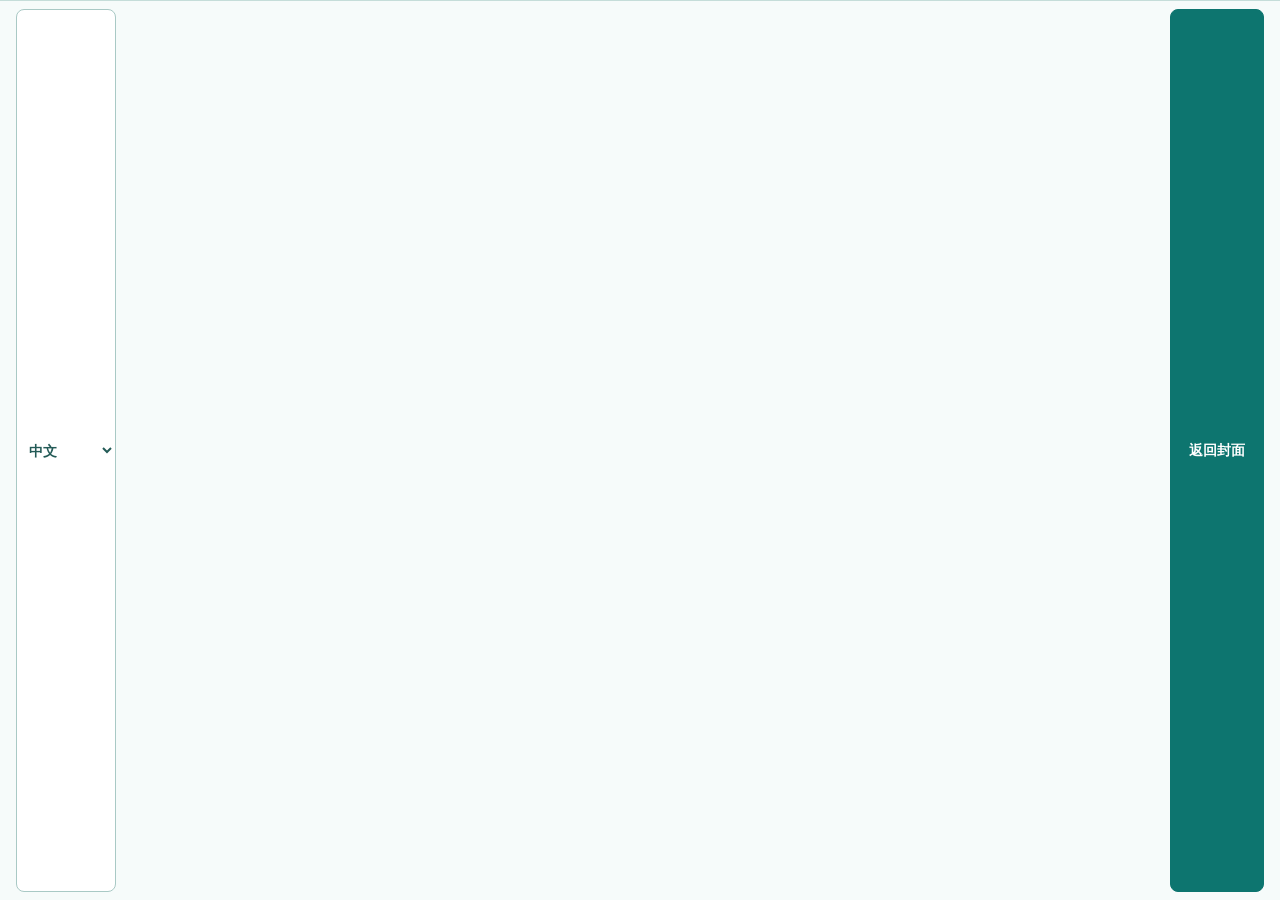
==== commit b2cce7c7: "Publish banking demo b8848bf0cba3719bf89f2e6ccef907b6d260cb14" ====
--- a/prestamos-bancarios/index.html
+++ b/prestamos-bancarios/index.html
@@ -6,7 +6,7 @@
     <meta name="viewport" content="width=device-width, initial-scale=1" />
     <meta name="description" content="银行信贷交互演示，仅使用模拟数据。" />
     <title>银行信贷演示</title>
-    <script type="module" crossorigin src="/prestamos-bancarios/assets/index-CWlzNXd3.js"></script>
+    <script type="module" crossorigin src="/prestamos-bancarios/assets/index-BbdHG75b.js"></script>
     <link rel="stylesheet" crossorigin href="/prestamos-bancarios/assets/index-BzRIA-d_.css">
   </head>
   <body>
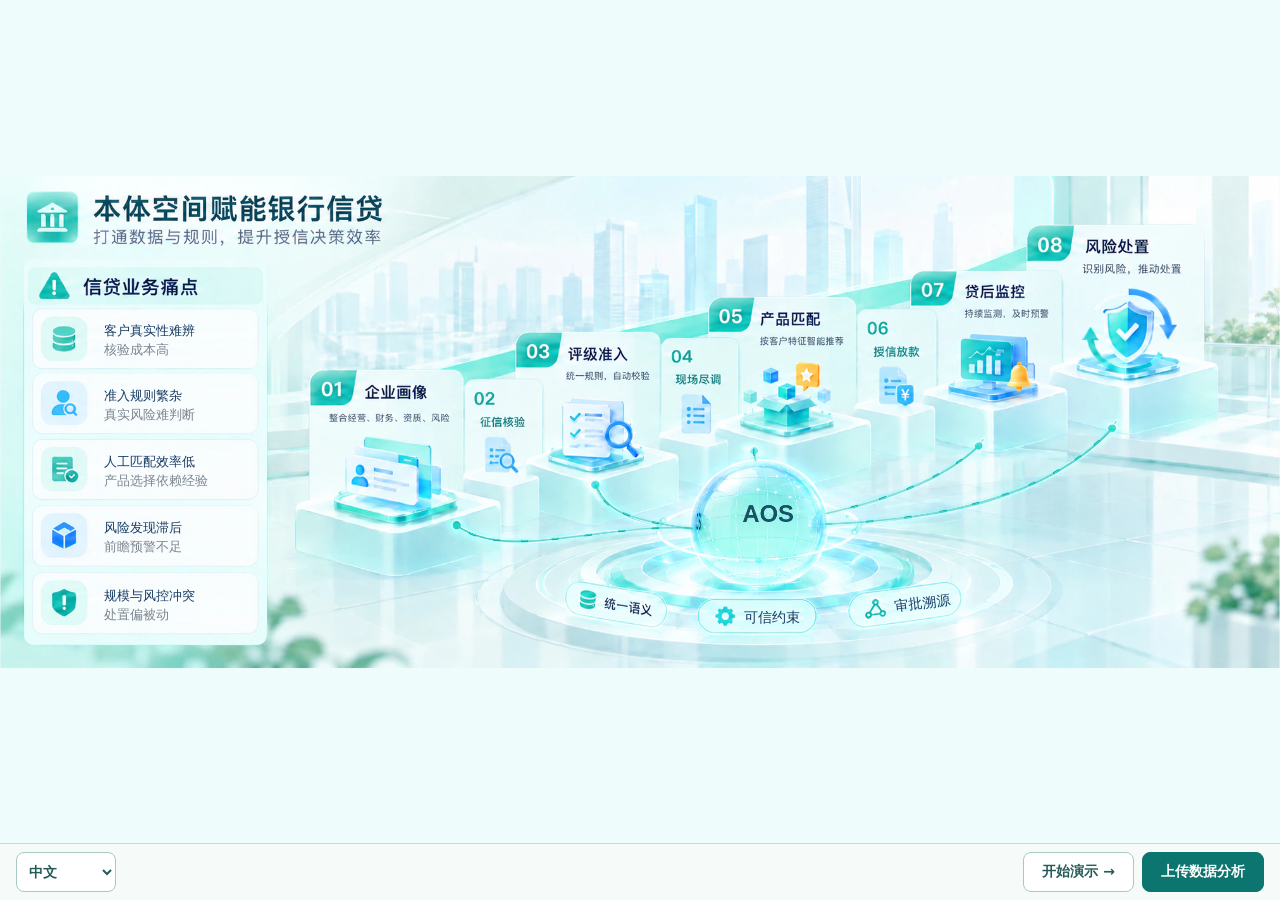
==== commit 8b5e3cb1: "Publish banking demo 69689ba3e252ff5349161ab86abd3a5fc410bc04" ====
--- a/prestamos-bancarios/index.html
+++ b/prestamos-bancarios/index.html
@@ -6,10 +6,55 @@
     <meta name="viewport" content="width=device-width, initial-scale=1" />
     <meta name="description" content="银行信贷交互演示，仅使用模拟数据。" />
     <title>银行信贷演示</title>
-    <script type="module" crossorigin src="/prestamos-bancarios/assets/index-BbdHG75b.js"></script>
-    <link rel="stylesheet" crossorigin href="/prestamos-bancarios/assets/index-BzRIA-d_.css">
+    <style>
+      body { margin:0; }
+      .app-boot { box-sizing:border-box; min-height:100dvh; margin:0; display:grid; place-items:center; padding:24px; color:#25434b; background:#effafa; font:14px/1.6 system-ui,sans-serif; }
+      .app-boot-card { box-sizing:border-box; width:min(100%,480px); padding:26px; border:1px solid #c5ddd9; border-radius:8px; background:#faffff; }
+      .app-boot-kicker { color:#137d79; font-size:11px; font-weight:700; letter-spacing:.12em; }
+      .app-boot h1 { margin:10px 0; font-size:24px; line-height:1.3; }.app-boot p { margin:8px 0; }
+      .app-boot button { margin-top:14px; padding:10px 15px; border:1px solid #0d756f; border-radius:7px; background:#0d756f; color:white; font:600 13px/1.4 system-ui,sans-serif; cursor:pointer; }
+    </style>
+    <script type="module" crossorigin src="/prestamos-bancarios/assets/index-BBk_v-VL.js"></script>
+    <link rel="stylesheet" crossorigin href="/prestamos-bancarios/assets/index-zMKIluW6.css">
   </head>
   <body>
-    <div id="app"></div>
+    <div id="app">
+      <main id="app-boot" class="app-boot" data-i18n-skip>
+        <div class="app-boot-card" role="status">
+          <span class="app-boot-kicker">AOS</span>
+          <h1 id="app-boot-title">银行信贷演示</h1>
+          <p id="app-boot-message">正在打开演示系统…</p>
+          <button id="app-boot-retry" type="button" hidden>重新加载</button>
+        </div>
+      </main>
+    </div>
+    <script>
+      (() => {
+        const languages = ['zh-CN', 'en', 'es-419'];
+        let language = 'zh-CN';
+        try { const stored = localStorage.getItem('bank-credit-demo-locale'); if (languages.includes(stored)) language = stored; } catch {}
+        const requested = new URLSearchParams(location.search).get('lang');
+        if (languages.includes(requested)) language = requested;
+        const text = {
+          en: ['Bank credit demonstration', 'Opening the demonstration…', 'Loading is taking longer than usual. You can wait or reload the page.', 'The page could not be loaded. Check your connection and try again.', 'Reload page'],
+          'es-419': ['Demostración de crédito bancario', 'Abriendo la demostración…', 'La carga está tardando más de lo habitual. Puede esperar o volver a cargar la página.', 'No se pudo cargar la página. Revise su conexión e inténtelo de nuevo.', 'Volver a cargar'],
+          'zh-CN': ['银行信贷演示', '正在打开演示系统…', '加载时间较长，可以继续等待或重新加载页面。', '页面未能加载，请检查网络后重试。', '重新加载'],
+        }[language];
+        document.documentElement.lang = language;
+        document.getElementById('app-boot-title').textContent = text[0];
+        document.getElementById('app-boot-message').textContent = text[1];
+        const retry = document.getElementById('app-boot-retry');
+        retry.textContent = text[4]; retry.addEventListener('click', () => location.reload());
+        const show = index => {
+          const root = document.getElementById('app-boot');
+          if (!root) return;
+          root.querySelector('#app-boot-message').textContent = text[index];
+          root.querySelector('#app-boot-retry').hidden = false;
+        };
+        setTimeout(() => show(2), 12000);
+        window.addEventListener('bank-demo-start-failed', () => show(3));
+        window.addEventListener('error', event => { if (event.target?.tagName === 'SCRIPT') show(3); }, true);
+      })();
+    </script>
   </body>
 </html>
--- a/prestamos-bancarios/assets/index-zMKIluW6.css
+++ b/prestamos-bancarios/assets/index-zMKIluW6.css
@@ -0,0 +1 @@
+.page-load-state[data-v-4b4fc14f]{display:grid;place-items:center;min-width:0;min-height:0;overflow:auto;padding:24px;background:#effafa;color:#25434b;font:14px/1.6 system-ui,sans-serif}.page-load-card[data-v-4b4fc14f]{width:min(100%,480px);padding:26px;border:1px solid #c5ddd9;border-radius:8px;background:#faffff}.page-load-kicker[data-v-4b4fc14f]{margin:14px 0 6px;font-size:11px;font-weight:700;letter-spacing:.12em;color:#137d79}h1[data-v-4b4fc14f]{margin:0;font-size:22px;line-height:1.3}p[data-v-4b4fc14f]{margin:10px 0 0}button[data-v-4b4fc14f]{margin-top:16px;padding:10px 15px;border:1px solid #0d756f;border-radius:7px;background:#0d756f;color:#fff;font:600 13px/1.4 system-ui,sans-serif;cursor:pointer}button[data-v-4b4fc14f]:focus-visible{outline:3px solid #d28927;outline-offset:3px}.page-load-progress[data-v-4b4fc14f]{display:block;width:38px;height:4px;border-radius:4px;background:#1b9f95;animation:loading-pulse-4b4fc14f 1.4s ease-in-out infinite}@keyframes loading-pulse-4b4fc14f{50%{opacity:.35}}@media (prefers-reduced-motion:reduce){.page-load-progress[data-v-4b4fc14f]{animation:none}}*{box-sizing:border-box}html,body{margin:0;width:100%;height:100%}#app{display:grid;grid-template-rows:minmax(0,1fr) auto;width:100%;height:100%;height:100dvh;overflow:hidden}.demo-controls{display:flex;align-items:stretch;gap:8px;padding:8px max(16px,env(safe-area-inset-right)) max(8px,env(safe-area-inset-bottom)) max(16px,env(safe-area-inset-left));border-top:1px solid #c5ddd9;background:#f6fbfa;font:600 14px/1.25 system-ui,sans-serif}.demo-language{margin-inline-end:auto;min-width:0}.demo-controls button,.demo-language select{min-width:0;min-height:40px;border:1px solid #a9c9c5;border-radius:8px;color:#245b57;background:#fff;font:inherit;cursor:pointer}.demo-controls button{padding:8px 18px}.demo-controls button:last-child{color:#fff;background:#0d756f;border-color:#0d756f}.demo-controls button:hover{border-color:#0d756f}.demo-language select{height:100%;max-width:100%;padding:7px 8px}.demo-controls :is(button,select):focus-visible{outline:3px solid #d28927;outline-offset:2px}.sr-only{position:absolute;width:1px;height:1px;padding:0;margin:-1px;overflow:hidden;clip:rect(0,0,0,0);white-space:nowrap;border:0}@media (max-width: 600px){.demo-controls{gap:6px;padding-inline:max(8px,env(safe-area-inset-left)) max(8px,env(safe-area-inset-right));font-size:13px}.demo-language{flex:0 0 auto}.demo-controls button{flex:0 1 auto;padding:7px 10px}.demo-controls select{max-width:132px;padding-inline:5px}}@media (max-width: 360px){.demo-controls{flex-wrap:wrap}.demo-controls button{padding-inline:6px}}.credit-cover-page[data-v-be6c0f4f]{position:relative;min-height:0;height:100%;overflow:hidden;background:#effcfc}.credit-cover-poster[data-v-be6c0f4f],.credit-cover-page iframe[data-v-be6c0f4f]{position:absolute;top:0;right:0;bottom:0;left:0;display:block;width:100%;height:100%;border:0;opacity:0}.credit-cover-poster[data-v-be6c0f4f]{object-fit:contain;pointer-events:none}.credit-cover-page iframe[data-v-be6c0f4f]{pointer-events:none}.credit-cover-poster.is-ready[data-v-be6c0f4f],.credit-cover-page iframe.is-ready[data-v-be6c0f4f]{opacity:1}.cover-load-state[data-v-be6c0f4f]{display:grid;place-items:center;height:100%;padding:32px;color:#193d45;font:14px/1.7 system-ui,sans-serif}.cover-load-state>div[data-v-be6c0f4f]{max-width:500px}.cover-load-state h1[data-v-be6c0f4f]{margin:0 0 14px;font-size:28px;line-height:1.25}.cover-load-state button[data-v-be6c0f4f],.cover-retry[data-v-be6c0f4f]{position:relative;z-index:1;padding:9px 13px;border:1px solid #a9c9c5;border-radius:7px;background:#fff;color:#245b57;font:600 13px/1.4 system-ui,sans-serif;cursor:pointer}.cover-kicker[data-v-be6c0f4f]{margin:0 0 14px;color:#187c77;font:700 11px/1.4 system-ui,sans-serif;letter-spacing:.16em}@media (max-width:850px){.credit-cover-page[data-v-be6c0f4f]{padding:30px max(20px,6vw);overflow-y:auto}.credit-cover-mobile[data-v-be6c0f4f]{display:flex;min-height:100%;flex-direction:column;justify-content:center;color:#193d45}.credit-cover-mobile h1[data-v-be6c0f4f]{margin:0;font:700 30px/1.2 system-ui,sans-serif;letter-spacing:-.03em}.cover-description[data-v-be6c0f4f]{max-width:32ch;margin:14px 0 26px;color:#557077;font:14px/1.7 system-ui,sans-serif}.credit-cover-mobile img[data-v-be6c0f4f]{display:block;width:100%;height:auto;border:1px solid #cde6e2;border-radius:8px;background:#fff}.cover-preview[data-v-be6c0f4f]{display:block;color:#216f68;font:600 12px/1.4 system-ui,sans-serif;text-decoration:none}.cover-preview>span[data-v-be6c0f4f]{display:inline-block;padding:6px 0;text-decoration:underline;text-underline-offset:2px}.cover-preview[data-v-be6c0f4f]:focus-visible{outline:2px solid #287f80;outline-offset:2px}.cover-load-note[data-v-be6c0f4f],.cover-disclaimer[data-v-be6c0f4f]{margin:12px 0 0;color:#658187;font:11px/1.5 system-ui,sans-serif}.cover-retry[data-v-be6c0f4f]{align-self:flex-start;margin-top:8px}}
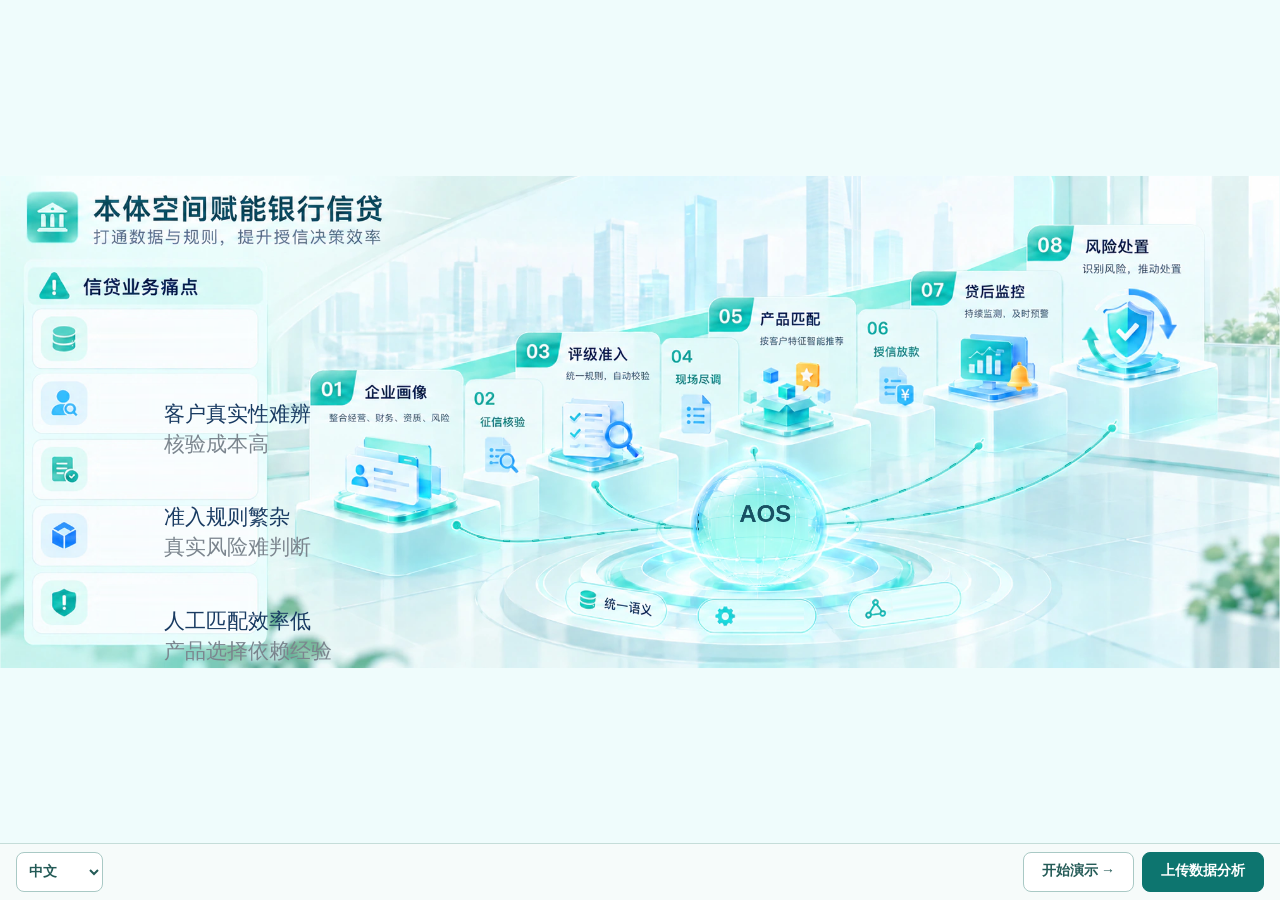
==== commit ea36b11c: "Publish banking demo 9298a8dc2eacd6ee05bd0a7e2a9f4eddb9ed8a61" ====
--- a/prestamos-bancarios/index.html
+++ b/prestamos-bancarios/index.html
@@ -3,6 +3,7 @@
   <head>
     <meta charset="UTF-8" />
     <link rel="icon" type="image/png" href="/prestamos-bancarios/phone-template/assets/south-asset-logo.png" />
+    <link rel="stylesheet" href="/prestamos-bancarios/fonts/typography.css" />
     <meta name="viewport" content="width=device-width, initial-scale=1" />
     <meta name="description" content="银行信贷交互演示，仅使用模拟数据。" />
     <title>银行信贷演示</title>
@@ -14,8 +15,8 @@
       .app-boot h1 { margin:10px 0; font-size:24px; line-height:1.3; }.app-boot p { margin:8px 0; }
       .app-boot button { margin-top:14px; padding:10px 15px; border:1px solid #0d756f; border-radius:7px; background:#0d756f; color:white; font:600 13px/1.4 system-ui,sans-serif; cursor:pointer; }
     </style>
-    <script type="module" crossorigin src="/prestamos-bancarios/assets/index-BBk_v-VL.js"></script>
-    <link rel="stylesheet" crossorigin href="/prestamos-bancarios/assets/index-zMKIluW6.css">
+    <script type="module" crossorigin src="/prestamos-bancarios/assets/index-DCY3nVqm.js"></script>
+    <link rel="stylesheet" crossorigin href="/prestamos-bancarios/assets/index-BNDiCLRQ.css">
   </head>
   <body>
     <div id="app">
--- a/prestamos-bancarios/fonts/typography.css
+++ b/prestamos-bancarios/fonts/typography.css
@@ -0,0 +1,22 @@
+/* source-sans-3-latin-ext-wght-normal */
+@font-face {
+  font-family: 'Bank Sans';
+  font-style: normal;
+  font-display: swap;
+  font-weight: 200 900;
+  src: url(./source-sans-3-latin-ext-wght-normal.woff2) format('woff2');
+  unicode-range: U+0100-02BA,U+02BD-02C5,U+02C7-02CC,U+02CE-02D7,U+02DD-02FF,U+0304,U+0308,U+0329,U+1D00-1DBF,U+1E00-1E9F,U+1EF2-1EFF,U+2020,U+20A0-20AB,U+20AD-20C4,U+2113,U+2C60-2C7F,U+A720-A7FF;
+}
+
+/* source-sans-3-latin-wght-normal */
+@font-face {
+  font-family: 'Bank Sans';
+  font-style: normal;
+  font-display: swap;
+  font-weight: 200 900;
+  src: url(./source-sans-3-latin-wght-normal.woff2) format('woff2');
+  unicode-range: U+0000-00FF,U+0131,U+0152-0153,U+02BB-02BC,U+02C6,U+02DA,U+02DC,U+0304,U+0308,U+0329,U+2000-206F,U+20AC,U+2122,U+2191,U+2193,U+2212,U+2215,U+FEFF,U+FFFD;
+}
+/* Latin UI text uses the same self-hosted family across the host and embedded views. */
+:is(html:lang(en),html:lang(es)) { --bank-font-ui: "Bank Sans", -apple-system, BlinkMacSystemFont, "Segoe UI", "PingFang SC", sans-serif; }
+:is(html:lang(en),html:lang(es)) body { font-family: "Bank Sans", system-ui, sans-serif; }
--- a/prestamos-bancarios/assets/index-BNDiCLRQ.css
+++ b/prestamos-bancarios/assets/index-BNDiCLRQ.css
@@ -0,0 +1 @@
+.page-load-state[data-v-4b4fc14f]{display:grid;place-items:center;min-width:0;min-height:0;overflow:auto;padding:24px;background:#effafa;color:#25434b;font:14px/1.6 system-ui,sans-serif}.page-load-card[data-v-4b4fc14f]{width:min(100%,480px);padding:26px;border:1px solid #c5ddd9;border-radius:8px;background:#faffff}.page-load-kicker[data-v-4b4fc14f]{margin:14px 0 6px;font-size:11px;font-weight:700;letter-spacing:.12em;color:#137d79}h1[data-v-4b4fc14f]{margin:0;font-size:22px;line-height:1.3}p[data-v-4b4fc14f]{margin:10px 0 0}button[data-v-4b4fc14f]{margin-top:16px;padding:10px 15px;border:1px solid #0d756f;border-radius:7px;background:#0d756f;color:#fff;font:600 13px/1.4 system-ui,sans-serif;cursor:pointer}button[data-v-4b4fc14f]:focus-visible{outline:3px solid #d28927;outline-offset:3px}.page-load-progress[data-v-4b4fc14f]{display:block;width:38px;height:4px;border-radius:4px;background:#1b9f95;animation:loading-pulse-4b4fc14f 1.4s ease-in-out infinite}@keyframes loading-pulse-4b4fc14f{50%{opacity:.35}}@media (prefers-reduced-motion:reduce){.page-load-progress[data-v-4b4fc14f]{animation:none}}:root{--bank-font-ui: "Bank Sans", -apple-system, BlinkMacSystemFont, "Segoe UI", "PingFang SC", "Microsoft YaHei", sans-serif}*{box-sizing:border-box}html,body{margin:0;width:100%;height:100%;font-family:var(--bank-font-ui);font-optical-sizing:auto;-webkit-font-smoothing:antialiased;text-rendering:optimizeLegibility}#app{display:grid;grid-template-rows:minmax(0,1fr) auto;width:100%;height:100%;height:100dvh;overflow:hidden}.demo-controls{display:flex;align-items:stretch;gap:8px;padding:8px max(16px,env(safe-area-inset-right)) max(8px,env(safe-area-inset-bottom)) max(16px,env(safe-area-inset-left));border-top:1px solid #c5ddd9;background:#f6fbfa;font:600 14px/1.25 var(--bank-font-ui)}.demo-language{margin-inline-end:auto;min-width:0}.demo-controls button,.demo-language select{min-width:0;min-height:40px;border:1px solid #a9c9c5;border-radius:8px;color:#245b57;background:#fff;font:inherit;cursor:pointer}.demo-controls button{padding:8px 18px}.demo-controls button:last-child{color:#fff;background:#0d756f;border-color:#0d756f}.demo-controls button:hover{border-color:#0d756f}.demo-language select{height:100%;max-width:100%;padding:7px 8px}.demo-controls :is(button,select):focus-visible{outline:3px solid #d28927;outline-offset:2px}.sr-only{position:absolute;width:1px;height:1px;padding:0;margin:-1px;overflow:hidden;clip:rect(0,0,0,0);white-space:nowrap;border:0}@media (max-width: 600px){.demo-controls{gap:6px;padding-inline:max(8px,env(safe-area-inset-left)) max(8px,env(safe-area-inset-right));font-size:13px}.demo-language{flex:0 0 auto}.demo-controls button{flex:0 1 auto;padding:7px 10px}.demo-controls select{max-width:132px;padding-inline:5px}}@media (max-width: 360px){.demo-controls{flex-wrap:wrap}.demo-controls button{padding-inline:6px}}.credit-cover-page[data-v-5ab3da52]{position:relative;min-height:0;height:100%;overflow:hidden;background:#effcfc}.credit-cover-poster[data-v-5ab3da52],.credit-cover-page iframe[data-v-5ab3da52]{position:absolute;top:0;right:0;bottom:0;left:0;display:block;width:100%;height:100%;border:0;opacity:0}.credit-cover-poster[data-v-5ab3da52]{object-fit:contain;pointer-events:none}.credit-cover-page iframe[data-v-5ab3da52]{pointer-events:none}.credit-cover-poster.is-ready[data-v-5ab3da52],.credit-cover-page iframe.is-ready[data-v-5ab3da52]{opacity:1}.cover-load-state[data-v-5ab3da52]{display:grid;place-items:center;height:100%;padding:32px;color:#193d45;font:14px/1.7 var(--bank-font-ui,"Bank Sans",system-ui,sans-serif)}.cover-load-state>div[data-v-5ab3da52]{max-width:500px}.cover-load-state h1[data-v-5ab3da52]{margin:0 0 14px;font-size:28px;line-height:1.25}.cover-load-state button[data-v-5ab3da52],.cover-retry[data-v-5ab3da52]{position:relative;z-index:1;padding:9px 13px;border:1px solid #a9c9c5;border-radius:7px;background:#fff;color:#245b57;font:600 13px/1.4 var(--bank-font-ui,"Bank Sans",system-ui,sans-serif);cursor:pointer}.cover-kicker[data-v-5ab3da52]{margin:0 0 14px;color:#187c77;font:700 11px/1.4 var(--bank-font-ui,"Bank Sans",system-ui,sans-serif);letter-spacing:.16em}@media (max-width:850px){.credit-cover-page[data-v-5ab3da52]{padding:30px max(20px,6vw);overflow-y:auto}.credit-cover-mobile[data-v-5ab3da52]{display:flex;min-height:100%;flex-direction:column;justify-content:center;color:#193d45}.credit-cover-mobile h1[data-v-5ab3da52]{margin:0;font:700 30px/1.2 var(--bank-font-ui,"Bank Sans",system-ui,sans-serif);letter-spacing:-.03em}.cover-description[data-v-5ab3da52]{max-width:32ch;margin:14px 0 26px;color:#557077;font:14px/1.7 var(--bank-font-ui,"Bank Sans",system-ui,sans-serif)}.credit-cover-mobile img[data-v-5ab3da52]{display:block;width:100%;height:auto;border:1px solid #cde6e2;border-radius:8px;background:#fff}.cover-preview[data-v-5ab3da52]{display:block;color:#216f68;font:600 12px/1.4 var(--bank-font-ui,"Bank Sans",system-ui,sans-serif);text-decoration:none}.cover-preview>span[data-v-5ab3da52]{display:inline-block;padding:6px 0;text-decoration:underline;text-underline-offset:2px}.cover-preview[data-v-5ab3da52]:focus-visible{outline:2px solid #287f80;outline-offset:2px}.cover-load-note[data-v-5ab3da52],.cover-disclaimer[data-v-5ab3da52]{margin:12px 0 0;color:#658187;font:11px/1.5 var(--bank-font-ui,"Bank Sans",system-ui,sans-serif)}.cover-retry[data-v-5ab3da52]{align-self:flex-start;margin-top:8px}}
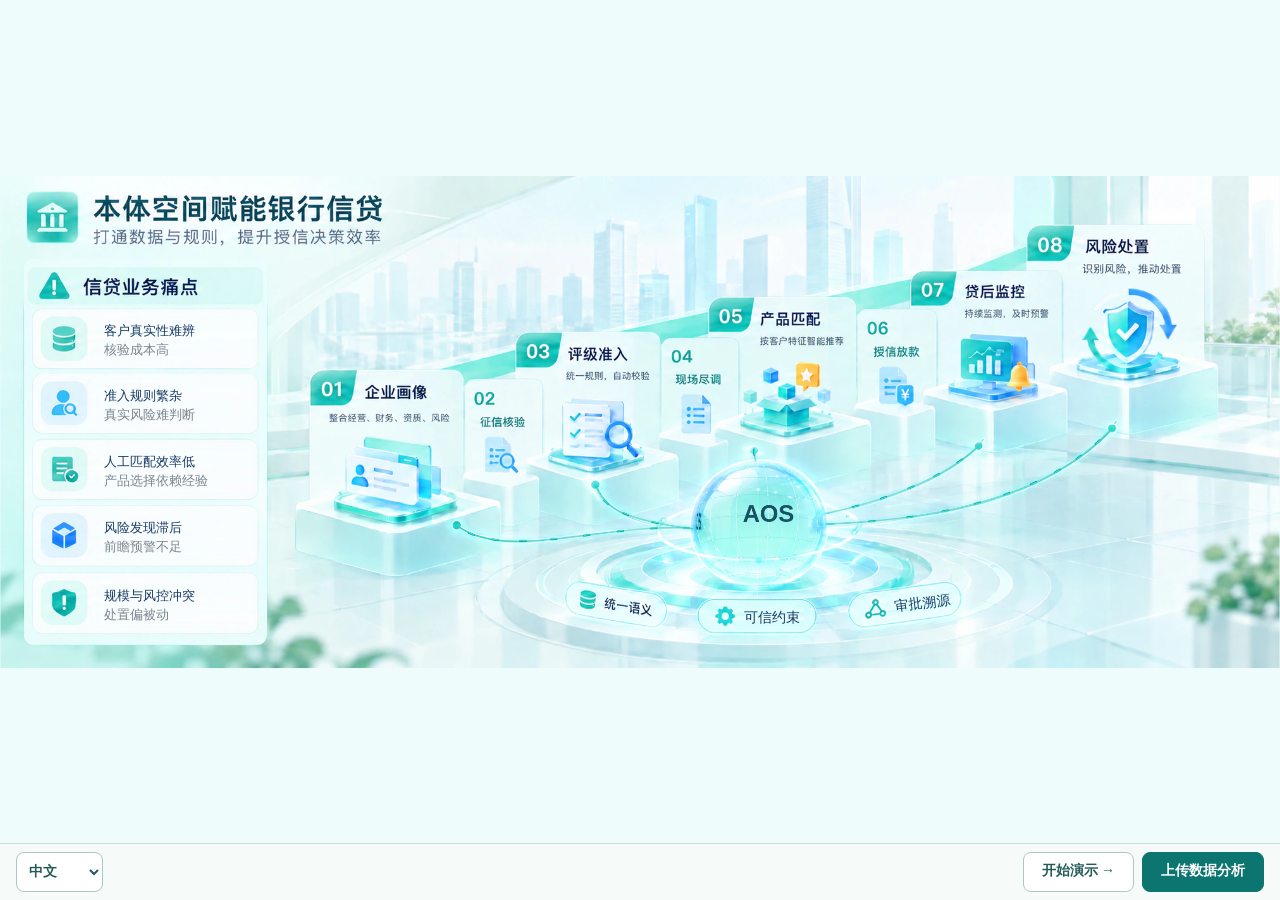
==== commit c1f8a978: "Publish banking demo f74e609d00a13bc7f35adef3a9448f93fe59e467" ====
--- a/prestamos-bancarios/index.html
+++ b/prestamos-bancarios/index.html
@@ -15,8 +15,8 @@
       .app-boot h1 { margin:10px 0; font-size:24px; line-height:1.3; }.app-boot p { margin:8px 0; }
       .app-boot button { margin-top:14px; padding:10px 15px; border:1px solid #0d756f; border-radius:7px; background:#0d756f; color:white; font:600 13px/1.4 system-ui,sans-serif; cursor:pointer; }
     </style>
-    <script type="module" crossorigin src="/prestamos-bancarios/assets/index-DCY3nVqm.js"></script>
-    <link rel="stylesheet" crossorigin href="/prestamos-bancarios/assets/index-BNDiCLRQ.css">
+    <script type="module" crossorigin src="/prestamos-bancarios/assets/index-D9DMrJKQ.js"></script>
+    <link rel="stylesheet" crossorigin href="/prestamos-bancarios/assets/index-YXXs5obm.css">
   </head>
   <body>
     <div id="app">
--- a/prestamos-bancarios/assets/index-YXXs5obm.css
+++ b/prestamos-bancarios/assets/index-YXXs5obm.css
@@ -0,0 +1 @@
+:root{--bank-font-ui: "Bank Sans", -apple-system, BlinkMacSystemFont, "Segoe UI", "PingFang SC", "Microsoft YaHei", sans-serif}*{box-sizing:border-box}html,body{margin:0;width:100%;height:100%;font-family:var(--bank-font-ui);font-optical-sizing:auto;-webkit-font-smoothing:antialiased;text-rendering:optimizeLegibility}#app{display:grid;grid-template-rows:minmax(0,1fr) auto;width:100%;height:100%;height:100dvh;overflow:hidden}.demo-controls{display:flex;align-items:stretch;gap:8px;padding:8px max(16px,env(safe-area-inset-right)) max(8px,env(safe-area-inset-bottom)) max(16px,env(safe-area-inset-left));border-top:1px solid #c5ddd9;background:#f6fbfa;font:600 14px/1.25 var(--bank-font-ui)}.demo-language{margin-inline-end:auto;min-width:0}.demo-controls button,.demo-language select{min-width:0;min-height:40px;border:1px solid #a9c9c5;border-radius:8px;color:#245b57;background:#fff;font:inherit;cursor:pointer}.demo-controls button{padding:8px 18px}.demo-controls button:last-child{color:#fff;background:#0d756f;border-color:#0d756f}.demo-controls button:hover{border-color:#0d756f}.demo-controls button:disabled{opacity:.45;cursor:not-allowed}.demo-language select{height:100%;max-width:100%;padding:7px 8px}.demo-controls :is(button,select):focus-visible{outline:3px solid #d28927;outline-offset:2px}.sr-only{position:absolute;width:1px;height:1px;padding:0;margin:-1px;overflow:hidden;clip:rect(0,0,0,0);white-space:nowrap;border:0}@media (max-width: 600px){.demo-controls{gap:6px;padding-inline:max(8px,env(safe-area-inset-left)) max(8px,env(safe-area-inset-right));font-size:13px}.demo-language{flex:0 0 auto}.demo-controls button{flex:0 1 auto;padding:7px 10px}.demo-controls select{max-width:132px;padding-inline:5px}}@media (max-width: 360px){.demo-controls{flex-wrap:wrap}.demo-controls button{padding-inline:6px}}.credit-cover-page[data-v-5ab3da52]{position:relative;min-height:0;height:100%;overflow:hidden;background:#effcfc}.credit-cover-poster[data-v-5ab3da52],.credit-cover-page iframe[data-v-5ab3da52]{position:absolute;top:0;right:0;bottom:0;left:0;display:block;width:100%;height:100%;border:0;opacity:0}.credit-cover-poster[data-v-5ab3da52]{object-fit:contain;pointer-events:none}.credit-cover-page iframe[data-v-5ab3da52]{pointer-events:none}.credit-cover-poster.is-ready[data-v-5ab3da52],.credit-cover-page iframe.is-ready[data-v-5ab3da52]{opacity:1}.cover-load-state[data-v-5ab3da52]{display:grid;place-items:center;height:100%;padding:32px;color:#193d45;font:14px/1.7 var(--bank-font-ui,"Bank Sans",system-ui,sans-serif)}.cover-load-state>div[data-v-5ab3da52]{max-width:500px}.cover-load-state h1[data-v-5ab3da52]{margin:0 0 14px;font-size:28px;line-height:1.25}.cover-load-state button[data-v-5ab3da52],.cover-retry[data-v-5ab3da52]{position:relative;z-index:1;padding:9px 13px;border:1px solid #a9c9c5;border-radius:7px;background:#fff;color:#245b57;font:600 13px/1.4 var(--bank-font-ui,"Bank Sans",system-ui,sans-serif);cursor:pointer}.cover-kicker[data-v-5ab3da52]{margin:0 0 14px;color:#187c77;font:700 11px/1.4 var(--bank-font-ui,"Bank Sans",system-ui,sans-serif);letter-spacing:.16em}@media (max-width:850px){.credit-cover-page[data-v-5ab3da52]{padding:30px max(20px,6vw);overflow-y:auto}.credit-cover-mobile[data-v-5ab3da52]{display:flex;min-height:100%;flex-direction:column;justify-content:center;color:#193d45}.credit-cover-mobile h1[data-v-5ab3da52]{margin:0;font:700 30px/1.2 var(--bank-font-ui,"Bank Sans",system-ui,sans-serif);letter-spacing:-.03em}.cover-description[data-v-5ab3da52]{max-width:32ch;margin:14px 0 26px;color:#557077;font:14px/1.7 var(--bank-font-ui,"Bank Sans",system-ui,sans-serif)}.credit-cover-mobile img[data-v-5ab3da52]{display:block;width:100%;height:auto;border:1px solid #cde6e2;border-radius:8px;background:#fff}.cover-preview[data-v-5ab3da52]{display:block;color:#216f68;font:600 12px/1.4 var(--bank-font-ui,"Bank Sans",system-ui,sans-serif);text-decoration:none}.cover-preview>span[data-v-5ab3da52]{display:inline-block;padding:6px 0;text-decoration:underline;text-underline-offset:2px}.cover-preview[data-v-5ab3da52]:focus-visible{outline:2px solid #287f80;outline-offset:2px}.cover-load-note[data-v-5ab3da52],.cover-disclaimer[data-v-5ab3da52]{margin:12px 0 0;color:#658187;font:11px/1.5 var(--bank-font-ui,"Bank Sans",system-ui,sans-serif)}.cover-retry[data-v-5ab3da52]{align-self:flex-start;margin-top:8px}}.page-load-state[data-v-4b4fc14f]{display:grid;place-items:center;min-width:0;min-height:0;overflow:auto;padding:24px;background:#effafa;color:#25434b;font:14px/1.6 system-ui,sans-serif}.page-load-card[data-v-4b4fc14f]{width:min(100%,480px);padding:26px;border:1px solid #c5ddd9;border-radius:8px;background:#faffff}.page-load-kicker[data-v-4b4fc14f]{margin:14px 0 6px;font-size:11px;font-weight:700;letter-spacing:.12em;color:#137d79}h1[data-v-4b4fc14f]{margin:0;font-size:22px;line-height:1.3}p[data-v-4b4fc14f]{margin:10px 0 0}button[data-v-4b4fc14f]{margin-top:16px;padding:10px 15px;border:1px solid #0d756f;border-radius:7px;background:#0d756f;color:#fff;font:600 13px/1.4 system-ui,sans-serif;cursor:pointer}button[data-v-4b4fc14f]:focus-visible{outline:3px solid #d28927;outline-offset:3px}.page-load-progress[data-v-4b4fc14f]{display:block;width:38px;height:4px;border-radius:4px;background:#1b9f95;animation:loading-pulse-4b4fc14f 1.4s ease-in-out infinite}@keyframes loading-pulse-4b4fc14f{50%{opacity:.35}}@media (prefers-reduced-motion:reduce){.page-load-progress[data-v-4b4fc14f]{animation:none}}
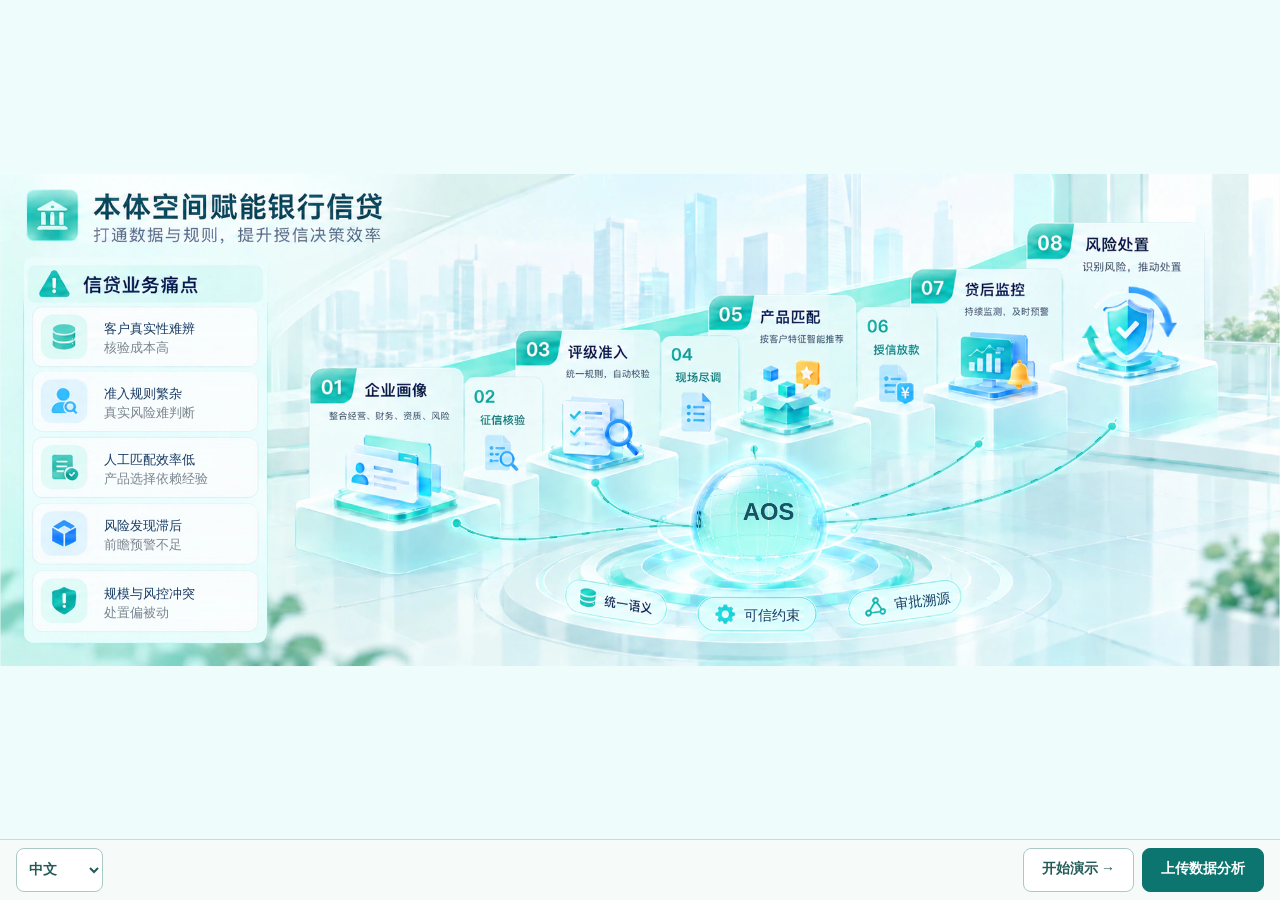
==== commit 51d53f28: "Publish banking demo 415495a8f0e9ea169553c5beb20bc22273b2d7f6" ====
--- a/prestamos-bancarios/index.html
+++ b/prestamos-bancarios/index.html
@@ -15,8 +15,8 @@
       .app-boot h1 { margin:10px 0; font-size:24px; line-height:1.3; }.app-boot p { margin:8px 0; }
       .app-boot button { margin-top:14px; padding:10px 15px; border:1px solid #0d756f; border-radius:7px; background:#0d756f; color:white; font:600 13px/1.4 system-ui,sans-serif; cursor:pointer; }
     </style>
-    <script type="module" crossorigin src="/prestamos-bancarios/assets/index-D9DMrJKQ.js"></script>
-    <link rel="stylesheet" crossorigin href="/prestamos-bancarios/assets/index-YXXs5obm.css">
+    <script type="module" crossorigin src="/prestamos-bancarios/assets/index-CUzWzXzl.js"></script>
+    <link rel="stylesheet" crossorigin href="/prestamos-bancarios/assets/index-BnDFFtLk.css">
   </head>
   <body>
     <div id="app">
--- a/prestamos-bancarios/assets/index-BnDFFtLk.css
+++ b/prestamos-bancarios/assets/index-BnDFFtLk.css
@@ -0,0 +1 @@
+:root{--bank-font-ui: "Bank Sans", -apple-system, BlinkMacSystemFont, "Segoe UI", "PingFang SC", "Microsoft YaHei", sans-serif}*{box-sizing:border-box}html,body{margin:0;width:100%;height:100%;font-family:var(--bank-font-ui);font-optical-sizing:auto;-webkit-font-smoothing:antialiased;text-rendering:optimizeLegibility}#app{display:grid;grid-template-rows:minmax(0,1fr) auto;width:100%;height:100%;height:100dvh;overflow:hidden}.demo-controls{display:flex;align-items:stretch;gap:8px;padding:8px max(16px,env(safe-area-inset-right)) max(8px,env(safe-area-inset-bottom)) max(16px,env(safe-area-inset-left));border-top:1px solid #c5ddd9;background:#f6fbfa;font:600 14px/1.25 var(--bank-font-ui)}.demo-language{margin-inline-end:auto;min-width:0}.demo-controls button,.demo-language select{min-width:0;min-height:44px;border:1px solid #a9c9c5;border-radius:8px;color:#245b57;background:#fff;font:inherit;cursor:pointer}.demo-controls button{padding:8px 18px}.demo-controls button:last-child{color:#fff;background:#0d756f;border-color:#0d756f}.demo-controls button:hover{border-color:#0d756f}.demo-controls button:disabled{opacity:.45;cursor:not-allowed}.demo-language select{height:100%;max-width:100%;padding:7px 8px}.demo-controls :is(button,select):focus-visible{outline:3px solid #d28927;outline-offset:2px}::selection{color:#153c3c;background:#c6eae1}.sr-only{position:absolute;width:1px;height:1px;padding:0;margin:-1px;overflow:hidden;clip:rect(0,0,0,0);white-space:nowrap;border:0}@media (max-width: 600px){.demo-controls{gap:6px;padding-inline:max(8px,env(safe-area-inset-left)) max(8px,env(safe-area-inset-right));font-size:13px}.demo-language{flex:0 0 auto}.demo-controls button{flex:0 1 auto;padding:7px 10px}.demo-controls select{max-width:132px;padding-inline:5px}}@media (max-width: 360px){.demo-controls{display:grid;grid-template-columns:repeat(2,minmax(0,1fr));font-size:12.5px}.demo-language{margin:0}.demo-language select{width:100%;max-width:none}.demo-controls button{width:100%;padding-inline:6px}.demo-controls button:last-child:nth-of-type(2){grid-column:1 / -1}}.credit-cover-page[data-v-5ab3da52]{position:relative;min-height:0;height:100%;overflow:hidden;background:#effcfc}.credit-cover-poster[data-v-5ab3da52],.credit-cover-page iframe[data-v-5ab3da52]{position:absolute;top:0;right:0;bottom:0;left:0;display:block;width:100%;height:100%;border:0;opacity:0}.credit-cover-poster[data-v-5ab3da52]{object-fit:contain;pointer-events:none}.credit-cover-page iframe[data-v-5ab3da52]{pointer-events:none}.credit-cover-poster.is-ready[data-v-5ab3da52],.credit-cover-page iframe.is-ready[data-v-5ab3da52]{opacity:1}.cover-load-state[data-v-5ab3da52]{display:grid;place-items:center;height:100%;padding:32px;color:#193d45;font:14px/1.7 var(--bank-font-ui,"Bank Sans",system-ui,sans-serif)}.cover-load-state>div[data-v-5ab3da52]{max-width:500px}.cover-load-state h1[data-v-5ab3da52]{margin:0 0 14px;font-size:28px;line-height:1.25}.cover-load-state button[data-v-5ab3da52],.cover-retry[data-v-5ab3da52]{position:relative;z-index:1;padding:9px 13px;border:1px solid #a9c9c5;border-radius:7px;background:#fff;color:#245b57;font:600 13px/1.4 var(--bank-font-ui,"Bank Sans",system-ui,sans-serif);cursor:pointer}.cover-kicker[data-v-5ab3da52]{margin:0 0 14px;color:#187c77;font:700 11px/1.4 var(--bank-font-ui,"Bank Sans",system-ui,sans-serif);letter-spacing:.16em}@media (max-width:850px){.credit-cover-page[data-v-5ab3da52]{padding:30px max(20px,6vw);overflow-y:auto}.credit-cover-mobile[data-v-5ab3da52]{display:flex;min-height:100%;flex-direction:column;justify-content:center;color:#193d45}.credit-cover-mobile h1[data-v-5ab3da52]{margin:0;font:700 30px/1.2 var(--bank-font-ui,"Bank Sans",system-ui,sans-serif);letter-spacing:-.03em}.cover-description[data-v-5ab3da52]{max-width:32ch;margin:14px 0 26px;color:#557077;font:14px/1.7 var(--bank-font-ui,"Bank Sans",system-ui,sans-serif)}.credit-cover-mobile img[data-v-5ab3da52]{display:block;width:100%;height:auto;border:1px solid #cde6e2;border-radius:8px;background:#fff}.cover-preview[data-v-5ab3da52]{display:block;color:#216f68;font:600 12px/1.4 var(--bank-font-ui,"Bank Sans",system-ui,sans-serif);text-decoration:none}.cover-preview>span[data-v-5ab3da52]{display:inline-block;padding:6px 0;text-decoration:underline;text-underline-offset:2px}.cover-preview[data-v-5ab3da52]:focus-visible{outline:2px solid #287f80;outline-offset:2px}.cover-load-note[data-v-5ab3da52],.cover-disclaimer[data-v-5ab3da52]{margin:12px 0 0;color:#658187;font:11px/1.5 var(--bank-font-ui,"Bank Sans",system-ui,sans-serif)}.cover-retry[data-v-5ab3da52]{align-self:flex-start;margin-top:8px}}.page-load-state[data-v-4b4fc14f]{display:grid;place-items:center;min-width:0;min-height:0;overflow:auto;padding:24px;background:#effafa;color:#25434b;font:14px/1.6 system-ui,sans-serif}.page-load-card[data-v-4b4fc14f]{width:min(100%,480px);padding:26px;border:1px solid #c5ddd9;border-radius:8px;background:#faffff}.page-load-kicker[data-v-4b4fc14f]{margin:14px 0 6px;font-size:11px;font-weight:700;letter-spacing:.12em;color:#137d79}h1[data-v-4b4fc14f]{margin:0;font-size:22px;line-height:1.3}p[data-v-4b4fc14f]{margin:10px 0 0}button[data-v-4b4fc14f]{margin-top:16px;padding:10px 15px;border:1px solid #0d756f;border-radius:7px;background:#0d756f;color:#fff;font:600 13px/1.4 system-ui,sans-serif;cursor:pointer}button[data-v-4b4fc14f]:focus-visible{outline:3px solid #d28927;outline-offset:3px}.page-load-progress[data-v-4b4fc14f]{display:block;width:38px;height:4px;border-radius:4px;background:#1b9f95;animation:loading-pulse-4b4fc14f 1.4s ease-in-out infinite}@keyframes loading-pulse-4b4fc14f{50%{opacity:.35}}@media (prefers-reduced-motion:reduce){.page-load-progress[data-v-4b4fc14f]{animation:none}}
